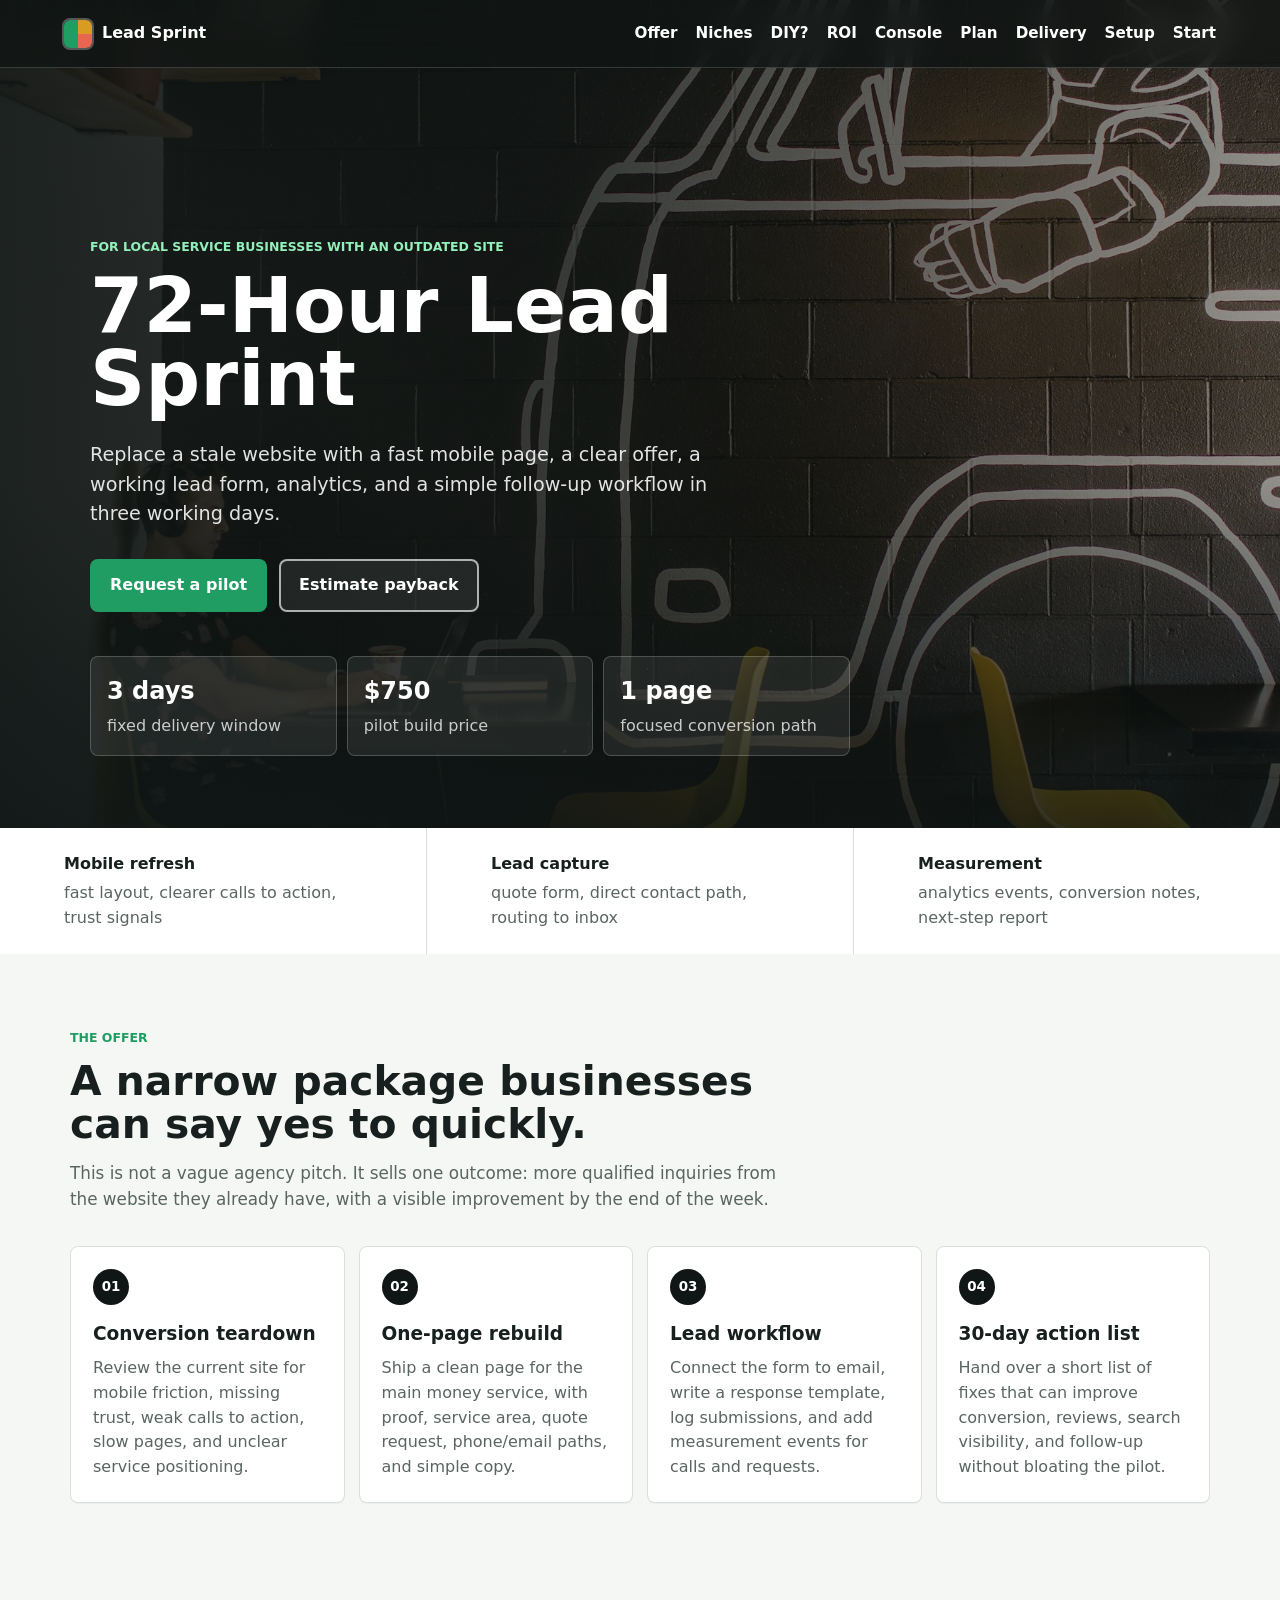
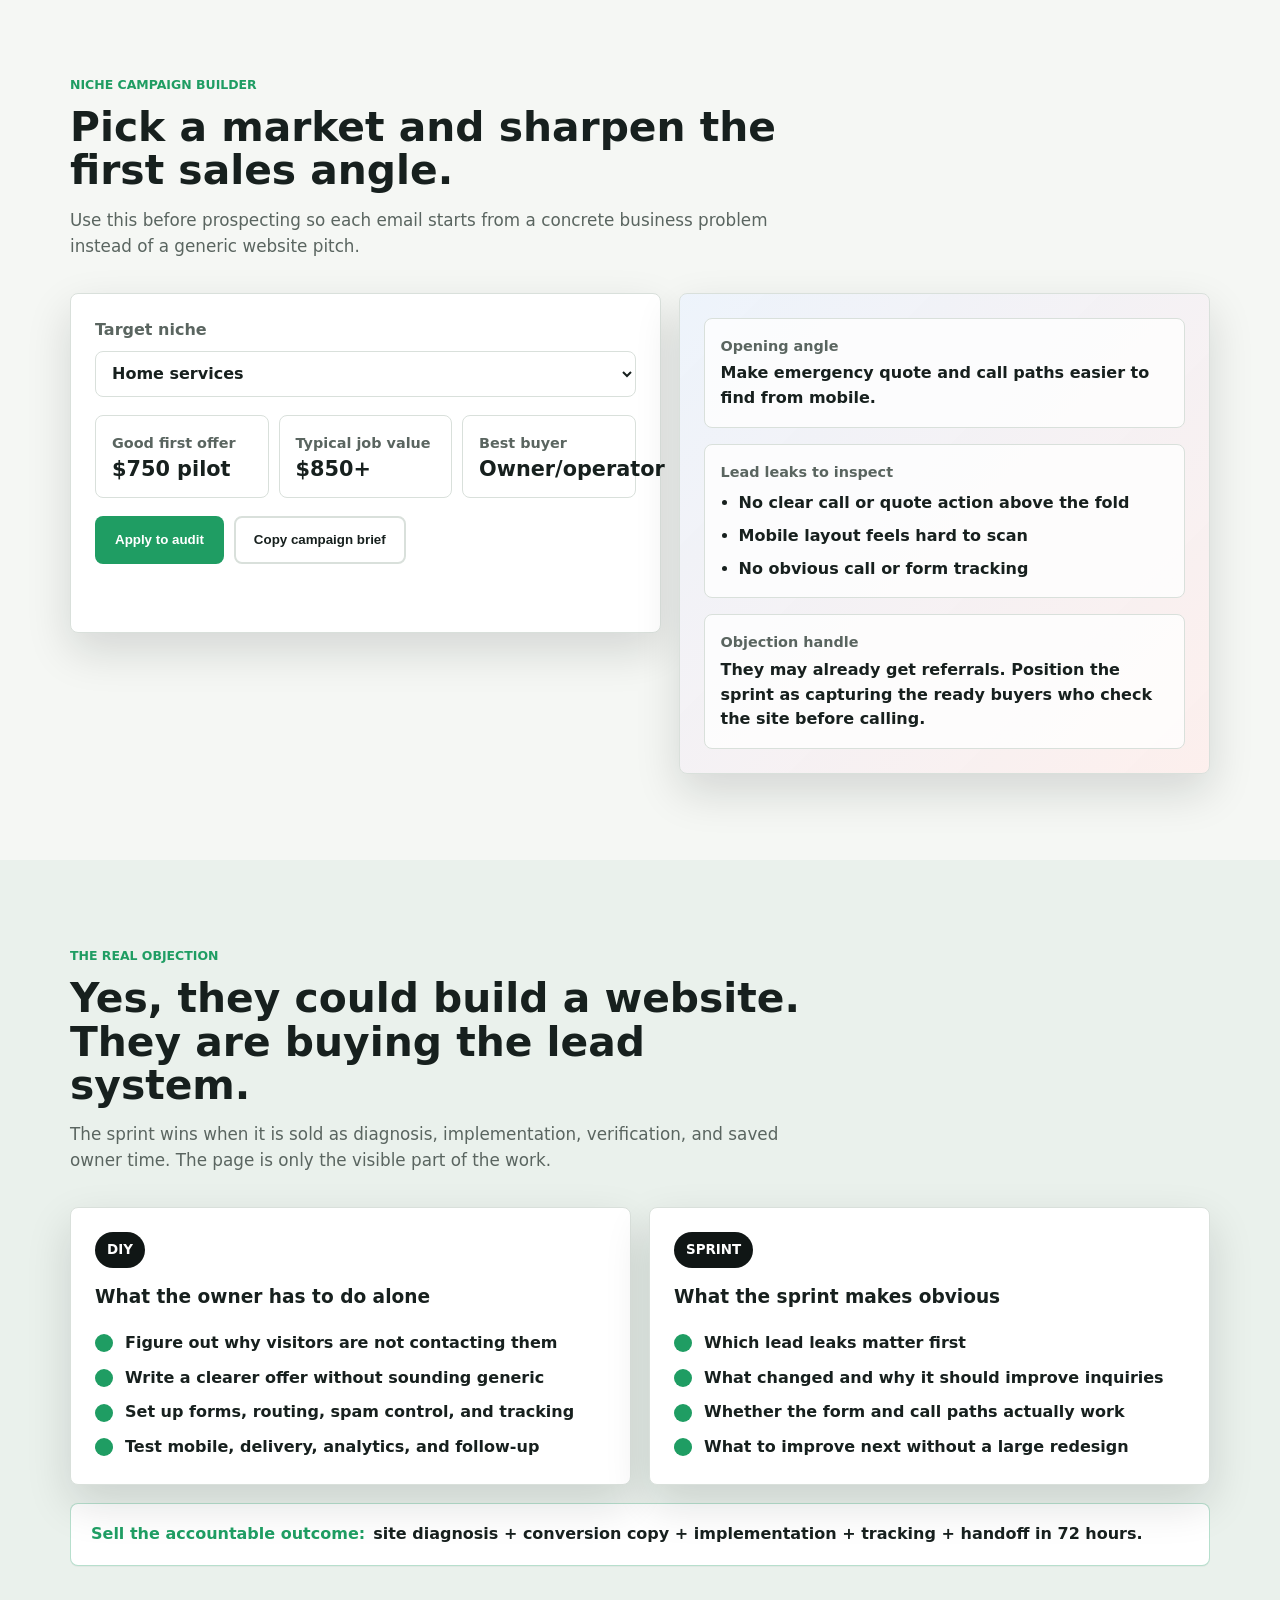
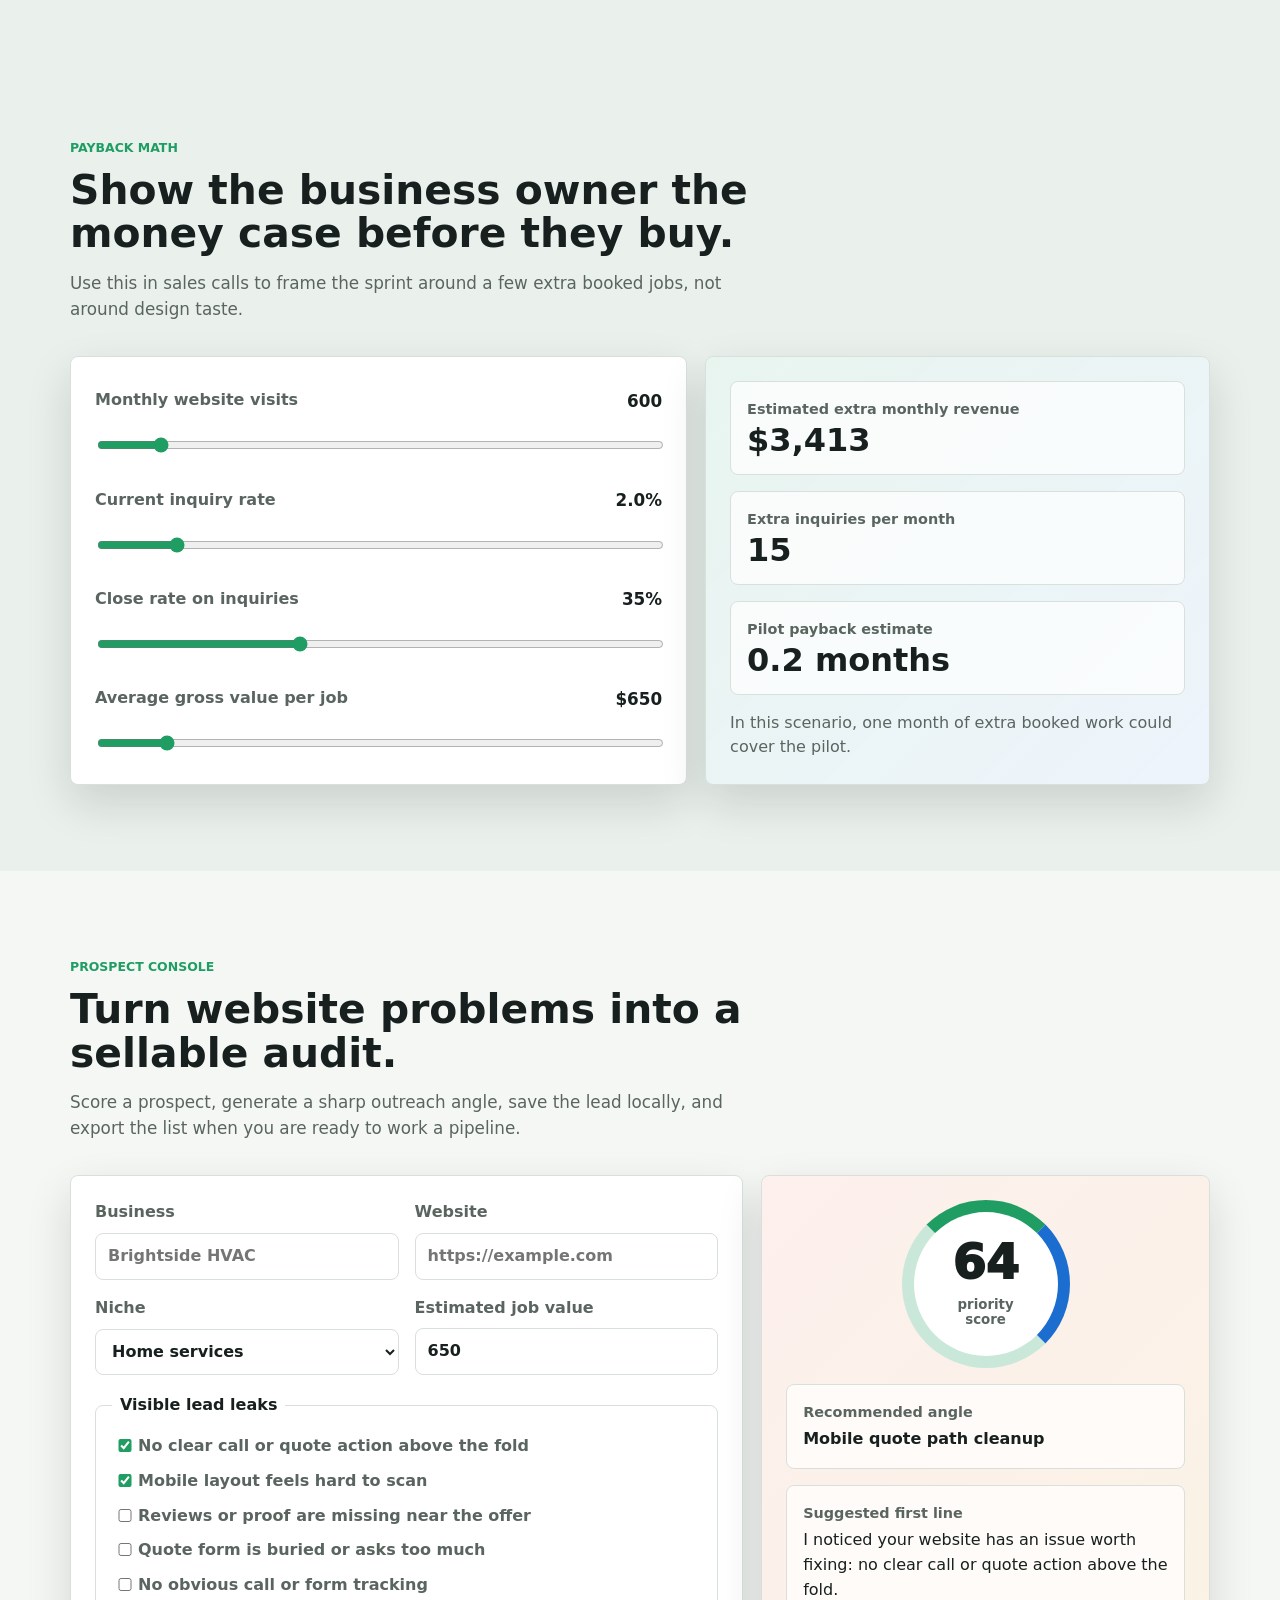
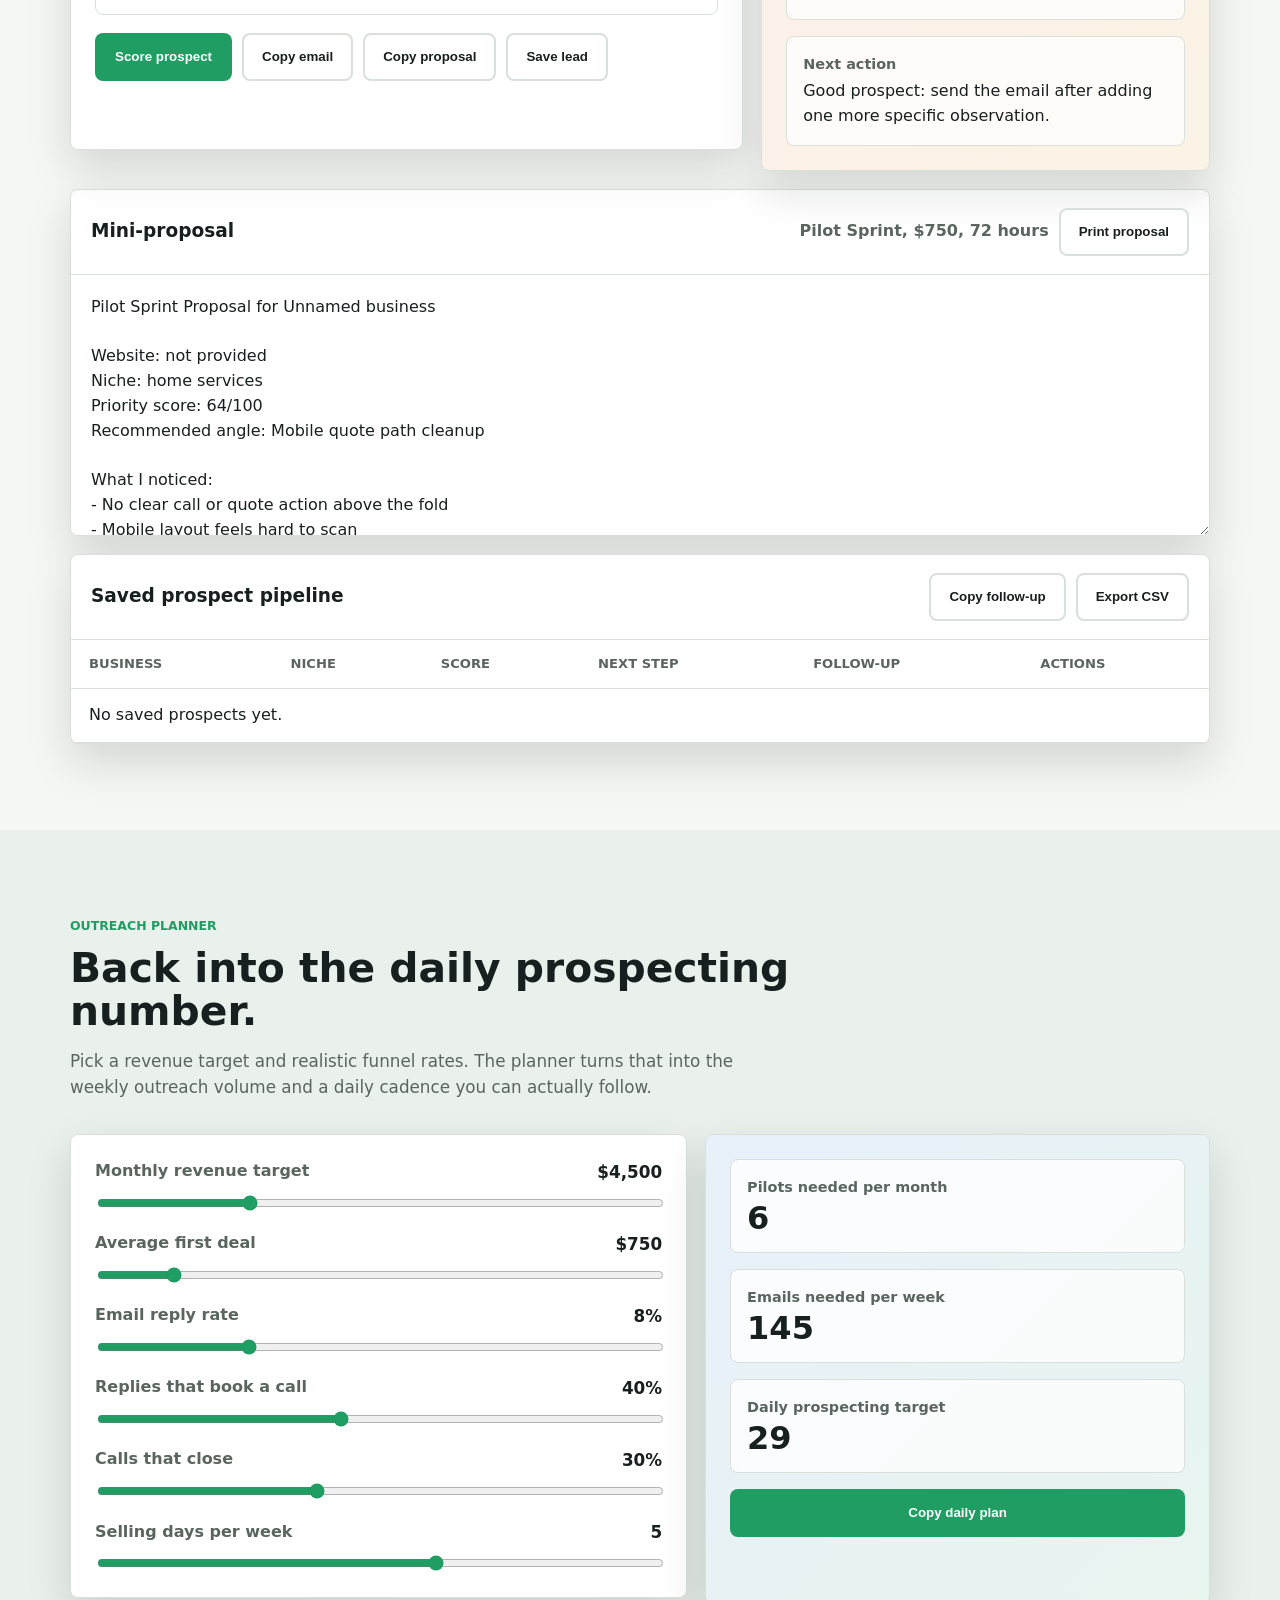
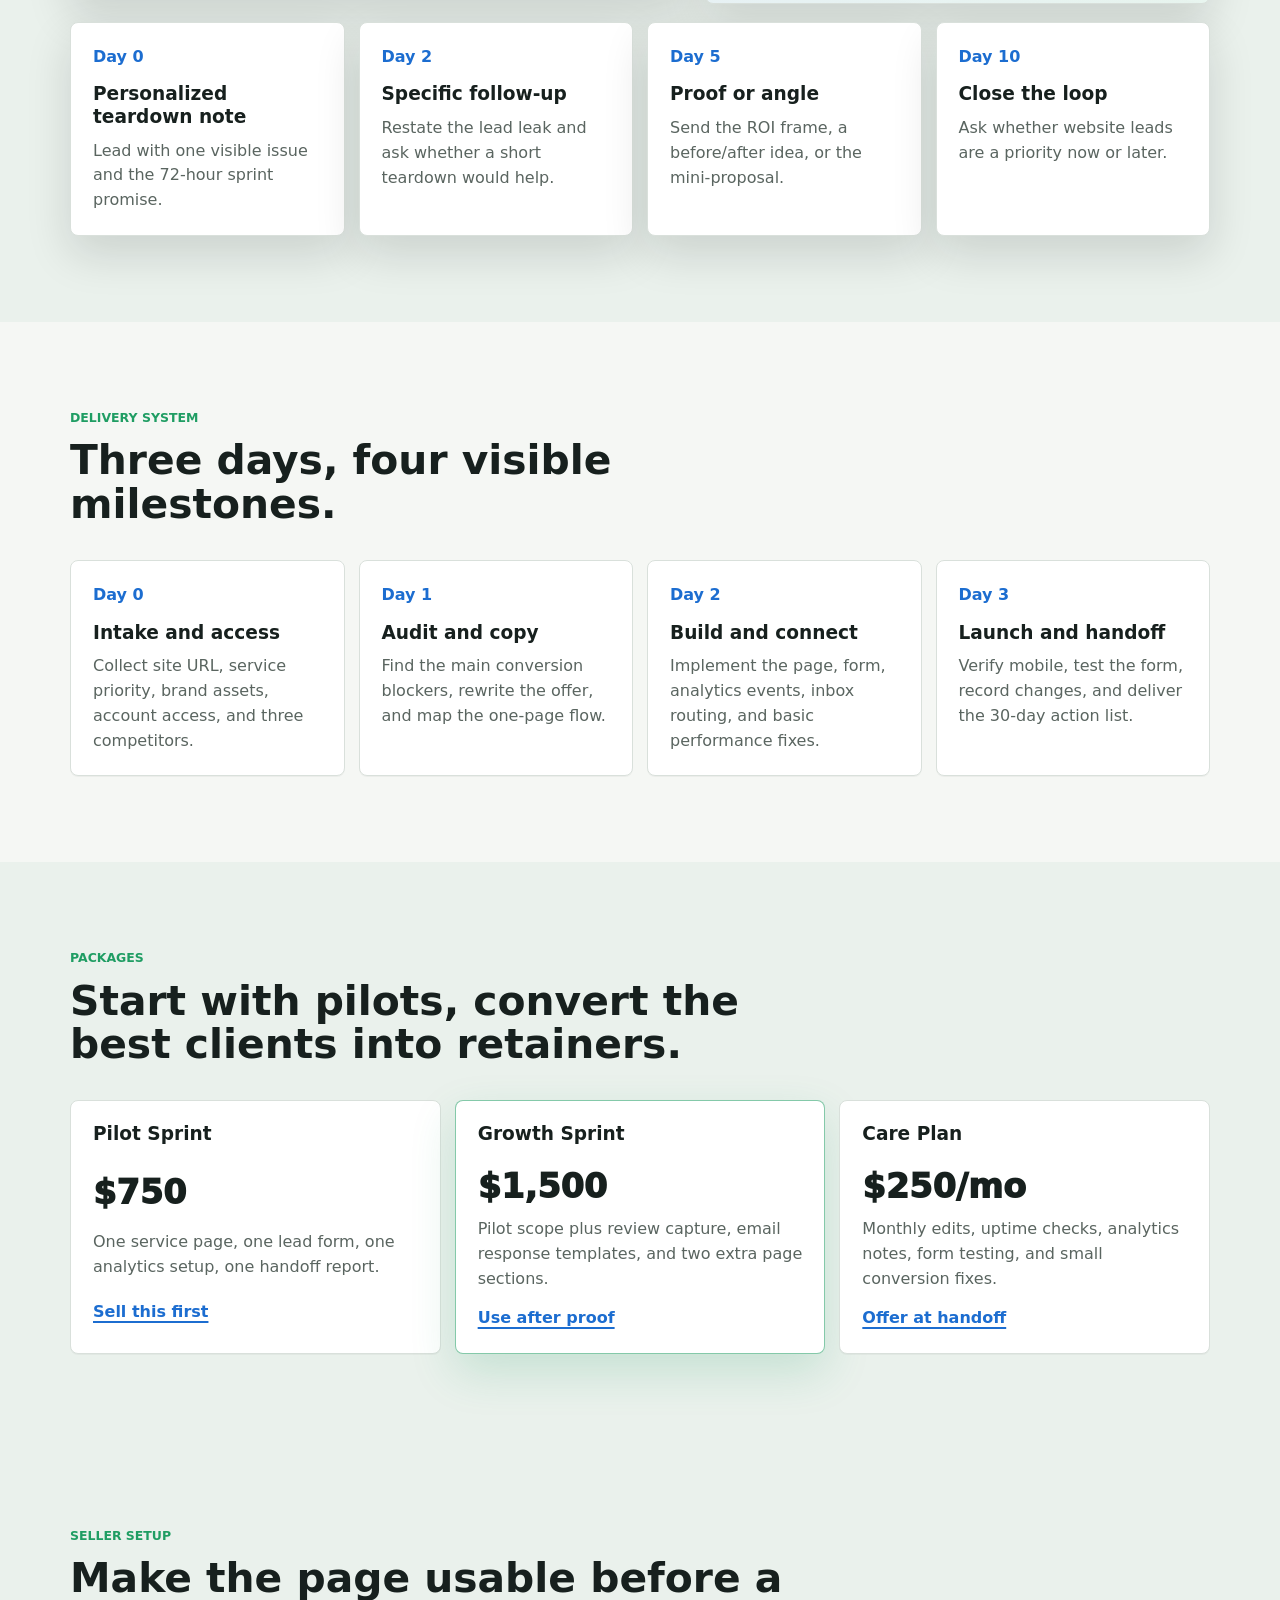
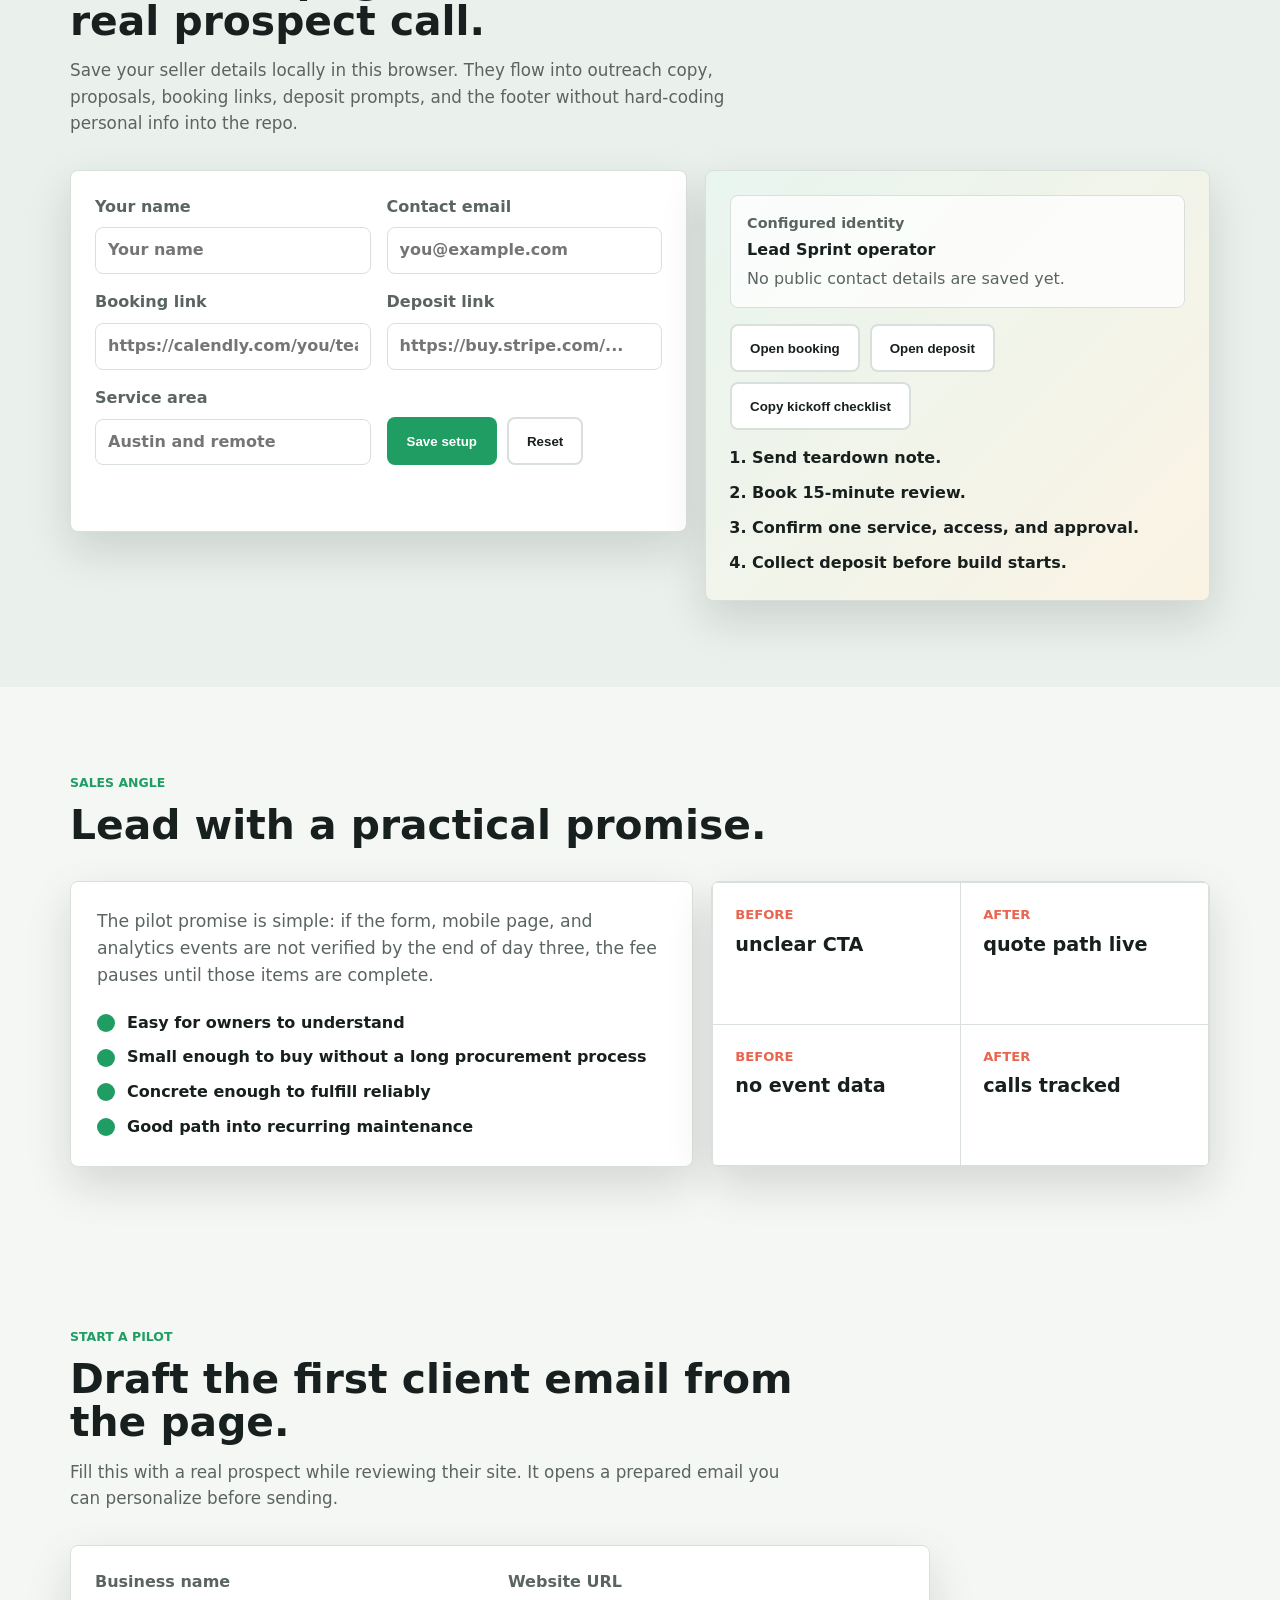
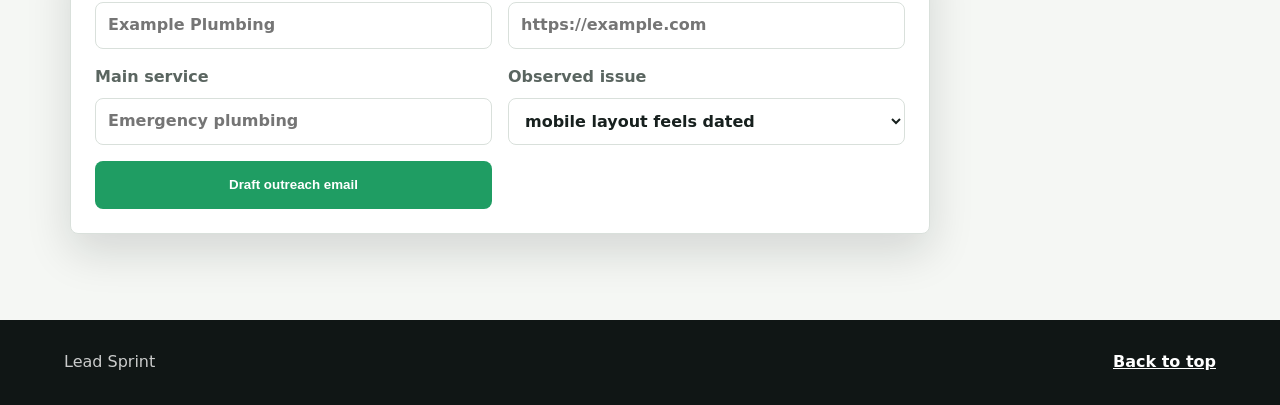
==== index.html @ d78bf19b "Add niche campaign builder" ====
<!doctype html>
<html lang="en">
  <head>
    <meta charset="utf-8">
    <meta name="viewport" content="width=device-width, initial-scale=1">
    <meta name="description" content="A focused 72-hour website refresh, lead capture, and analytics package for local service businesses.">
    <meta property="og:title" content="72-Hour Lead Sprint">
    <meta property="og:description" content="A practical website refresh, lead capture, and analytics sprint for local service businesses.">
    <meta property="og:type" content="website">
    <meta property="og:image" content="assets/hero-local-business.jpg">
    <title>72-Hour Lead Sprint</title>
    <link rel="stylesheet" href="styles.css">
  </head>
  <body>
    <header class="site-header">
      <a class="brand" href="#top" aria-label="72-Hour Lead Sprint home">
        <span class="brand-mark" aria-hidden="true"></span>
        <span>Lead Sprint</span>
      </a>
      <nav class="nav-links" aria-label="Primary navigation">
        <a href="#offer">Offer</a>
        <a href="#niches">Niches</a>
        <a href="#diy">DIY?</a>
        <a href="#calculator">ROI</a>
        <a href="#console">Console</a>
        <a href="#planner">Plan</a>
        <a href="#delivery">Delivery</a>
        <a href="#setup">Setup</a>
        <a href="#start">Start</a>
      </nav>
    </header>

    <main>
      <section class="hero" id="top">
        <div class="hero-shade" aria-hidden="true"></div>
        <div class="hero-inner">
          <p class="eyebrow">For local service businesses with an outdated site</p>
          <h1>72-Hour Lead Sprint</h1>
          <p class="hero-copy">
            Replace a stale website with a fast mobile page, a clear offer, a working lead form,
            analytics, and a simple follow-up workflow in three working days.
          </p>
          <div class="hero-actions">
            <a class="button button-primary" href="#start">Request a pilot</a>
            <a class="button button-secondary" href="#calculator">Estimate payback</a>
          </div>
          <dl class="hero-stats" aria-label="Sprint details">
            <div>
              <dt>3 days</dt>
              <dd>fixed delivery window</dd>
            </div>
            <div>
              <dt>$750</dt>
              <dd>pilot build price</dd>
            </div>
            <div>
              <dt>1 page</dt>
              <dd>focused conversion path</dd>
            </div>
          </dl>
        </div>
      </section>

      <section class="signal-strip" aria-label="Included in the sprint">
        <div class="signal-item">
          <strong>Mobile refresh</strong>
          <span>fast layout, clearer calls to action, trust signals</span>
        </div>
        <div class="signal-item">
          <strong>Lead capture</strong>
          <span>quote form, direct contact path, routing to inbox</span>
        </div>
        <div class="signal-item">
          <strong>Measurement</strong>
          <span>analytics events, conversion notes, next-step report</span>
        </div>
      </section>

      <section class="section section-tight" id="offer">
        <div class="section-heading">
          <p class="eyebrow">The offer</p>
          <h2>A narrow package businesses can say yes to quickly.</h2>
          <p>
            This is not a vague agency pitch. It sells one outcome: more qualified inquiries from the
            website they already have, with a visible improvement by the end of the week.
          </p>
        </div>

        <div class="offer-grid">
          <article class="offer-card">
            <span class="card-number">01</span>
            <h3>Conversion teardown</h3>
            <p>
              Review the current site for mobile friction, missing trust, weak calls to action,
              slow pages, and unclear service positioning.
            </p>
          </article>
          <article class="offer-card">
            <span class="card-number">02</span>
            <h3>One-page rebuild</h3>
            <p>
              Ship a clean page for the main money service, with proof, service area, quote request,
              phone/email paths, and simple copy.
            </p>
          </article>
          <article class="offer-card">
            <span class="card-number">03</span>
            <h3>Lead workflow</h3>
            <p>
              Connect the form to email, write a response template, log submissions, and add
              measurement events for calls and requests.
            </p>
          </article>
          <article class="offer-card">
            <span class="card-number">04</span>
            <h3>30-day action list</h3>
            <p>
              Hand over a short list of fixes that can improve conversion, reviews, search visibility,
              and follow-up without bloating the pilot.
            </p>
          </article>
        </div>
      </section>

      <section class="section" id="niches">
        <div class="section-heading">
          <p class="eyebrow">Niche campaign builder</p>
          <h2>Pick a market and sharpen the first sales angle.</h2>
          <p>
            Use this before prospecting so each email starts from a concrete business problem instead
            of a generic website pitch.
          </p>
        </div>

        <div class="campaign-layout">
          <form class="campaign-form" id="campaignForm">
            <label>
              <span>Target niche</span>
              <select id="campaignNiche" name="campaignNiche">
                <option value="homeServices">Home services</option>
                <option value="wellness">Health and wellness</option>
                <option value="legal">Legal practices</option>
                <option value="auto">Auto services</option>
                <option value="events">Wedding and events</option>
                <option value="professional">Professional services</option>
              </select>
            </label>

            <div class="campaign-metrics" aria-label="Niche campaign metrics">
              <div>
                <span class="result-label">Good first offer</span>
                <strong id="campaignOffer">$750 pilot</strong>
              </div>
              <div>
                <span class="result-label">Typical job value</span>
                <strong id="campaignValue">$850+</strong>
              </div>
              <div>
                <span class="result-label">Best buyer</span>
                <strong id="campaignBuyer">Owner/operator</strong>
              </div>
            </div>

            <div class="console-actions">
              <button class="button button-primary" id="applyCampaign" type="button">Apply to audit</button>
              <button class="button button-light" id="copyCampaign" type="button">Copy campaign brief</button>
            </div>
            <p class="form-note" id="campaignNote" role="status"></p>
          </form>

          <aside class="campaign-output" aria-live="polite">
            <div>
              <span class="result-label">Opening angle</span>
              <p id="campaignAngle">Make emergency quote paths easier to find from mobile.</p>
            </div>
            <div>
              <span class="result-label">Lead leaks to inspect</span>
              <ul id="campaignLeaks" class="compact-list"></ul>
            </div>
            <div>
              <span class="result-label">Objection handle</span>
              <p id="campaignObjection">The sprint focuses on the path from ready visitor to booked job, not a full redesign.</p>
            </div>
          </aside>
        </div>
      </section>

      <section class="section section-band" id="diy">
        <div class="section-heading">
          <p class="eyebrow">The real objection</p>
          <h2>Yes, they could build a website. They are buying the lead system.</h2>
          <p>
            The sprint wins when it is sold as diagnosis, implementation, verification, and saved
            owner time. The page is only the visible part of the work.
          </p>
        </div>

        <div class="diy-grid">
          <article class="diy-card">
            <span class="card-number">DIY</span>
            <h3>What the owner has to do alone</h3>
            <ul class="check-list muted-list">
              <li>Figure out why visitors are not contacting them</li>
              <li>Write a clearer offer without sounding generic</li>
              <li>Set up forms, routing, spam control, and tracking</li>
              <li>Test mobile, delivery, analytics, and follow-up</li>
            </ul>
          </article>
          <article class="diy-card">
            <span class="card-number">SPRINT</span>
            <h3>What the sprint makes obvious</h3>
            <ul class="check-list">
              <li>Which lead leaks matter first</li>
              <li>What changed and why it should improve inquiries</li>
              <li>Whether the form and call paths actually work</li>
              <li>What to improve next without a large redesign</li>
            </ul>
          </article>
        </div>

        <div class="value-equation">
          <strong>Sell the accountable outcome:</strong>
          <span>site diagnosis + conversion copy + implementation + tracking + handoff in 72 hours.</span>
        </div>
      </section>

      <section class="section section-band" id="calculator">
        <div class="section-heading">
          <p class="eyebrow">Payback math</p>
          <h2>Show the business owner the money case before they buy.</h2>
          <p>
            Use this in sales calls to frame the sprint around a few extra booked jobs, not around
            design taste.
          </p>
        </div>

        <div class="calculator-shell">
          <form class="calculator" aria-label="Lead sprint ROI calculator">
            <label class="range-row" for="visits">
              <span>Monthly website visits</span>
              <strong data-value-for="visits">600</strong>
              <input id="visits" name="visits" type="range" min="100" max="5000" step="100" value="600">
            </label>

            <label class="range-row" for="conversion">
              <span>Current inquiry rate</span>
              <strong data-value-for="conversion">2.0%</strong>
              <input id="conversion" name="conversion" type="range" min="0.5" max="12" step="0.5" value="2">
            </label>

            <label class="range-row" for="closeRate">
              <span>Close rate on inquiries</span>
              <strong data-value-for="closeRate">35%</strong>
              <input id="closeRate" name="closeRate" type="range" min="5" max="90" step="5" value="35">
            </label>

            <label class="range-row" for="jobValue">
              <span>Average gross value per job</span>
              <strong data-value-for="jobValue">$650</strong>
              <input id="jobValue" name="jobValue" type="range" min="100" max="5000" step="50" value="650">
            </label>
          </form>

          <aside class="roi-panel" aria-live="polite">
            <div>
              <span class="result-label">Estimated extra monthly revenue</span>
              <strong id="extraRevenue">$3,413</strong>
            </div>
            <div>
              <span class="result-label">Extra inquiries per month</span>
              <strong id="extraLeads">15</strong>
            </div>
            <div>
              <span class="result-label">Pilot payback estimate</span>
              <strong id="payback">0.2 months</strong>
            </div>
            <p id="roiNarrative">
              A small conversion lift can pay for the pilot quickly when one booked job is worth a few
              hundred dollars or more.
            </p>
          </aside>
        </div>
      </section>

      <section class="section" id="console">
        <div class="section-heading">
          <p class="eyebrow">Prospect console</p>
          <h2>Turn website problems into a sellable audit.</h2>
          <p>
            Score a prospect, generate a sharp outreach angle, save the lead locally, and export the
            list when you are ready to work a pipeline.
          </p>
        </div>

        <div class="console-layout">
          <form class="audit-form" id="auditForm">
            <div class="field-grid">
              <label>
                <span>Business</span>
                <input id="auditBusiness" name="auditBusiness" type="text" placeholder="Brightside HVAC" required>
              </label>
              <label>
                <span>Website</span>
                <input id="auditWebsite" name="auditWebsite" type="url" placeholder="https://example.com">
              </label>
              <label>
                <span>Niche</span>
                <select id="auditNiche" name="auditNiche">
                  <option value="home services">Home services</option>
                  <option value="health and wellness">Health and wellness</option>
                  <option value="legal">Legal</option>
                  <option value="auto services">Auto services</option>
                  <option value="events">Events</option>
                  <option value="professional services">Professional services</option>
                </select>
              </label>
              <label>
                <span>Estimated job value</span>
                <input id="auditValue" name="auditValue" type="number" min="100" step="50" value="650">
              </label>
            </div>

            <fieldset class="audit-checks">
              <legend>Visible lead leaks</legend>
              <label>
                <input type="checkbox" name="leadLeak" value="No clear call or quote action above the fold" data-weight="18" checked>
                <span>No clear call or quote action above the fold</span>
              </label>
              <label>
                <input type="checkbox" name="leadLeak" value="Mobile layout feels hard to scan" data-weight="16" checked>
                <span>Mobile layout feels hard to scan</span>
              </label>
              <label>
                <input type="checkbox" name="leadLeak" value="Reviews or proof are missing near the offer" data-weight="14">
                <span>Reviews or proof are missing near the offer</span>
              </label>
              <label>
                <input type="checkbox" name="leadLeak" value="Quote form is buried or asks too much" data-weight="18">
                <span>Quote form is buried or asks too much</span>
              </label>
              <label>
                <input type="checkbox" name="leadLeak" value="No obvious call or form tracking" data-weight="20">
                <span>No obvious call or form tracking</span>
              </label>
            </fieldset>

            <div class="console-actions">
              <button class="button button-primary" type="submit">Score prospect</button>
              <button class="button button-light" id="copyAuditEmail" type="button">Copy email</button>
              <button class="button button-light" id="copyProposal" type="button">Copy proposal</button>
              <button class="button button-light" id="saveProspect" type="button">Save lead</button>
            </div>
            <p class="form-note" id="auditNote" role="status"></p>
          </form>

          <aside class="audit-output" aria-live="polite">
            <div class="score-ring">
              <span id="auditScore">66</span>
              <small>priority score</small>
            </div>
            <div>
              <span class="result-label">Recommended angle</span>
              <strong id="auditAngle">Mobile quote path cleanup</strong>
            </div>
            <div>
              <span class="result-label">Suggested first line</span>
              <p id="auditLine">
                I noticed your mobile page makes visitors work harder than they should to request a quote.
              </p>
            </div>
            <div>
              <span class="result-label">Next action</span>
              <p id="auditNext">Send a short teardown email and offer a 15-minute review this week.</p>
            </div>
          </aside>
        </div>

        <div class="proposal-panel">
          <div class="pipeline-head">
            <h3>Mini-proposal</h3>
            <div class="proposal-toolbar">
              <span id="proposalMeta">Pilot Sprint, $750, 72 hours</span>
              <button class="button button-light" id="printProposal" type="button">Print proposal</button>
            </div>
          </div>
          <textarea id="proposalText" class="proposal-text" readonly></textarea>
        </div>

        <div class="pipeline-panel">
          <div class="pipeline-head">
            <h3>Saved prospect pipeline</h3>
            <div class="pipeline-actions">
              <button class="button button-light" id="copyFollowUp" type="button">Copy follow-up</button>
              <button class="button button-light" id="exportProspects" type="button">Export CSV</button>
            </div>
          </div>
          <div class="table-wrap">
            <table class="pipeline-table">
              <thead>
                <tr>
                  <th>Business</th>
                  <th>Niche</th>
                  <th>Score</th>
                  <th>Next step</th>
                  <th>Follow-up</th>
                  <th>Actions</th>
                </tr>
              </thead>
              <tbody id="prospectRows">
                <tr>
                  <td colspan="5">No saved prospects yet.</td>
                </tr>
              </tbody>
            </table>
          </div>
        </div>
      </section>

      <section class="section section-band" id="planner">
        <div class="section-heading">
          <p class="eyebrow">Outreach planner</p>
          <h2>Back into the daily prospecting number.</h2>
          <p>
            Pick a revenue target and realistic funnel rates. The planner turns that into the weekly
            outreach volume and a daily cadence you can actually follow.
          </p>
        </div>

        <div class="planner-layout">
          <form class="planner-form" id="plannerForm">
            <label class="range-row" for="revenueTarget">
              <span>Monthly revenue target</span>
              <strong data-planner-value-for="revenueTarget">$4,500</strong>
              <input id="revenueTarget" name="revenueTarget" type="range" min="750" max="15000" step="250" value="4500">
            </label>
            <label class="range-row" for="averageDeal">
              <span>Average first deal</span>
              <strong data-planner-value-for="averageDeal">$750</strong>
              <input id="averageDeal" name="averageDeal" type="range" min="500" max="2500" step="50" value="750">
            </label>
            <label class="range-row" for="replyRate">
              <span>Email reply rate</span>
              <strong data-planner-value-for="replyRate">8%</strong>
              <input id="replyRate" name="replyRate" type="range" min="2" max="25" step="1" value="8">
            </label>
            <label class="range-row" for="callRate">
              <span>Replies that book a call</span>
              <strong data-planner-value-for="callRate">40%</strong>
              <input id="callRate" name="callRate" type="range" min="10" max="80" step="5" value="40">
            </label>
            <label class="range-row" for="closeRatePlanner">
              <span>Calls that close</span>
              <strong data-planner-value-for="closeRatePlanner">30%</strong>
              <input id="closeRatePlanner" name="closeRatePlanner" type="range" min="5" max="70" step="5" value="30">
            </label>
            <label class="range-row" for="workdays">
              <span>Selling days per week</span>
              <strong data-planner-value-for="workdays">5</strong>
              <input id="workdays" name="workdays" type="range" min="2" max="7" step="1" value="5">
            </label>
          </form>

          <aside class="planner-output" aria-live="polite">
            <div>
              <span class="result-label">Pilots needed per month</span>
              <strong id="pilotsNeeded">6</strong>
            </div>
            <div>
              <span class="result-label">Emails needed per week</span>
              <strong id="weeklyEmails">145</strong>
            </div>
            <div>
              <span class="result-label">Daily prospecting target</span>
              <strong id="dailyProspects">29</strong>
            </div>
            <button class="button button-primary" id="copyDailyPlan" type="button">Copy daily plan</button>
            <p class="form-note" id="plannerNote" role="status"></p>
          </aside>
        </div>

        <div class="cadence-grid" aria-label="Outreach cadence">
          <article>
            <span>Day 0</span>
            <h3>Personalized teardown note</h3>
            <p>Lead with one visible issue and the 72-hour sprint promise.</p>
          </article>
          <article>
            <span>Day 2</span>
            <h3>Specific follow-up</h3>
            <p>Restate the lead leak and ask whether a short teardown would help.</p>
          </article>
          <article>
            <span>Day 5</span>
            <h3>Proof or angle</h3>
            <p>Send the ROI frame, a before/after idea, or the mini-proposal.</p>
          </article>
          <article>
            <span>Day 10</span>
            <h3>Close the loop</h3>
            <p>Ask whether website leads are a priority now or later.</p>
          </article>
        </div>
      </section>

      <section class="section" id="delivery">
        <div class="section-heading">
          <p class="eyebrow">Delivery system</p>
          <h2>Three days, four visible milestones.</h2>
        </div>

        <div class="timeline">
          <article>
            <span>Day 0</span>
            <h3>Intake and access</h3>
            <p>Collect site URL, service priority, brand assets, account access, and three competitors.</p>
          </article>
          <article>
            <span>Day 1</span>
            <h3>Audit and copy</h3>
            <p>Find the main conversion blockers, rewrite the offer, and map the one-page flow.</p>
          </article>
          <article>
            <span>Day 2</span>
            <h3>Build and connect</h3>
            <p>Implement the page, form, analytics events, inbox routing, and basic performance fixes.</p>
          </article>
          <article>
            <span>Day 3</span>
            <h3>Launch and handoff</h3>
            <p>Verify mobile, test the form, record changes, and deliver the 30-day action list.</p>
          </article>
        </div>
      </section>

      <section class="section section-band pricing-section">
        <div class="section-heading">
          <p class="eyebrow">Packages</p>
          <h2>Start with pilots, convert the best clients into retainers.</h2>
        </div>

        <div class="pricing-grid">
          <article class="price-card">
            <h3>Pilot Sprint</h3>
            <p class="price">$750</p>
            <p>One service page, one lead form, one analytics setup, one handoff report.</p>
            <a class="text-link" href="#start">Sell this first</a>
          </article>
          <article class="price-card featured">
            <h3>Growth Sprint</h3>
            <p class="price">$1,500</p>
            <p>Pilot scope plus review capture, email response templates, and two extra page sections.</p>
            <a class="text-link" href="#start">Use after proof</a>
          </article>
          <article class="price-card">
            <h3>Care Plan</h3>
            <p class="price">$250/mo</p>
            <p>Monthly edits, uptime checks, analytics notes, form testing, and small conversion fixes.</p>
            <a class="text-link" href="#start">Offer at handoff</a>
          </article>
        </div>
      </section>

      <section class="section section-band" id="setup">
        <div class="section-heading">
          <p class="eyebrow">Seller setup</p>
          <h2>Make the page usable before a real prospect call.</h2>
          <p>
            Save your seller details locally in this browser. They flow into outreach copy, proposals,
            booking links, deposit prompts, and the footer without hard-coding personal info into the repo.
          </p>
        </div>

        <div class="setup-layout">
          <form class="settings-form" id="sellerForm">
            <label>
              <span>Your name</span>
              <input id="sellerName" name="sellerName" type="text" placeholder="Your name">
            </label>
            <label>
              <span>Contact email</span>
              <input id="sellerEmail" name="sellerEmail" type="email" placeholder="you@example.com">
            </label>
            <label>
              <span>Booking link</span>
              <input id="bookingUrl" name="bookingUrl" type="url" placeholder="https://calendly.com/you/teardown">
            </label>
            <label>
              <span>Deposit link</span>
              <input id="depositUrl" name="depositUrl" type="url" placeholder="https://buy.stripe.com/...">
            </label>
            <label>
              <span>Service area</span>
              <input id="serviceArea" name="serviceArea" type="text" placeholder="Austin and remote">
            </label>
            <div class="settings-actions">
              <button class="button button-primary" type="submit">Save setup</button>
              <button class="button button-light" id="resetSeller" type="button">Reset</button>
            </div>
            <p class="form-note" id="sellerNote" role="status"></p>
          </form>

          <aside class="close-panel">
            <div>
              <span class="result-label">Configured identity</span>
              <strong id="sellerPreview">Lead Sprint operator</strong>
              <p id="sellerPreviewDetail">No public contact details are saved yet.</p>
            </div>
            <div class="close-actions">
              <button class="button button-light" id="openBooking" type="button">Open booking</button>
              <button class="button button-light" id="openDeposit" type="button">Open deposit</button>
              <button class="button button-light" id="copyKickoff" type="button">Copy kickoff checklist</button>
            </div>
            <ol class="close-steps">
              <li>Send teardown note.</li>
              <li>Book 15-minute review.</li>
              <li>Confirm one service, access, and approval.</li>
              <li>Collect deposit before build starts.</li>
            </ol>
          </aside>
        </div>
      </section>

      <section class="section proof-section">
        <div class="section-heading">
          <p class="eyebrow">Sales angle</p>
          <h2>Lead with a practical promise.</h2>
        </div>

        <div class="proof-layout">
          <div class="proof-copy">
            <p>
              The pilot promise is simple: if the form, mobile page, and analytics events are not
              verified by the end of day three, the fee pauses until those items are complete.
            </p>
            <ul class="check-list">
              <li>Easy for owners to understand</li>
              <li>Small enough to buy without a long procurement process</li>
              <li>Concrete enough to fulfill reliably</li>
              <li>Good path into recurring maintenance</li>
            </ul>
          </div>
          <div class="scoreboard" aria-label="Pilot scorecard example">
            <div>
              <span>Before</span>
              <strong>unclear CTA</strong>
            </div>
            <div>
              <span>After</span>
              <strong>quote path live</strong>
            </div>
            <div>
              <span>Before</span>
              <strong>no event data</strong>
            </div>
            <div>
              <span>After</span>
              <strong>calls tracked</strong>
            </div>
          </div>
        </div>
      </section>

      <section class="section section-tight" id="start">
        <div class="section-heading">
          <p class="eyebrow">Start a pilot</p>
          <h2>Draft the first client email from the page.</h2>
          <p>
            Fill this with a real prospect while reviewing their site. It opens a prepared email you
            can personalize before sending.
          </p>
        </div>

        <form class="intake-form" id="intakeForm">
          <label>
            <span>Business name</span>
            <input id="businessName" name="businessName" type="text" placeholder="Example Plumbing" required>
          </label>
          <label>
            <span>Website URL</span>
            <input id="websiteUrl" name="websiteUrl" type="url" placeholder="https://example.com">
          </label>
          <label>
            <span>Main service</span>
            <input id="mainService" name="mainService" type="text" placeholder="Emergency plumbing">
          </label>
          <label>
            <span>Observed issue</span>
            <select id="observedIssue" name="observedIssue">
              <option>mobile layout feels dated</option>
              <option>quote form is hard to find</option>
              <option>calls are not tracked</option>
              <option>service offer is unclear</option>
              <option>site is slow or visually stale</option>
            </select>
          </label>
          <button class="button button-primary" type="submit">Draft outreach email</button>
          <p class="form-note" id="formNote" role="status"></p>
        </form>
      </section>
    </main>

    <footer class="site-footer">
      <p id="footerIdentity">Lead Sprint is a productized service blueprint. Add your seller setup before selling.</p>
      <a href="#top">Back to top</a>
    </footer>

    <script src="script.js"></script>
  </body>
</html>
---- styles.css ----
:root {
  color-scheme: light;
  --ink: #17201e;
  --muted: #5a6560;
  --paper: #f5f7f4;
  --surface: #ffffff;
  --line: #d9e0db;
  --green: #1f9d63;
  --blue: #1c6dd0;
  --coral: #e8664f;
  --gold: #d99b22;
  --charcoal: #101615;
  --shadow: 0 18px 45px rgba(16, 22, 21, 0.14);
}

* {
  box-sizing: border-box;
}

html {
  scroll-behavior: smooth;
}

body {
  margin: 0;
  background: var(--paper);
  color: var(--ink);
  font-family: Inter, ui-sans-serif, system-ui, -apple-system, BlinkMacSystemFont, "Segoe UI", sans-serif;
  line-height: 1.55;
}

a {
  color: inherit;
}

img {
  max-width: 100%;
}

.site-header {
  position: fixed;
  top: 0;
  left: 0;
  z-index: 20;
  display: flex;
  width: 100%;
  min-height: 68px;
  align-items: center;
  justify-content: space-between;
  padding: 14px 5vw;
  color: #ffffff;
  background: rgba(16, 22, 21, 0.76);
  border-bottom: 1px solid rgba(255, 255, 255, 0.16);
  backdrop-filter: blur(14px);
}

.brand {
  display: inline-flex;
  align-items: center;
  gap: 10px;
  font-weight: 800;
  text-decoration: none;
}

.brand-mark {
  width: 28px;
  height: 28px;
  background:
    linear-gradient(90deg, var(--green) 0 50%, transparent 50%),
    linear-gradient(0deg, var(--coral) 0 50%, var(--gold) 50%);
  border-radius: 6px;
  box-shadow: 0 0 0 2px rgba(255, 255, 255, 0.28);
}

.nav-links {
  display: flex;
  flex-wrap: wrap;
  gap: 18px;
  font-size: 0.95rem;
  font-weight: 700;
}

.nav-links a {
  text-decoration: none;
}

.nav-links a:hover,
.nav-links a:focus-visible {
  color: #c9f6dd;
}

.hero {
  position: relative;
  min-height: 92vh;
  display: grid;
  align-items: end;
  overflow: hidden;
  background-image: url("assets/hero-local-business.jpg");
  background-size: cover;
  background-position: center;
}

.hero-shade {
  position: absolute;
  inset: 0;
  background:
    linear-gradient(90deg, rgba(16, 22, 21, 0.92) 0%, rgba(16, 22, 21, 0.74) 45%, rgba(16, 22, 21, 0.25) 100%),
    linear-gradient(0deg, rgba(16, 22, 21, 0.72) 0%, rgba(16, 22, 21, 0.02) 42%);
}

.hero-inner {
  position: relative;
  width: min(1100px, 90vw);
  padding: 130px 0 72px;
  margin: 0 auto;
  color: #ffffff;
}

.eyebrow {
  margin: 0 0 12px;
  color: var(--green);
  font-size: 0.78rem;
  font-weight: 900;
  letter-spacing: 0;
  text-transform: uppercase;
}

.hero .eyebrow {
  color: #94f0bb;
}

h1,
h2,
h3,
p {
  overflow-wrap: anywhere;
}

h1 {
  max-width: 780px;
  margin: 0;
  font-size: 4.8rem;
  line-height: 0.96;
  letter-spacing: 0;
}

h2 {
  max-width: 760px;
  margin: 0;
  font-size: 2.55rem;
  line-height: 1.06;
  letter-spacing: 0;
}

h3 {
  margin: 0 0 10px;
  font-size: 1.16rem;
  line-height: 1.22;
}

.hero-copy {
  max-width: 650px;
  margin: 24px 0 0;
  color: rgba(255, 255, 255, 0.88);
  font-size: 1.2rem;
}

.hero-actions {
  display: flex;
  flex-wrap: wrap;
  gap: 12px;
  margin-top: 30px;
}

.button {
  display: inline-flex;
  min-height: 48px;
  align-items: center;
  justify-content: center;
  padding: 12px 18px;
  border: 2px solid transparent;
  border-radius: 8px;
  font-weight: 900;
  text-decoration: none;
  cursor: pointer;
  transition: transform 140ms ease, background 140ms ease, border-color 140ms ease;
}

.button:hover,
.button:focus-visible {
  transform: translateY(-1px);
}

.button-primary {
  background: var(--green);
  color: #ffffff;
}

.button-primary:hover,
.button-primary:focus-visible {
  background: #187f51;
}

.button-secondary {
  border-color: rgba(255, 255, 255, 0.64);
  color: #ffffff;
  background: rgba(255, 255, 255, 0.08);
}

.button-light {
  border-color: var(--line);
  color: var(--ink);
  background: #ffffff;
}

.button-light:hover,
.button-light:focus-visible {
  border-color: rgba(31, 157, 99, 0.55);
}

.hero-stats {
  display: grid;
  grid-template-columns: repeat(3, minmax(0, 1fr));
  gap: 10px;
  max-width: 760px;
  margin: 44px 0 0;
}

.hero-stats div {
  padding: 16px;
  border: 1px solid rgba(255, 255, 255, 0.2);
  border-radius: 8px;
  background: rgba(255, 255, 255, 0.08);
}

.hero-stats dt {
  font-size: 1.5rem;
  font-weight: 900;
}

.hero-stats dd {
  margin: 4px 0 0;
  color: rgba(255, 255, 255, 0.76);
}

.signal-strip {
  display: grid;
  grid-template-columns: repeat(3, minmax(0, 1fr));
  gap: 1px;
  background: var(--line);
}

.signal-item {
  padding: 24px 5vw;
  background: var(--surface);
}

.signal-item strong,
.signal-item span {
  display: block;
}

.signal-item span {
  margin-top: 4px;
  color: var(--muted);
}

.section {
  width: min(1140px, 90vw);
  margin: 0 auto;
  padding: 86px 0;
}

.section-tight {
  padding-top: 74px;
}

.section-band {
  width: 100%;
  padding-right: 5vw;
  padding-left: 5vw;
  background: #eaf1ec;
}

.section-band > * {
  width: min(1140px, 100%);
  margin-right: auto;
  margin-left: auto;
}

.section-heading {
  margin-bottom: 34px;
}

.section-heading p:not(.eyebrow) {
  max-width: 710px;
  margin: 14px 0 0;
  color: var(--muted);
  font-size: 1.05rem;
}

.offer-grid,
.pricing-grid {
  display: grid;
  grid-template-columns: repeat(4, minmax(0, 1fr));
  gap: 14px;
}

.offer-card,
.price-card,
.timeline article {
  min-height: 100%;
  padding: 22px;
  border: 1px solid var(--line);
  border-radius: 8px;
  background: var(--surface);
  box-shadow: 0 1px 0 rgba(16, 22, 21, 0.04);
}

.offer-card p,
.price-card p,
.timeline p {
  margin: 0;
  color: var(--muted);
}

.card-number {
  display: inline-flex;
  width: 36px;
  height: 36px;
  align-items: center;
  justify-content: center;
  margin-bottom: 18px;
  border-radius: 50%;
  color: #ffffff;
  background: var(--charcoal);
  font-size: 0.84rem;
  font-weight: 900;
}

.calculator-shell {
  display: grid;
  grid-template-columns: minmax(0, 1.1fr) minmax(300px, 0.9fr);
  gap: 18px;
}

.calculator,
.roi-panel,
.intake-form,
.proof-copy,
.scoreboard,
.audit-form,
.audit-output,
.pipeline-panel,
.proposal-panel,
.diy-card,
.settings-form,
.close-panel,
.planner-form,
.planner-output,
.cadence-grid article,
.campaign-form,
.campaign-output {
  border: 1px solid var(--line);
  border-radius: 8px;
  background: var(--surface);
  box-shadow: var(--shadow);
}

.calculator {
  display: grid;
  gap: 18px;
  padding: 24px;
}

.range-row {
  display: grid;
  grid-template-columns: minmax(0, 1fr) auto;
  gap: 8px 16px;
  align-items: center;
  color: var(--muted);
  font-weight: 750;
}

.range-row strong {
  color: var(--ink);
  font-size: 1.05rem;
}

.range-row input {
  grid-column: 1 / -1;
  width: 100%;
  accent-color: var(--green);
}

.roi-panel {
  display: grid;
  gap: 16px;
  align-content: start;
  padding: 24px;
  background:
    linear-gradient(135deg, rgba(31, 157, 99, 0.1), rgba(28, 109, 208, 0.08)),
    var(--surface);
}

.roi-panel > div {
  padding: 16px;
  border: 1px solid var(--line);
  border-radius: 8px;
  background: rgba(255, 255, 255, 0.72);
}

.result-label {
  display: block;
  color: var(--muted);
  font-size: 0.9rem;
  font-weight: 800;
}

.roi-panel strong {
  display: block;
  margin-top: 4px;
  color: var(--ink);
  font-size: 2rem;
  line-height: 1.05;
}

.roi-panel p {
  margin: 0;
  color: var(--muted);
}

.diy-grid {
  display: grid;
  grid-template-columns: repeat(2, minmax(0, 1fr));
  gap: 18px;
}

.diy-card {
  padding: 24px;
}

.diy-card .card-number {
  width: auto;
  min-width: 48px;
  padding: 0 12px;
  border-radius: 999px;
}

.muted-list li::before {
  background: var(--coral);
}

.value-equation {
  display: flex;
  flex-wrap: wrap;
  gap: 8px;
  align-items: center;
  margin-top: 18px;
  padding: 18px 20px;
  border: 1px solid rgba(31, 157, 99, 0.32);
  border-radius: 8px;
  background: #ffffff;
  box-shadow: 0 1px 0 rgba(16, 22, 21, 0.04);
}

.value-equation strong {
  color: var(--green);
}

.value-equation span {
  color: var(--ink);
  font-weight: 750;
}

.campaign-layout {
  display: grid;
  grid-template-columns: minmax(0, 1fr) minmax(320px, 0.9fr);
  gap: 18px;
  align-items: start;
}

.campaign-form {
  display: grid;
  gap: 18px;
  padding: 24px;
}

.campaign-form label {
  display: grid;
  gap: 8px;
  color: var(--muted);
  font-weight: 800;
}

.campaign-form select {
  min-height: 46px;
  width: 100%;
  border: 1px solid var(--line);
  border-radius: 8px;
  padding: 10px 12px;
  color: var(--ink);
  background: #ffffff;
  font: inherit;
}

.campaign-metrics {
  display: grid;
  grid-template-columns: repeat(3, minmax(0, 1fr));
  gap: 10px;
}

.campaign-metrics > div,
.campaign-output > div {
  padding: 16px;
  border: 1px solid var(--line);
  border-radius: 8px;
  background: rgba(255, 255, 255, 0.78);
}

.campaign-metrics strong {
  display: block;
  margin-top: 4px;
  font-size: 1.3rem;
  line-height: 1.1;
}

.campaign-output {
  display: grid;
  gap: 16px;
  padding: 24px;
  background:
    linear-gradient(135deg, rgba(28, 109, 208, 0.08), rgba(232, 102, 79, 0.1)),
    var(--surface);
}

.campaign-output p {
  margin: 4px 0 0;
  color: var(--ink);
  font-weight: 750;
}

.compact-list {
  display: grid;
  gap: 8px;
  padding-left: 18px;
  margin: 8px 0 0;
  color: var(--ink);
  font-weight: 750;
}

.console-layout {
  display: grid;
  grid-template-columns: minmax(0, 1.2fr) minmax(320px, 0.8fr);
  gap: 18px;
  align-items: start;
}

.audit-form {
  display: grid;
  gap: 18px;
  padding: 24px;
}

.field-grid {
  display: grid;
  grid-template-columns: repeat(2, minmax(0, 1fr));
  gap: 16px;
}

.audit-form label,
.audit-checks label {
  display: grid;
  gap: 8px;
  color: var(--muted);
  font-weight: 800;
}

.audit-form input,
.audit-form select {
  min-height: 46px;
  width: 100%;
  border: 1px solid var(--line);
  border-radius: 8px;
  padding: 10px 12px;
  color: var(--ink);
  background: #ffffff;
  font: inherit;
}

.audit-checks {
  display: grid;
  gap: 10px;
  padding: 16px;
  margin: 0;
  border: 1px solid var(--line);
  border-radius: 8px;
}

.audit-checks legend {
  padding: 0 8px;
  color: var(--ink);
  font-weight: 900;
}

.audit-checks label {
  grid-template-columns: 18px minmax(0, 1fr);
  align-items: start;
}

.audit-checks input {
  min-height: auto;
  margin-top: 5px;
  accent-color: var(--green);
}

.console-actions {
  display: flex;
  flex-wrap: wrap;
  gap: 10px;
}

.audit-output {
  display: grid;
  gap: 16px;
  padding: 24px;
  background:
    linear-gradient(135deg, rgba(232, 102, 79, 0.1), rgba(217, 155, 34, 0.12)),
    var(--surface);
}

.audit-output > div:not(.score-ring) {
  padding: 16px;
  border: 1px solid var(--line);
  border-radius: 8px;
  background: rgba(255, 255, 255, 0.72);
}

.audit-output strong,
.audit-output p {
  display: block;
  margin: 4px 0 0;
  color: var(--ink);
}

.score-ring {
  display: grid;
  width: 168px;
  height: 168px;
  place-items: center;
  justify-self: center;
  padding: 22px;
  border: 12px solid rgba(31, 157, 99, 0.24);
  border-top-color: var(--green);
  border-right-color: var(--blue);
  border-radius: 50%;
  text-align: center;
  background: #ffffff;
}

.score-ring span {
  display: block;
  font-size: 3rem;
  font-weight: 950;
  line-height: 0.95;
}

.score-ring small {
  display: block;
  color: var(--muted);
  font-weight: 800;
  line-height: 1.1;
}

.pipeline-panel,
.proposal-panel {
  margin-top: 18px;
  overflow: hidden;
}

.pipeline-head {
  display: flex;
  flex-wrap: wrap;
  gap: 14px;
  align-items: center;
  justify-content: space-between;
  padding: 18px 20px;
  border-bottom: 1px solid var(--line);
}

.pipeline-head h3 {
  margin: 0;
}

.pipeline-head span {
  color: var(--muted);
  font-weight: 800;
}

.pipeline-actions,
.proposal-toolbar {
  display: flex;
  flex-wrap: wrap;
  gap: 10px;
  align-items: center;
  justify-content: flex-end;
}

.proposal-text {
  display: block;
  min-height: 260px;
  width: 100%;
  resize: vertical;
  border: 0;
  padding: 20px;
  color: var(--ink);
  background: #ffffff;
  font: inherit;
  line-height: 1.55;
}

.table-wrap {
  overflow-x: auto;
}

.pipeline-table {
  width: 100%;
  min-width: 880px;
  border-collapse: collapse;
}

.pipeline-table th,
.pipeline-table td {
  padding: 14px 18px;
  border-bottom: 1px solid var(--line);
  text-align: left;
  vertical-align: top;
}

.pipeline-table th {
  color: var(--muted);
  font-size: 0.82rem;
  text-transform: uppercase;
}

.pipeline-table td {
  color: var(--ink);
}

.table-action {
  min-height: 36px;
  padding: 7px 10px;
  border: 1px solid var(--line);
  border-radius: 8px;
  color: var(--ink);
  background: #ffffff;
  font: inherit;
  font-weight: 850;
  cursor: pointer;
}

.table-action + .table-action {
  margin-left: 6px;
}

.table-action:hover,
.table-action:focus-visible {
  border-color: rgba(31, 157, 99, 0.55);
}

.timeline {
  display: grid;
  grid-template-columns: repeat(4, minmax(0, 1fr));
  gap: 14px;
}

.timeline span {
  display: inline-block;
  margin-bottom: 14px;
  color: var(--blue);
  font-weight: 900;
}

.setup-layout {
  display: grid;
  grid-template-columns: minmax(0, 1.1fr) minmax(320px, 0.9fr);
  gap: 18px;
  align-items: start;
}

.settings-form {
  display: grid;
  grid-template-columns: repeat(2, minmax(0, 1fr));
  gap: 16px;
  padding: 24px;
}

.settings-form label {
  display: grid;
  gap: 8px;
  color: var(--muted);
  font-weight: 800;
}

.settings-form input {
  min-height: 46px;
  width: 100%;
  border: 1px solid var(--line);
  border-radius: 8px;
  padding: 10px 12px;
  color: var(--ink);
  background: #ffffff;
  font: inherit;
}

.settings-actions {
  display: flex;
  flex-wrap: wrap;
  gap: 10px;
  align-self: end;
}

.settings-form .form-note {
  align-self: center;
}

.close-panel {
  display: grid;
  gap: 16px;
  padding: 24px;
  background:
    linear-gradient(135deg, rgba(31, 157, 99, 0.1), rgba(217, 155, 34, 0.12)),
    var(--surface);
}

.close-panel > div:first-child {
  padding: 16px;
  border: 1px solid var(--line);
  border-radius: 8px;
  background: rgba(255, 255, 255, 0.78);
}

.close-panel strong,
.close-panel p {
  display: block;
  margin: 4px 0 0;
}

.close-panel p {
  color: var(--muted);
}

.close-actions {
  display: flex;
  flex-wrap: wrap;
  gap: 10px;
}

.close-steps {
  display: grid;
  gap: 10px;
  padding-left: 22px;
  margin: 0;
  color: var(--ink);
  font-weight: 750;
}

.planner-layout {
  display: grid;
  grid-template-columns: minmax(0, 1.1fr) minmax(320px, 0.9fr);
  gap: 18px;
  align-items: start;
}

.planner-form {
  display: grid;
  gap: 18px;
  padding: 24px;
}

.planner-output {
  display: grid;
  gap: 16px;
  padding: 24px;
  background:
    linear-gradient(135deg, rgba(28, 109, 208, 0.1), rgba(31, 157, 99, 0.1)),
    var(--surface);
}

.planner-output > div {
  padding: 16px;
  border: 1px solid var(--line);
  border-radius: 8px;
  background: rgba(255, 255, 255, 0.78);
}

.planner-output strong {
  display: block;
  margin-top: 4px;
  font-size: 2rem;
  line-height: 1.05;
}

.cadence-grid {
  display: grid;
  grid-template-columns: repeat(4, minmax(0, 1fr));
  gap: 14px;
  margin-top: 18px;
}

.cadence-grid article {
  padding: 22px;
}

.cadence-grid span {
  display: inline-block;
  margin-bottom: 14px;
  color: var(--blue);
  font-weight: 900;
}

.cadence-grid p {
  margin: 0;
  color: var(--muted);
}

.pricing-grid {
  grid-template-columns: repeat(3, minmax(0, 1fr));
}

.price-card {
  display: grid;
  gap: 14px;
}

.price-card.featured {
  border-color: rgba(31, 157, 99, 0.55);
  box-shadow: 0 18px 45px rgba(31, 157, 99, 0.18);
}

.price {
  color: var(--ink) !important;
  font-size: 2.1rem;
  font-weight: 950;
  line-height: 1;
}

.text-link {
  color: var(--blue);
  font-weight: 900;
  text-decoration-thickness: 2px;
  text-underline-offset: 4px;
}

.proof-layout {
  display: grid;
  grid-template-columns: minmax(0, 1fr) minmax(320px, 0.8fr);
  gap: 18px;
}

.proof-copy {
  padding: 26px;
}

.proof-copy p {
  margin-top: 0;
  color: var(--muted);
  font-size: 1.08rem;
}

.check-list {
  display: grid;
  gap: 10px;
  padding: 0;
  margin: 22px 0 0;
  list-style: none;
}

.check-list li {
  position: relative;
  padding-left: 30px;
  font-weight: 750;
}

.check-list li::before {
  position: absolute;
  top: 0.2em;
  left: 0;
  width: 18px;
  height: 18px;
  border-radius: 50%;
  background: var(--green);
  color: #ffffff;
  content: "";
}

.scoreboard {
  display: grid;
  grid-template-columns: repeat(2, minmax(0, 1fr));
  gap: 1px;
  padding: 1px;
  overflow: hidden;
  background: var(--line);
}

.scoreboard div {
  padding: 22px;
  background: var(--surface);
}

.scoreboard span {
  display: block;
  color: var(--coral);
  font-size: 0.82rem;
  font-weight: 900;
  text-transform: uppercase;
}

.scoreboard strong {
  display: block;
  margin-top: 8px;
  font-size: 1.2rem;
  line-height: 1.12;
}

.intake-form {
  display: grid;
  grid-template-columns: repeat(2, minmax(0, 1fr));
  gap: 16px;
  max-width: 860px;
  padding: 24px;
}

.intake-form label {
  display: grid;
  gap: 8px;
  color: var(--muted);
  font-weight: 800;
}

.intake-form input,
.intake-form select {
  min-height: 46px;
  width: 100%;
  border: 1px solid var(--line);
  border-radius: 8px;
  padding: 10px 12px;
  color: var(--ink);
  background: #ffffff;
  font: inherit;
}

.intake-form button {
  align-self: end;
}

.form-note {
  align-self: center;
  min-height: 26px;
  margin: 0;
  color: var(--muted);
}

.site-footer {
  display: flex;
  flex-wrap: wrap;
  gap: 18px;
  align-items: center;
  justify-content: space-between;
  padding: 30px 5vw;
  color: rgba(255, 255, 255, 0.78);
  background: var(--charcoal);
}

.site-footer p {
  max-width: 680px;
  margin: 0;
}

.site-footer a {
  color: #ffffff;
  font-weight: 900;
}

@media (max-width: 980px) {
  h1 {
    font-size: 3.5rem;
  }

  h2 {
    font-size: 2.05rem;
  }

  .offer-grid,
  .timeline {
    grid-template-columns: repeat(2, minmax(0, 1fr));
  }

  .calculator-shell,
  .proof-layout,
  .console-layout,
  .diy-grid,
  .setup-layout,
  .planner-layout,
  .campaign-layout {
    grid-template-columns: 1fr;
  }

  .cadence-grid {
    grid-template-columns: repeat(2, minmax(0, 1fr));
  }
}

@media (max-width: 760px) {
  .site-header {
    position: absolute;
    align-items: flex-start;
  }

  .nav-links {
    justify-content: flex-end;
    max-width: 260px;
    gap: 8px 14px;
  }

  .hero {
    min-height: 860px;
    background-position: 58% center;
  }

  .hero-inner {
    padding-top: 150px;
  }

  h1 {
    font-size: 2.65rem;
  }

  .hero-copy {
    font-size: 1.04rem;
  }

  .hero-stats,
  .signal-strip,
  .pricing-grid,
  .intake-form,
  .field-grid,
  .settings-form,
  .cadence-grid,
  .campaign-metrics {
    grid-template-columns: 1fr;
  }

  .signal-item {
    padding: 20px 5vw;
  }

  .section {
    padding-top: 64px;
    padding-bottom: 64px;
  }
}

@media (max-width: 560px) {
  .site-header {
    gap: 16px;
  }

  .brand span:last-child {
    max-width: 88px;
  }

  .nav-links {
    font-size: 0.86rem;
  }

  h1 {
    font-size: 2.28rem;
  }

  h2 {
    font-size: 1.7rem;
  }

  .hero-actions,
  .hero-actions .button {
    width: 100%;
  }

  .hero-stats,
  .offer-grid,
  .timeline,
  .scoreboard {
    grid-template-columns: 1fr;
  }

  .calculator,
  .roi-panel,
  .intake-form,
  .proof-copy,
  .audit-form,
  .audit-output,
  .settings-form,
  .close-panel,
  .planner-form,
  .planner-output,
  .campaign-form,
  .campaign-output {
    padding: 18px;
  }

  .console-actions,
  .console-actions .button,
  .pipeline-head .button,
  .settings-actions,
  .settings-actions .button,
  .close-actions .button,
  .planner-output .button {
    width: 100%;
  }

  .pipeline-head {
    align-items: stretch;
  }
}

@media print {
  body.print-proposal > * {
    visibility: hidden;
  }

  body.print-proposal .proposal-panel,
  body.print-proposal .proposal-panel * {
    visibility: visible;
  }

  body.print-proposal .proposal-panel {
    position: absolute;
    top: 0;
    left: 0;
    width: 100%;
    margin: 0;
    border: 0;
    box-shadow: none;
  }

  body.print-proposal .proposal-toolbar .button {
    display: none;
  }

  body.print-proposal .proposal-text {
    min-height: auto;
    border: 0;
    white-space: pre-wrap;
  }
}
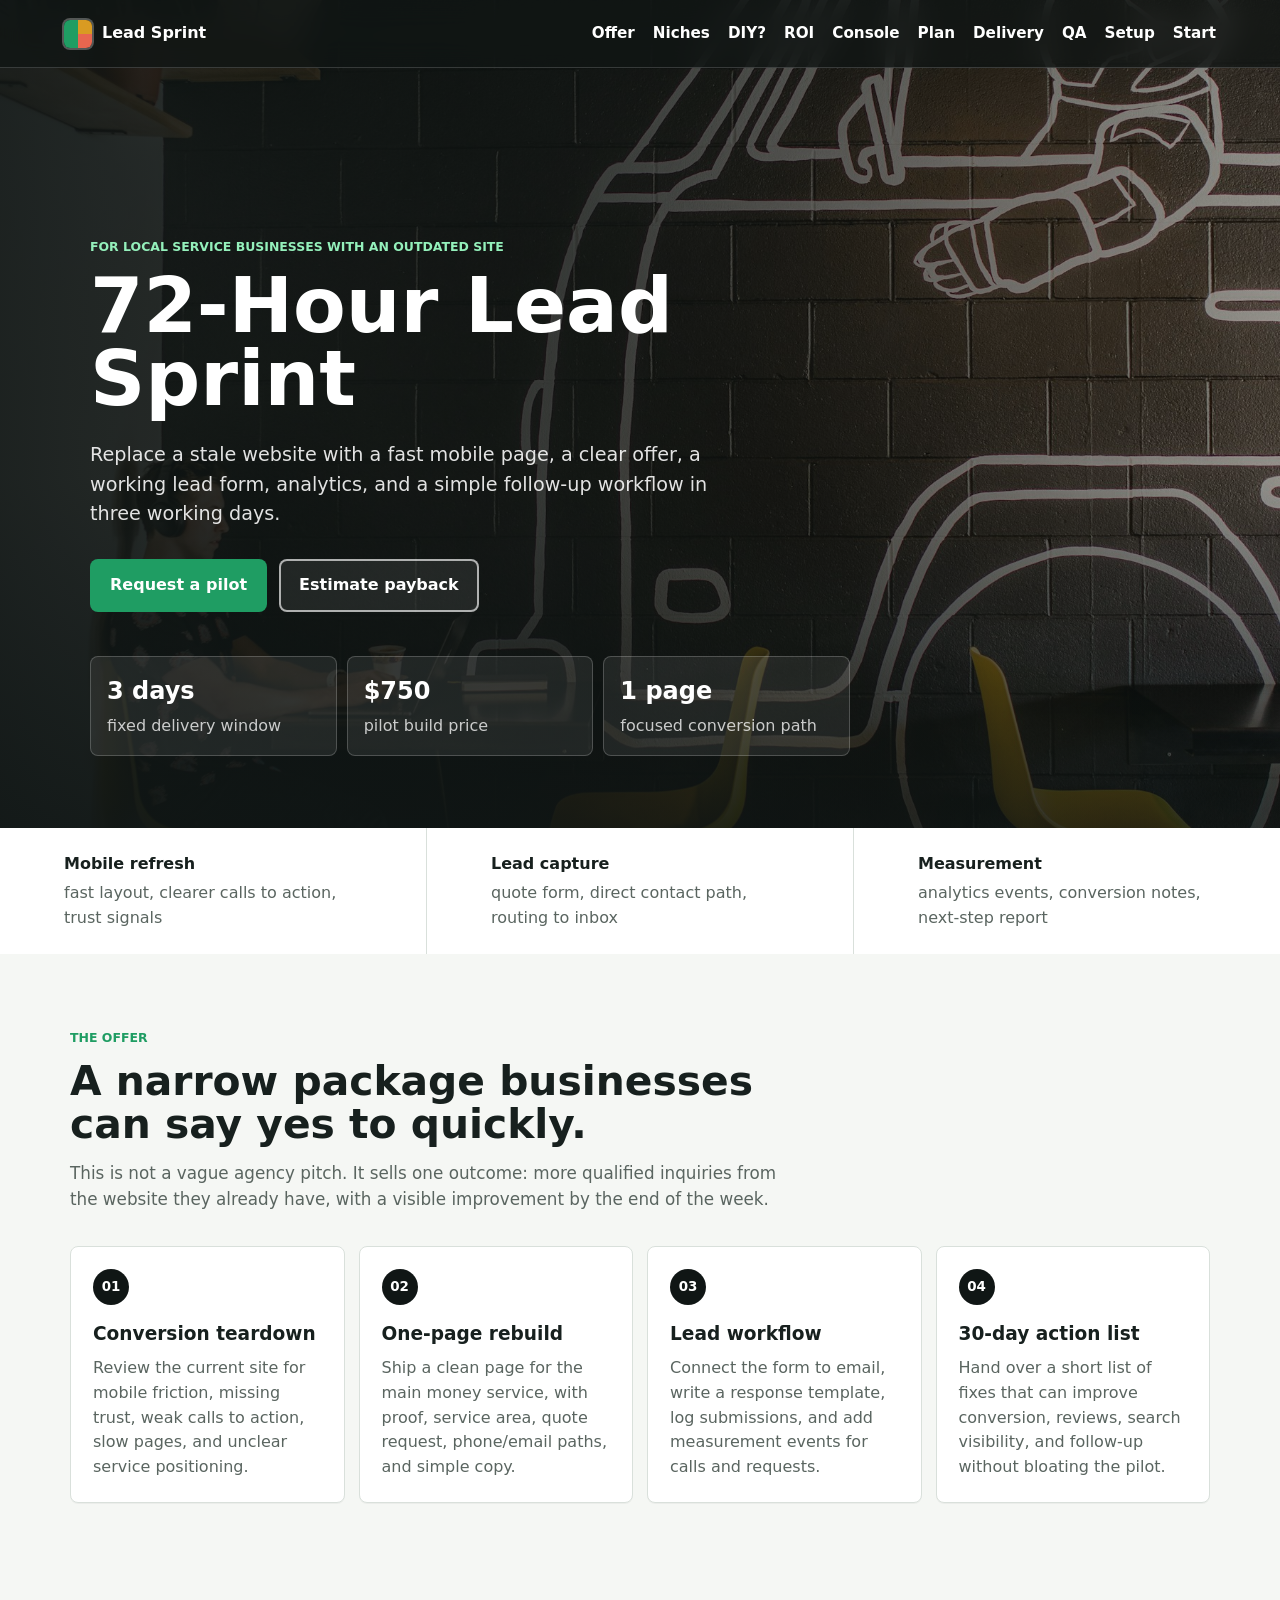
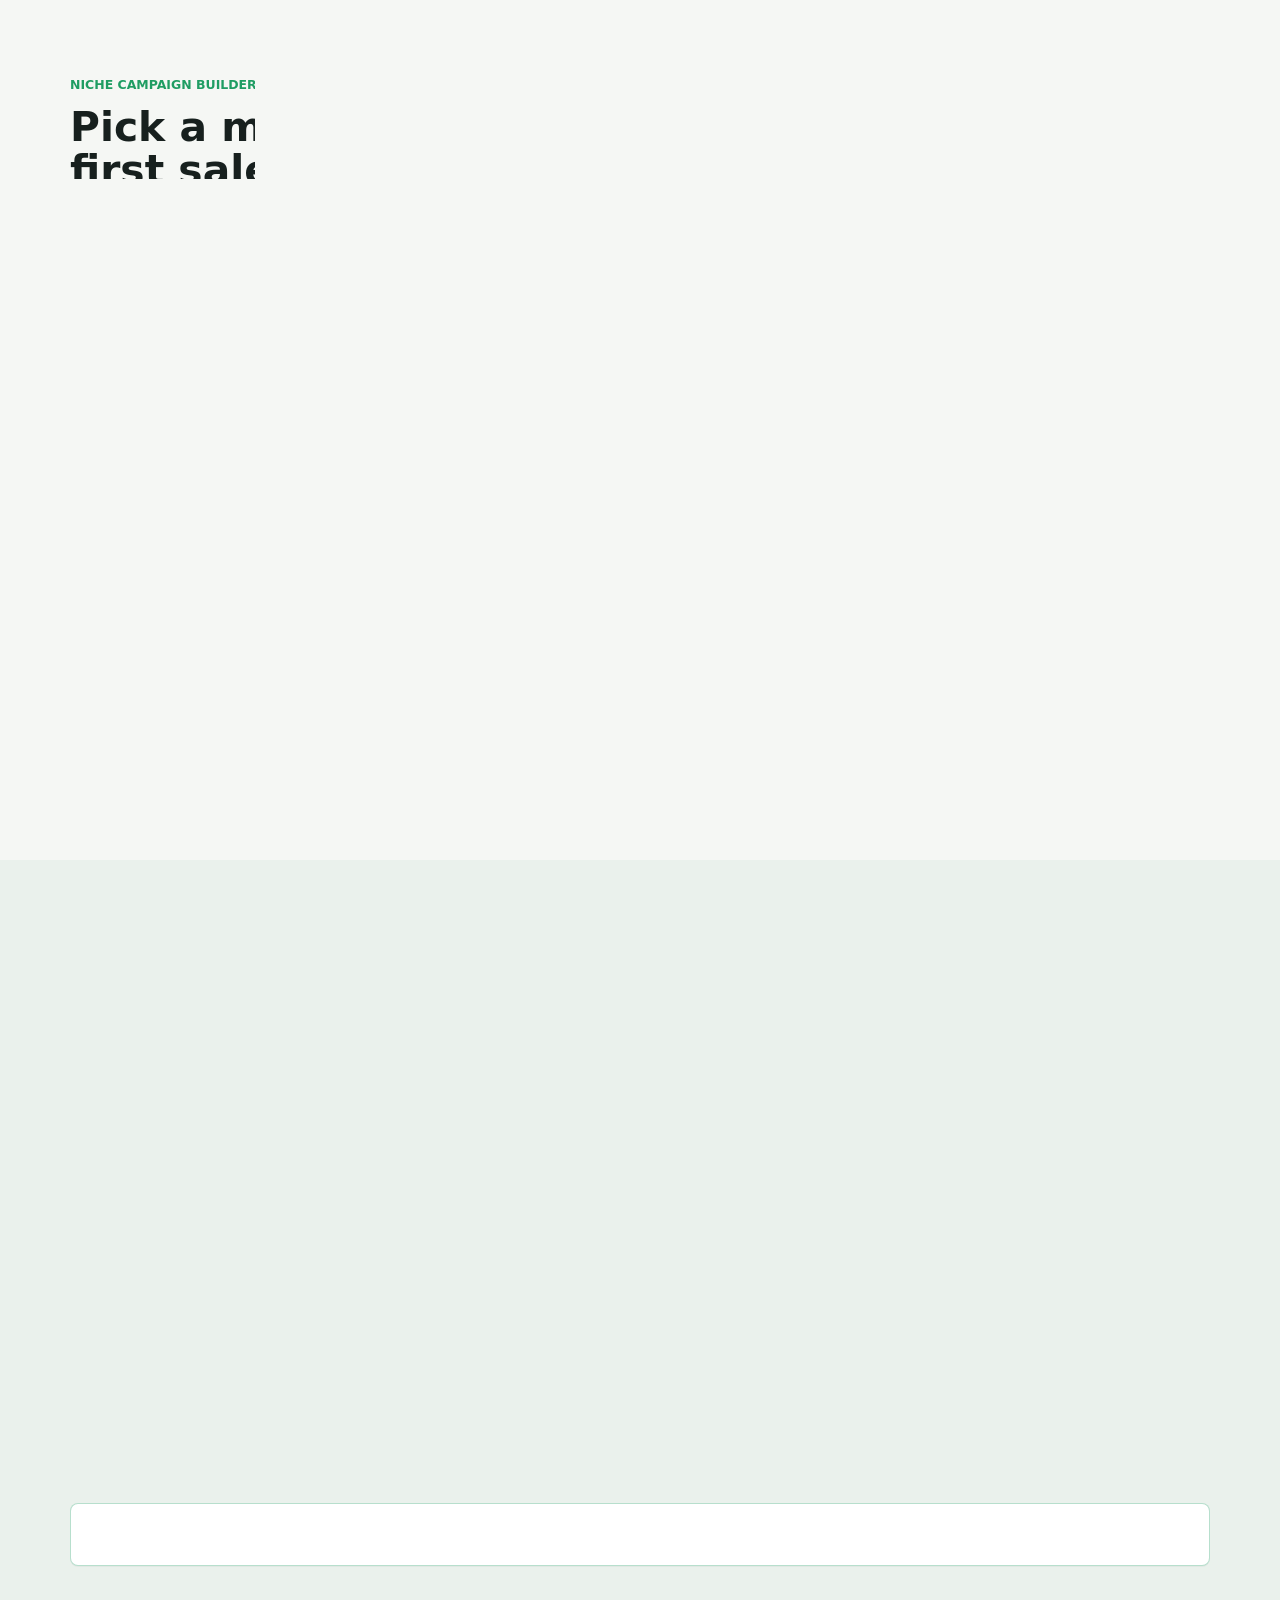
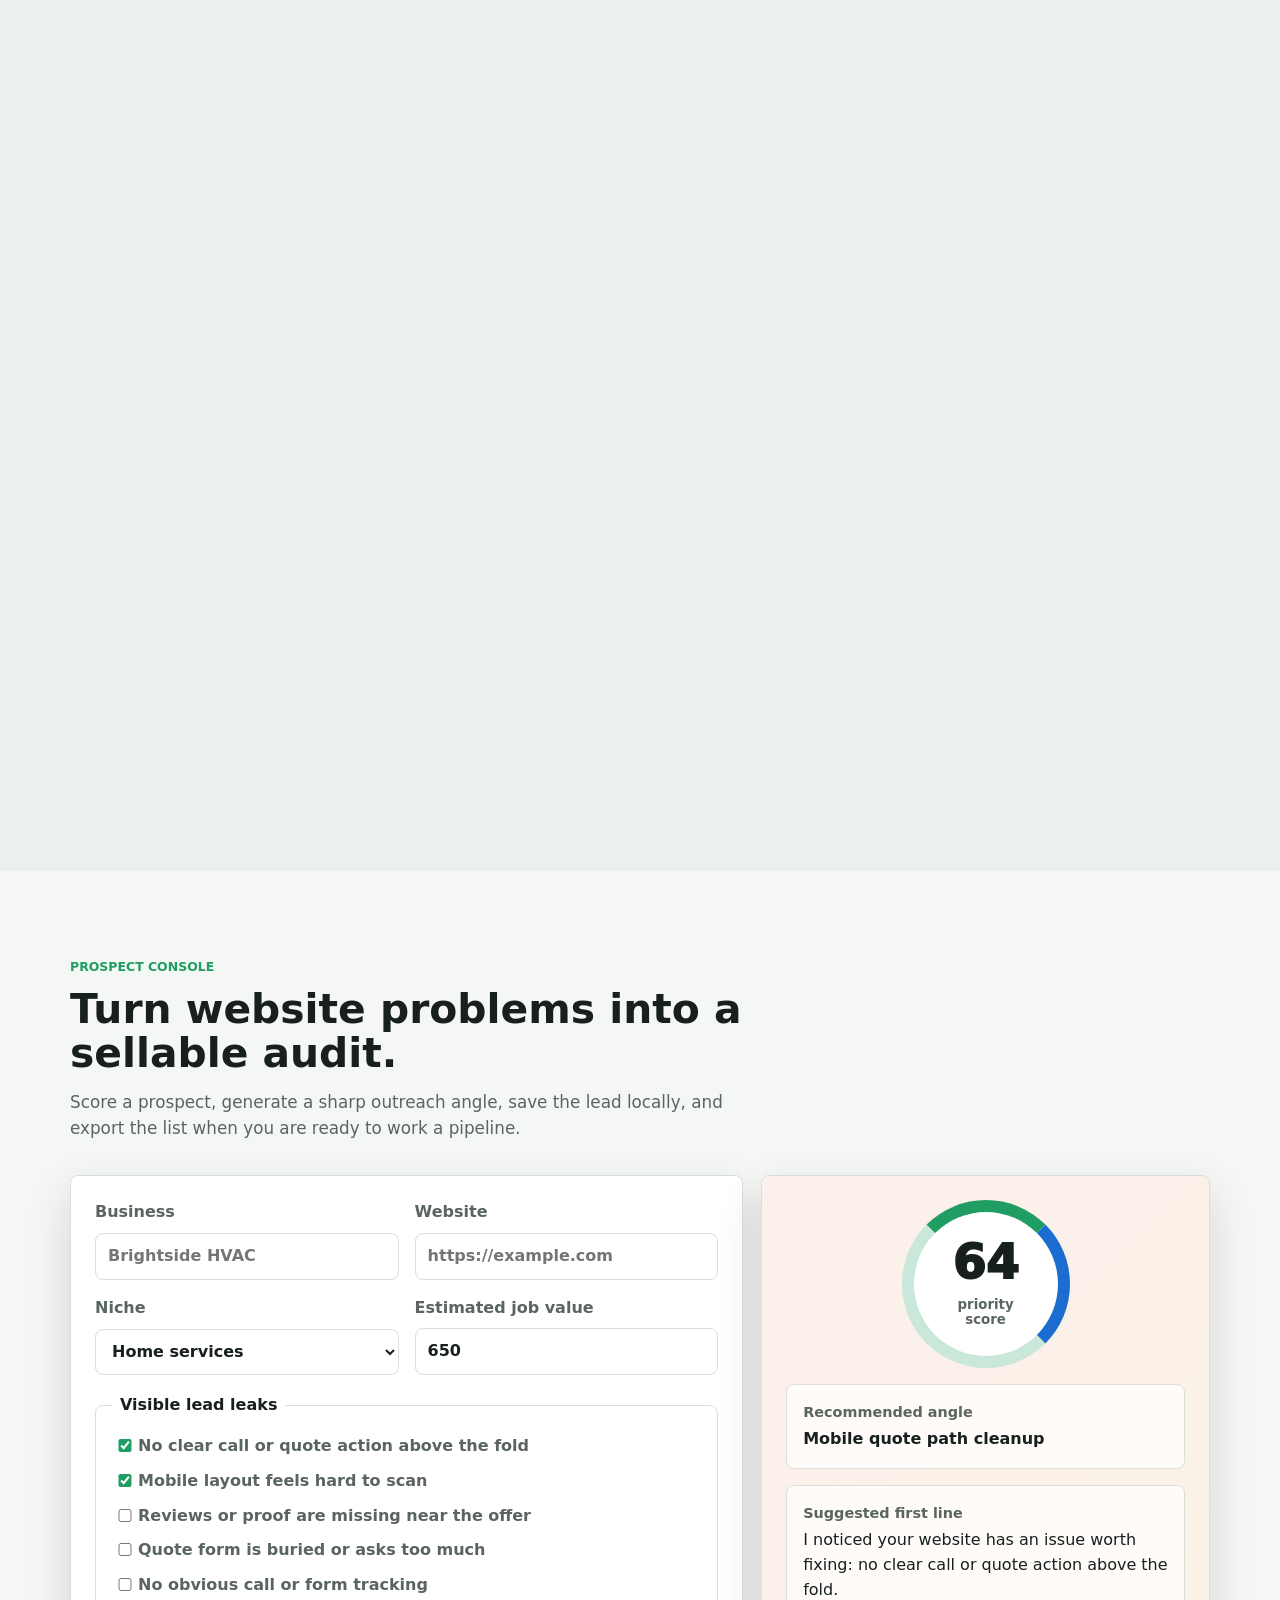
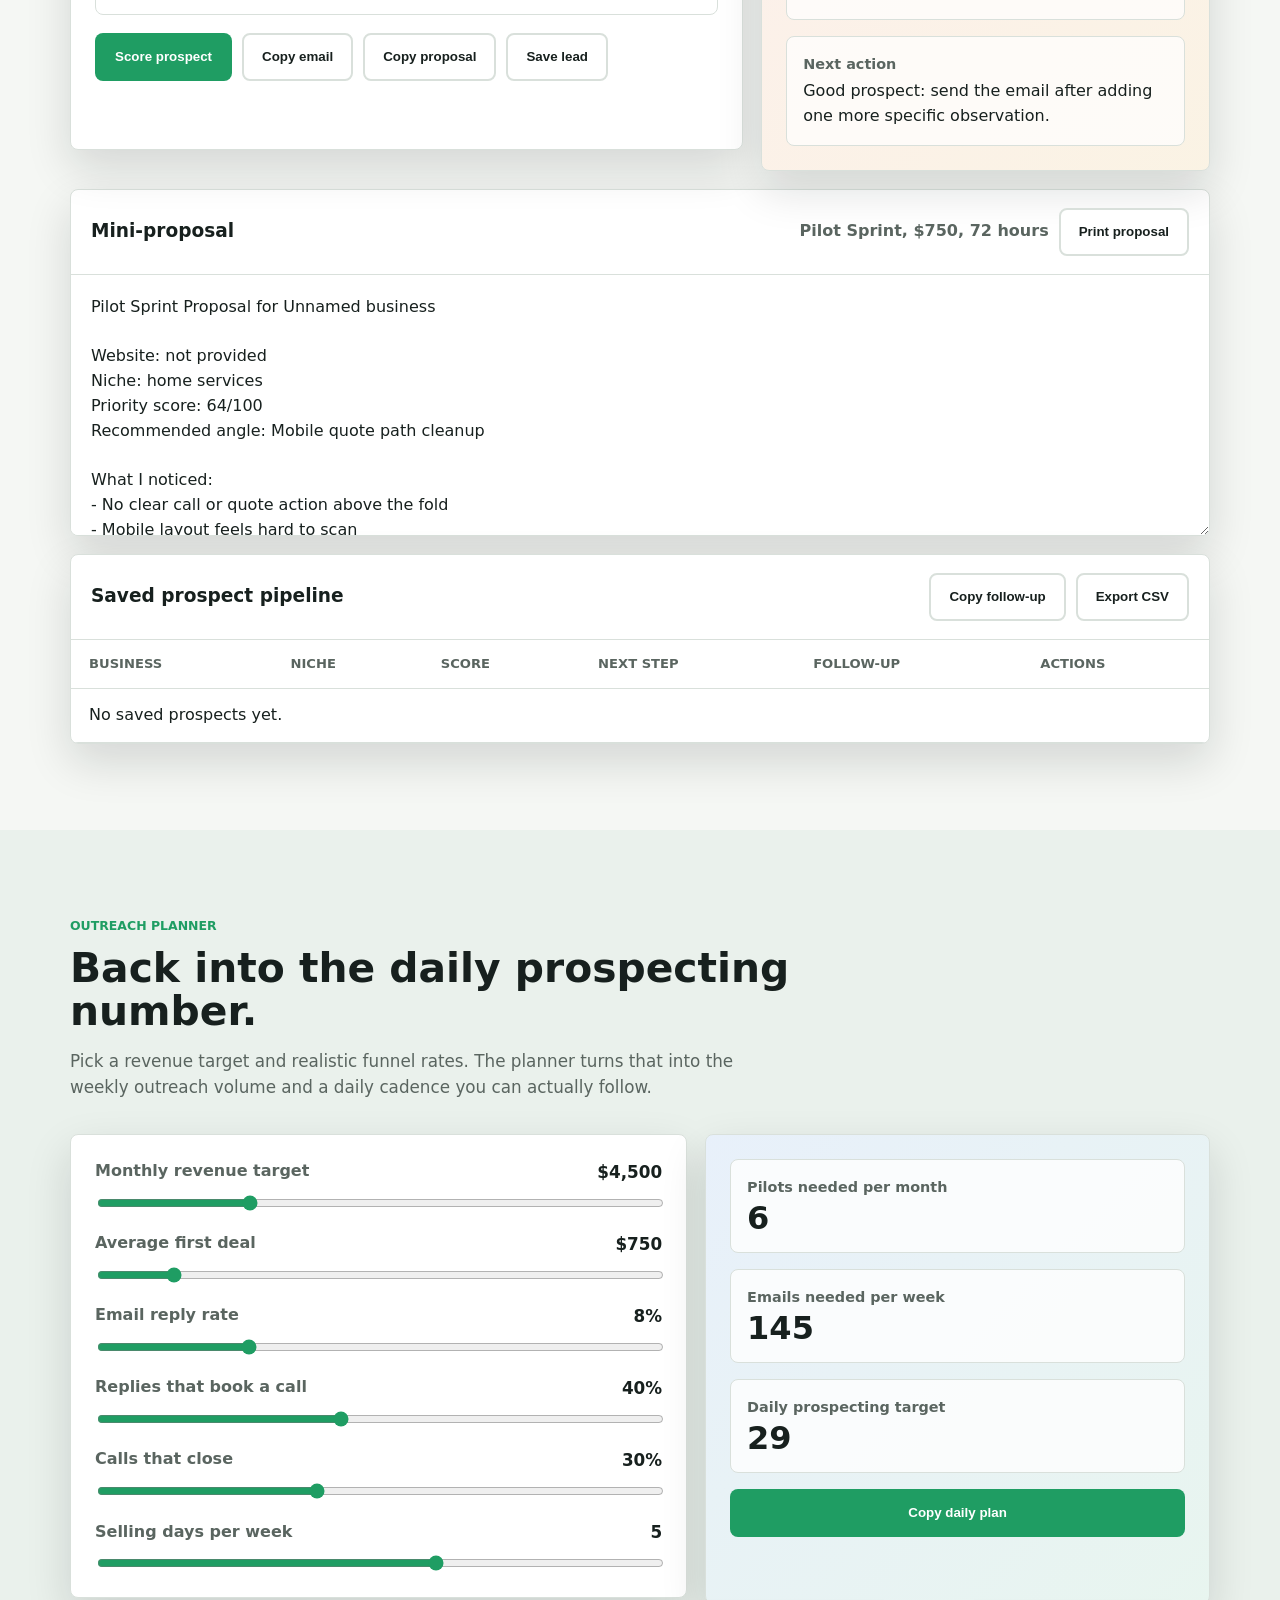
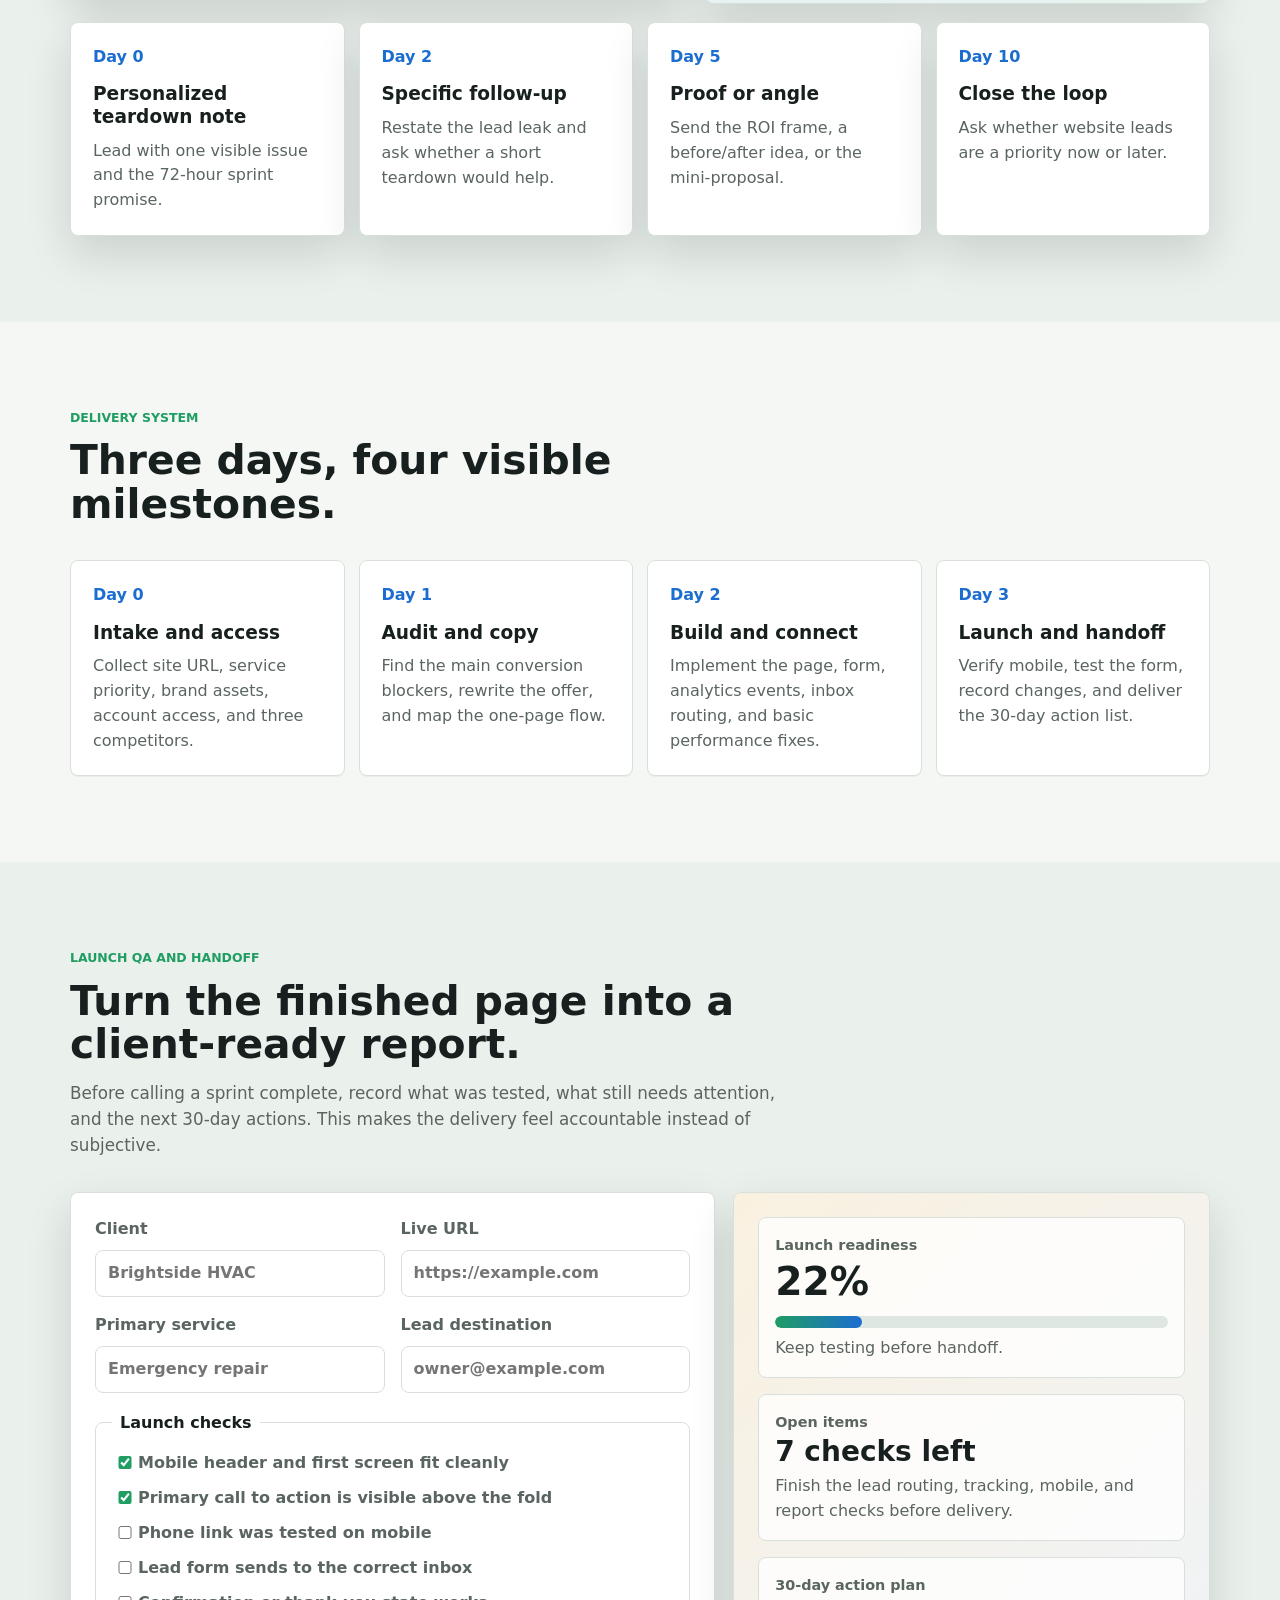
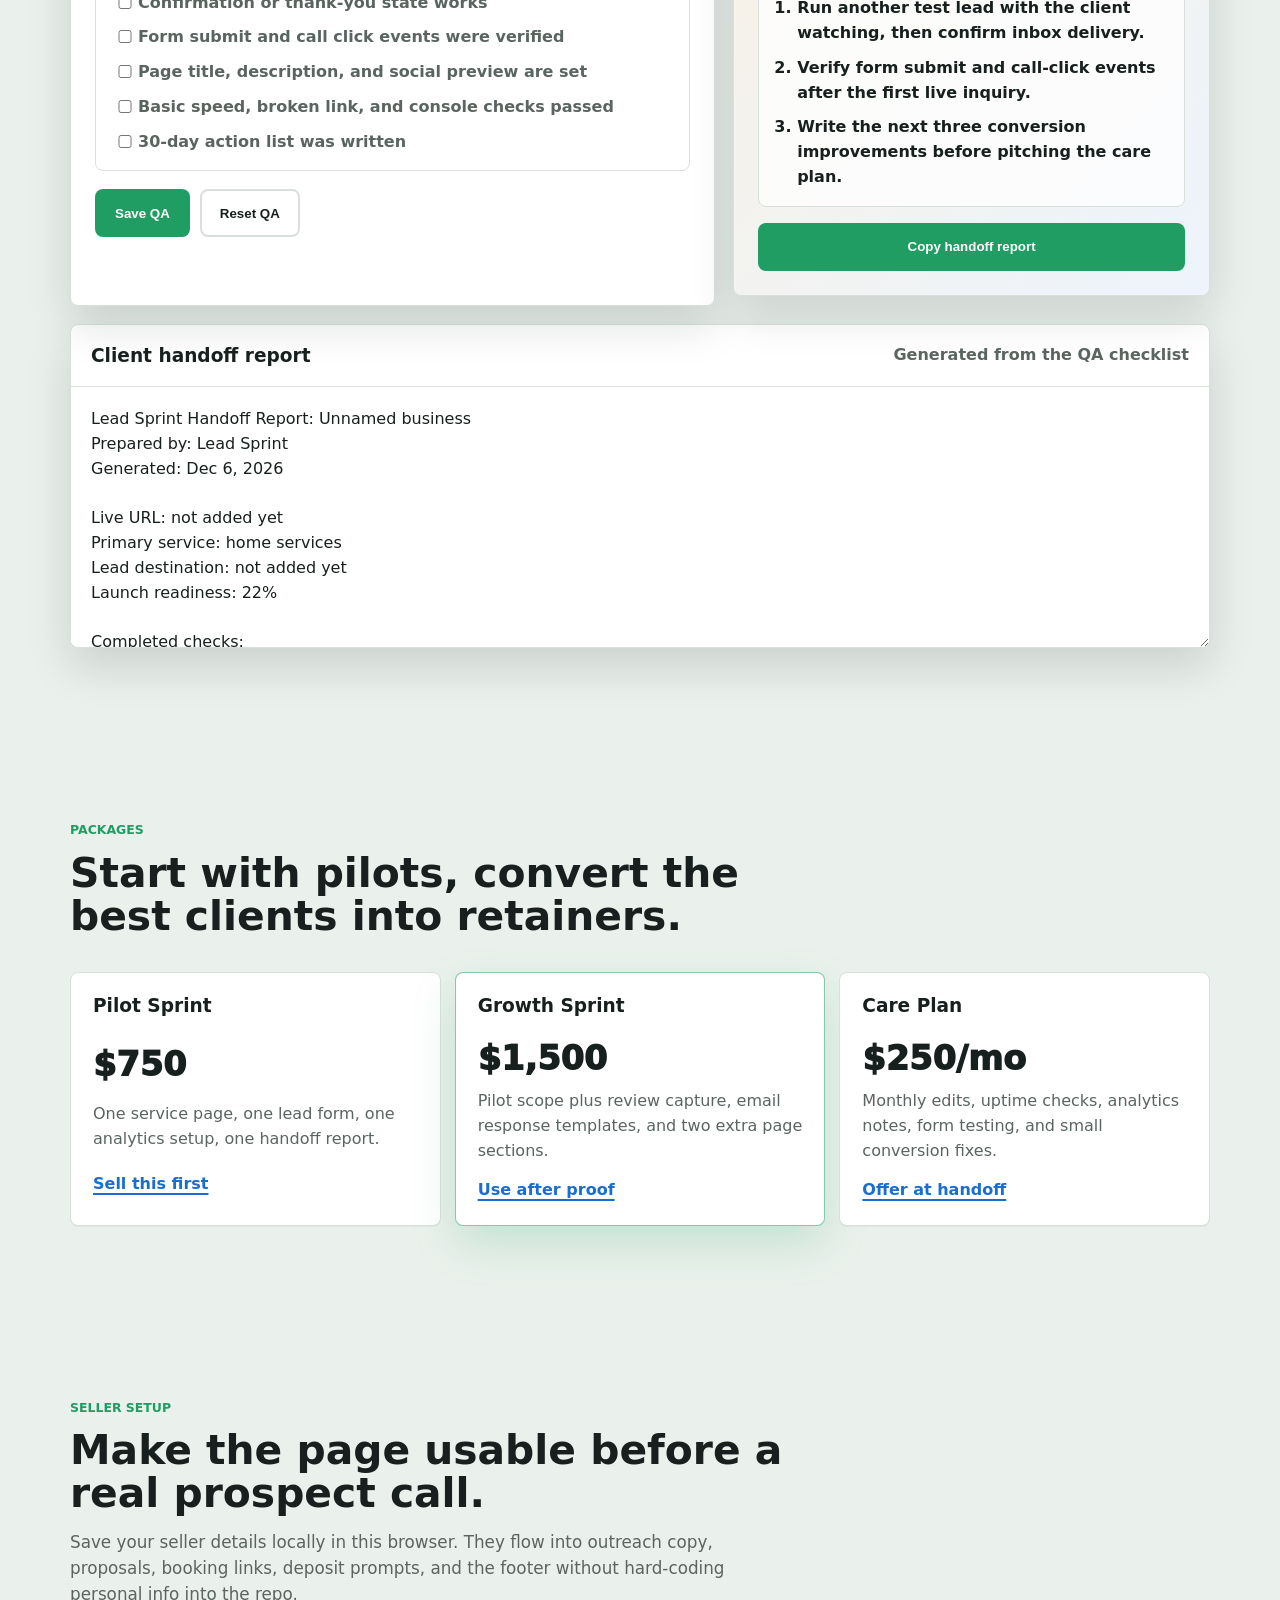
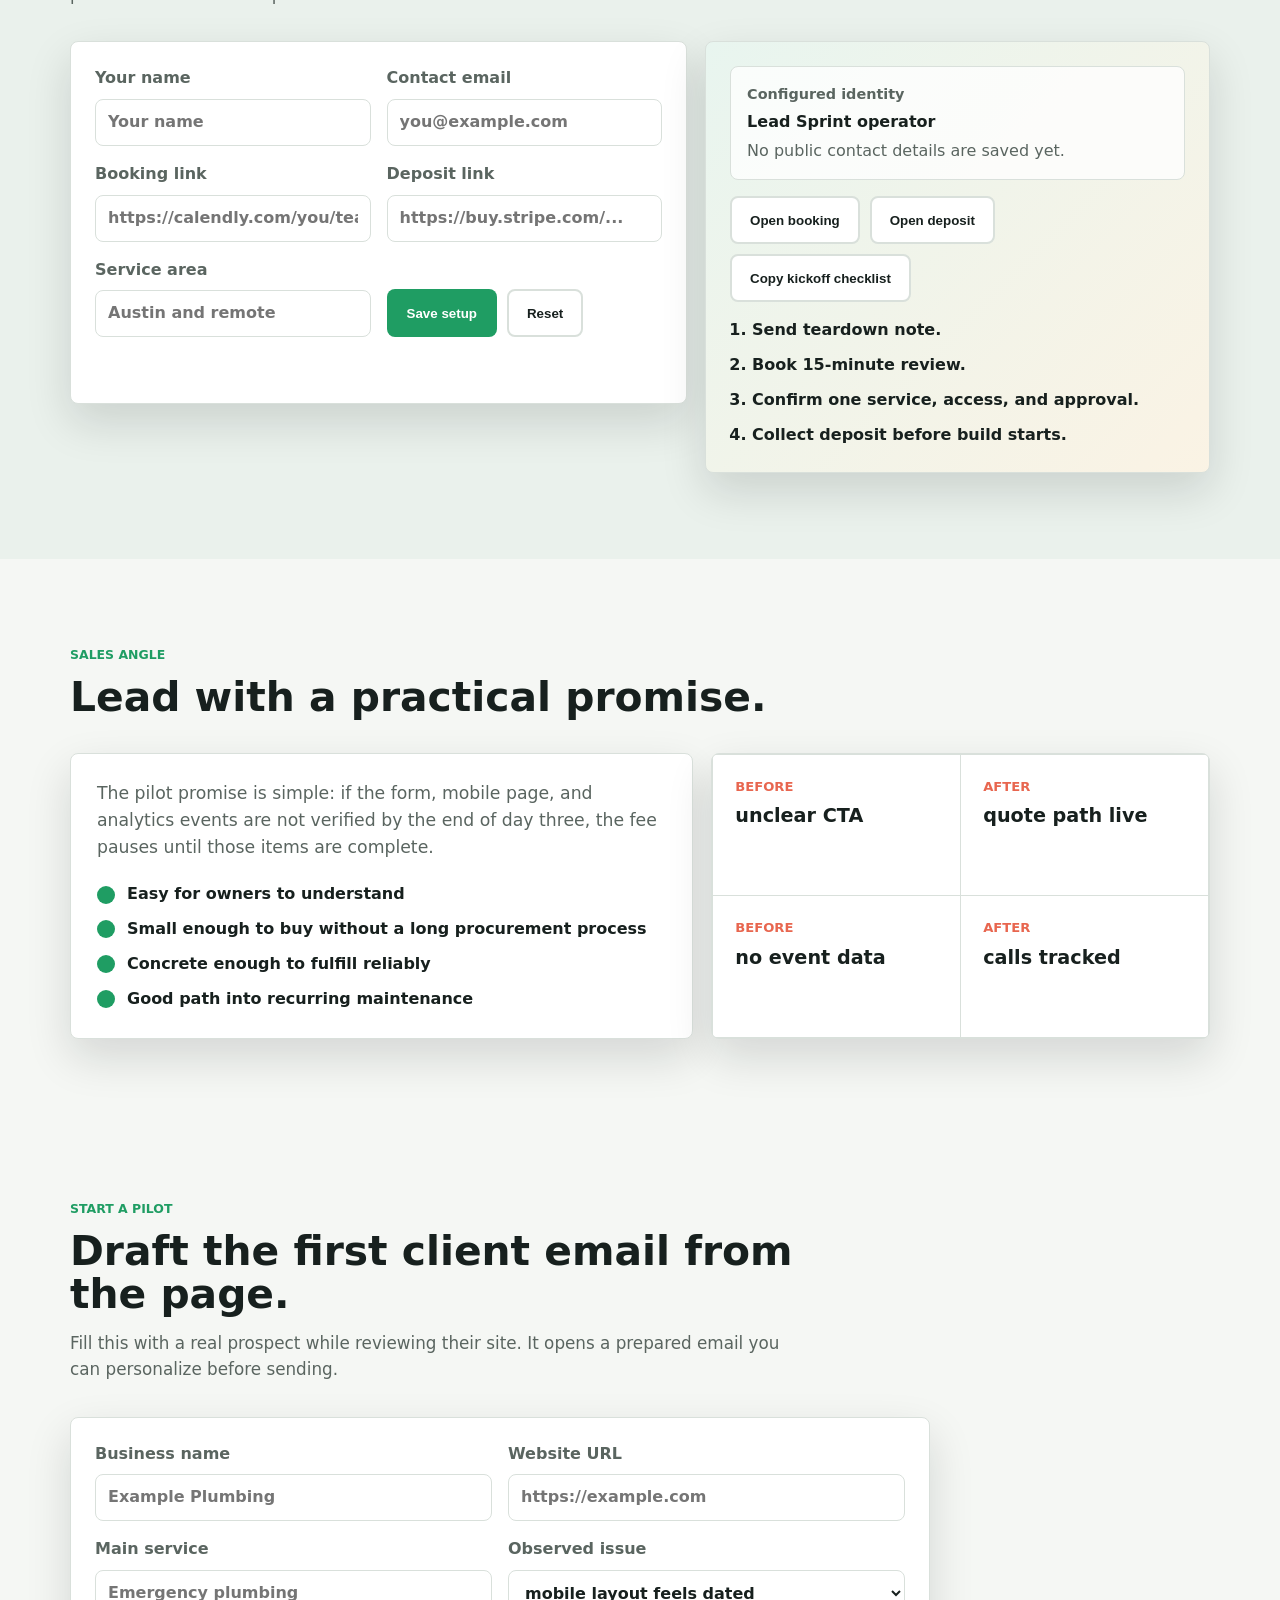
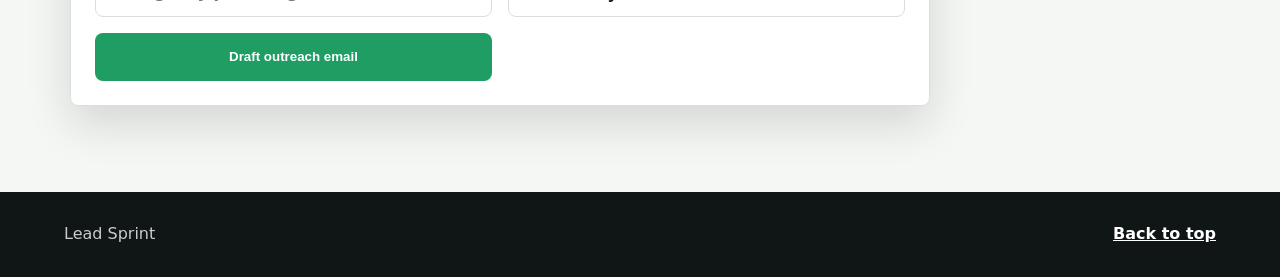
==== commit 2e579f83: "Add launch QA handoff builder" ====
--- a/index.html
+++ b/index.html
@@ -25,6 +25,7 @@
         <a href="#console">Console</a>
         <a href="#planner">Plan</a>
         <a href="#delivery">Delivery</a>
+        <a href="#handoff">QA</a>
         <a href="#setup">Setup</a>
         <a href="#start">Start</a>
       </nav>
@@ -408,7 +409,7 @@
               </thead>
               <tbody id="prospectRows">
                 <tr>
-                  <td colspan="5">No saved prospects yet.</td>
+                  <td colspan="6">No saved prospects yet.</td>
                 </tr>
               </tbody>
             </table>
@@ -529,6 +530,115 @@
             <h3>Launch and handoff</h3>
             <p>Verify mobile, test the form, record changes, and deliver the 30-day action list.</p>
           </article>
+        </div>
+      </section>
+
+      <section class="section section-band" id="handoff">
+        <div class="section-heading">
+          <p class="eyebrow">Launch QA and handoff</p>
+          <h2>Turn the finished page into a client-ready report.</h2>
+          <p>
+            Before calling a sprint complete, record what was tested, what still needs attention, and
+            the next 30-day actions. This makes the delivery feel accountable instead of subjective.
+          </p>
+        </div>
+
+        <div class="handoff-layout">
+          <form class="handoff-form" id="handoffForm">
+            <div class="field-grid">
+              <label>
+                <span>Client</span>
+                <input id="handoffClient" name="handoffClient" type="text" placeholder="Brightside HVAC">
+              </label>
+              <label>
+                <span>Live URL</span>
+                <input id="handoffUrl" name="handoffUrl" type="url" placeholder="https://example.com">
+              </label>
+              <label>
+                <span>Primary service</span>
+                <input id="handoffService" name="handoffService" type="text" placeholder="Emergency repair">
+              </label>
+              <label>
+                <span>Lead destination</span>
+                <input id="leadDestination" name="leadDestination" type="text" placeholder="owner@example.com">
+              </label>
+            </div>
+
+            <fieldset class="handoff-checks">
+              <legend>Launch checks</legend>
+              <label>
+                <input type="checkbox" name="handoffCheck" value="Mobile header and first screen fit without awkward overlap" checked>
+                <span>Mobile header and first screen fit cleanly</span>
+              </label>
+              <label>
+                <input type="checkbox" name="handoffCheck" value="Primary call to action is visible above the fold" checked>
+                <span>Primary call to action is visible above the fold</span>
+              </label>
+              <label>
+                <input type="checkbox" name="handoffCheck" value="Phone link was tested on mobile">
+                <span>Phone link was tested on mobile</span>
+              </label>
+              <label>
+                <input type="checkbox" name="handoffCheck" value="Lead form sends to the correct inbox">
+                <span>Lead form sends to the correct inbox</span>
+              </label>
+              <label>
+                <input type="checkbox" name="handoffCheck" value="Confirmation or thank-you state works">
+                <span>Confirmation or thank-you state works</span>
+              </label>
+              <label>
+                <input type="checkbox" name="handoffCheck" value="Form submit and call click events were verified">
+                <span>Form submit and call click events were verified</span>
+              </label>
+              <label>
+                <input type="checkbox" name="handoffCheck" value="Page title, description, and social preview are set">
+                <span>Page title, description, and social preview are set</span>
+              </label>
+              <label>
+                <input type="checkbox" name="handoffCheck" value="Basic speed, broken link, and console checks passed">
+                <span>Basic speed, broken link, and console checks passed</span>
+              </label>
+              <label>
+                <input type="checkbox" name="handoffCheck" value="30-day action list was written">
+                <span>30-day action list was written</span>
+              </label>
+            </fieldset>
+
+            <div class="console-actions">
+              <button class="button button-primary" id="saveHandoff" type="button">Save QA</button>
+              <button class="button button-light" id="resetHandoff" type="button">Reset QA</button>
+            </div>
+            <p class="form-note" id="handoffNote" role="status"></p>
+          </form>
+
+          <aside class="handoff-output" aria-live="polite">
+            <div class="handoff-score">
+              <span class="result-label">Launch readiness</span>
+              <strong id="handoffProgress">22%</strong>
+              <div class="progress-track" aria-hidden="true">
+                <span id="handoffProgressBar"></span>
+              </div>
+              <p id="handoffStatus">Keep testing before handoff.</p>
+            </div>
+            <div>
+              <span class="result-label">Open items</span>
+              <strong id="handoffMissing">7 checks left</strong>
+              <p id="handoffSummary">Finish the lead routing, tracking, and handoff notes before delivery.</p>
+            </div>
+            <div>
+              <span class="result-label">30-day action plan</span>
+              <ol class="close-steps" id="handoffActions"></ol>
+            </div>
+            <button class="button button-primary" id="copyHandoff" type="button">Copy handoff report</button>
+          </aside>
+        </div>
+
+        <div class="handoff-report-panel">
+          <div class="pipeline-head">
+            <h3>Client handoff report</h3>
+            <span>Generated from the QA checklist</span>
+          </div>
+          <textarea id="handoffReport" class="proposal-text" readonly></textarea>
         </div>
       </section>
 
--- a/styles.css
+++ b/styles.css
@@ -360,7 +360,10 @@
 .planner-output,
 .cadence-grid article,
 .campaign-form,
-.campaign-output {
+.campaign-output,
+.handoff-form,
+.handoff-output,
+.handoff-report-panel {
   border: 1px solid var(--line);
   border-radius: 8px;
   background: var(--surface);
@@ -781,6 +784,118 @@
   font-weight: 900;
 }
 
+.handoff-layout {
+  display: grid;
+  grid-template-columns: minmax(0, 1.15fr) minmax(320px, 0.85fr);
+  gap: 18px;
+  align-items: start;
+}
+
+.handoff-form {
+  display: grid;
+  gap: 18px;
+  padding: 24px;
+}
+
+.handoff-form label,
+.handoff-checks label {
+  display: grid;
+  gap: 8px;
+  color: var(--muted);
+  font-weight: 800;
+}
+
+.handoff-form input {
+  min-height: 46px;
+  width: 100%;
+  border: 1px solid var(--line);
+  border-radius: 8px;
+  padding: 10px 12px;
+  color: var(--ink);
+  background: #ffffff;
+  font: inherit;
+}
+
+.handoff-checks {
+  display: grid;
+  gap: 10px;
+  padding: 16px;
+  margin: 0;
+  border: 1px solid var(--line);
+  border-radius: 8px;
+}
+
+.handoff-checks legend {
+  padding: 0 8px;
+  color: var(--ink);
+  font-weight: 900;
+}
+
+.handoff-checks label {
+  grid-template-columns: 18px minmax(0, 1fr);
+  align-items: start;
+}
+
+.handoff-checks input {
+  min-height: auto;
+  margin-top: 5px;
+  accent-color: var(--green);
+}
+
+.handoff-output {
+  display: grid;
+  gap: 16px;
+  padding: 24px;
+  background:
+    linear-gradient(135deg, rgba(217, 155, 34, 0.14), rgba(28, 109, 208, 0.08)),
+    var(--surface);
+}
+
+.handoff-output > div {
+  padding: 16px;
+  border: 1px solid var(--line);
+  border-radius: 8px;
+  background: rgba(255, 255, 255, 0.78);
+}
+
+.handoff-output strong {
+  display: block;
+  margin-top: 4px;
+  font-size: 1.75rem;
+  line-height: 1.05;
+}
+
+.handoff-output p {
+  margin: 8px 0 0;
+  color: var(--muted);
+}
+
+.handoff-score strong {
+  font-size: 2.45rem;
+}
+
+.progress-track {
+  height: 12px;
+  margin-top: 14px;
+  overflow: hidden;
+  border-radius: 999px;
+  background: #dfe7e2;
+}
+
+.progress-track span {
+  display: block;
+  width: 0%;
+  height: 100%;
+  border-radius: inherit;
+  background: linear-gradient(90deg, var(--green), var(--blue));
+  transition: width 180ms ease;
+}
+
+.handoff-report-panel {
+  margin-top: 18px;
+  overflow: hidden;
+}
+
 .setup-layout {
   display: grid;
   grid-template-columns: minmax(0, 1.1fr) minmax(320px, 0.9fr);
@@ -1102,7 +1217,8 @@
   .diy-grid,
   .setup-layout,
   .planner-layout,
-  .campaign-layout {
+  .campaign-layout,
+  .handoff-layout {
     grid-template-columns: 1fr;
   }
 
@@ -1205,7 +1321,9 @@
   .planner-form,
   .planner-output,
   .campaign-form,
-  .campaign-output {
+  .campaign-output,
+  .handoff-form,
+  .handoff-output {
     padding: 18px;
   }
 
@@ -1215,7 +1333,8 @@
   .settings-actions,
   .settings-actions .button,
   .close-actions .button,
-  .planner-output .button {
+  .planner-output .button,
+  .handoff-output .button {
     width: 100%;
   }
 
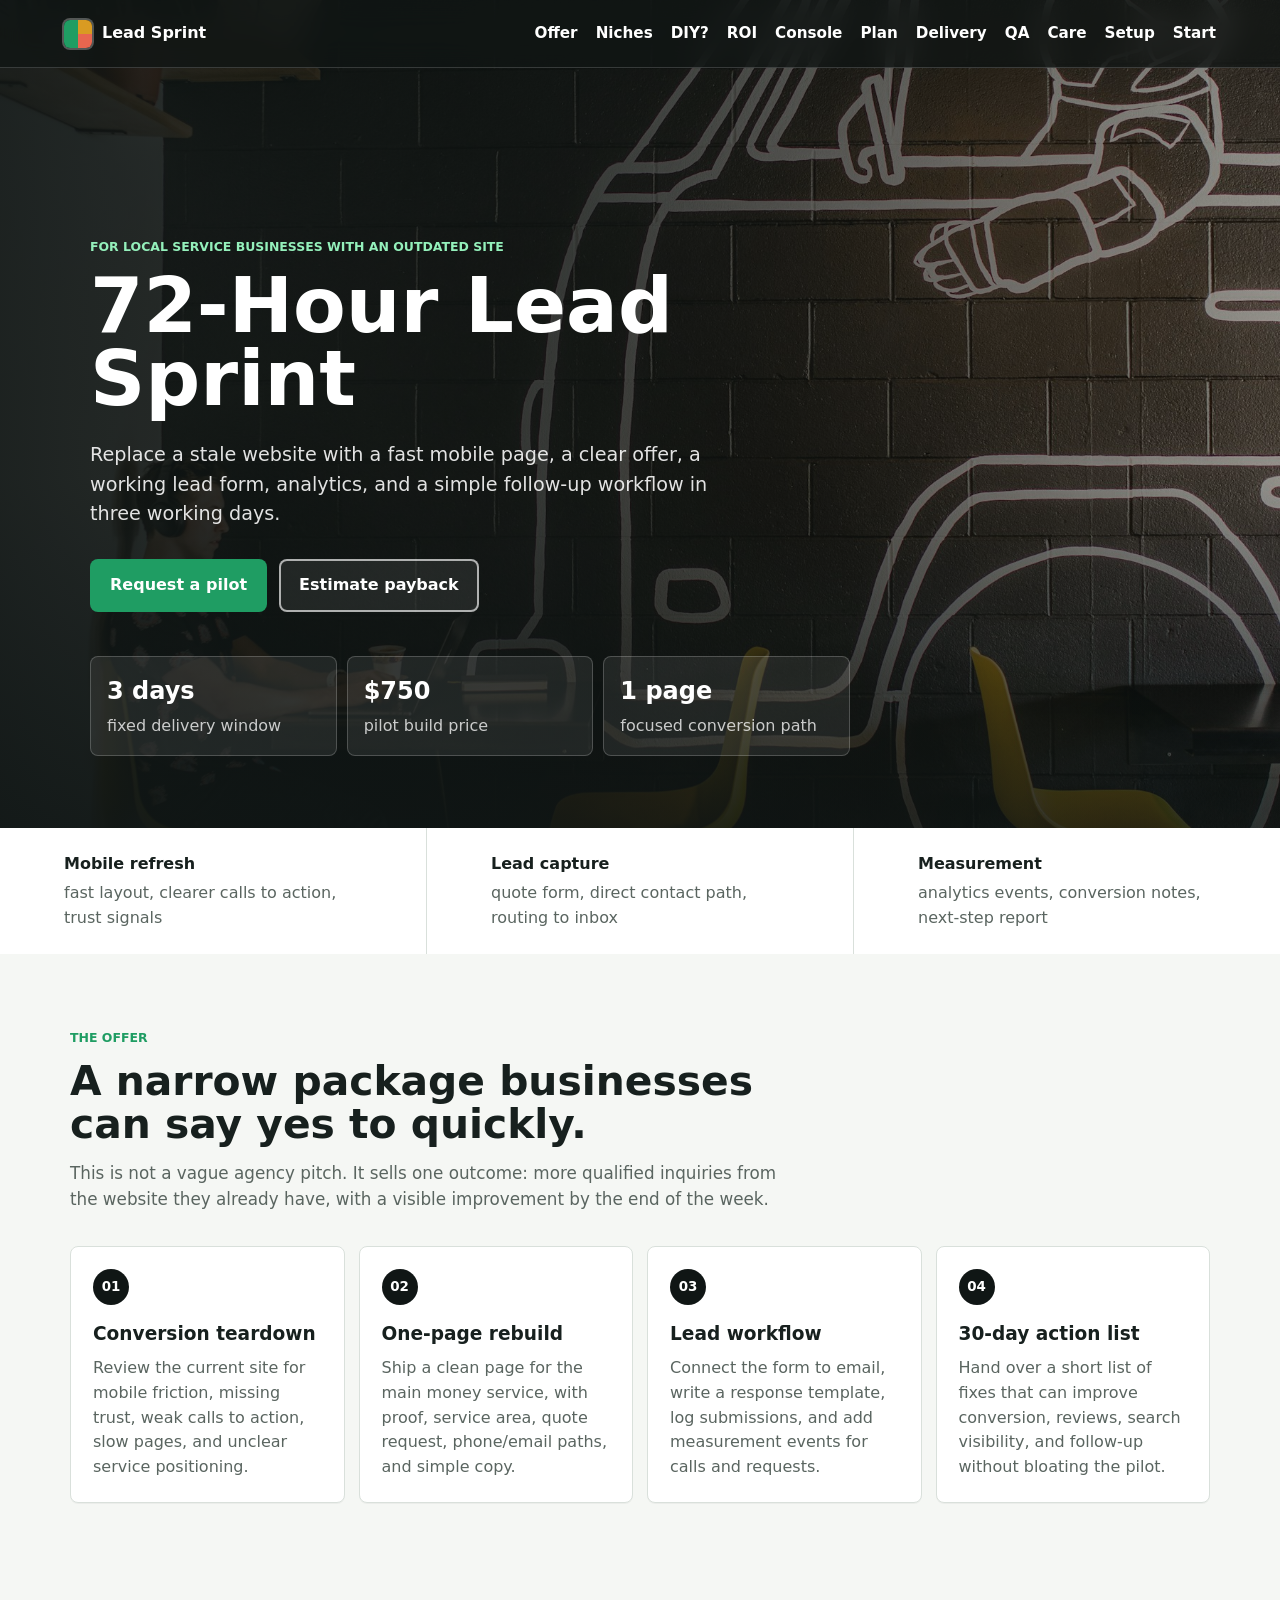
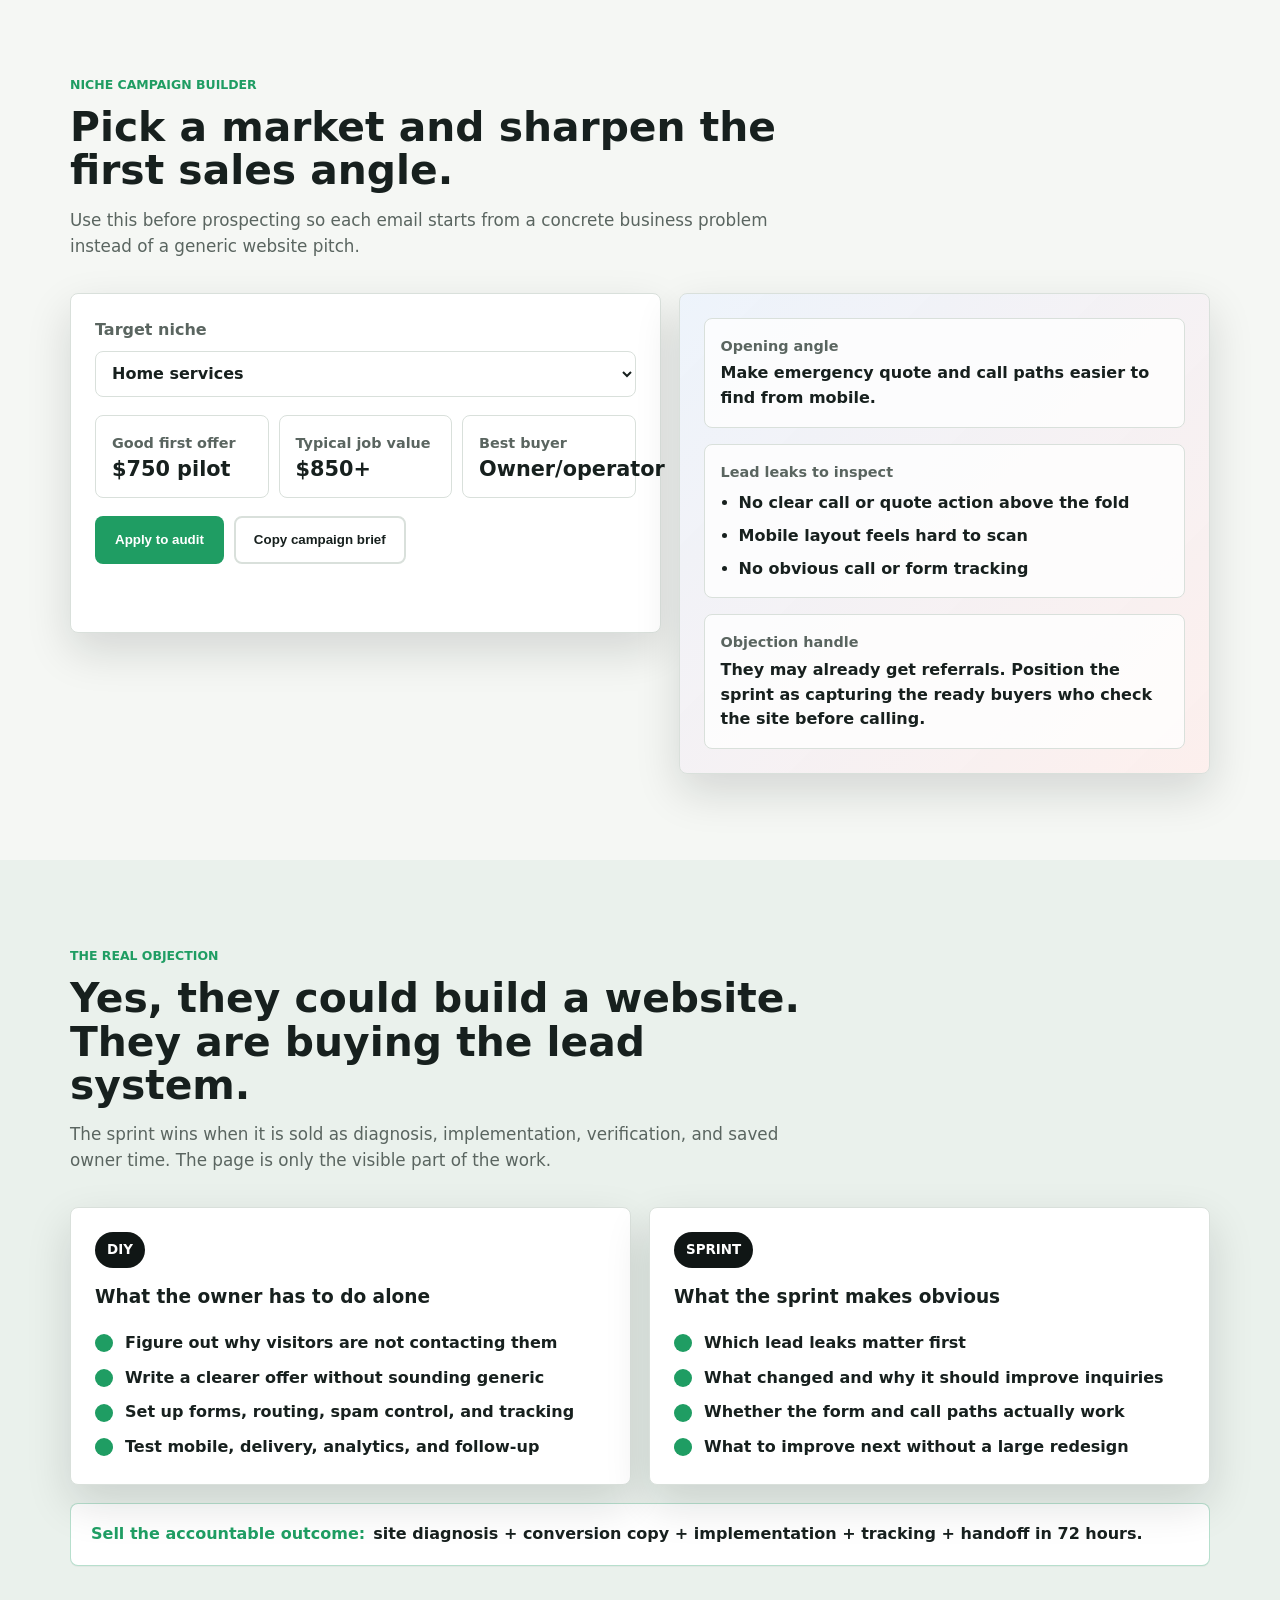
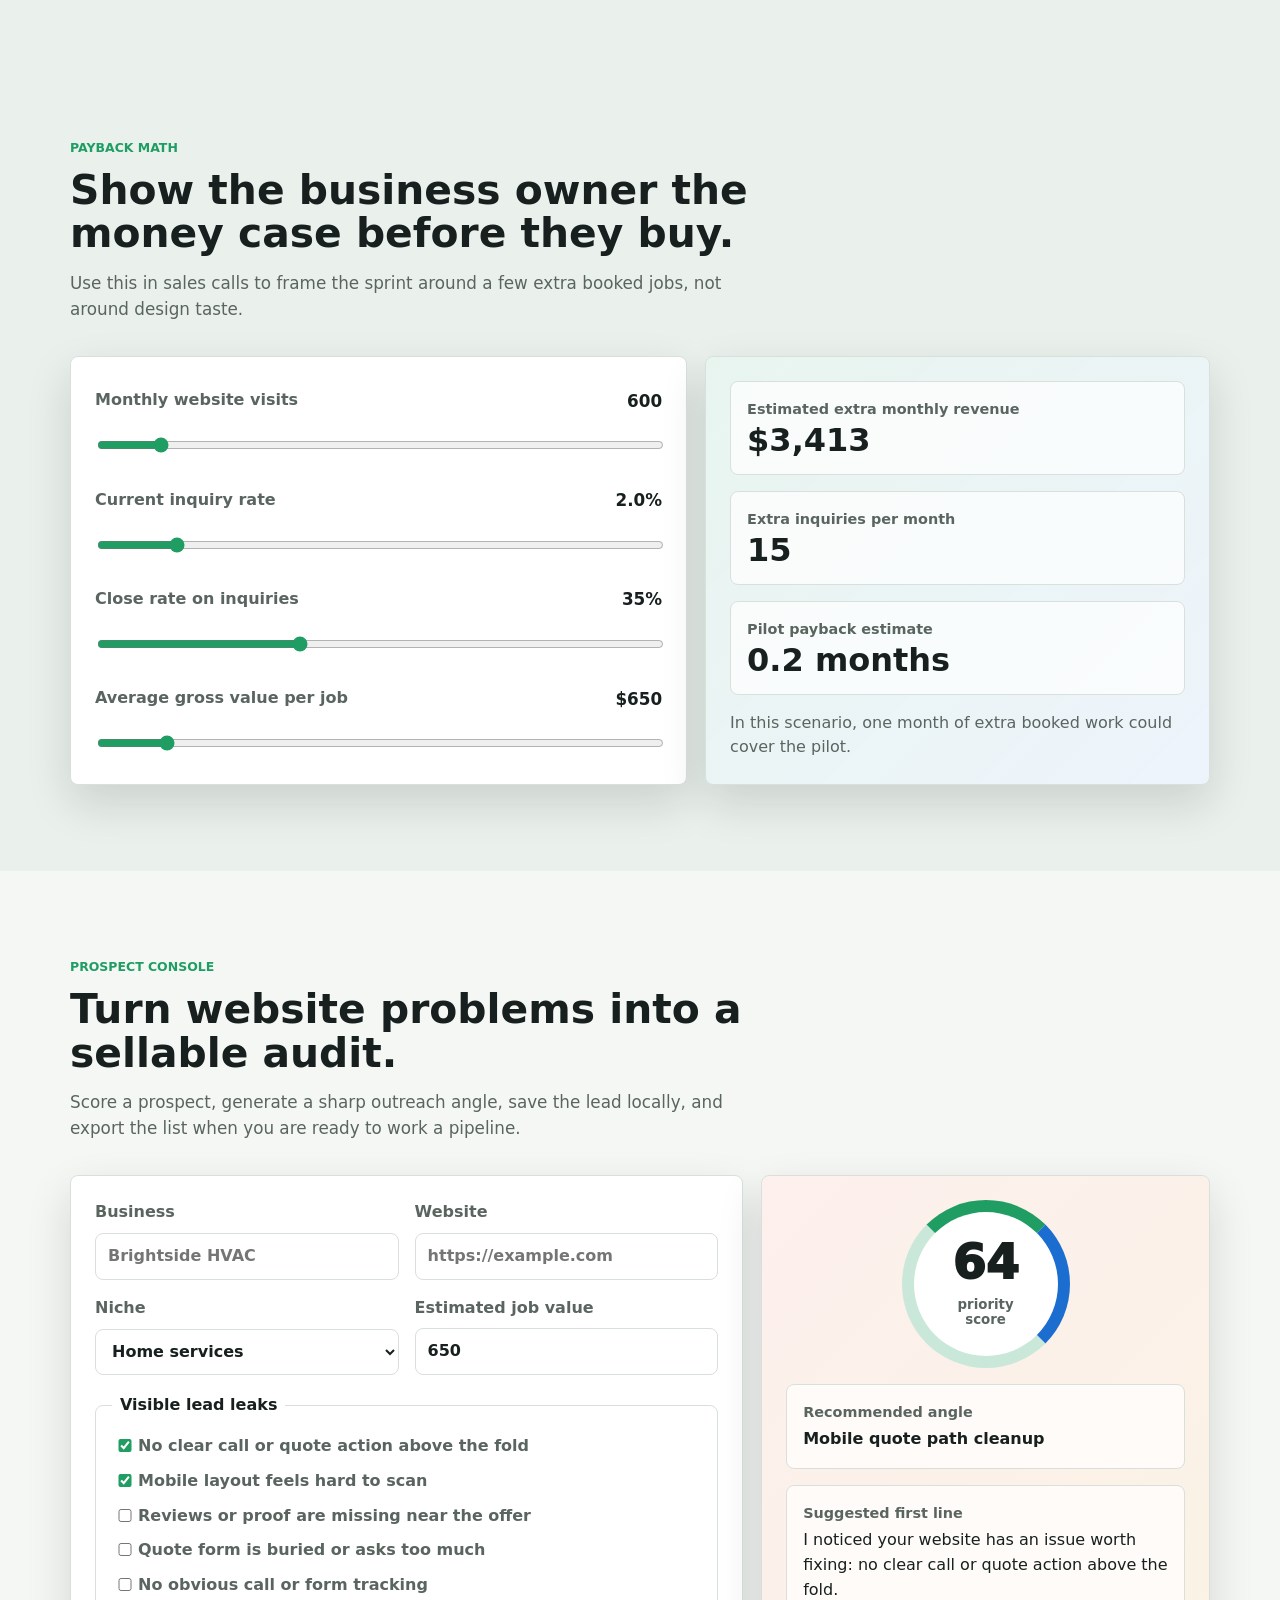
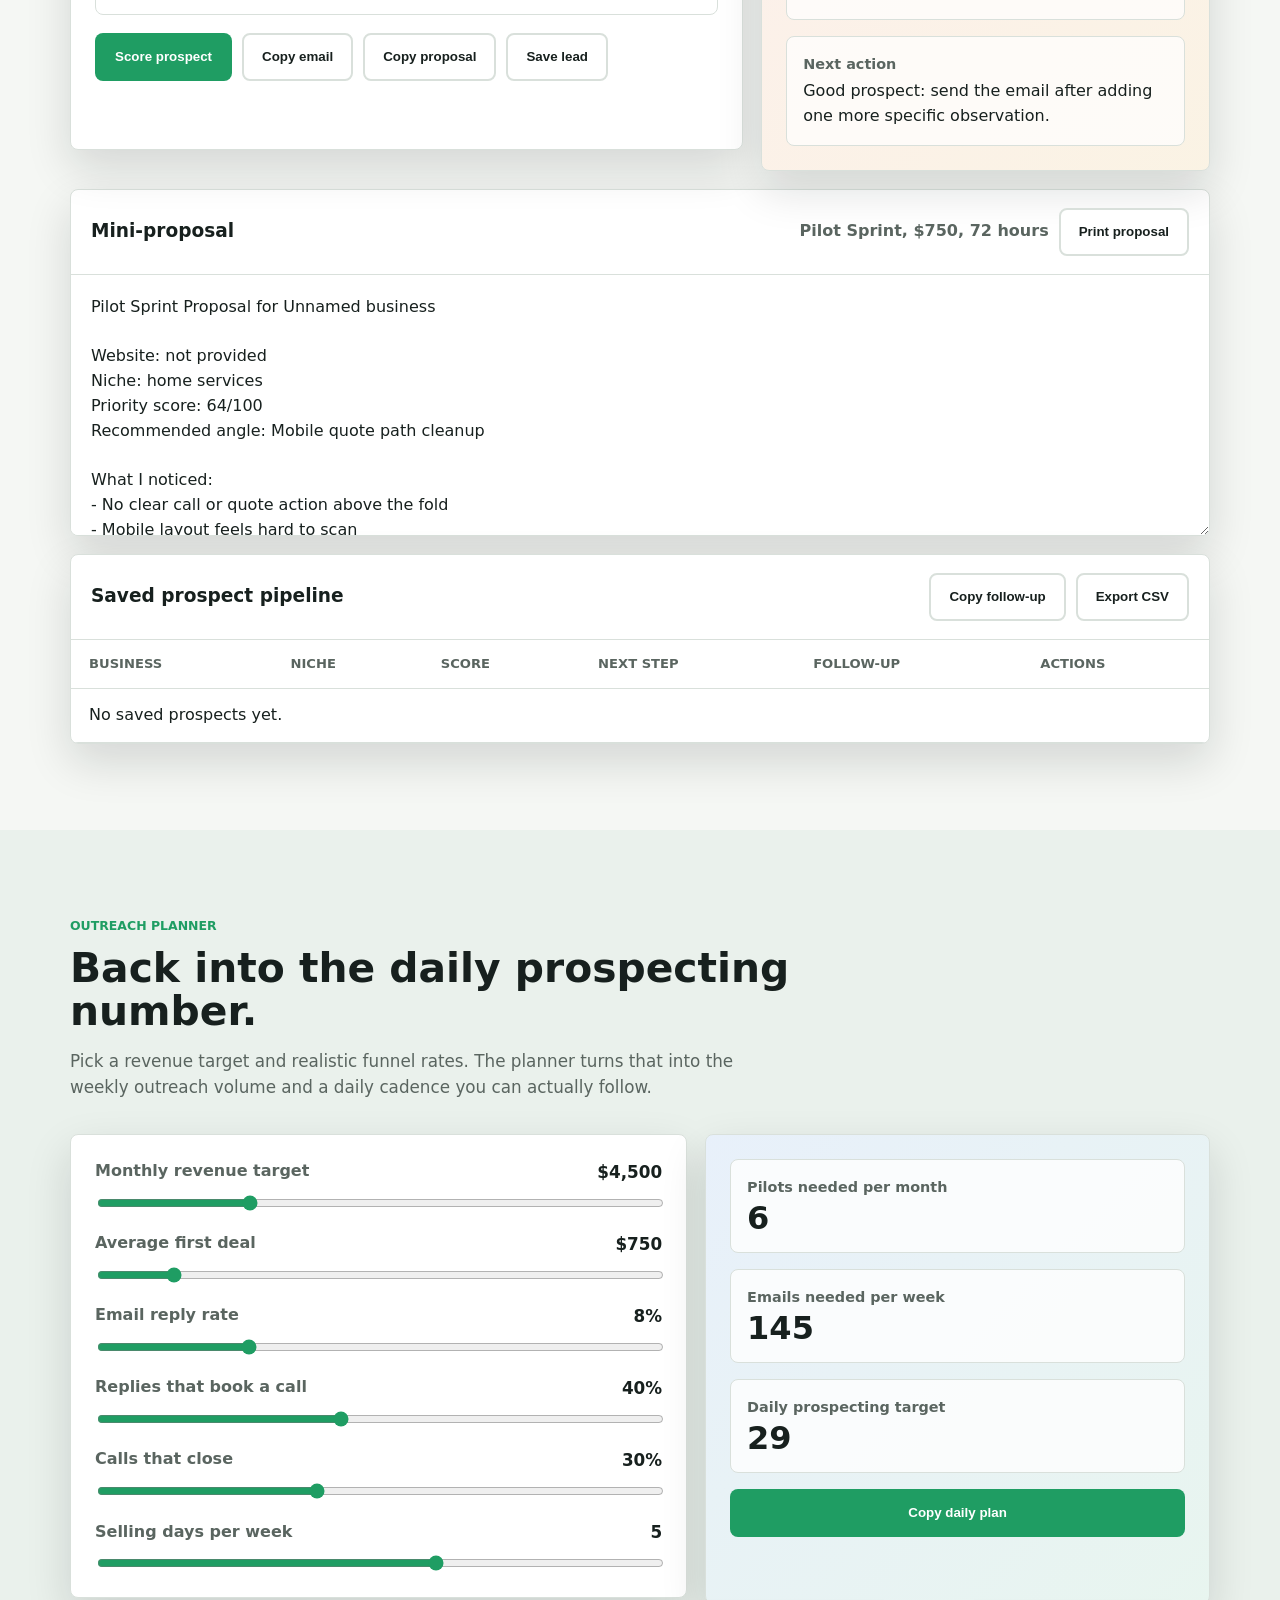
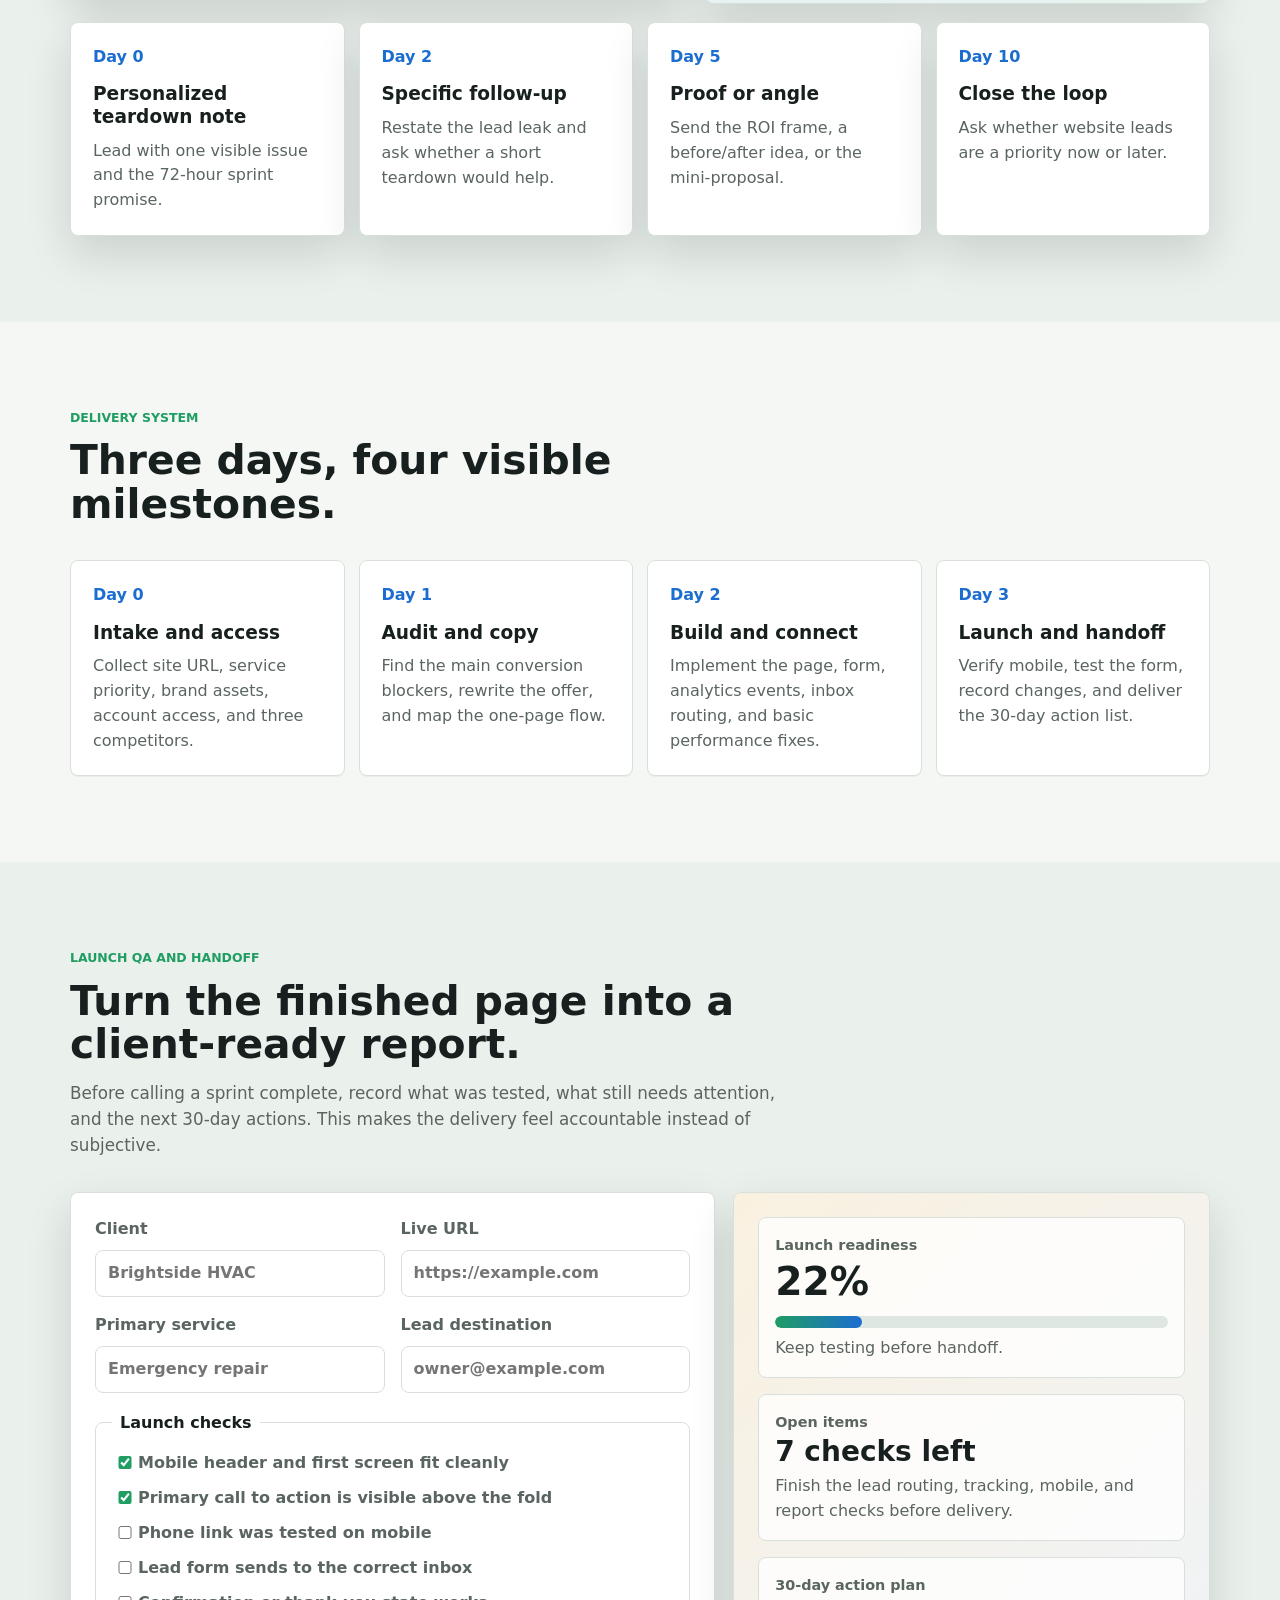
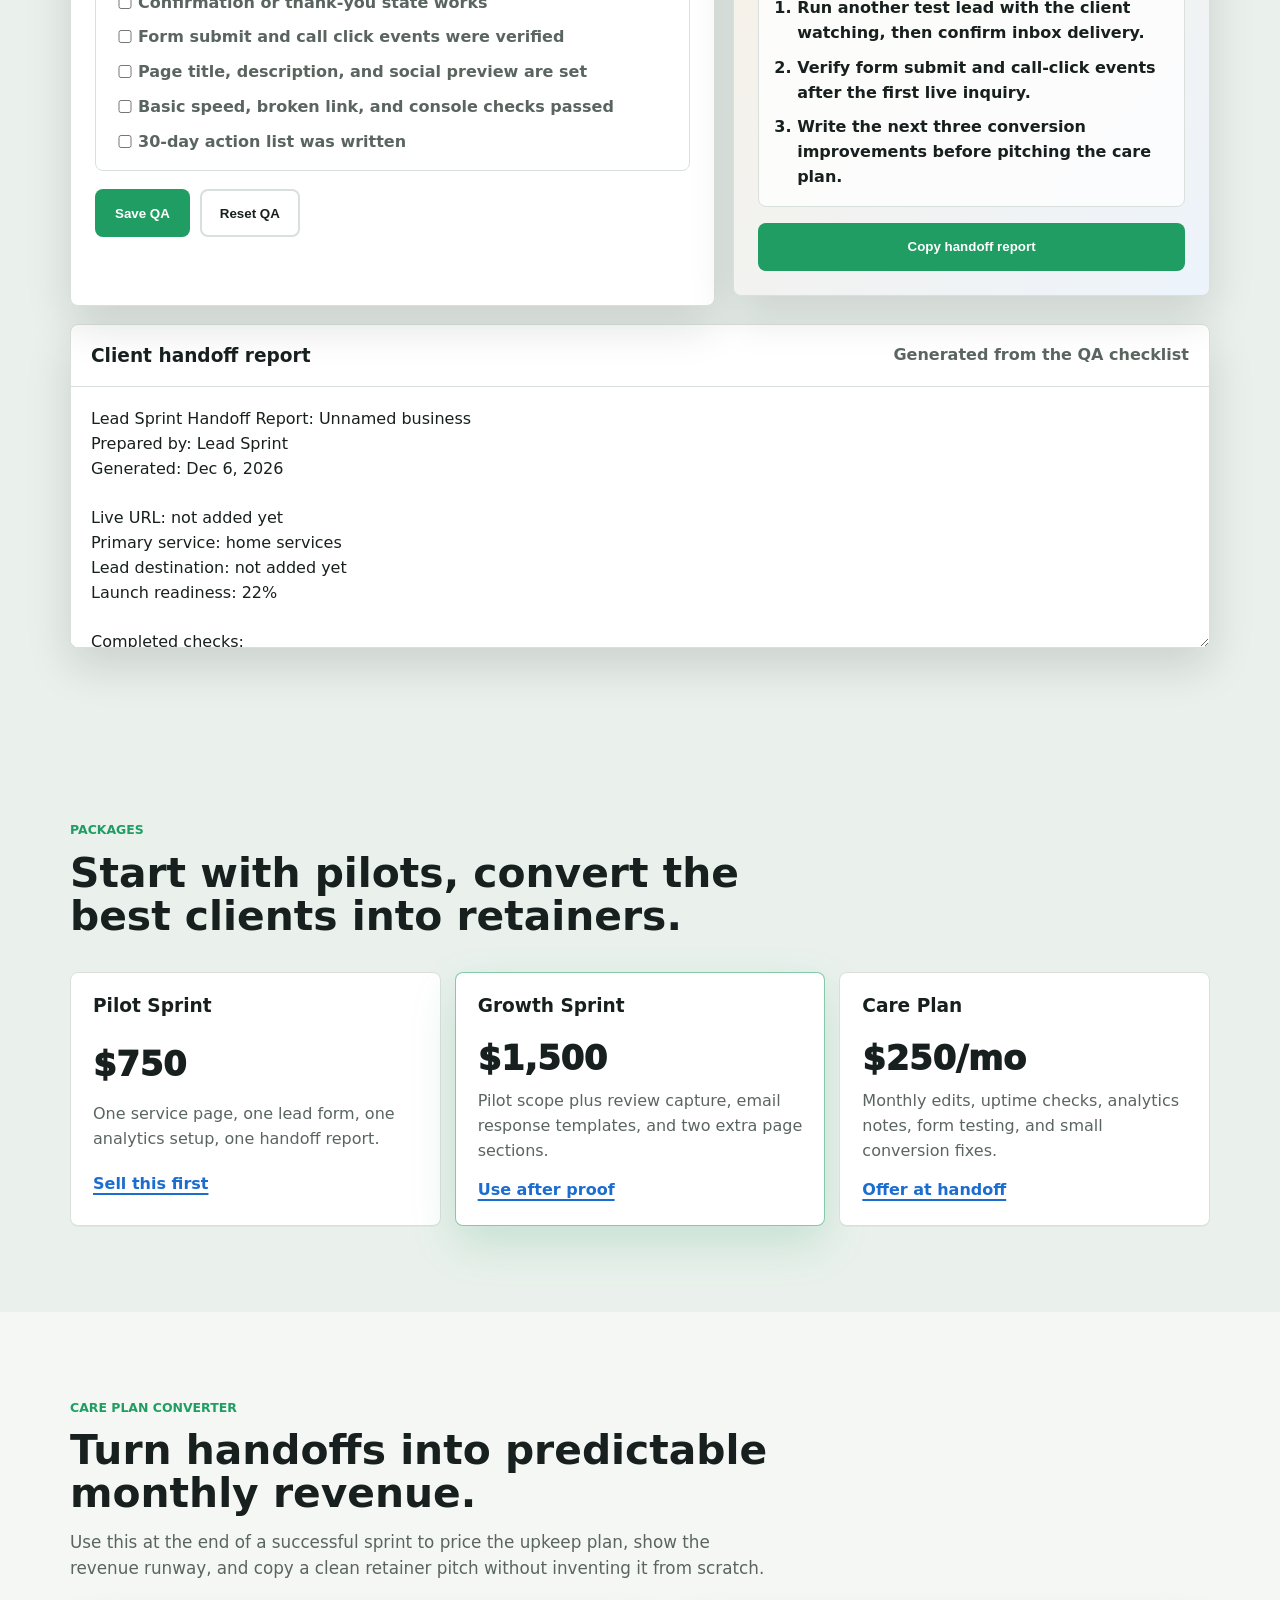
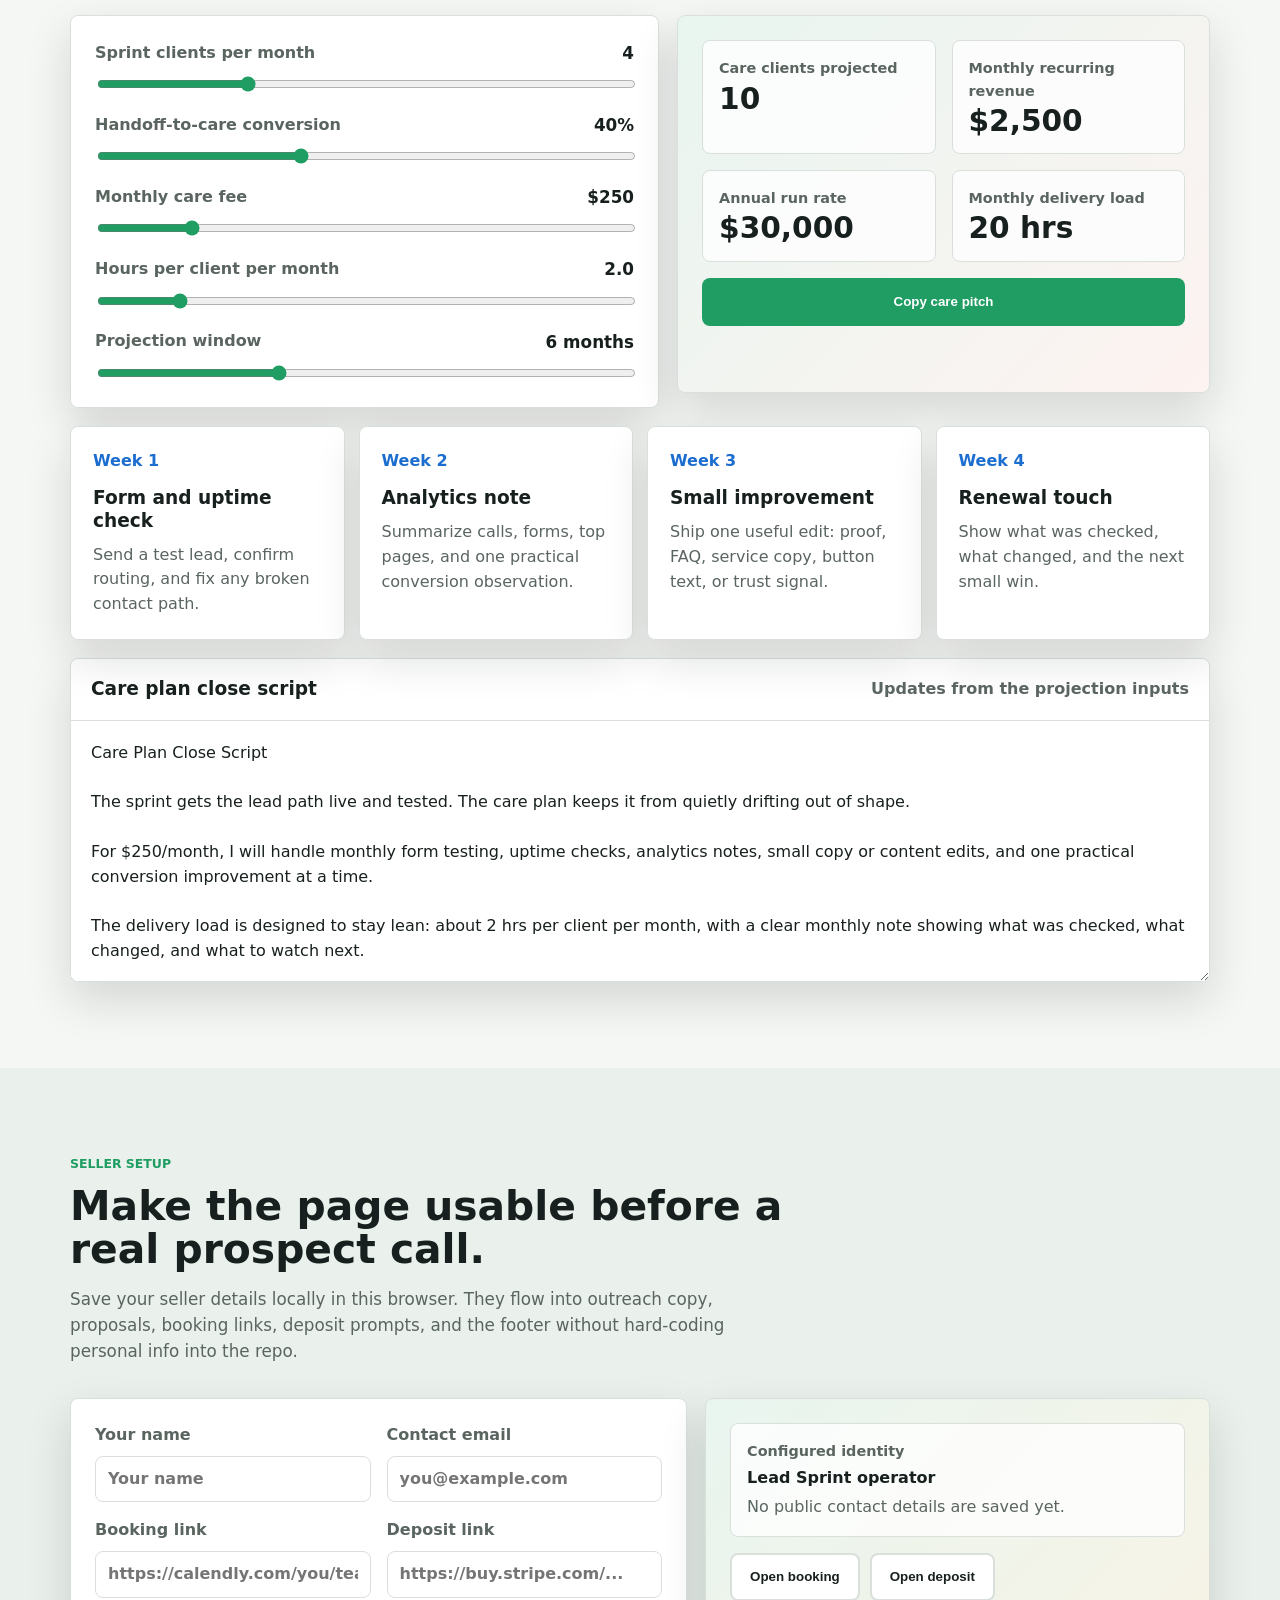
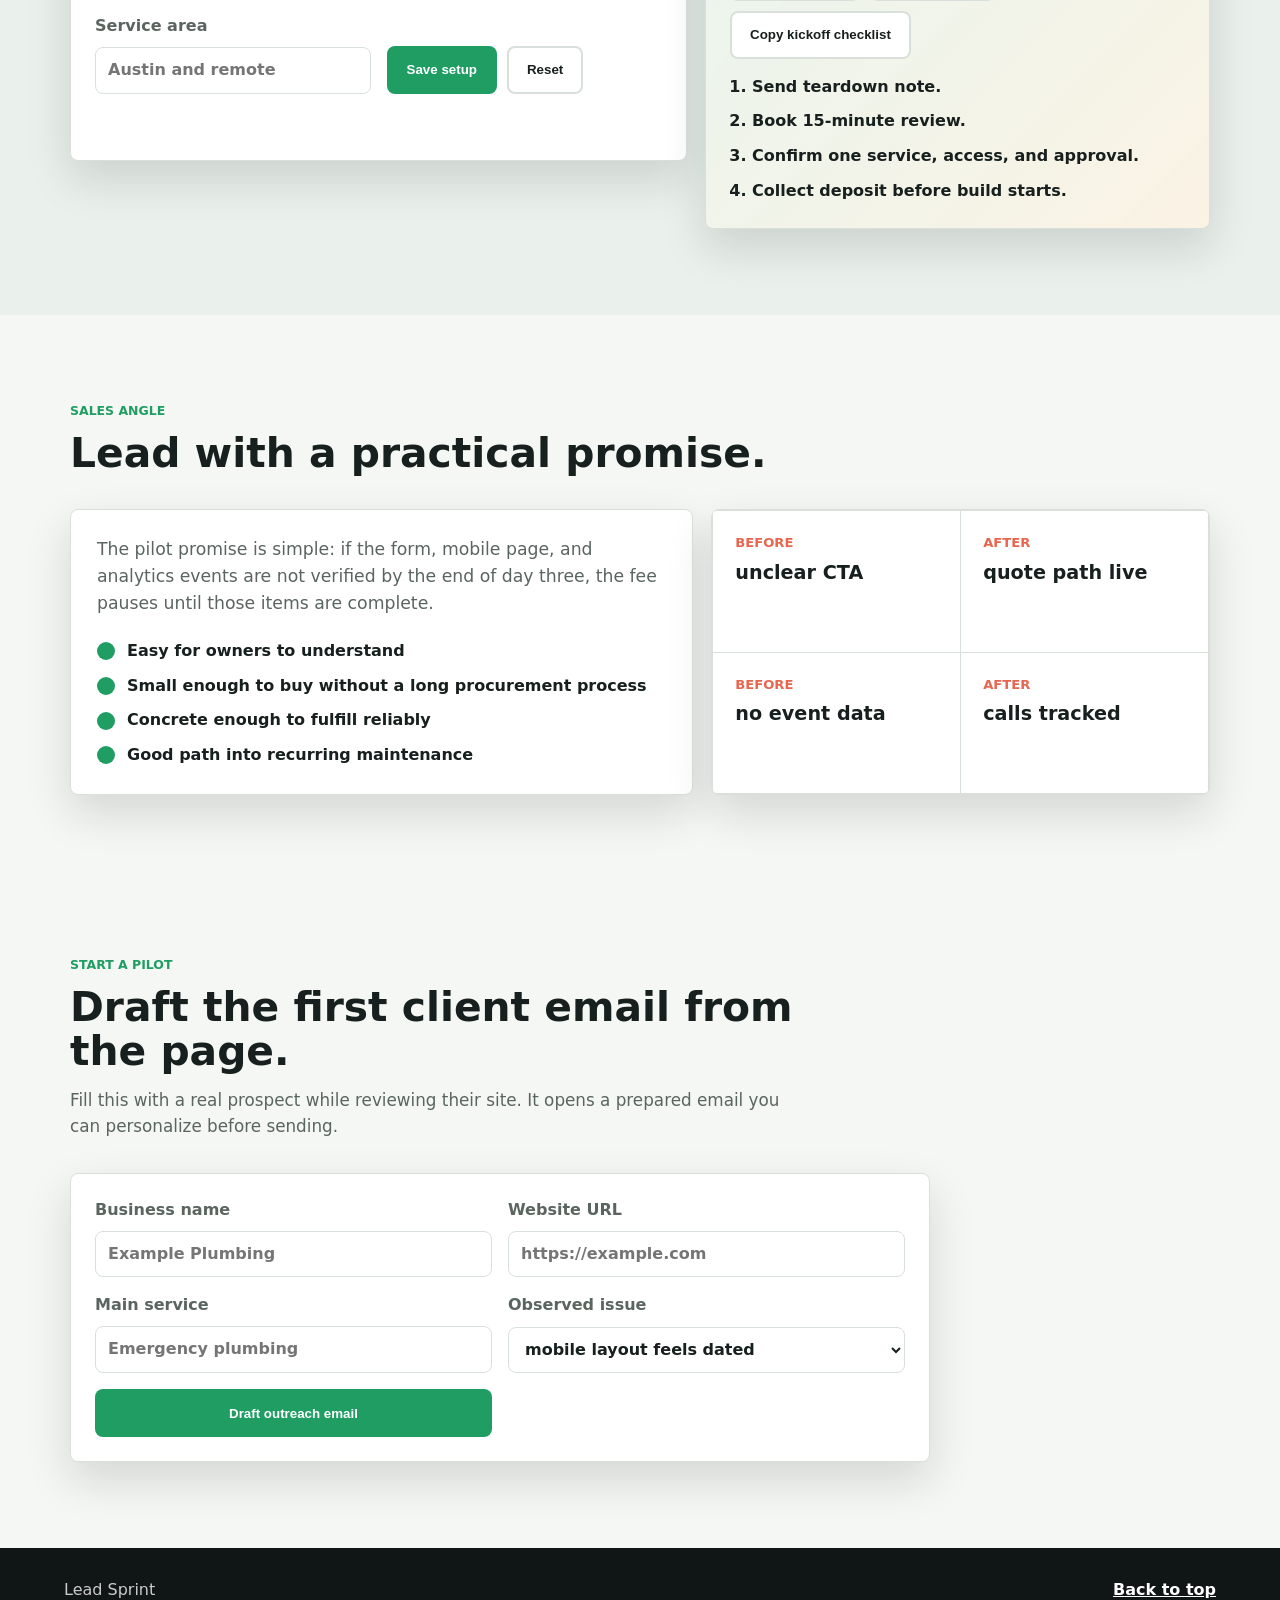
==== commit ef632462: "Add care plan revenue converter" ====
--- a/index.html
+++ b/index.html
@@ -26,6 +26,7 @@
         <a href="#planner">Plan</a>
         <a href="#delivery">Delivery</a>
         <a href="#handoff">QA</a>
+        <a href="#care">Care</a>
         <a href="#setup">Setup</a>
         <a href="#start">Start</a>
       </nav>
@@ -667,6 +668,99 @@
             <p>Monthly edits, uptime checks, analytics notes, form testing, and small conversion fixes.</p>
             <a class="text-link" href="#start">Offer at handoff</a>
           </article>
+        </div>
+      </section>
+
+      <section class="section" id="care">
+        <div class="section-heading">
+          <p class="eyebrow">Care plan converter</p>
+          <h2>Turn handoffs into predictable monthly revenue.</h2>
+          <p>
+            Use this at the end of a successful sprint to price the upkeep plan, show the revenue
+            runway, and copy a clean retainer pitch without inventing it from scratch.
+          </p>
+        </div>
+
+        <div class="care-layout">
+          <form class="care-form" id="careForm">
+            <label class="range-row" for="careSprintClients">
+              <span>Sprint clients per month</span>
+              <strong data-care-value-for="careSprintClients">4</strong>
+              <input id="careSprintClients" name="careSprintClients" type="range" min="1" max="12" step="1" value="4">
+            </label>
+            <label class="range-row" for="careConversionRate">
+              <span>Handoff-to-care conversion</span>
+              <strong data-care-value-for="careConversionRate">40%</strong>
+              <input id="careConversionRate" name="careConversionRate" type="range" min="10" max="90" step="5" value="40">
+            </label>
+            <label class="range-row" for="careFee">
+              <span>Monthly care fee</span>
+              <strong data-care-value-for="careFee">$250</strong>
+              <input id="careFee" name="careFee" type="range" min="150" max="750" step="25" value="250">
+            </label>
+            <label class="range-row" for="careHours">
+              <span>Hours per client per month</span>
+              <strong data-care-value-for="careHours">2.0</strong>
+              <input id="careHours" name="careHours" type="range" min="1" max="8" step="0.5" value="2">
+            </label>
+            <label class="range-row" for="careMonths">
+              <span>Projection window</span>
+              <strong data-care-value-for="careMonths">6 months</strong>
+              <input id="careMonths" name="careMonths" type="range" min="3" max="12" step="1" value="6">
+            </label>
+          </form>
+
+          <aside class="care-output" aria-live="polite">
+            <div>
+              <span class="result-label">Care clients projected</span>
+              <strong id="careClients">10</strong>
+            </div>
+            <div>
+              <span class="result-label">Monthly recurring revenue</span>
+              <strong id="careMrr">$2,500</strong>
+            </div>
+            <div>
+              <span class="result-label">Annual run rate</span>
+              <strong id="careArr">$30,000</strong>
+            </div>
+            <div>
+              <span class="result-label">Monthly delivery load</span>
+              <strong id="careLoad">20 hrs</strong>
+            </div>
+            <button class="button button-primary" id="copyCarePitch" type="button">Copy care pitch</button>
+            <p class="form-note" id="careNote" role="status"></p>
+          </aside>
+        </div>
+
+        <div class="care-rhythm" aria-label="Care plan delivery rhythm">
+          <article>
+            <span>Week 1</span>
+            <h3>Form and uptime check</h3>
+            <p>Send a test lead, confirm routing, and fix any broken contact path.</p>
+          </article>
+          <article>
+            <span>Week 2</span>
+            <h3>Analytics note</h3>
+            <p>Summarize calls, forms, top pages, and one practical conversion observation.</p>
+          </article>
+          <article>
+            <span>Week 3</span>
+            <h3>Small improvement</h3>
+            <p>Ship one useful edit: proof, FAQ, service copy, button text, or trust signal.</p>
+          </article>
+          <article>
+            <span>Week 4</span>
+            <h3>Renewal touch</h3>
+            <p>Show what was checked, what changed, and the next small win.</p>
+          </article>
+        </div>
+
+        <div class="care-script-panel">
+          <div class="pipeline-head">
+            <h3>Care plan close script</h3>
+            <span>Updates from the projection inputs</span>
+          </div>
+          <textarea id="carePitch" class="proposal-text" readonly></textarea>
         </div>
       </section>
 
--- a/styles.css
+++ b/styles.css
@@ -363,7 +363,11 @@
 .campaign-output,
 .handoff-form,
 .handoff-output,
-.handoff-report-panel {
+.handoff-report-panel,
+.care-form,
+.care-output,
+.care-rhythm article,
+.care-script-panel {
   border: 1px solid var(--line);
   border-radius: 8px;
   background: var(--surface);
@@ -1016,6 +1020,76 @@
   line-height: 1.05;
 }
 
+.care-layout {
+  display: grid;
+  grid-template-columns: minmax(0, 1.05fr) minmax(320px, 0.95fr);
+  gap: 18px;
+  align-items: start;
+}
+
+.care-form {
+  display: grid;
+  gap: 18px;
+  padding: 24px;
+}
+
+.care-output {
+  display: grid;
+  grid-template-columns: repeat(2, minmax(0, 1fr));
+  gap: 16px;
+  padding: 24px;
+  background:
+    linear-gradient(135deg, rgba(31, 157, 99, 0.1), rgba(232, 102, 79, 0.08)),
+    var(--surface);
+}
+
+.care-output > div {
+  padding: 16px;
+  border: 1px solid var(--line);
+  border-radius: 8px;
+  background: rgba(255, 255, 255, 0.78);
+}
+
+.care-output strong {
+  display: block;
+  margin-top: 4px;
+  font-size: 1.85rem;
+  line-height: 1.05;
+}
+
+.care-output .button,
+.care-output .form-note {
+  grid-column: 1 / -1;
+}
+
+.care-rhythm {
+  display: grid;
+  grid-template-columns: repeat(4, minmax(0, 1fr));
+  gap: 14px;
+  margin-top: 18px;
+}
+
+.care-rhythm article {
+  padding: 22px;
+}
+
+.care-rhythm span {
+  display: inline-block;
+  margin-bottom: 14px;
+  color: var(--blue);
+  font-weight: 900;
+}
+
+.care-rhythm p {
+  margin: 0;
+  color: var(--muted);
+}
+
+.care-script-panel {
+  margin-top: 18px;
+  overflow: hidden;
+}
+
 .cadence-grid {
   display: grid;
   grid-template-columns: repeat(4, minmax(0, 1fr));
@@ -1218,11 +1292,13 @@
   .setup-layout,
   .planner-layout,
   .campaign-layout,
-  .handoff-layout {
+  .handoff-layout,
+  .care-layout {
     grid-template-columns: 1fr;
   }
 
-  .cadence-grid {
+  .cadence-grid,
+  .care-rhythm {
     grid-template-columns: repeat(2, minmax(0, 1fr));
   }
 }
@@ -1263,7 +1339,9 @@
   .field-grid,
   .settings-form,
   .cadence-grid,
-  .campaign-metrics {
+  .campaign-metrics,
+  .care-output,
+  .care-rhythm {
     grid-template-columns: 1fr;
   }
 
@@ -1323,7 +1401,9 @@
   .campaign-form,
   .campaign-output,
   .handoff-form,
-  .handoff-output {
+  .handoff-output,
+  .care-form,
+  .care-output {
     padding: 18px;
   }
 
@@ -1334,7 +1414,8 @@
   .settings-actions .button,
   .close-actions .button,
   .planner-output .button,
-  .handoff-output .button {
+  .handoff-output .button,
+  .care-output .button {
     width: 100%;
   }
 
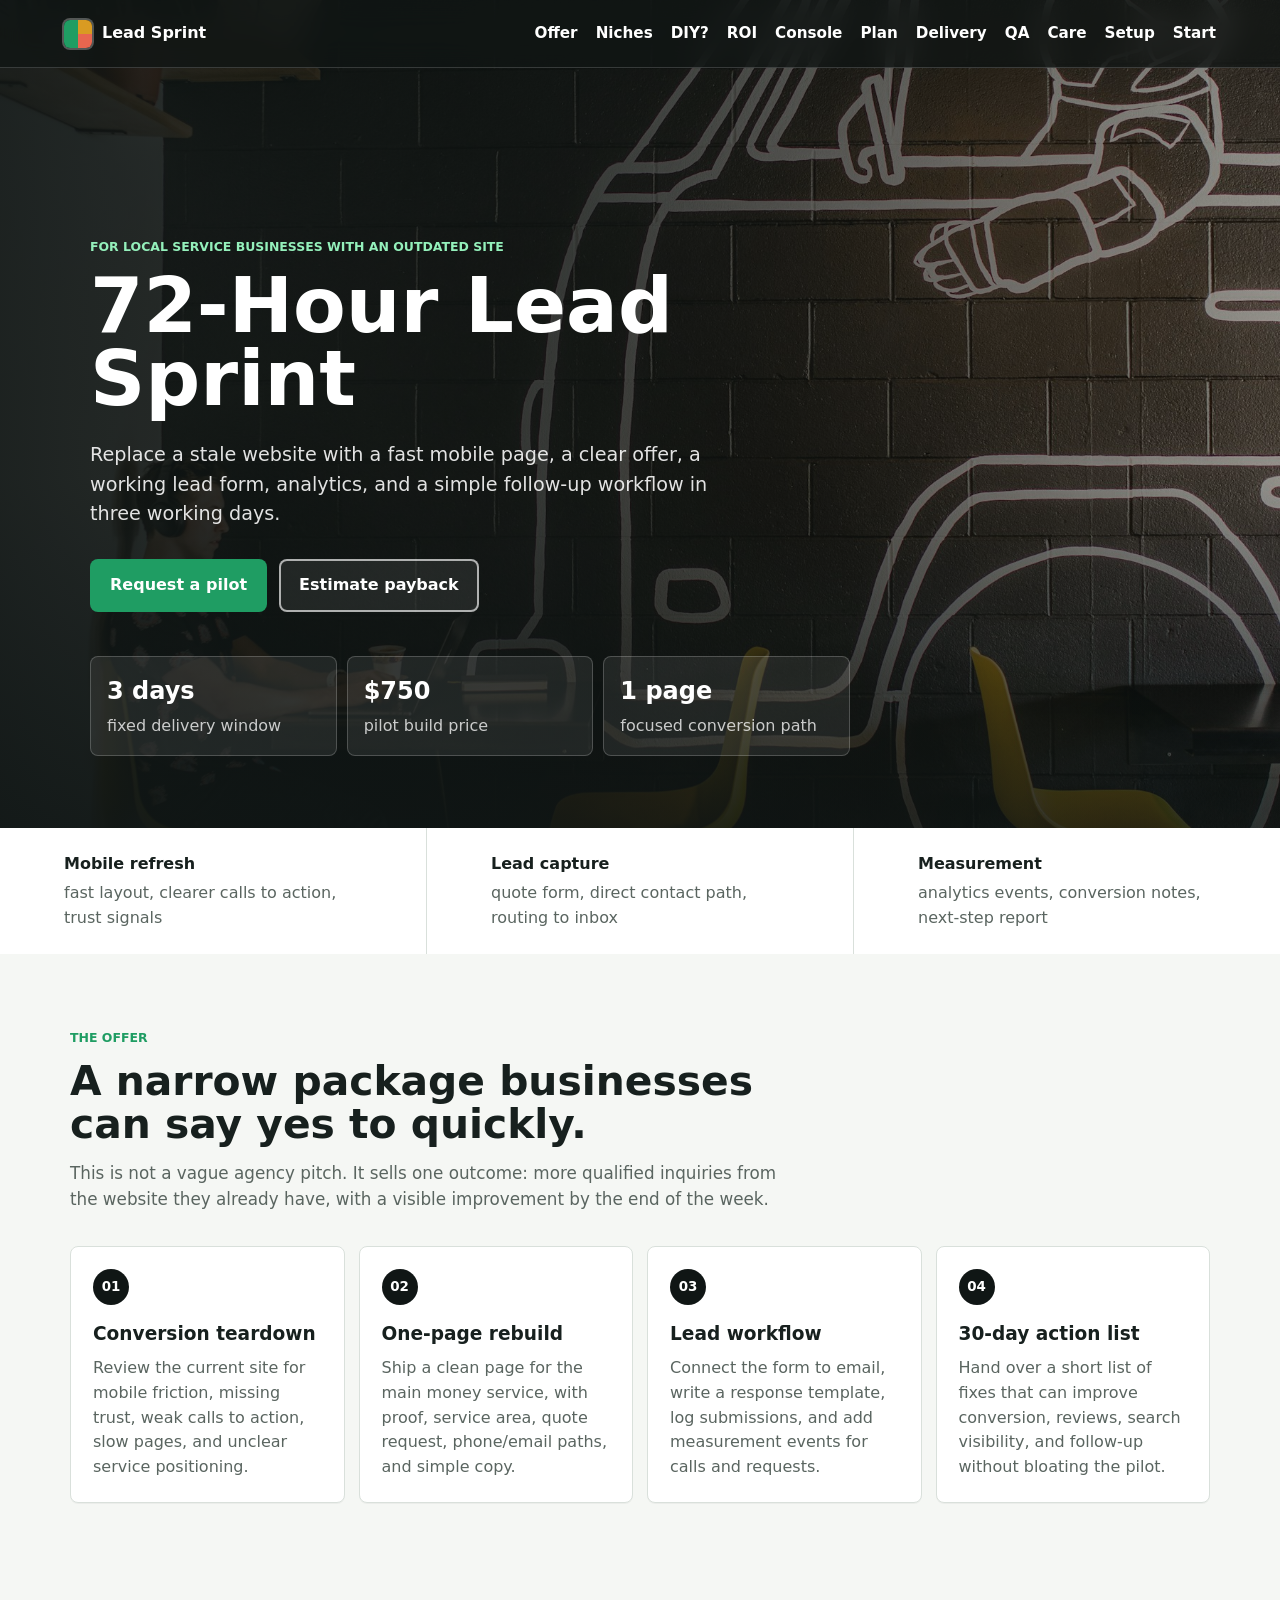
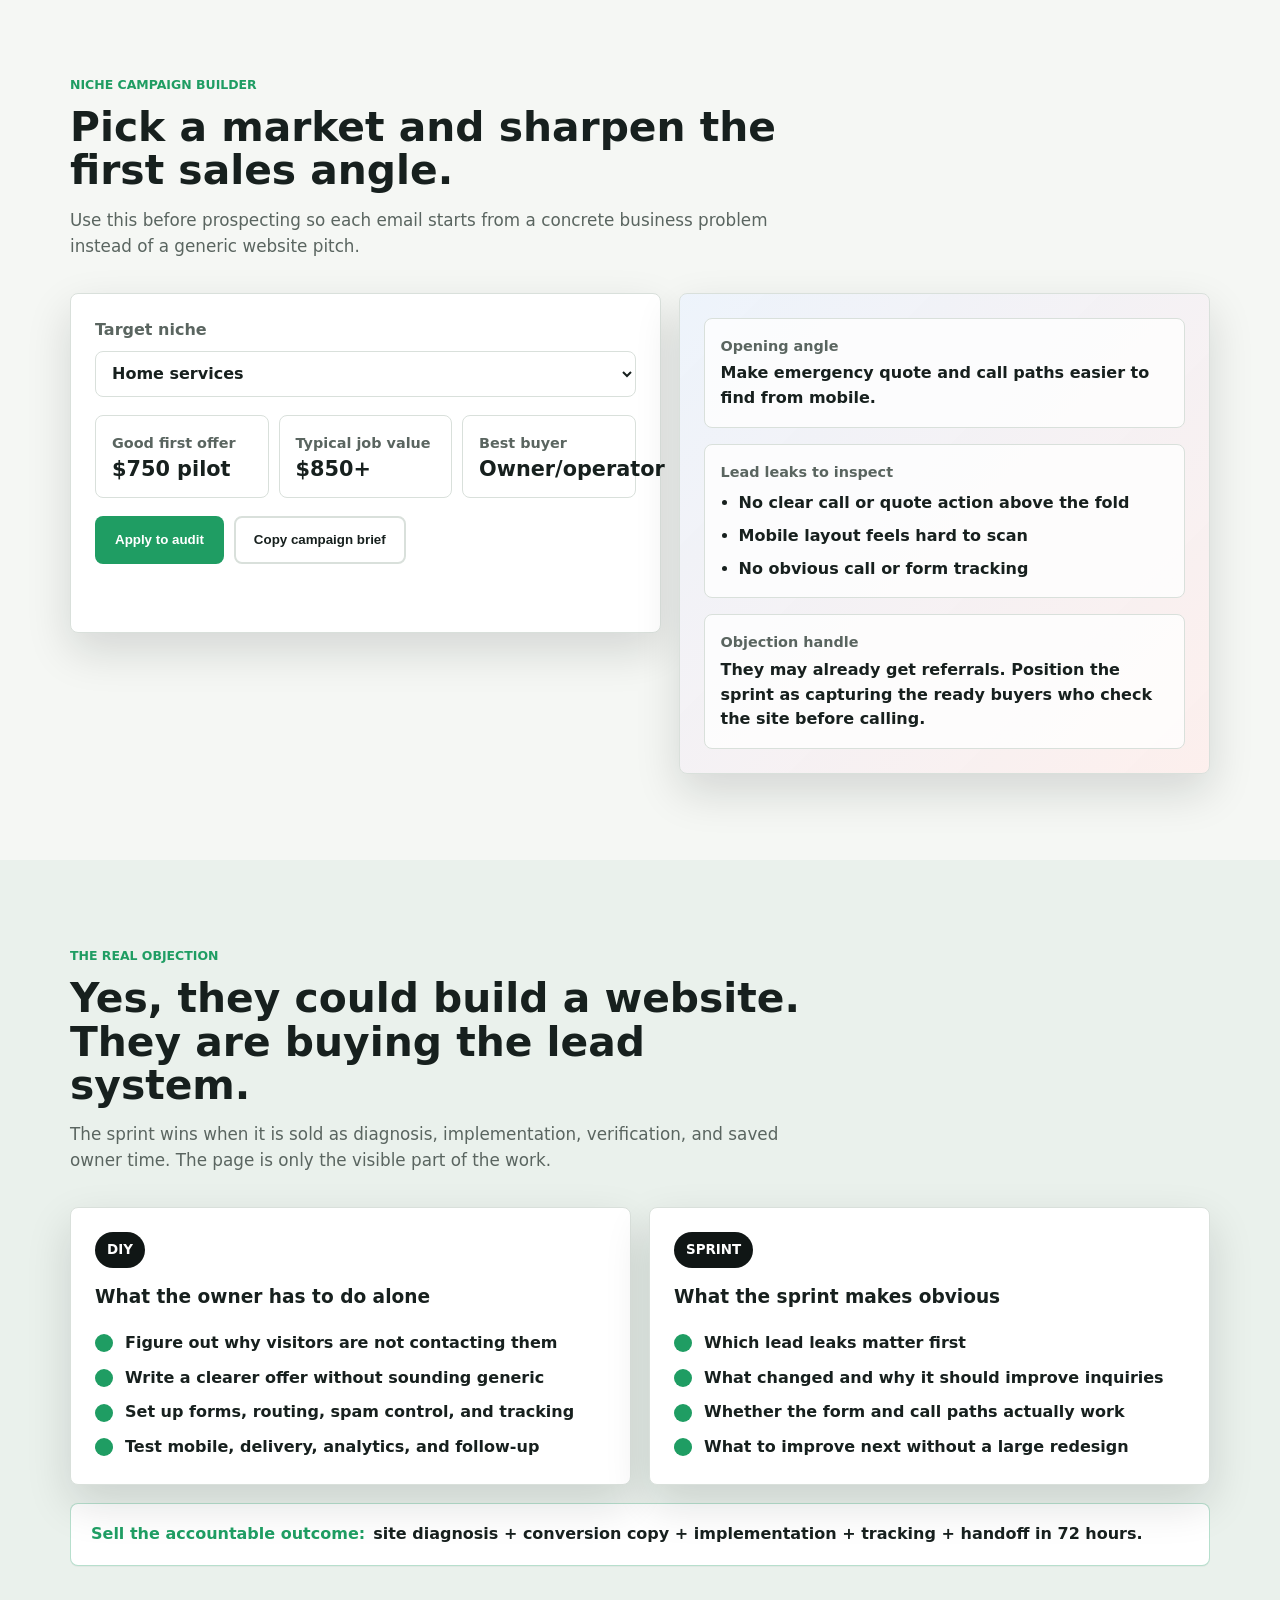
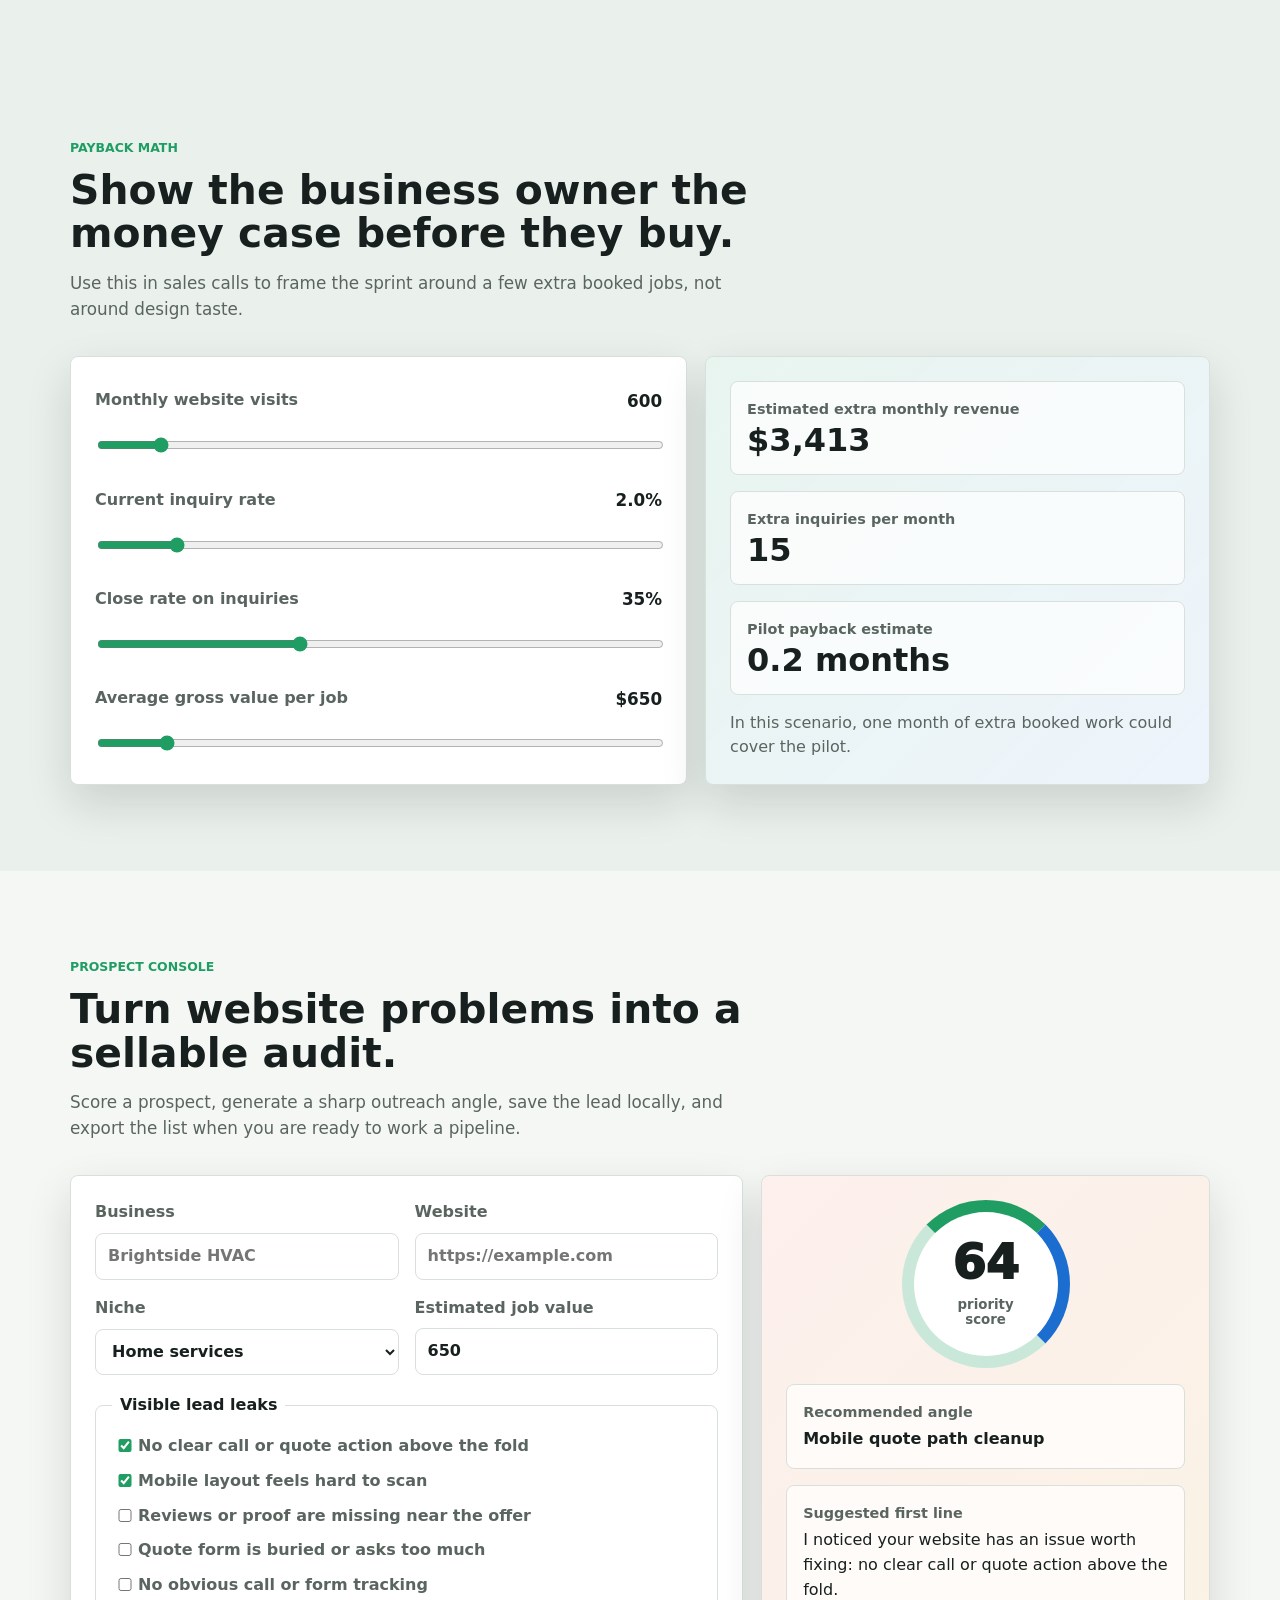
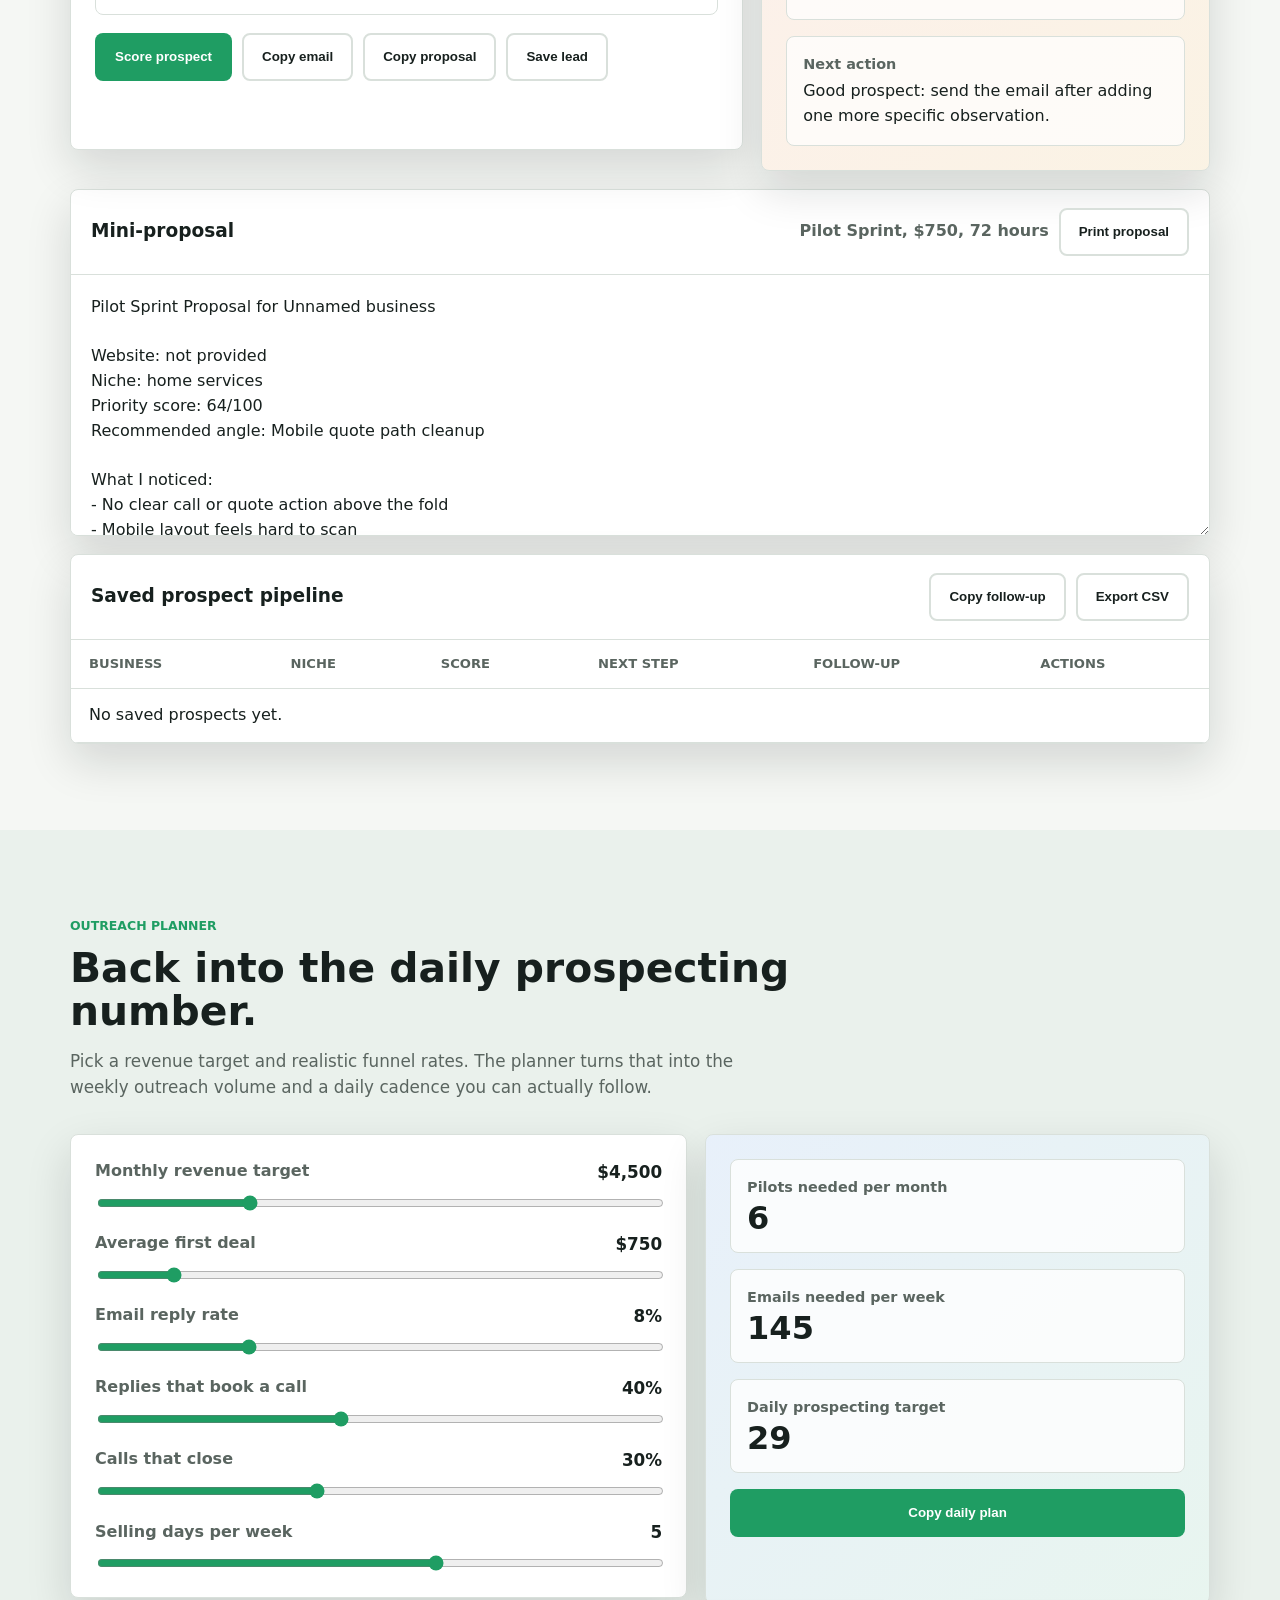
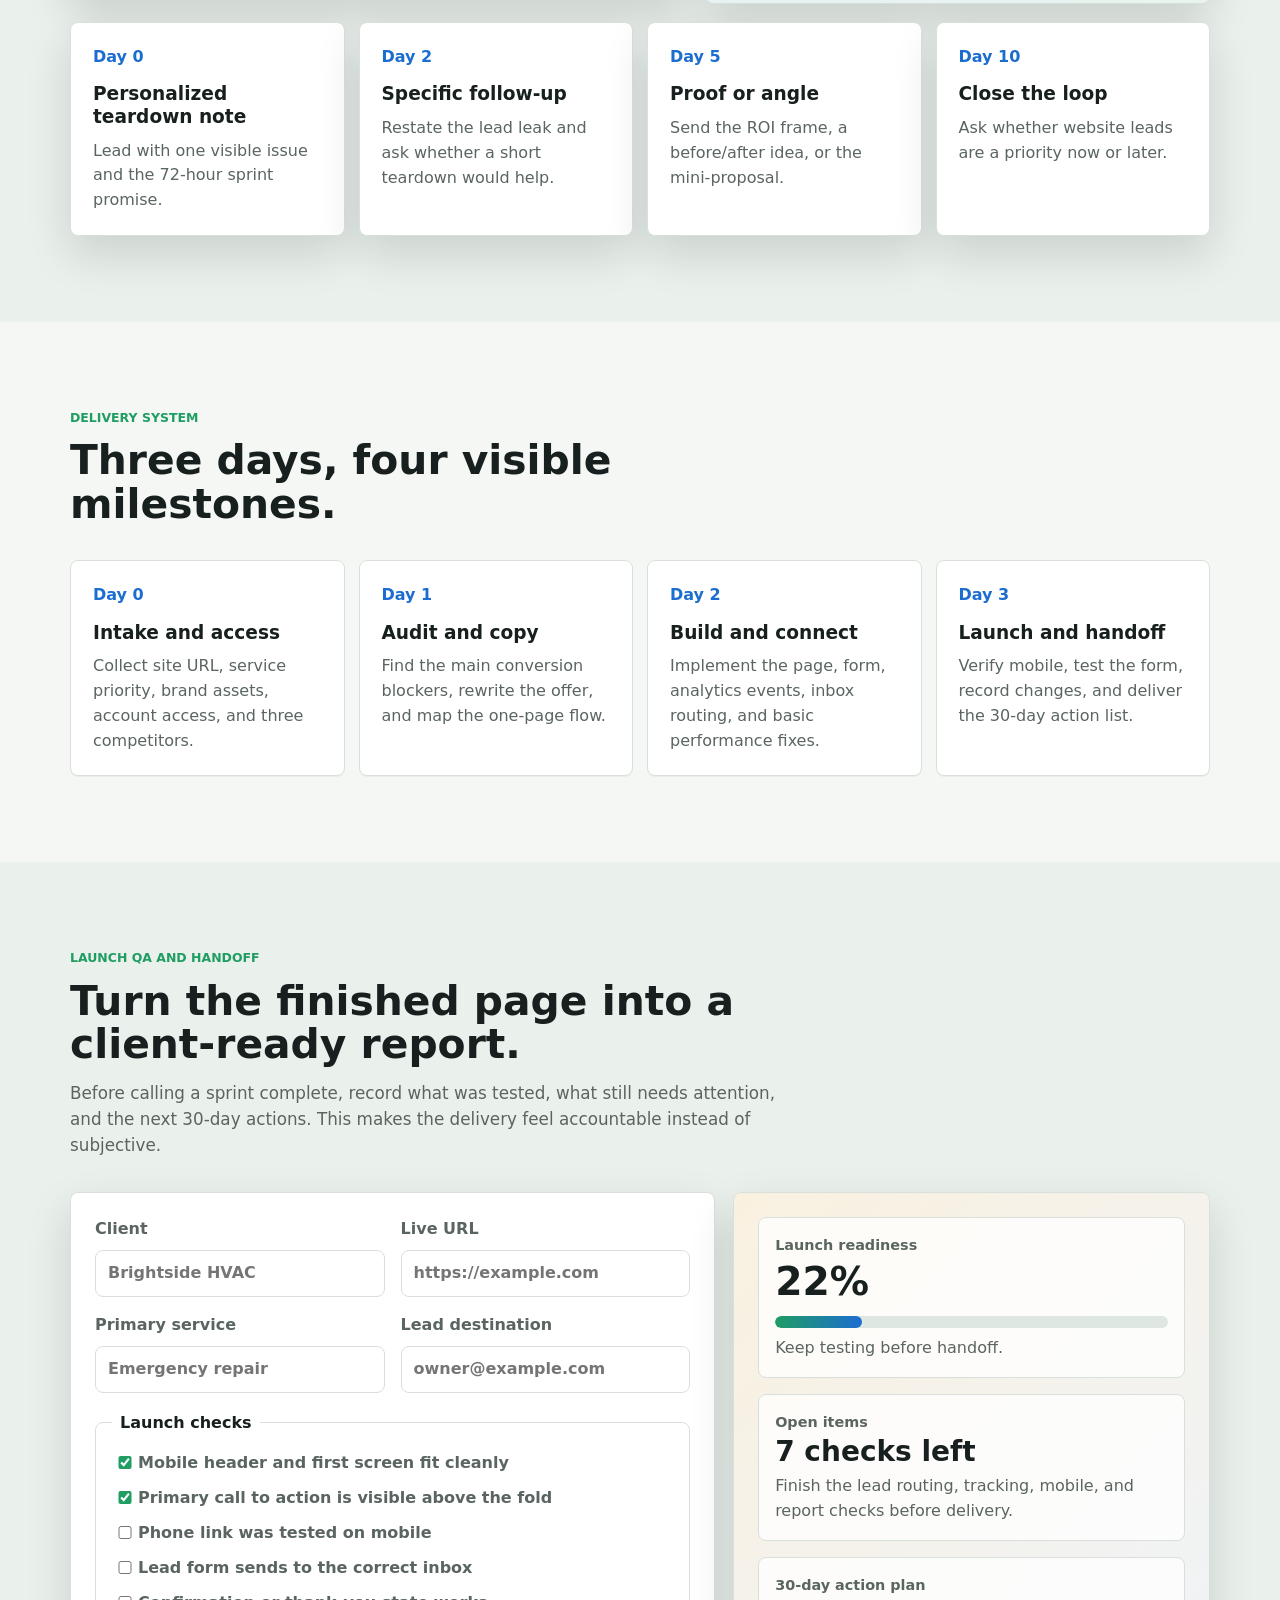
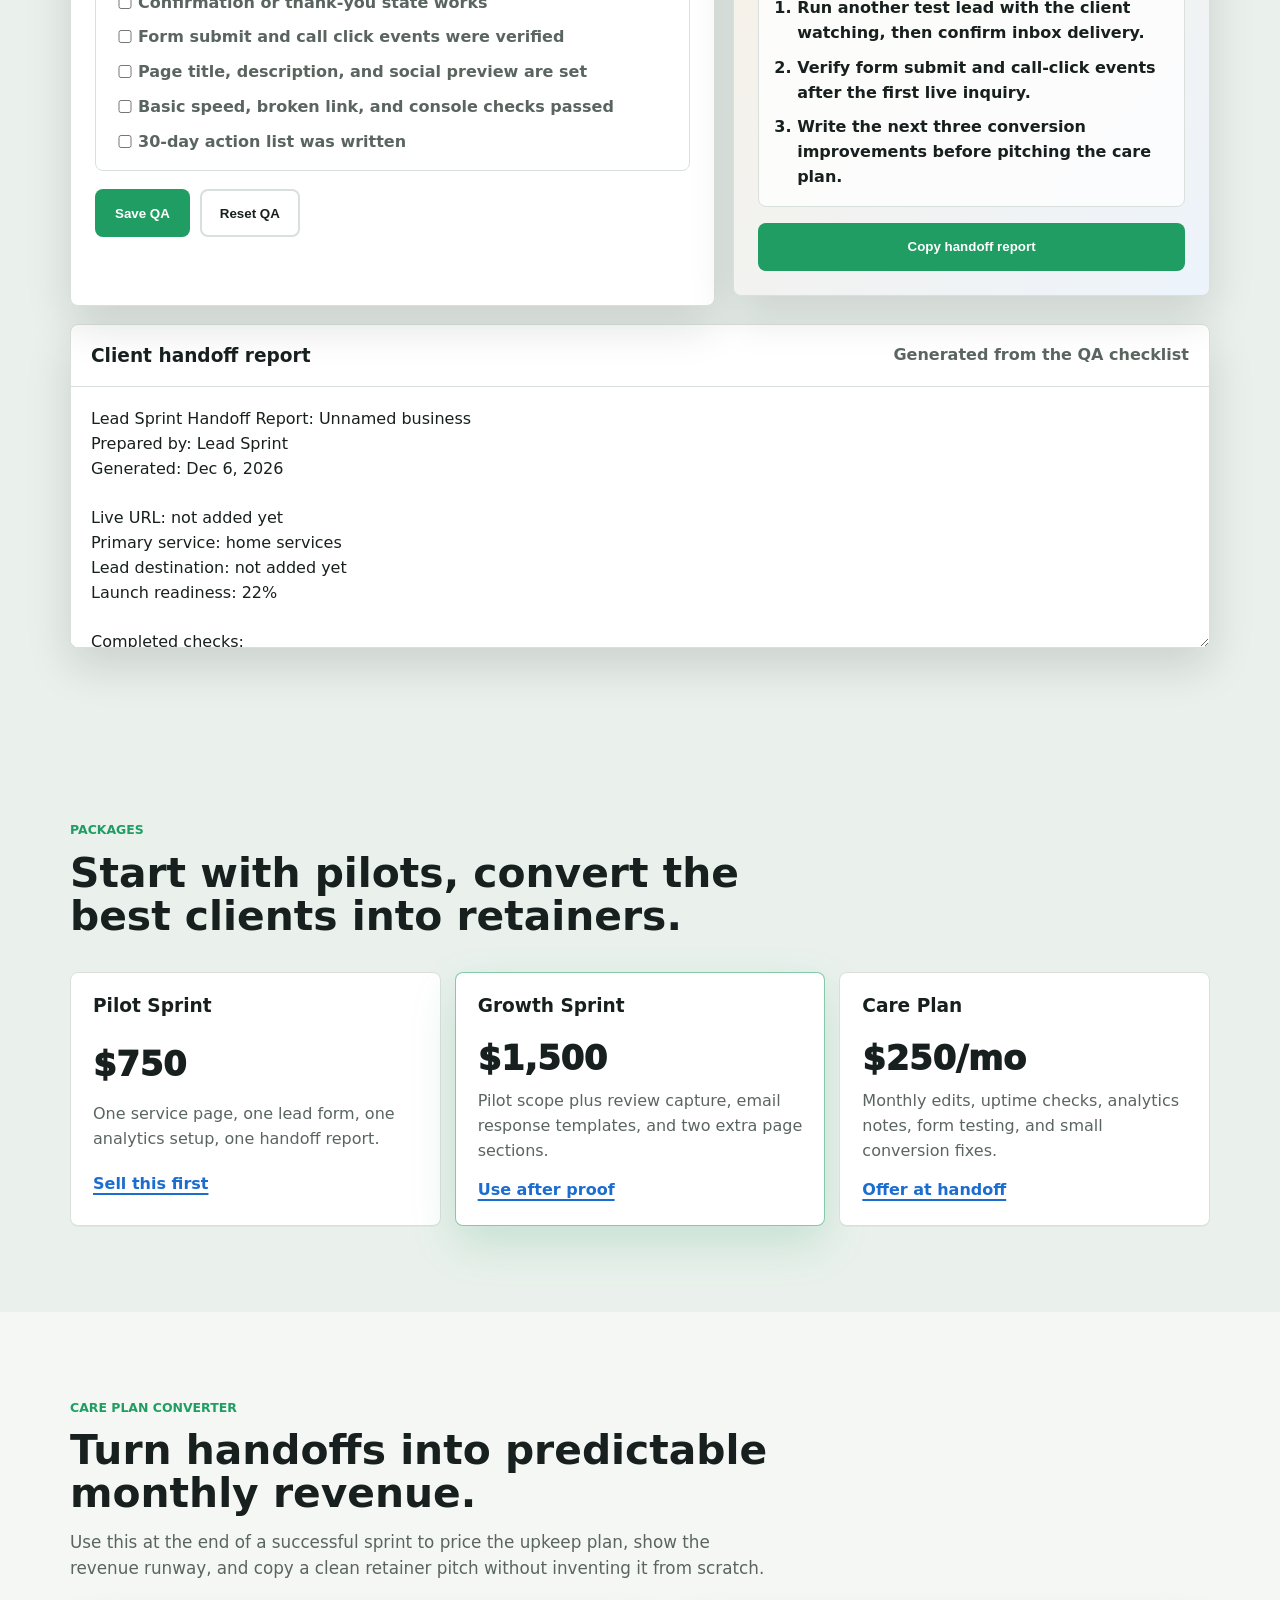
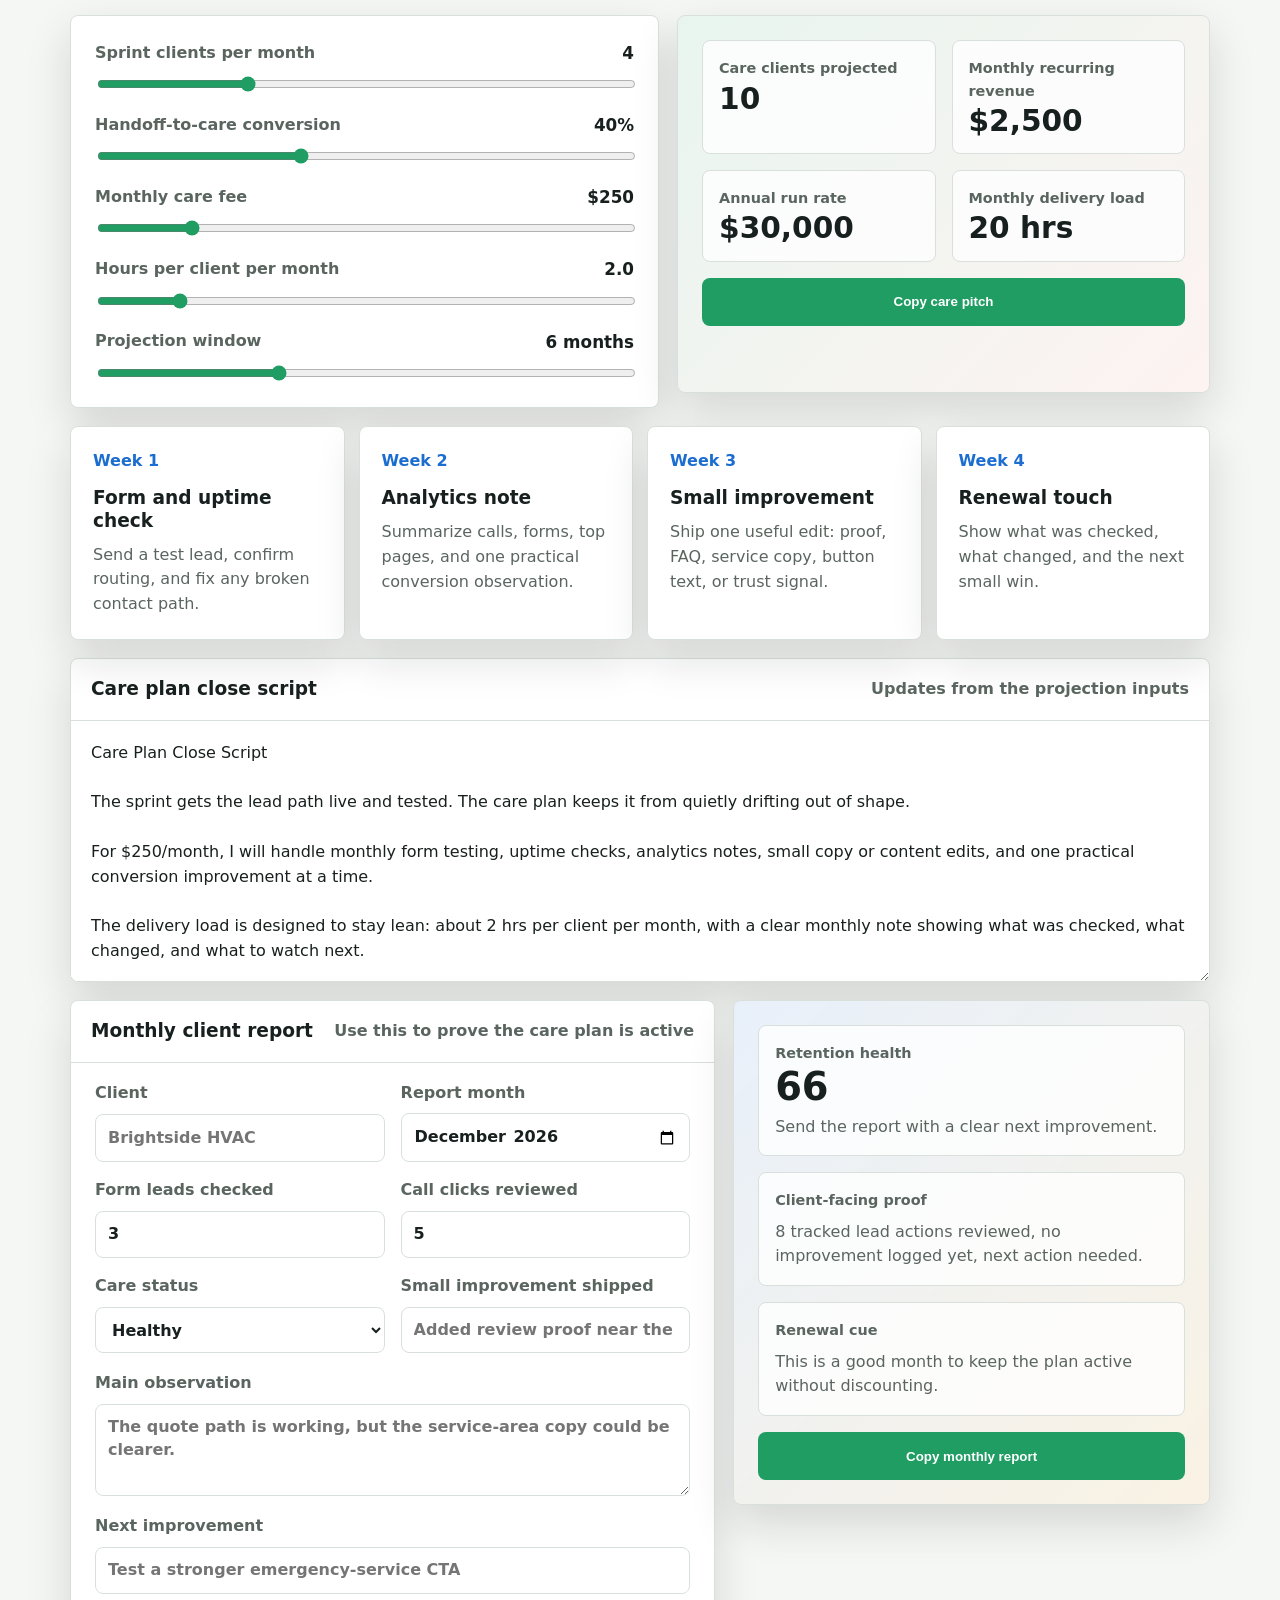
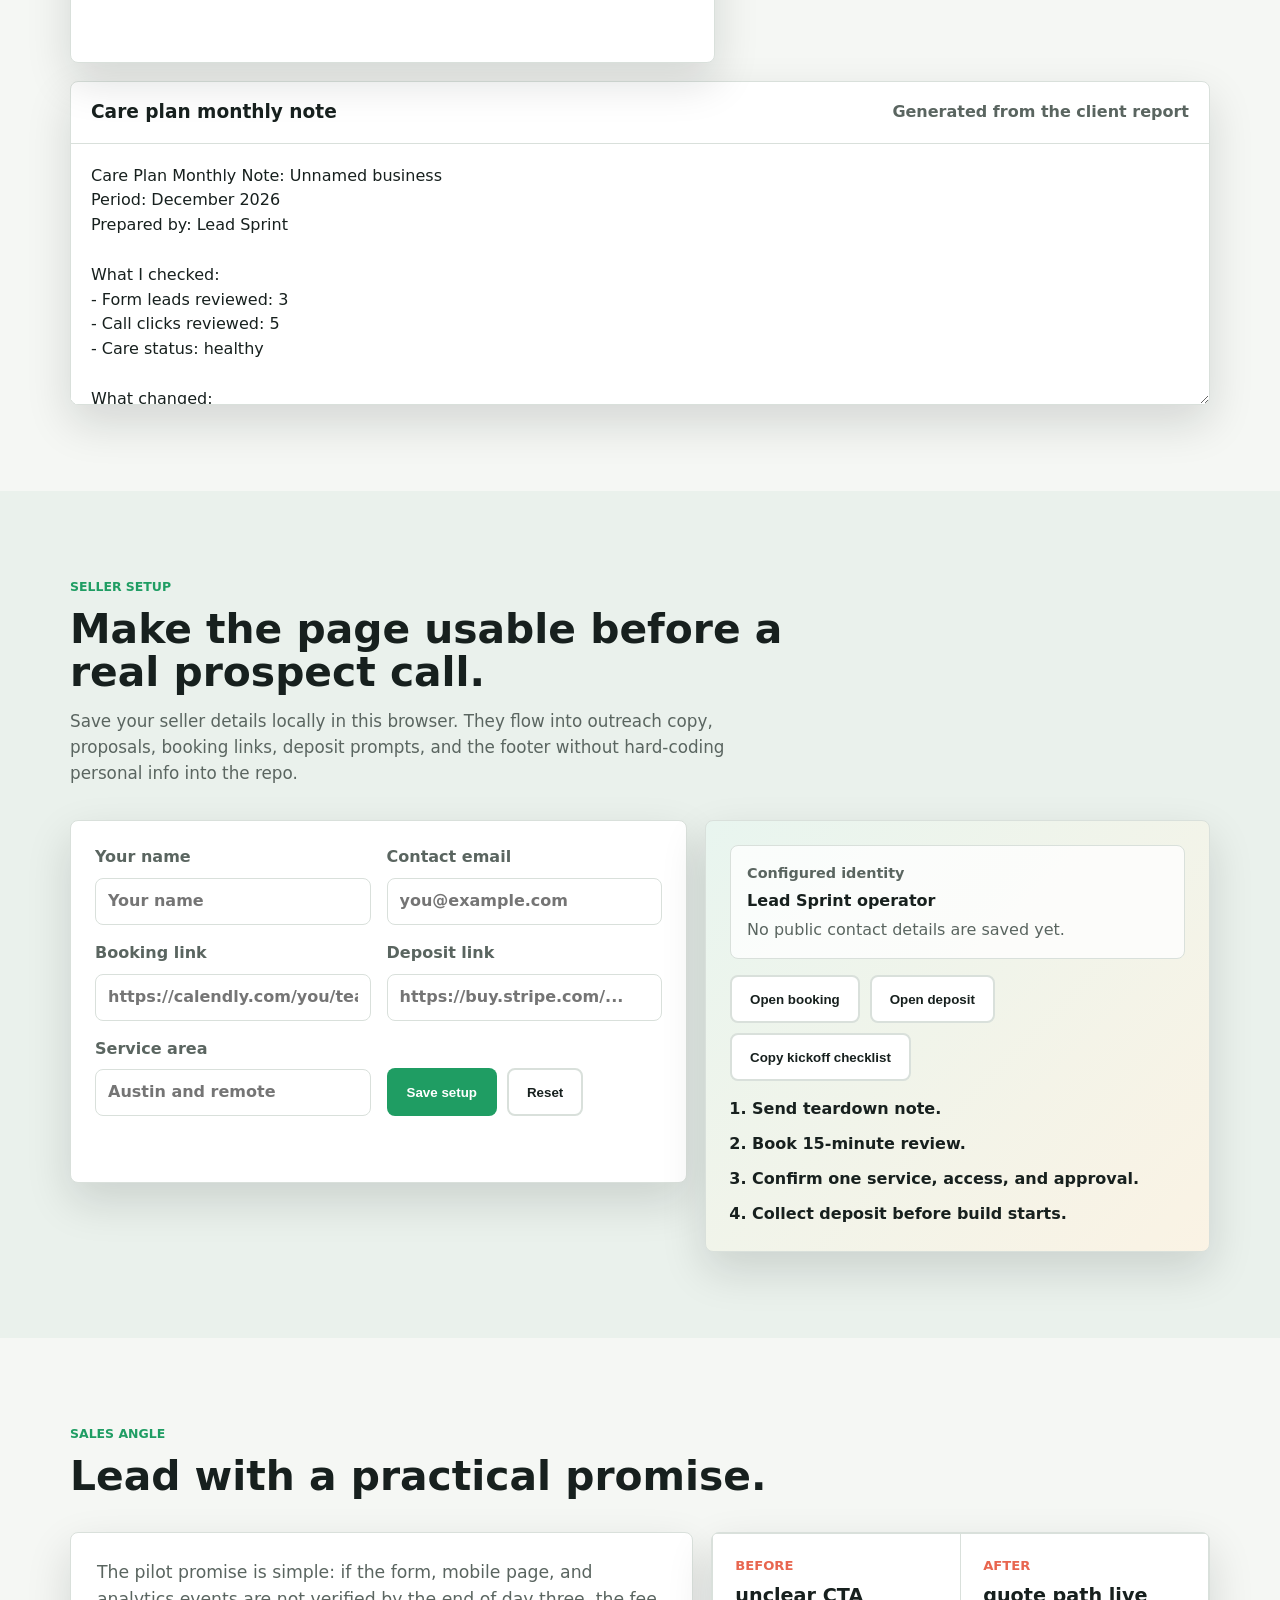
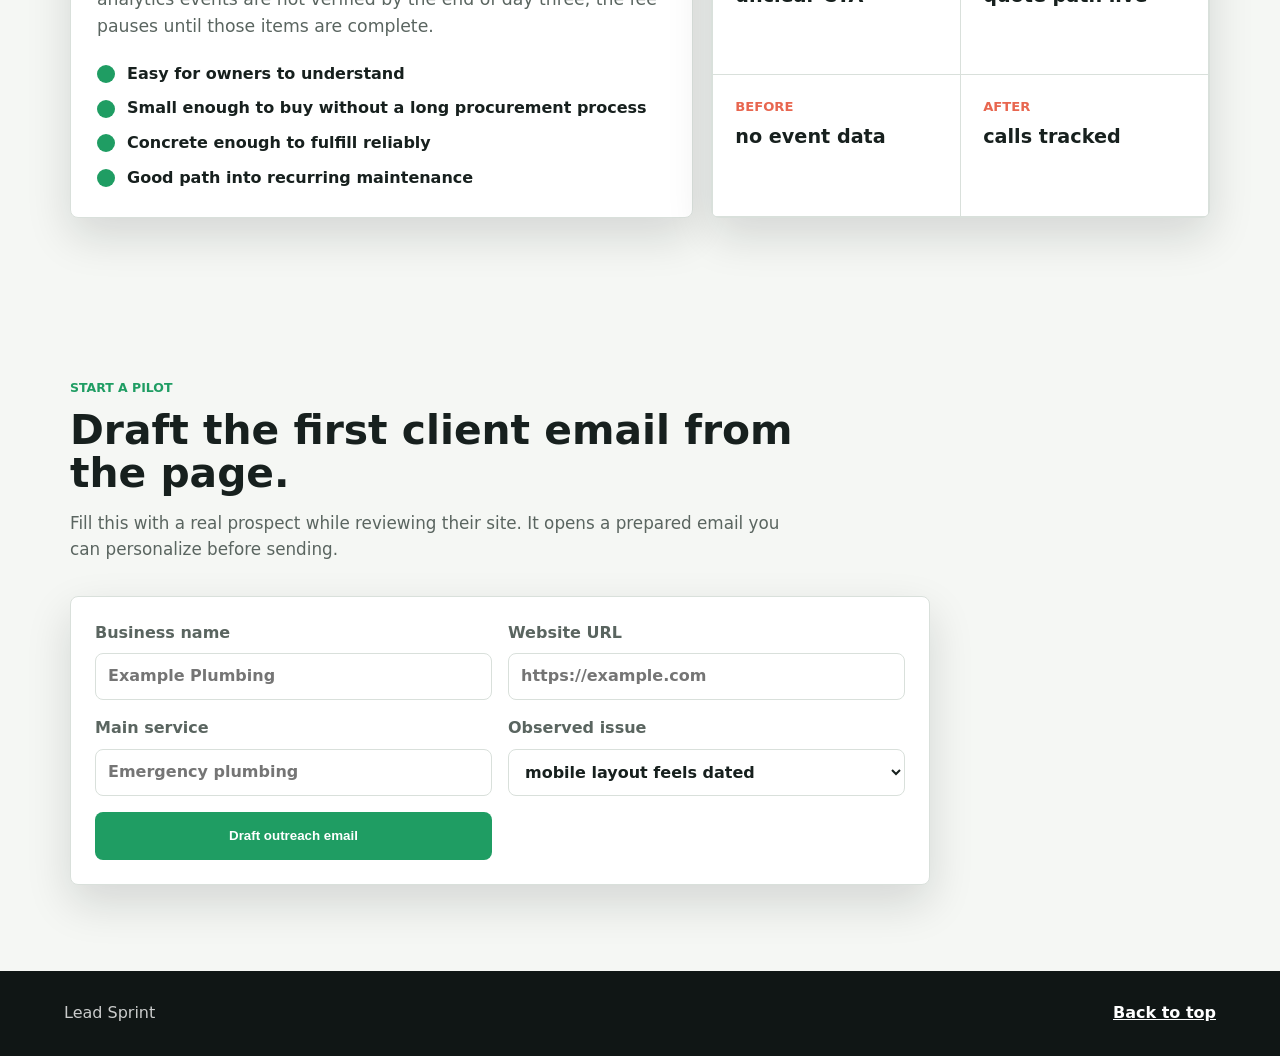
==== commit 1991f3ab: "Add monthly care report builder" ====
--- a/index.html
+++ b/index.html
@@ -762,6 +762,79 @@
           </div>
           <textarea id="carePitch" class="proposal-text" readonly></textarea>
         </div>
+
+        <div class="monthly-layout">
+          <form class="monthly-form" id="monthlyReportForm">
+            <div class="pipeline-head compact-head">
+              <h3>Monthly client report</h3>
+              <span>Use this to prove the care plan is active</span>
+            </div>
+            <div class="field-grid">
+              <label>
+                <span>Client</span>
+                <input id="monthlyClient" name="monthlyClient" type="text" placeholder="Brightside HVAC">
+              </label>
+              <label>
+                <span>Report month</span>
+                <input id="monthlyPeriod" name="monthlyPeriod" type="month">
+              </label>
+              <label>
+                <span>Form leads checked</span>
+                <input id="monthlyForms" name="monthlyForms" type="number" min="0" step="1" value="3">
+              </label>
+              <label>
+                <span>Call clicks reviewed</span>
+                <input id="monthlyCalls" name="monthlyCalls" type="number" min="0" step="1" value="5">
+              </label>
+              <label>
+                <span>Care status</span>
+                <select id="monthlyStatus" name="monthlyStatus">
+                  <option value="healthy">Healthy</option>
+                  <option value="watch">Watch closely</option>
+                  <option value="fix">Needs a fix</option>
+                </select>
+              </label>
+              <label>
+                <span>Small improvement shipped</span>
+                <input id="monthlyUpdate" name="monthlyUpdate" type="text" placeholder="Added review proof near the quote button">
+              </label>
+            </div>
+            <label>
+              <span>Main observation</span>
+              <textarea id="monthlyObservation" name="monthlyObservation" rows="3" placeholder="The quote path is working, but the service-area copy could be clearer."></textarea>
+            </label>
+            <label>
+              <span>Next improvement</span>
+              <input id="monthlyNext" name="monthlyNext" type="text" placeholder="Test a stronger emergency-service CTA">
+            </label>
+            <p class="form-note" id="monthlyNote" role="status"></p>
+          </form>
+
+          <aside class="monthly-output" aria-live="polite">
+            <div>
+              <span class="result-label">Retention health</span>
+              <strong id="monthlyScore">82</strong>
+              <p id="monthlyStatusLine">Send the report and ask to continue care.</p>
+            </div>
+            <div>
+              <span class="result-label">Client-facing proof</span>
+              <p id="monthlyProof">8 tracked lead actions reviewed, one improvement shipped, next action ready.</p>
+            </div>
+            <div>
+              <span class="result-label">Renewal cue</span>
+              <p id="monthlyRenewalCue">This is a good month to keep the plan active without discounting.</p>
+            </div>
+            <button class="button button-primary" id="copyMonthlyReport" type="button">Copy monthly report</button>
+          </aside>
+        </div>
+
+        <div class="monthly-report-panel">
+          <div class="pipeline-head">
+            <h3>Care plan monthly note</h3>
+            <span>Generated from the client report</span>
+          </div>
+          <textarea id="monthlyReport" class="proposal-text" readonly></textarea>
+        </div>
       </section>
 
       <section class="section section-band" id="setup">
--- a/styles.css
+++ b/styles.css
@@ -367,7 +367,10 @@
 .care-form,
 .care-output,
 .care-rhythm article,
-.care-script-panel {
+.care-script-panel,
+.monthly-form,
+.monthly-output,
+.monthly-report-panel {
   border: 1px solid var(--line);
   border-radius: 8px;
   background: var(--surface);
@@ -1090,6 +1093,84 @@
   overflow: hidden;
 }
 
+.monthly-layout {
+  display: grid;
+  grid-template-columns: minmax(0, 1.15fr) minmax(320px, 0.85fr);
+  gap: 18px;
+  align-items: start;
+  margin-top: 18px;
+}
+
+.monthly-form {
+  display: grid;
+  gap: 18px;
+  padding: 0 24px 24px;
+  overflow: hidden;
+}
+
+.monthly-form .compact-head {
+  margin: 0 -24px;
+}
+
+.monthly-form label {
+  display: grid;
+  gap: 8px;
+  color: var(--muted);
+  font-weight: 800;
+}
+
+.monthly-form input,
+.monthly-form select,
+.monthly-form textarea {
+  min-height: 46px;
+  width: 100%;
+  border: 1px solid var(--line);
+  border-radius: 8px;
+  padding: 10px 12px;
+  color: var(--ink);
+  background: #ffffff;
+  font: inherit;
+}
+
+.monthly-form textarea {
+  min-height: 92px;
+  resize: vertical;
+  line-height: 1.45;
+}
+
+.monthly-output {
+  display: grid;
+  gap: 16px;
+  padding: 24px;
+  background:
+    linear-gradient(135deg, rgba(28, 109, 208, 0.1), rgba(217, 155, 34, 0.12)),
+    var(--surface);
+}
+
+.monthly-output > div {
+  padding: 16px;
+  border: 1px solid var(--line);
+  border-radius: 8px;
+  background: rgba(255, 255, 255, 0.78);
+}
+
+.monthly-output strong {
+  display: block;
+  margin-top: 4px;
+  font-size: 2.4rem;
+  line-height: 1;
+}
+
+.monthly-output p {
+  margin: 8px 0 0;
+  color: var(--muted);
+}
+
+.monthly-report-panel {
+  margin-top: 18px;
+  overflow: hidden;
+}
+
 .cadence-grid {
   display: grid;
   grid-template-columns: repeat(4, minmax(0, 1fr));
@@ -1293,7 +1374,8 @@
   .planner-layout,
   .campaign-layout,
   .handoff-layout,
-  .care-layout {
+  .care-layout,
+  .monthly-layout {
     grid-template-columns: 1fr;
   }
 
@@ -1403,8 +1485,17 @@
   .handoff-form,
   .handoff-output,
   .care-form,
-  .care-output {
+  .care-output,
+  .monthly-output {
     padding: 18px;
+  }
+
+  .monthly-form {
+    padding: 0 18px 18px;
+  }
+
+  .monthly-form .compact-head {
+    margin: 0 -18px;
   }
 
   .console-actions,
@@ -1415,7 +1506,8 @@
   .close-actions .button,
   .planner-output .button,
   .handoff-output .button,
-  .care-output .button {
+  .care-output .button,
+  .monthly-output .button {
     width: 100%;
   }
 
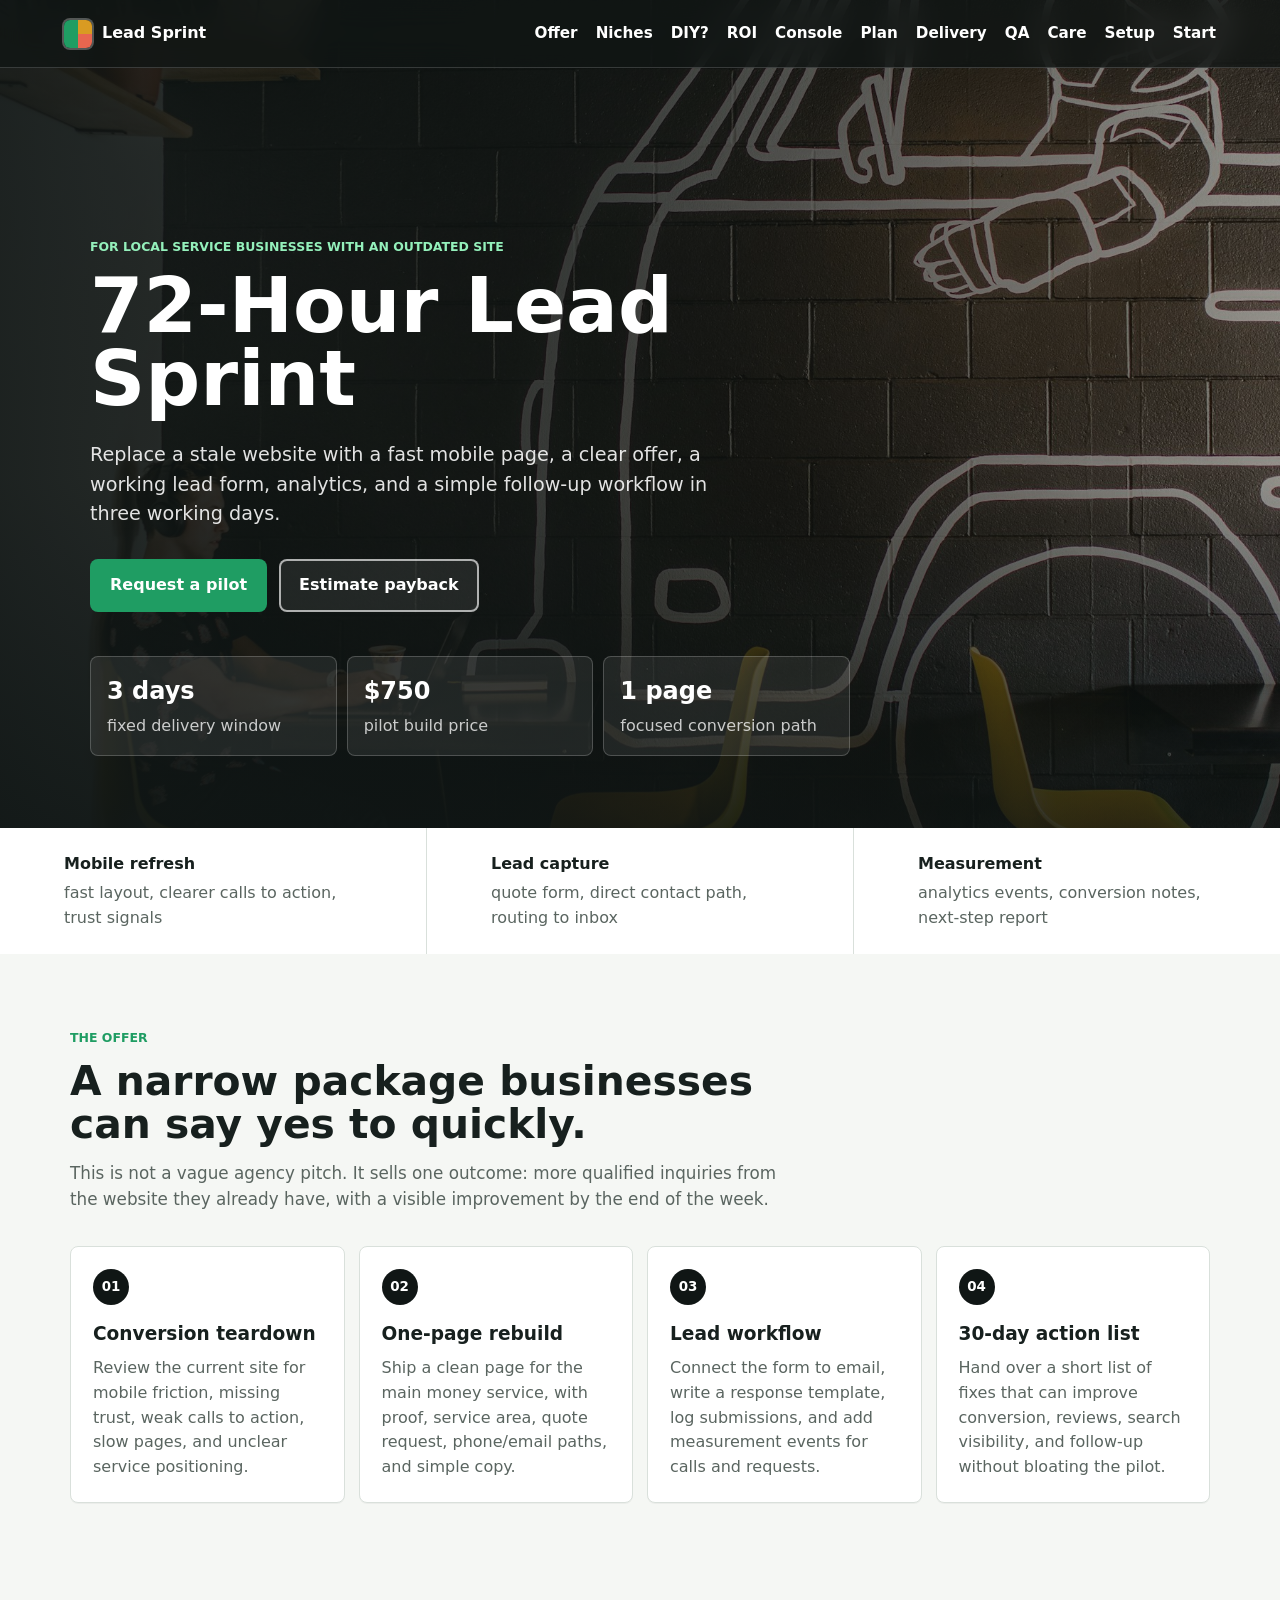
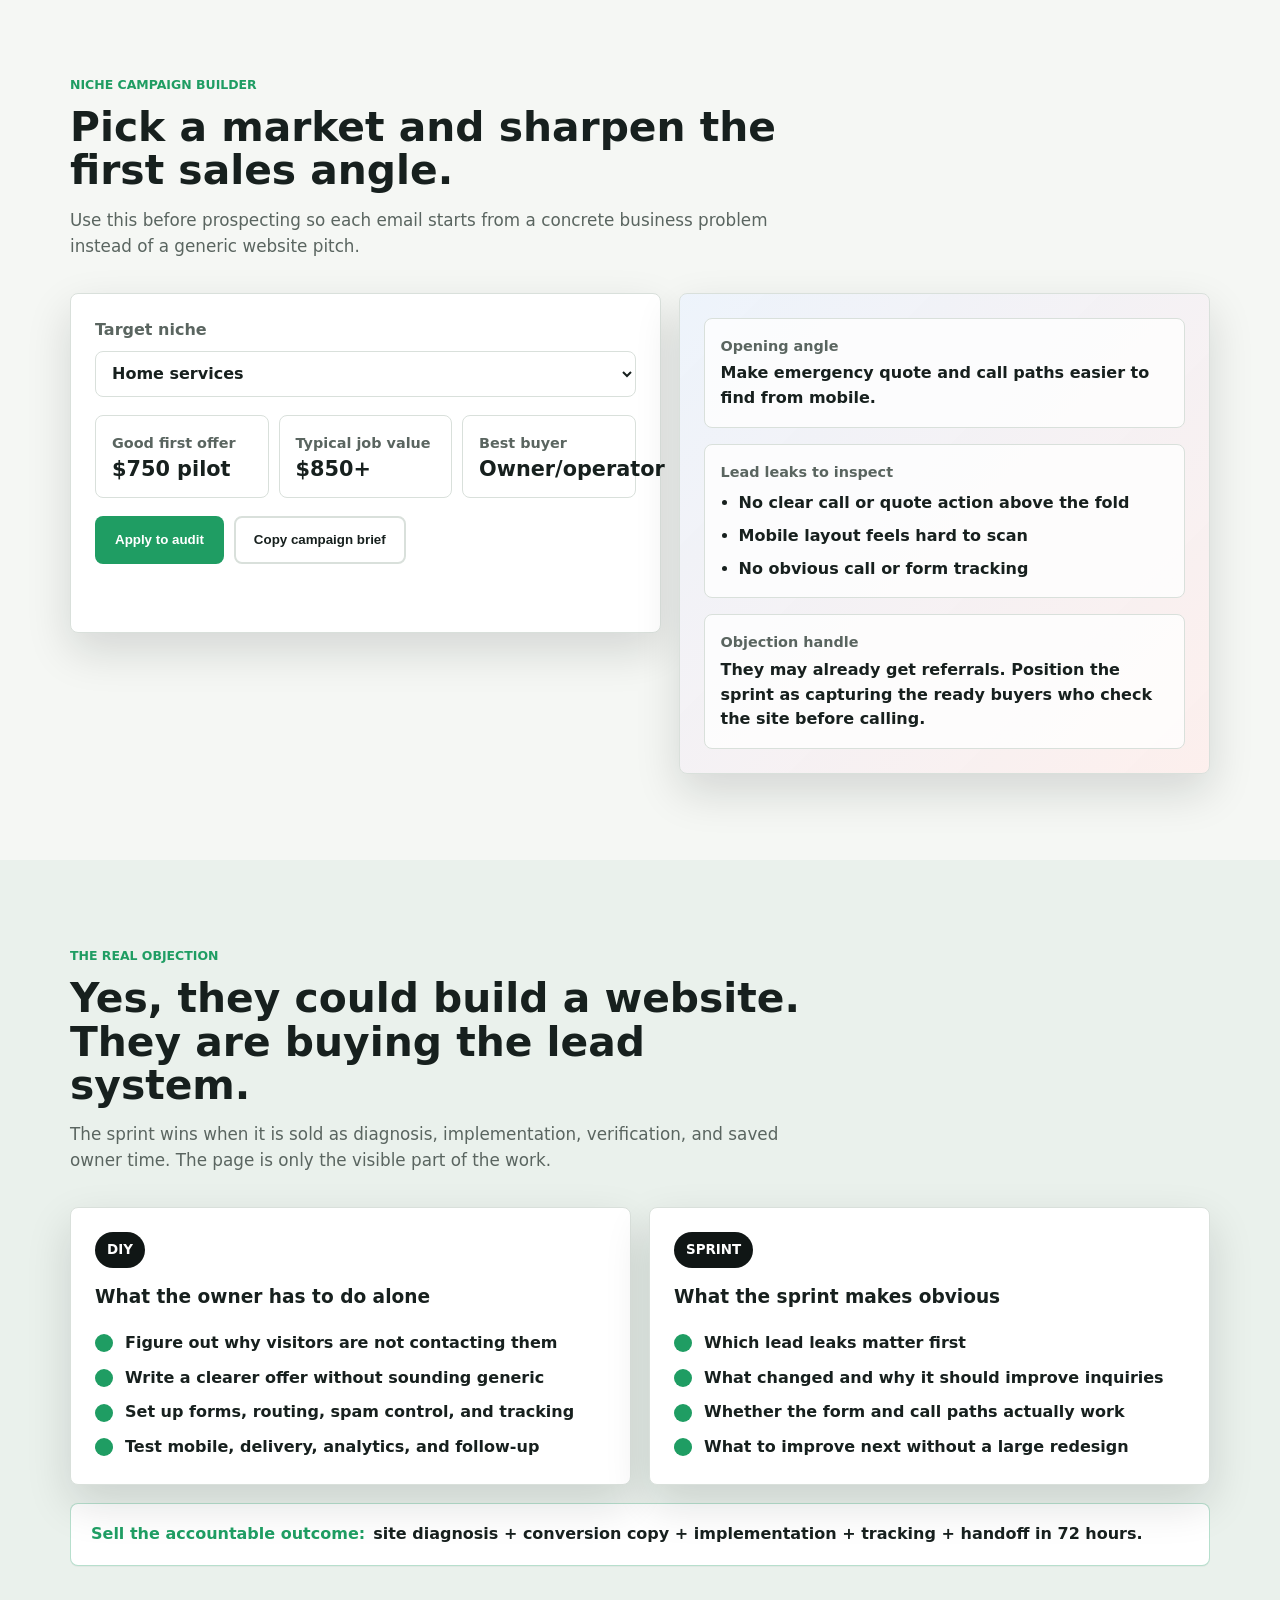
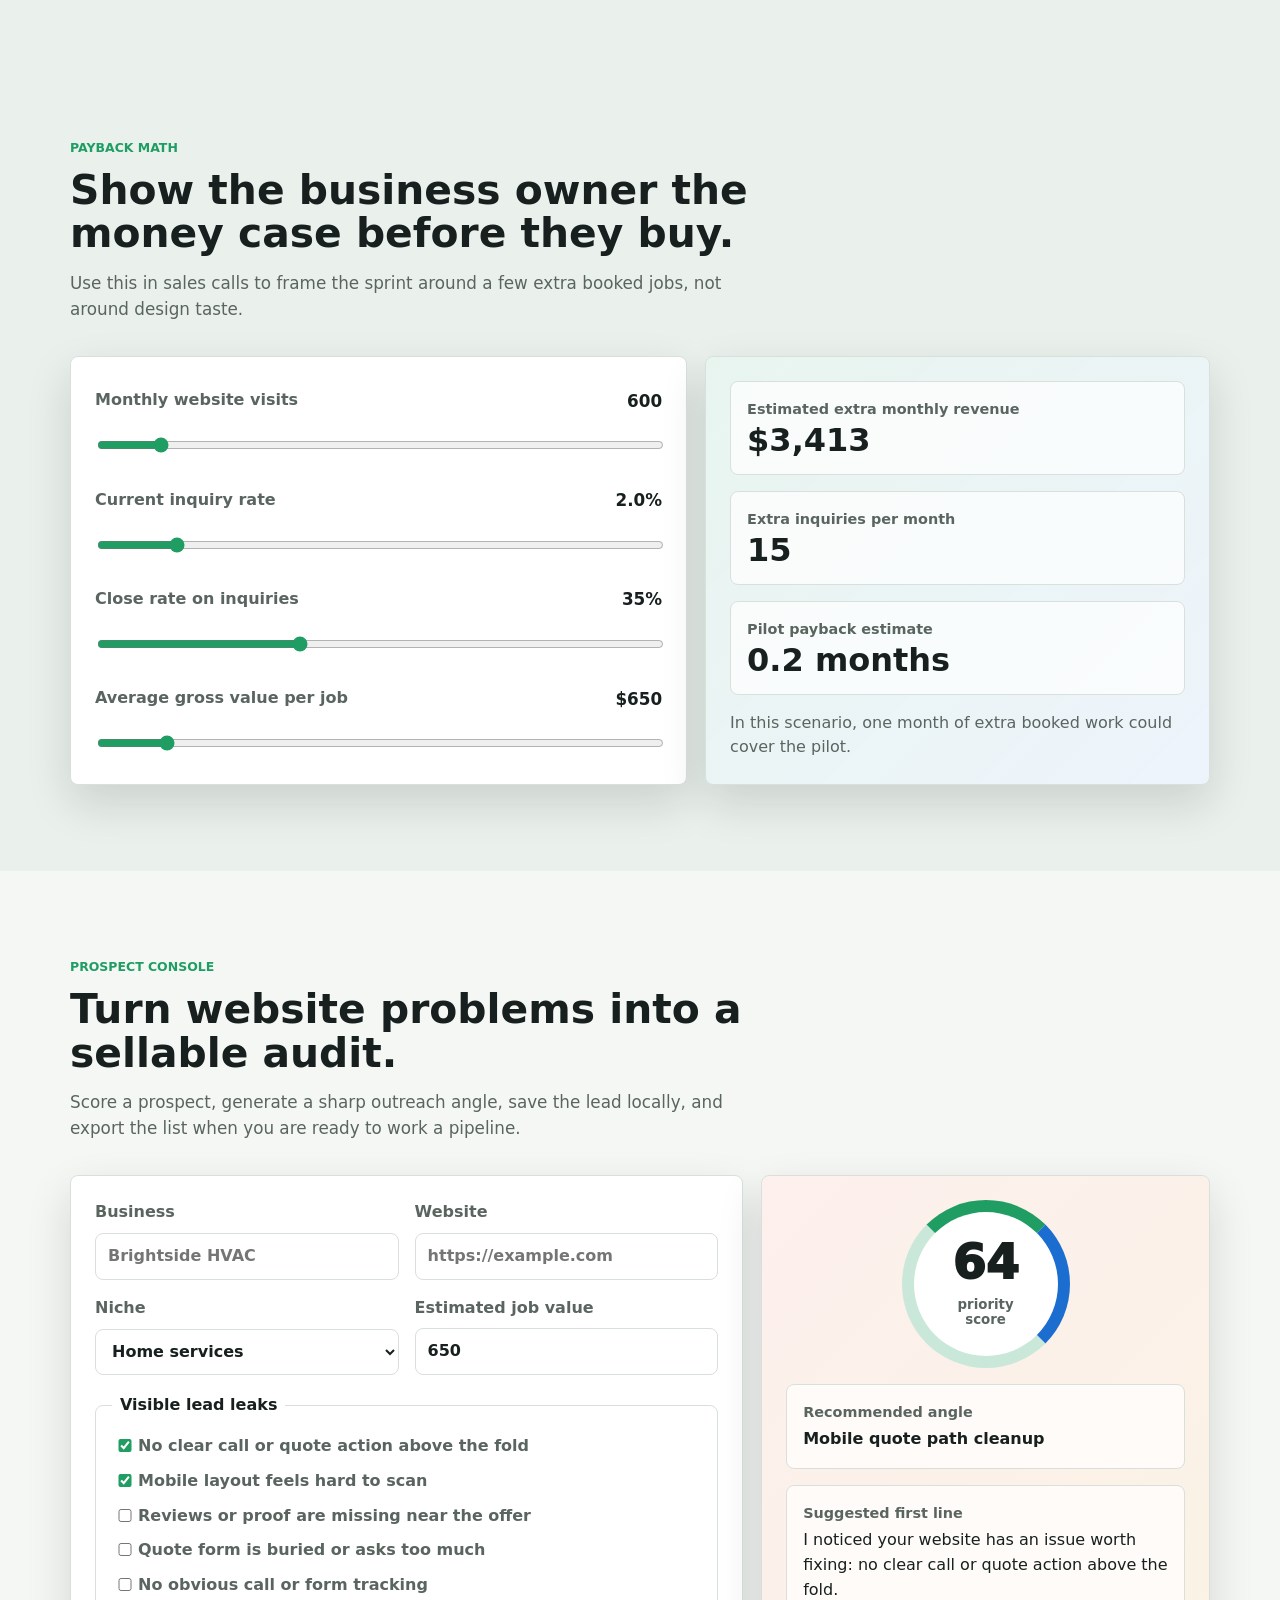
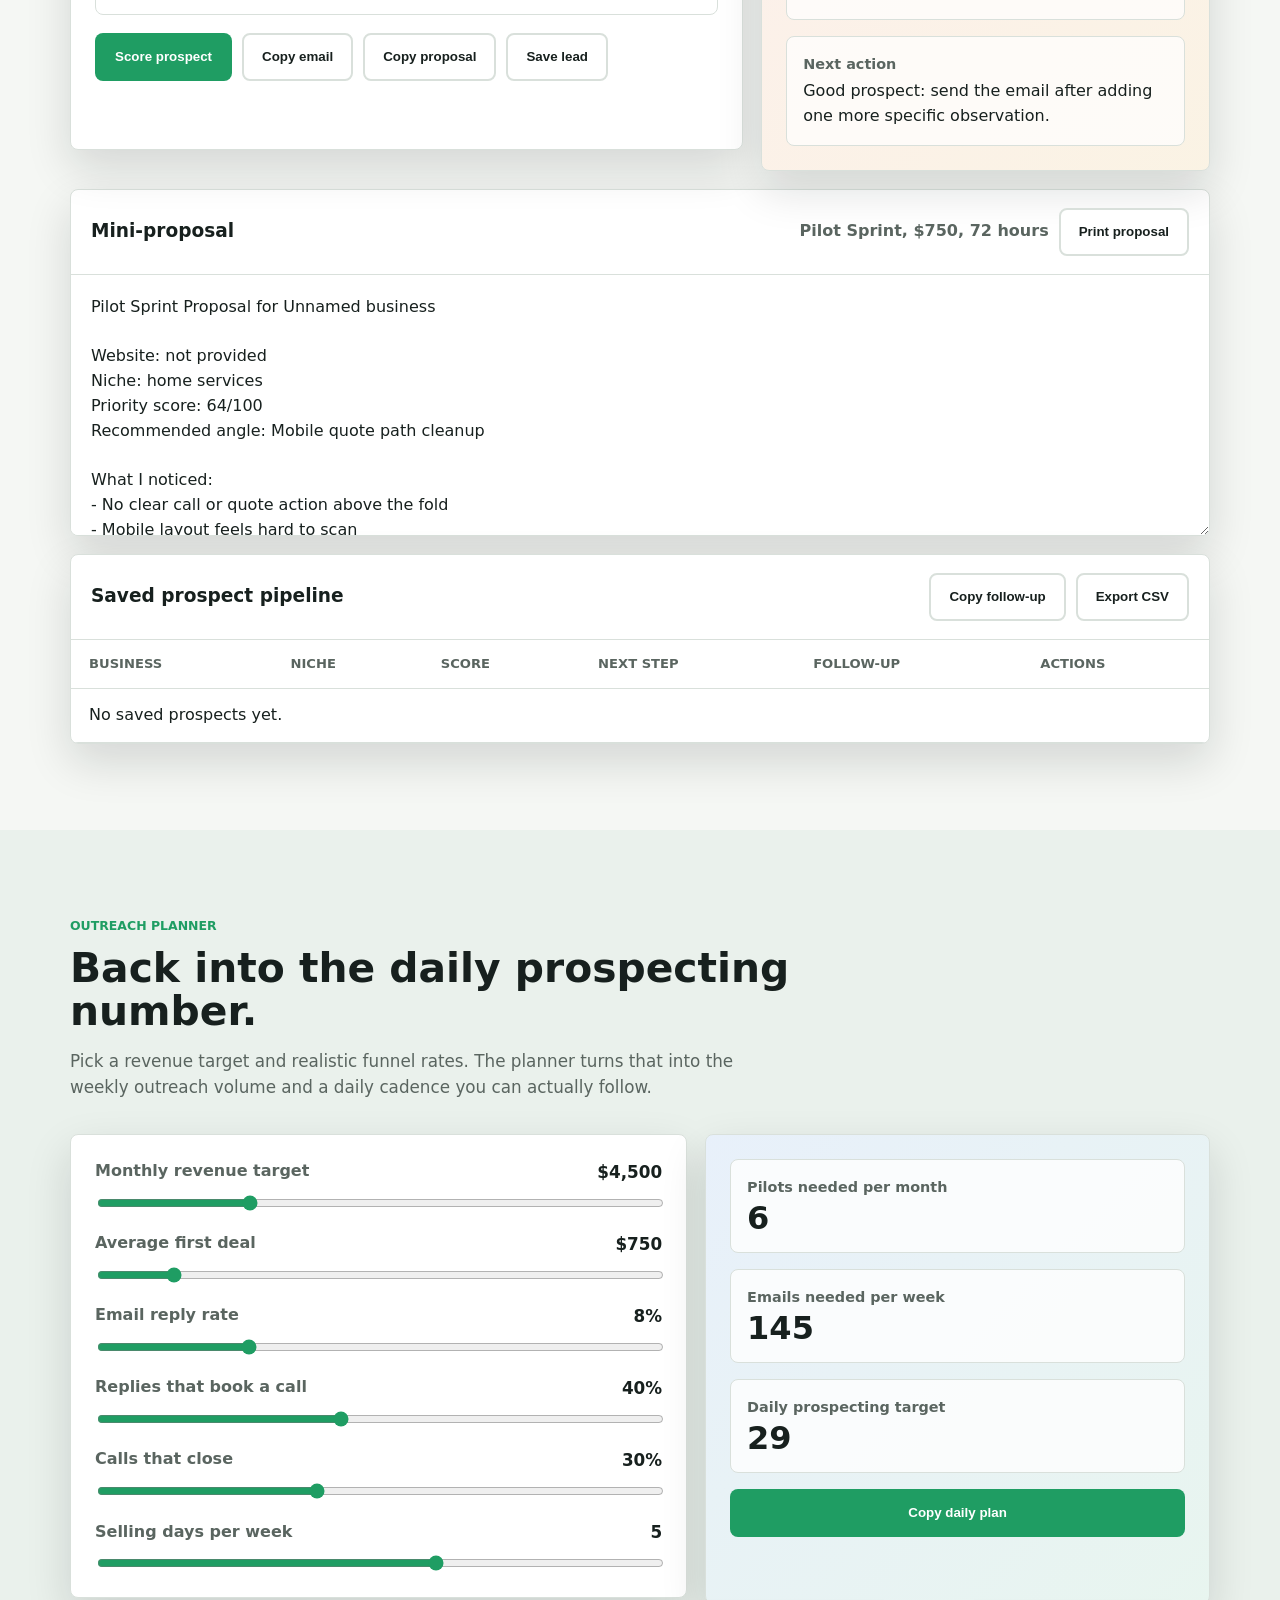
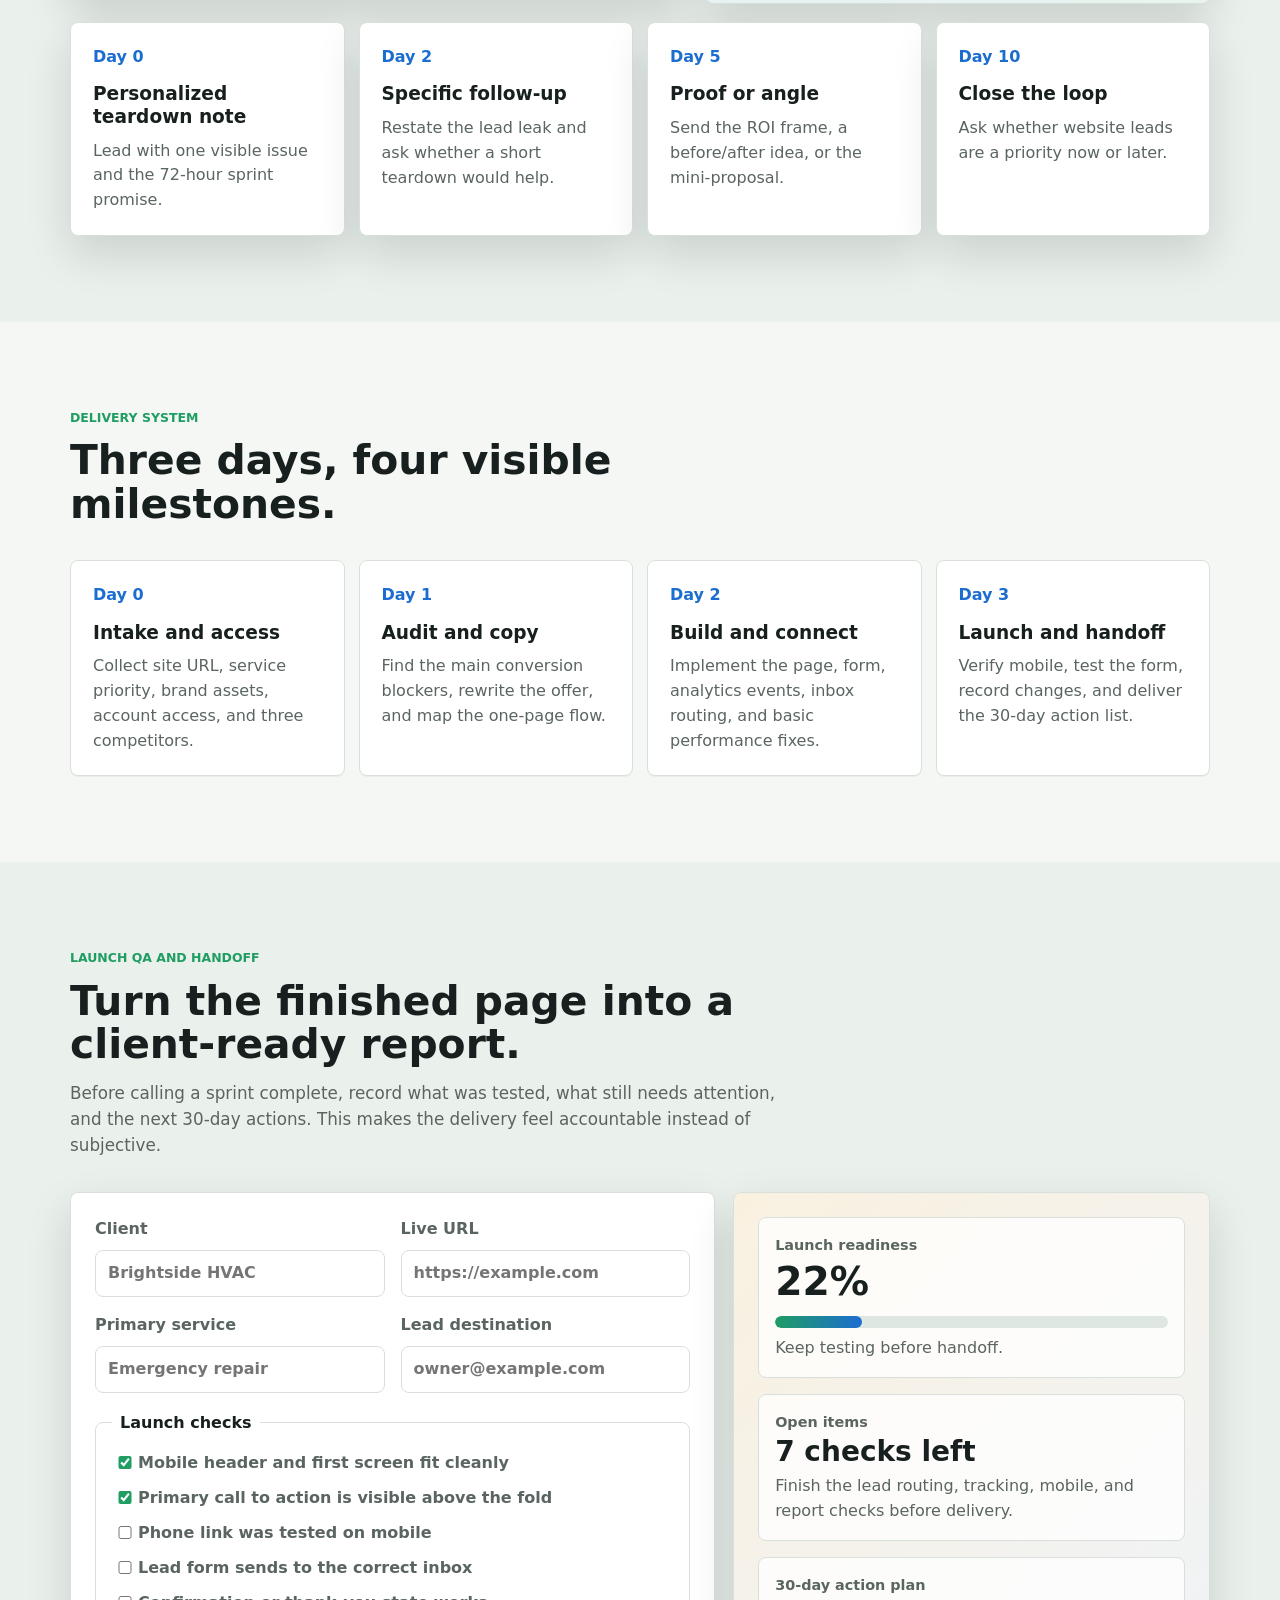
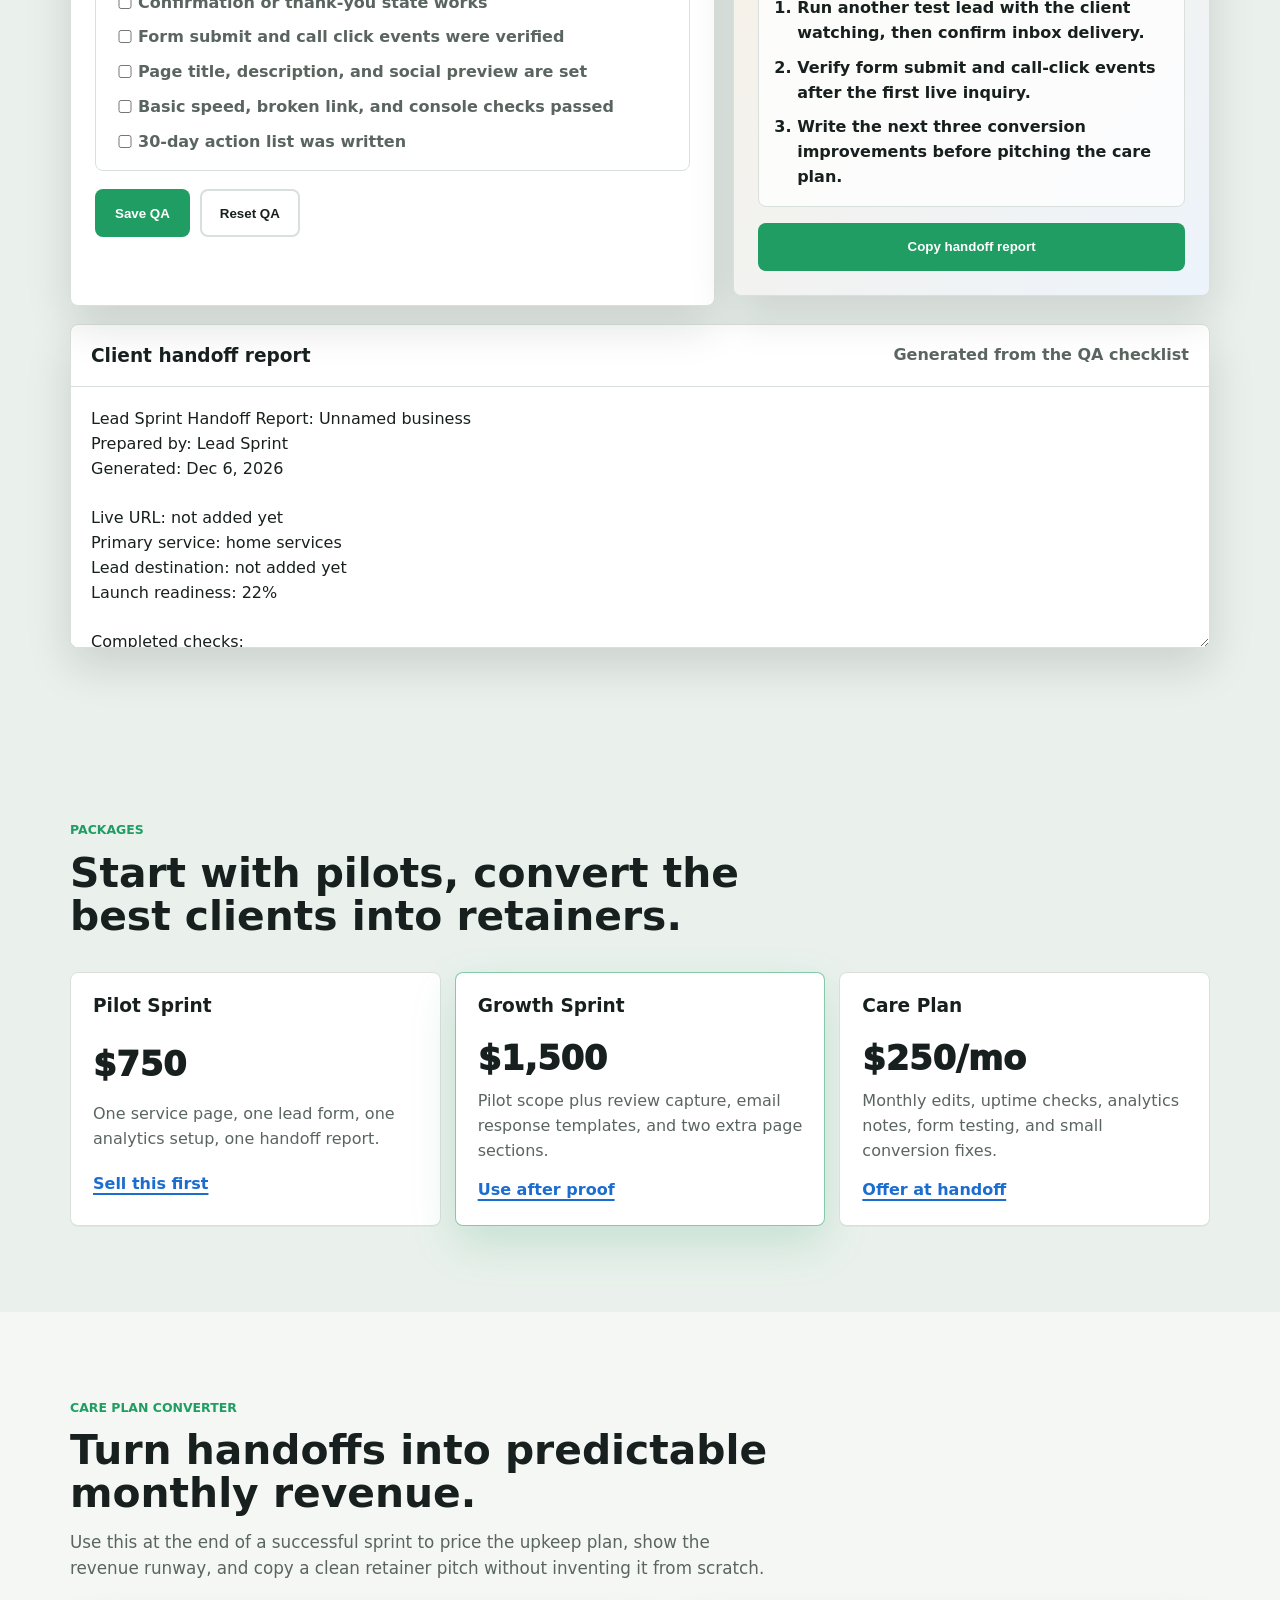
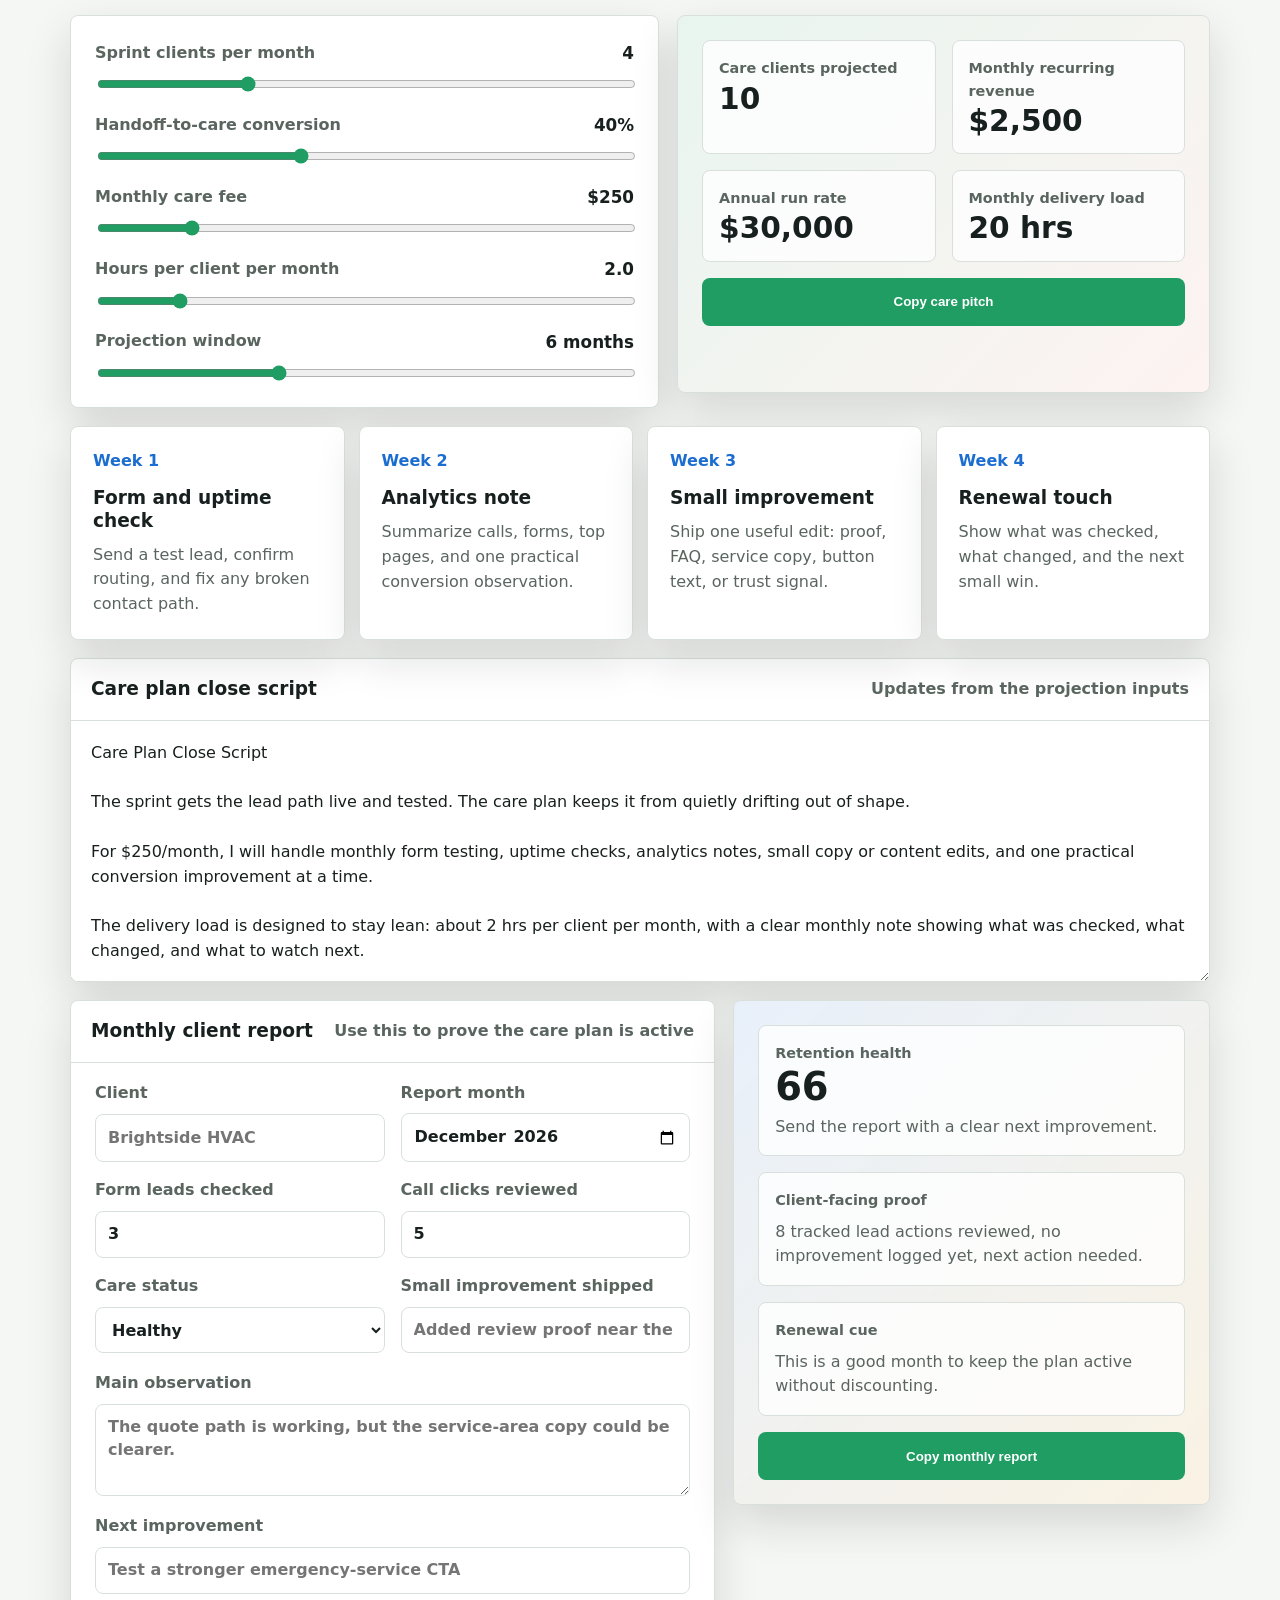
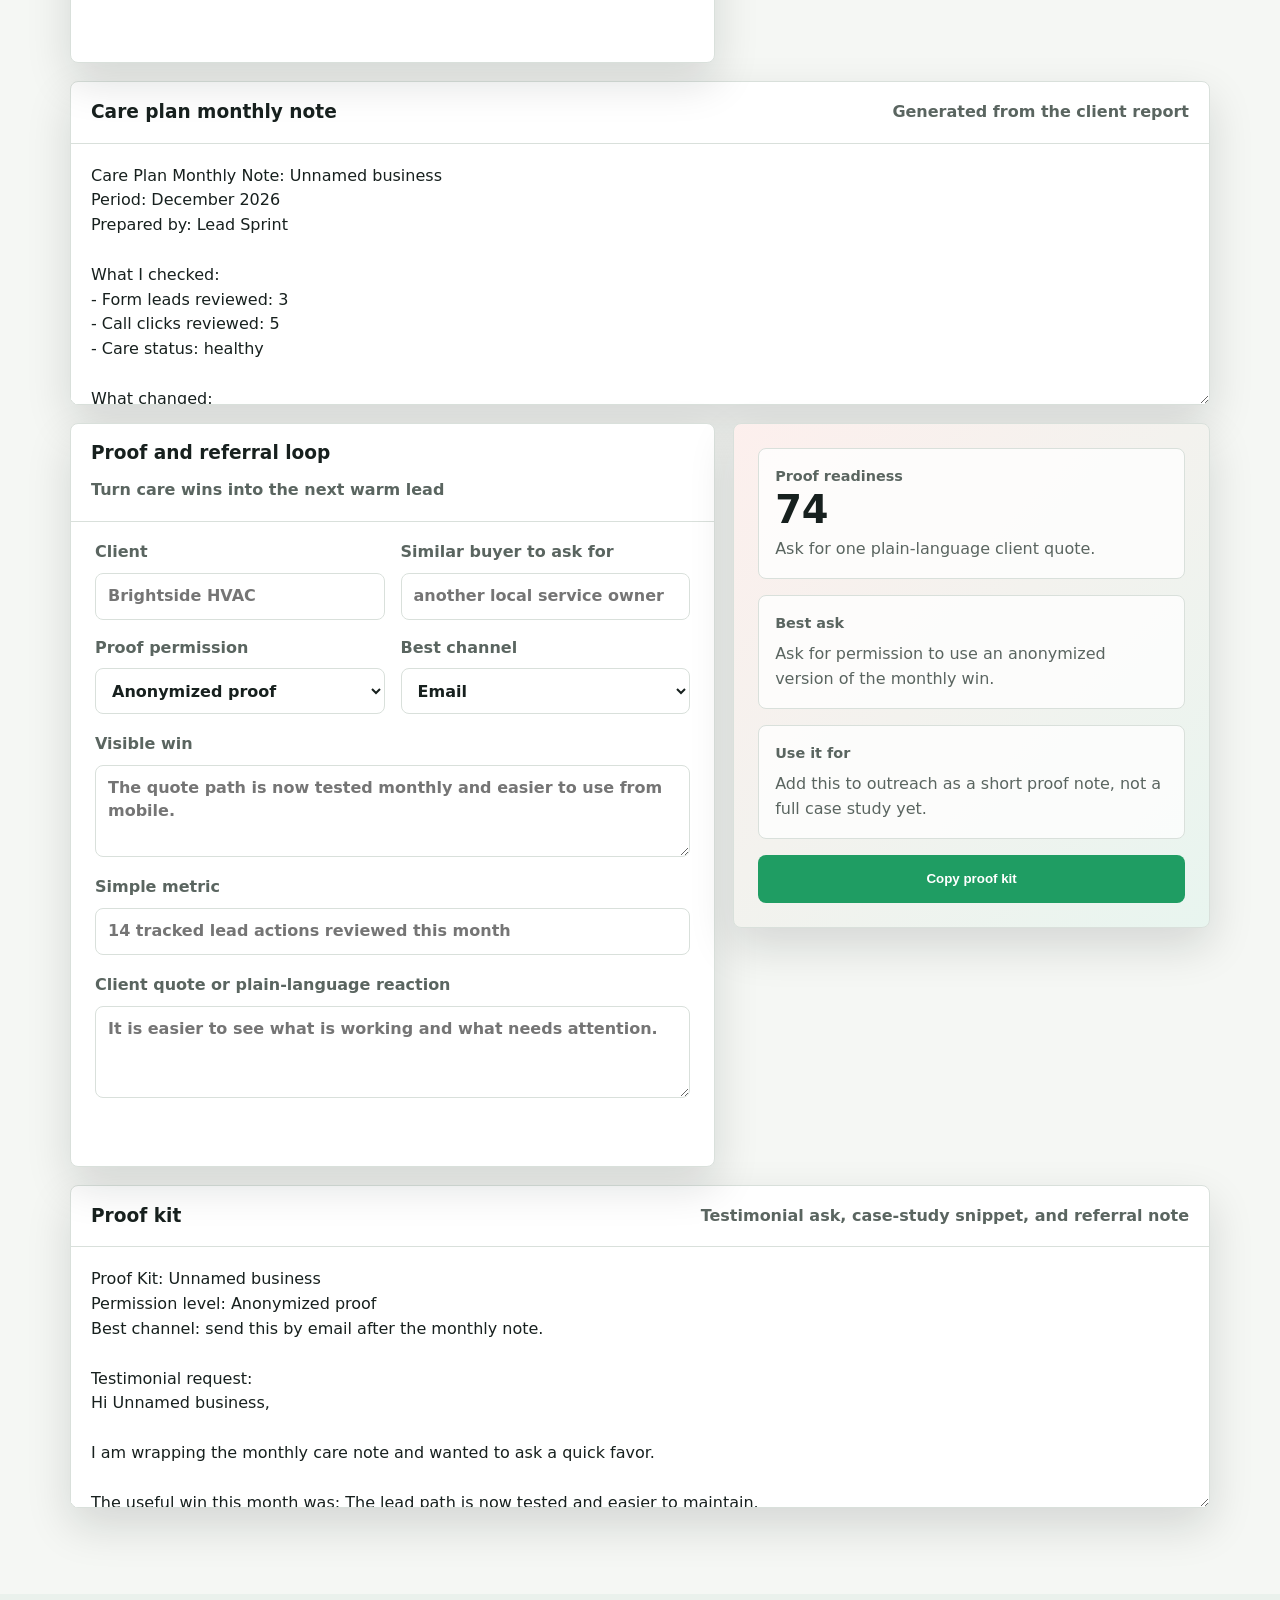
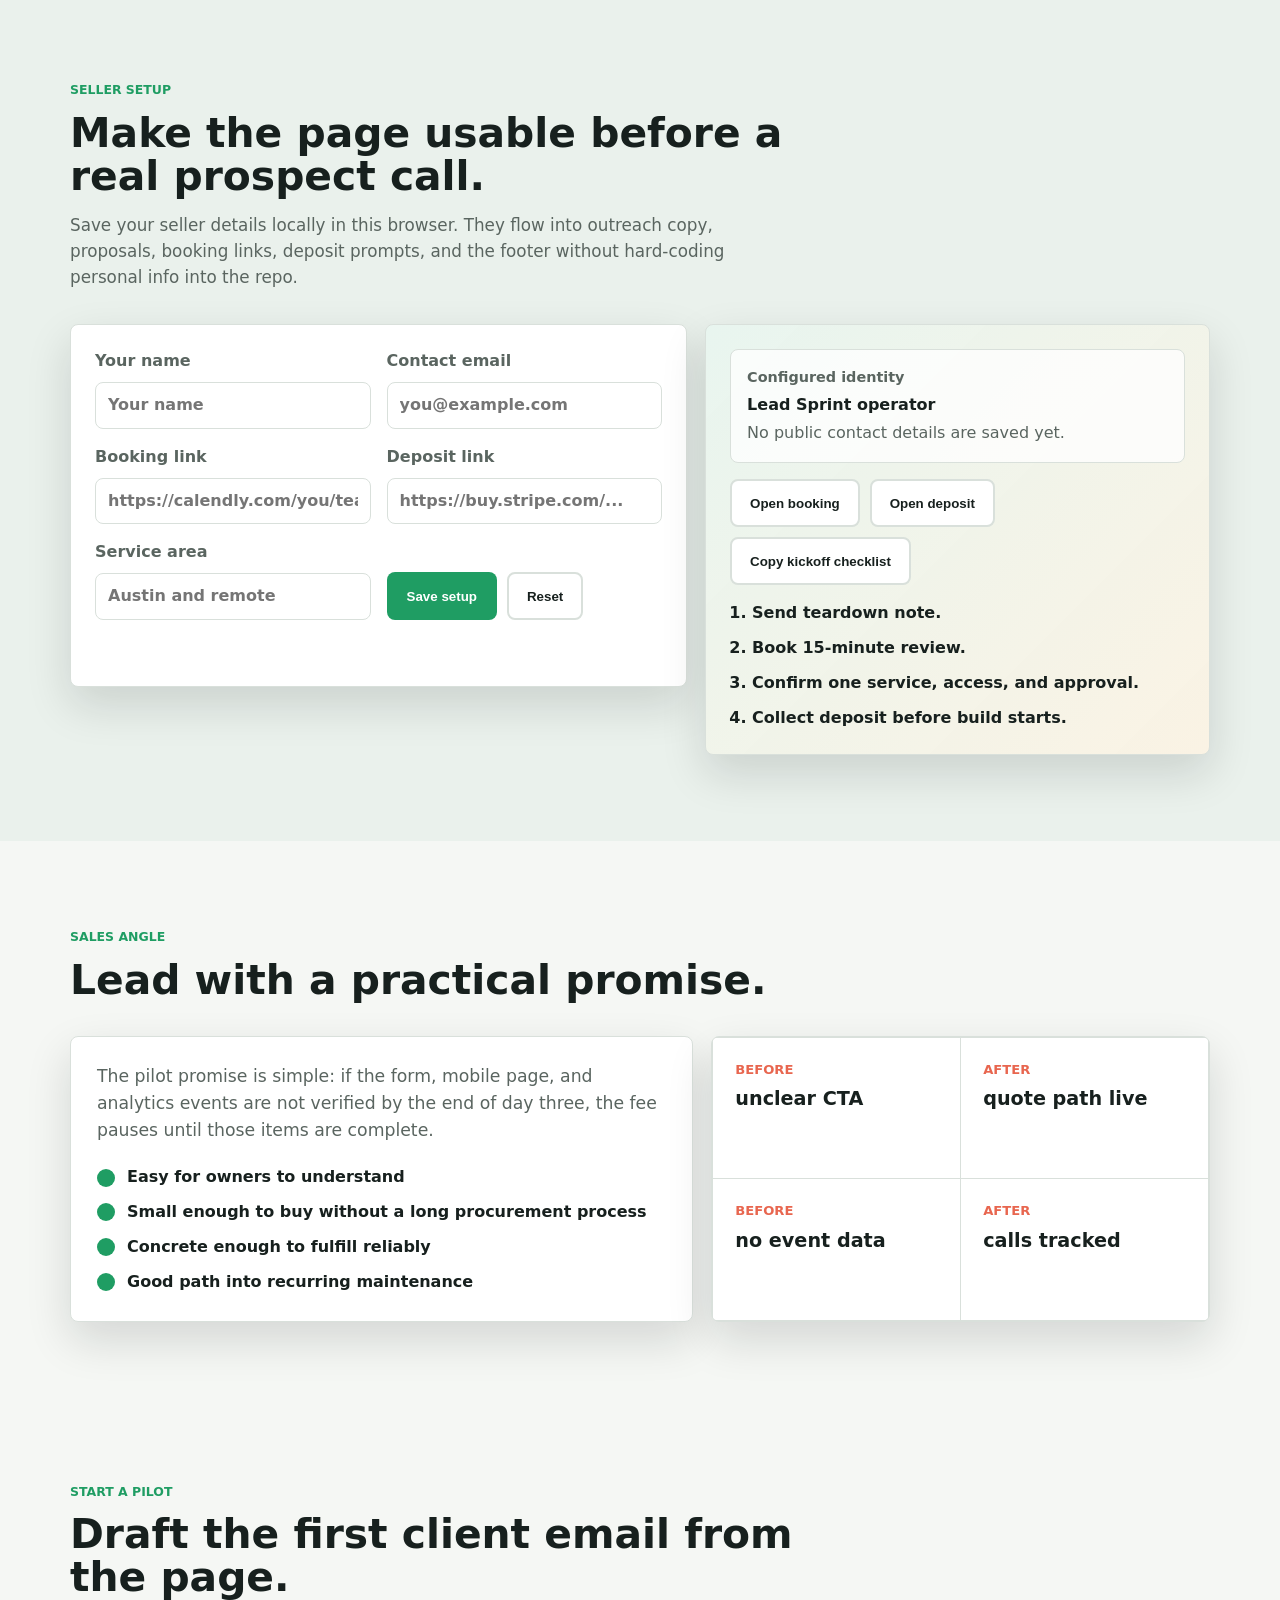
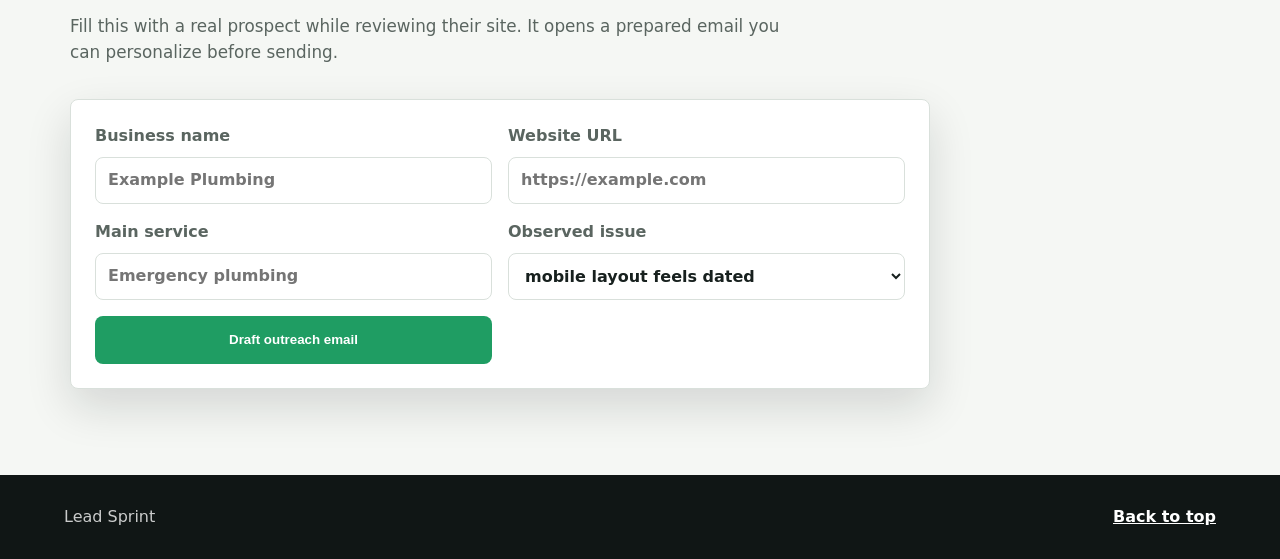
==== commit cf6a0325: "Add proof and referral kit generator" ====
--- a/index.html
+++ b/index.html
@@ -835,6 +835,79 @@
           </div>
           <textarea id="monthlyReport" class="proposal-text" readonly></textarea>
         </div>
+
+        <div class="proof-loop-layout">
+          <form class="proof-loop-form" id="proofLoopForm">
+            <div class="pipeline-head compact-head">
+              <h3>Proof and referral loop</h3>
+              <span>Turn care wins into the next warm lead</span>
+            </div>
+            <div class="field-grid">
+              <label>
+                <span>Client</span>
+                <input id="proofClient" name="proofClient" type="text" placeholder="Brightside HVAC">
+              </label>
+              <label>
+                <span>Similar buyer to ask for</span>
+                <input id="proofReferralTarget" name="proofReferralTarget" type="text" placeholder="another local service owner">
+              </label>
+              <label>
+                <span>Proof permission</span>
+                <select id="proofPermission" name="proofPermission">
+                  <option value="anonymized">Anonymized proof</option>
+                  <option value="public">Public case study</option>
+                  <option value="private">Private sales note only</option>
+                </select>
+              </label>
+              <label>
+                <span>Best channel</span>
+                <select id="proofChannel" name="proofChannel">
+                  <option value="email">Email</option>
+                  <option value="phone">Phone follow-up</option>
+                  <option value="linkedin">LinkedIn</option>
+                </select>
+              </label>
+            </div>
+            <label>
+              <span>Visible win</span>
+              <textarea id="proofWin" name="proofWin" rows="3" placeholder="The quote path is now tested monthly and easier to use from mobile."></textarea>
+            </label>
+            <label>
+              <span>Simple metric</span>
+              <input id="proofMetric" name="proofMetric" type="text" placeholder="14 tracked lead actions reviewed this month">
+            </label>
+            <label>
+              <span>Client quote or plain-language reaction</span>
+              <textarea id="proofQuote" name="proofQuote" rows="3" placeholder="It is easier to see what is working and what needs attention."></textarea>
+            </label>
+            <p class="form-note" id="proofNote" role="status"></p>
+          </form>
+
+          <aside class="proof-loop-output" aria-live="polite">
+            <div>
+              <span class="result-label">Proof readiness</span>
+              <strong id="proofScore">68</strong>
+              <p id="proofStatus">Ask for a short quote and one referral.</p>
+            </div>
+            <div>
+              <span class="result-label">Best ask</span>
+              <p id="proofAsk">Ask for permission to use an anonymized version of the monthly win.</p>
+            </div>
+            <div>
+              <span class="result-label">Use it for</span>
+              <p id="proofUse">Add this to outreach as a short proof note, not a full case study yet.</p>
+            </div>
+            <button class="button button-primary" id="copyProofKit" type="button">Copy proof kit</button>
+          </aside>
+        </div>
+
+        <div class="proof-kit-panel">
+          <div class="pipeline-head">
+            <h3>Proof kit</h3>
+            <span>Testimonial ask, case-study snippet, and referral note</span>
+          </div>
+          <textarea id="proofKit" class="proposal-text" readonly></textarea>
+        </div>
       </section>
 
       <section class="section section-band" id="setup">
--- a/styles.css
+++ b/styles.css
@@ -370,7 +370,10 @@
 .care-script-panel,
 .monthly-form,
 .monthly-output,
-.monthly-report-panel {
+.monthly-report-panel,
+.proof-loop-form,
+.proof-loop-output,
+.proof-kit-panel {
   border: 1px solid var(--line);
   border-radius: 8px;
   background: var(--surface);
@@ -1171,6 +1174,84 @@
   overflow: hidden;
 }
 
+.proof-loop-layout {
+  display: grid;
+  grid-template-columns: minmax(0, 1.15fr) minmax(320px, 0.85fr);
+  gap: 18px;
+  align-items: start;
+  margin-top: 18px;
+}
+
+.proof-loop-form {
+  display: grid;
+  gap: 18px;
+  padding: 0 24px 24px;
+  overflow: hidden;
+}
+
+.proof-loop-form .compact-head {
+  margin: 0 -24px;
+}
+
+.proof-loop-form label {
+  display: grid;
+  gap: 8px;
+  color: var(--muted);
+  font-weight: 800;
+}
+
+.proof-loop-form input,
+.proof-loop-form select,
+.proof-loop-form textarea {
+  min-height: 46px;
+  width: 100%;
+  border: 1px solid var(--line);
+  border-radius: 8px;
+  padding: 10px 12px;
+  color: var(--ink);
+  background: #ffffff;
+  font: inherit;
+}
+
+.proof-loop-form textarea {
+  min-height: 92px;
+  resize: vertical;
+  line-height: 1.45;
+}
+
+.proof-loop-output {
+  display: grid;
+  gap: 16px;
+  padding: 24px;
+  background:
+    linear-gradient(135deg, rgba(232, 102, 79, 0.1), rgba(31, 157, 99, 0.1)),
+    var(--surface);
+}
+
+.proof-loop-output > div {
+  padding: 16px;
+  border: 1px solid var(--line);
+  border-radius: 8px;
+  background: rgba(255, 255, 255, 0.78);
+}
+
+.proof-loop-output strong {
+  display: block;
+  margin-top: 4px;
+  font-size: 2.4rem;
+  line-height: 1;
+}
+
+.proof-loop-output p {
+  margin: 8px 0 0;
+  color: var(--muted);
+}
+
+.proof-kit-panel {
+  margin-top: 18px;
+  overflow: hidden;
+}
+
 .cadence-grid {
   display: grid;
   grid-template-columns: repeat(4, minmax(0, 1fr));
@@ -1375,7 +1456,8 @@
   .campaign-layout,
   .handoff-layout,
   .care-layout,
-  .monthly-layout {
+  .monthly-layout,
+  .proof-loop-layout {
     grid-template-columns: 1fr;
   }
 
@@ -1486,15 +1568,18 @@
   .handoff-output,
   .care-form,
   .care-output,
-  .monthly-output {
+  .monthly-output,
+  .proof-loop-output {
     padding: 18px;
   }
 
-  .monthly-form {
+  .monthly-form,
+  .proof-loop-form {
     padding: 0 18px 18px;
   }
 
-  .monthly-form .compact-head {
+  .monthly-form .compact-head,
+  .proof-loop-form .compact-head {
     margin: 0 -18px;
   }
 
@@ -1507,7 +1592,8 @@
   .planner-output .button,
   .handoff-output .button,
   .care-output .button,
-  .monthly-output .button {
+  .monthly-output .button,
+  .proof-loop-output .button {
     width: 100%;
   }
 
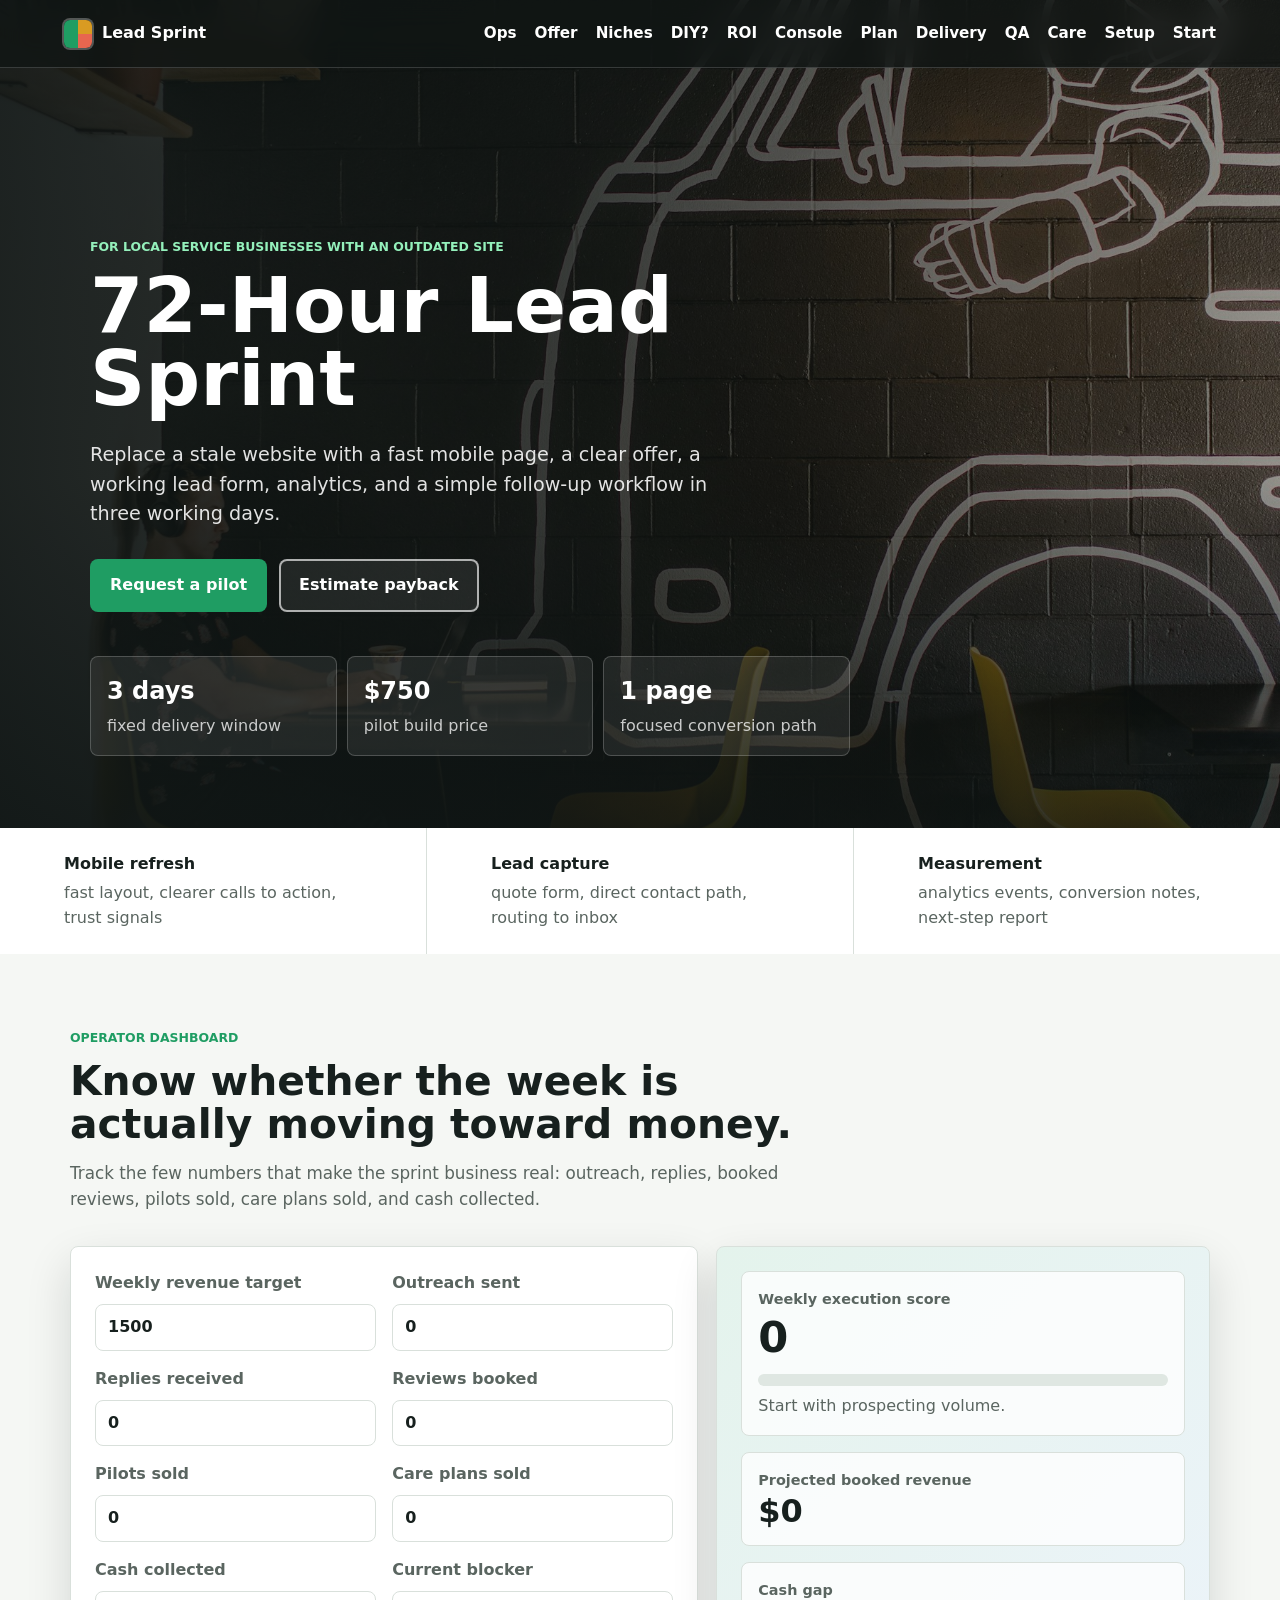
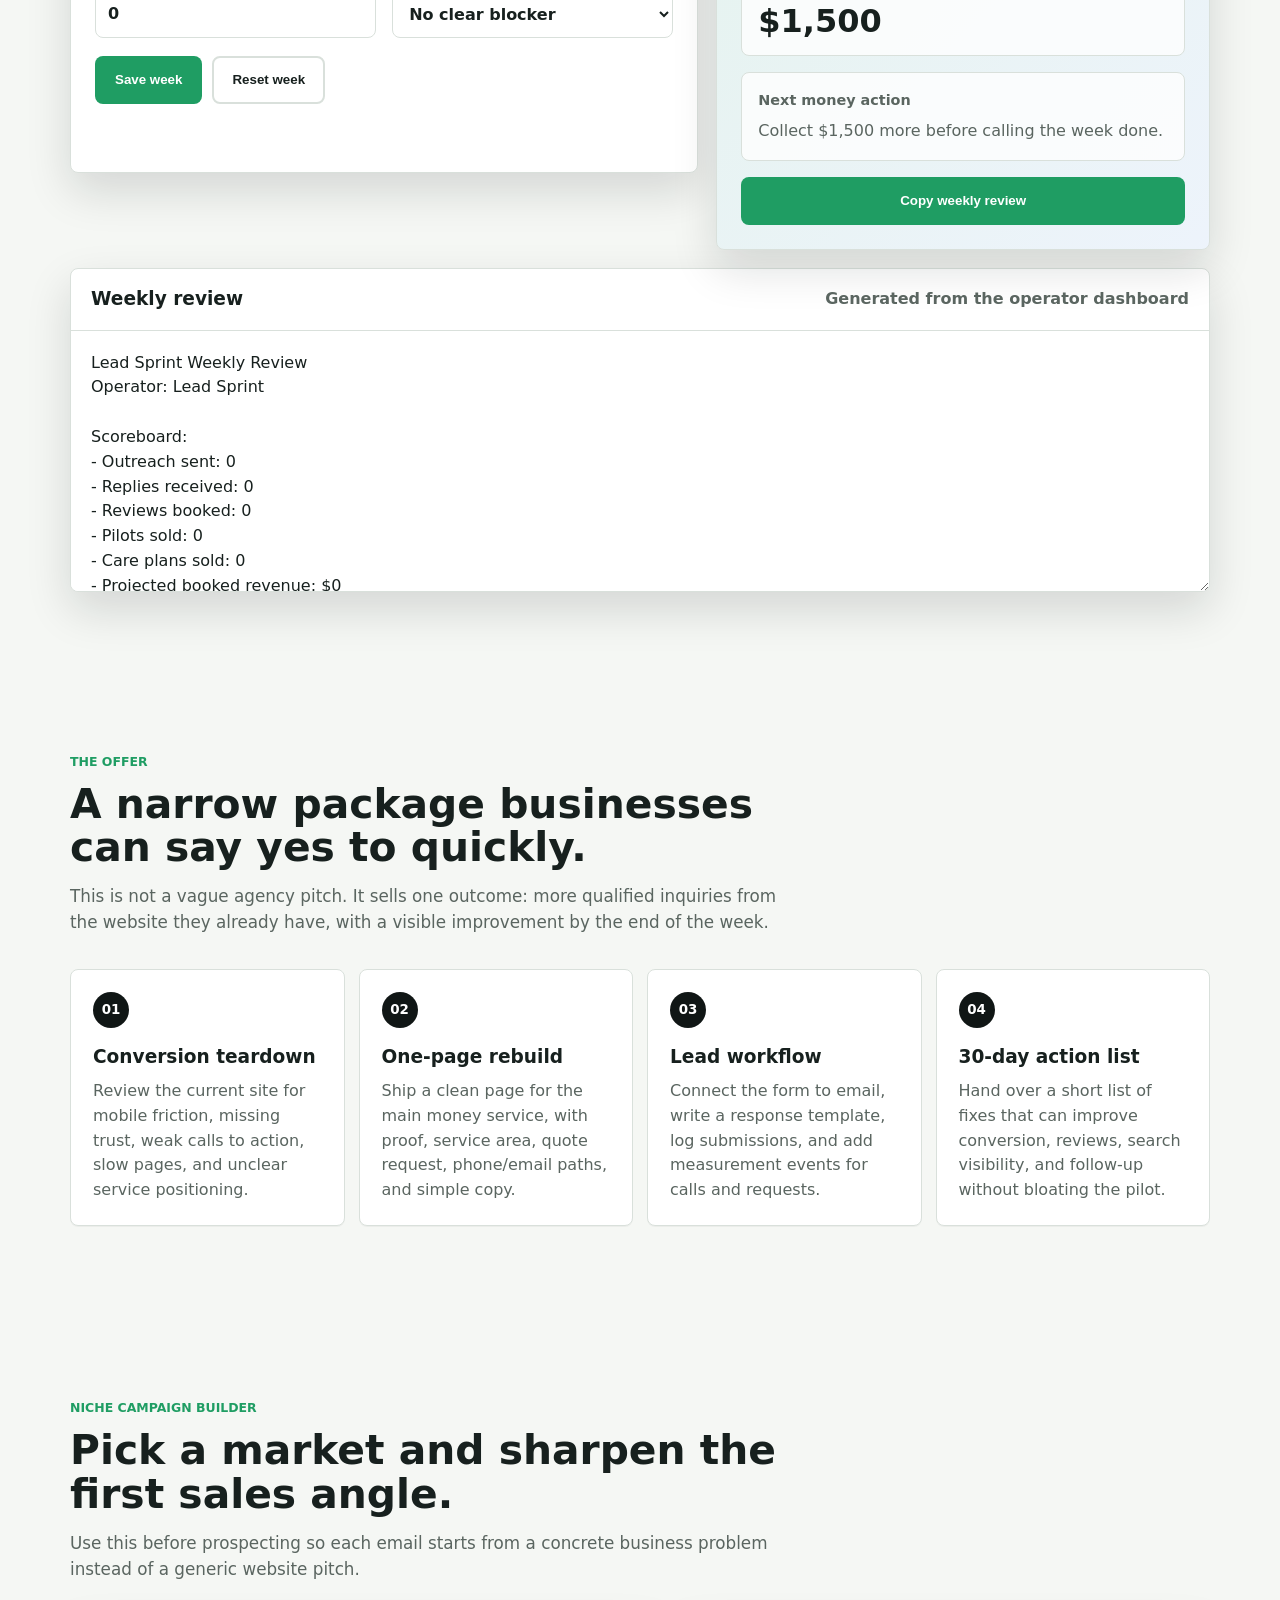
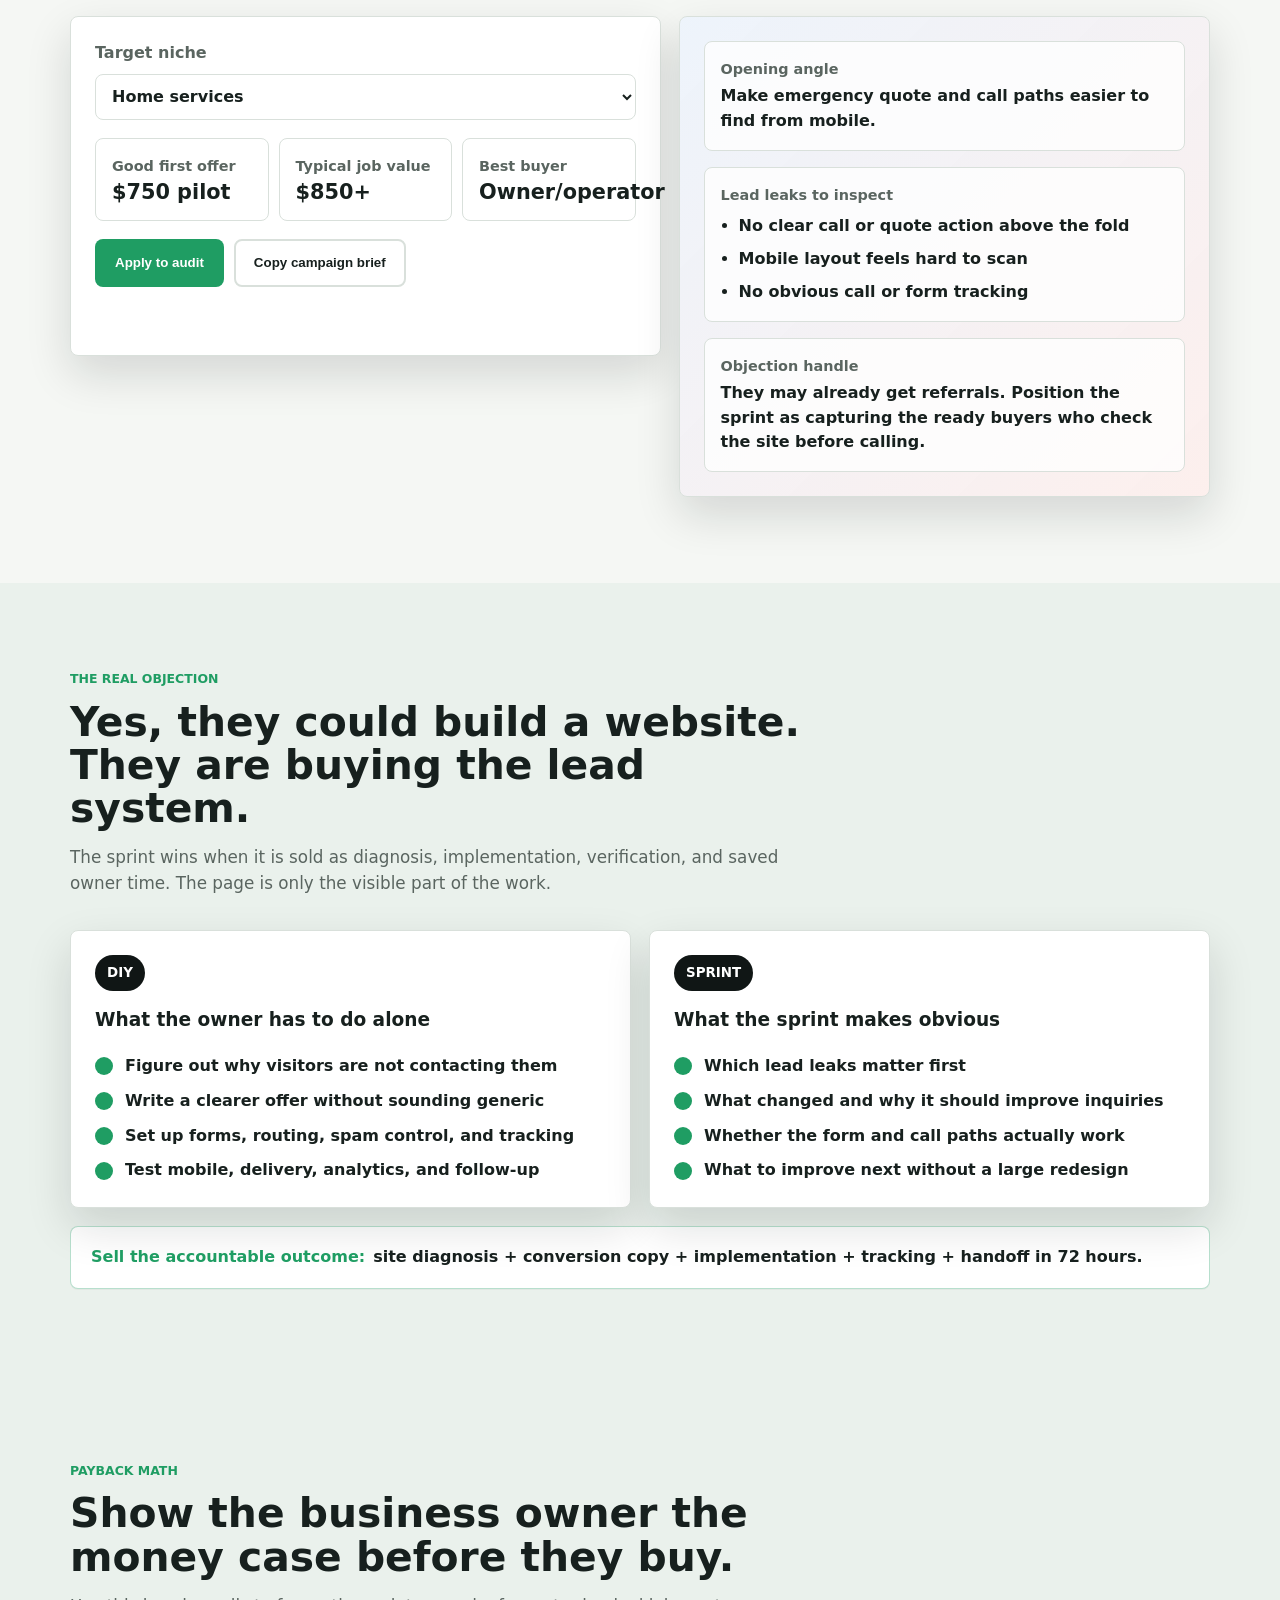
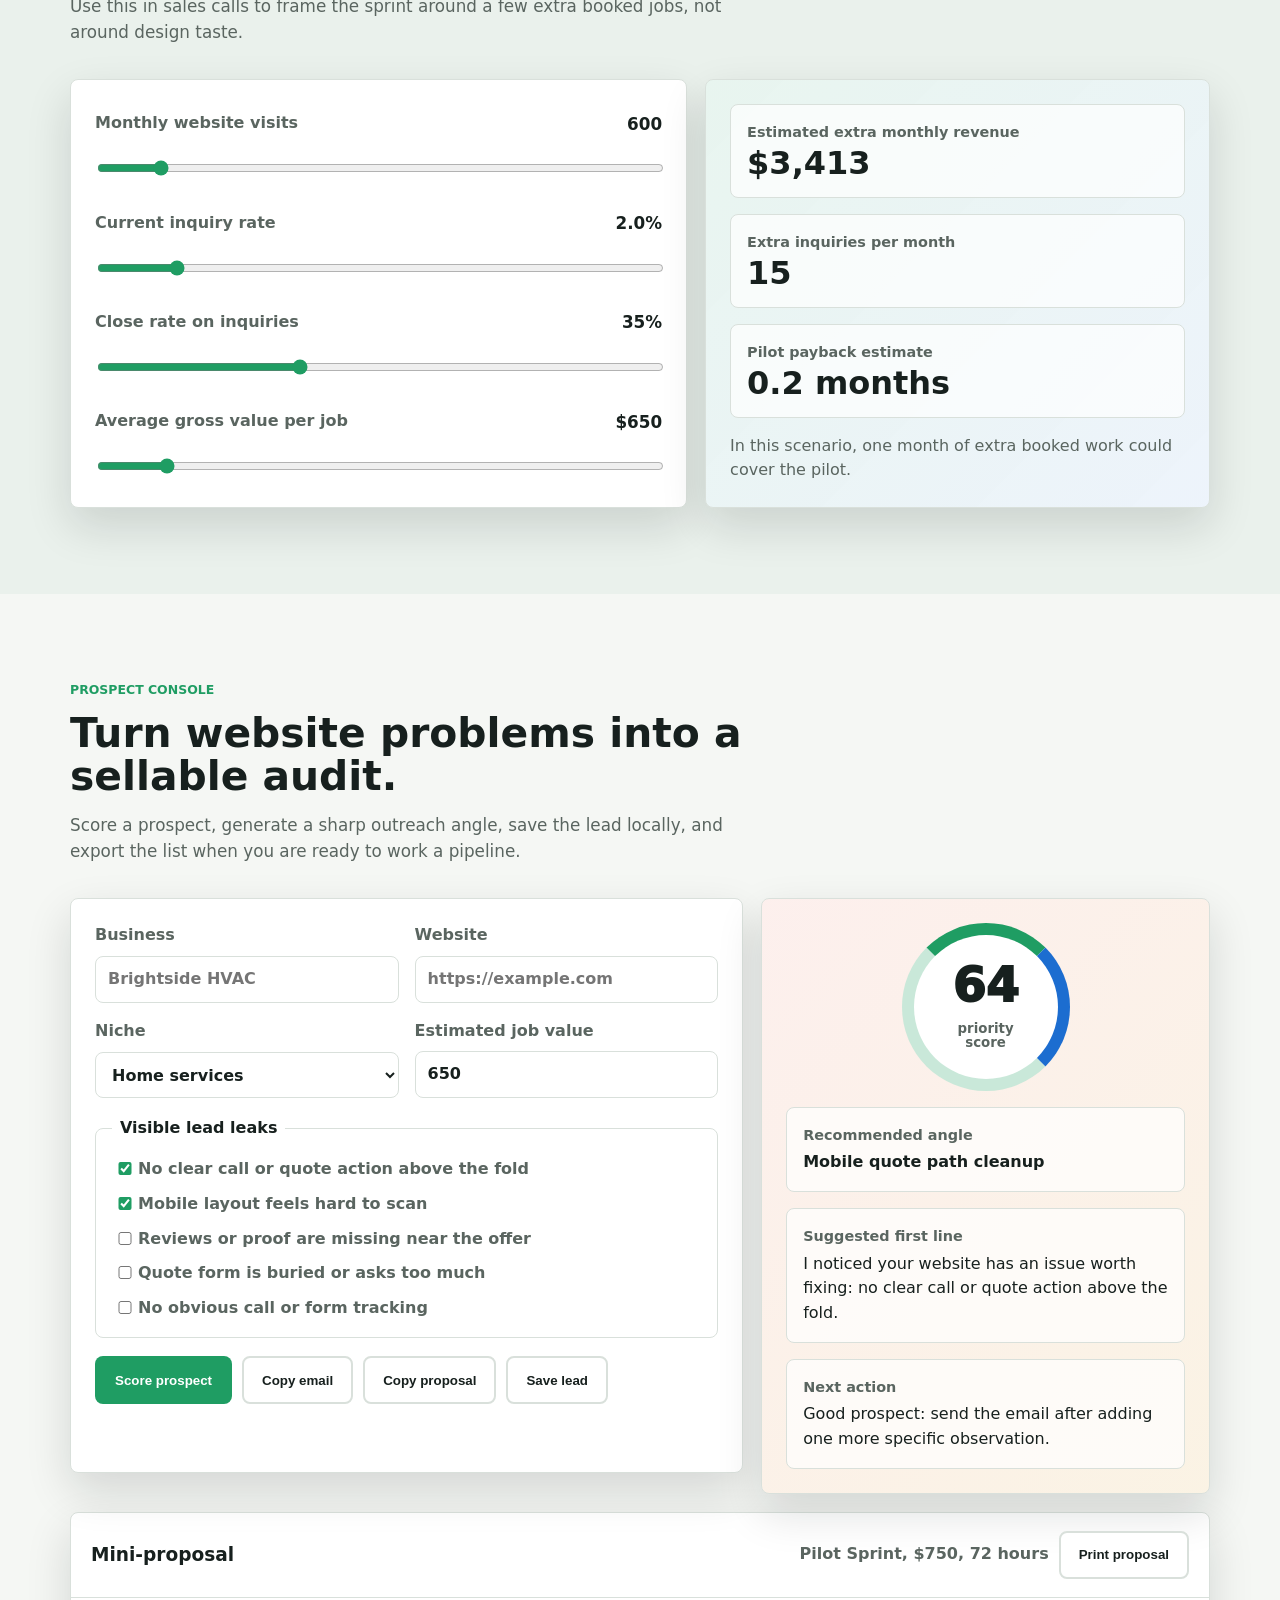
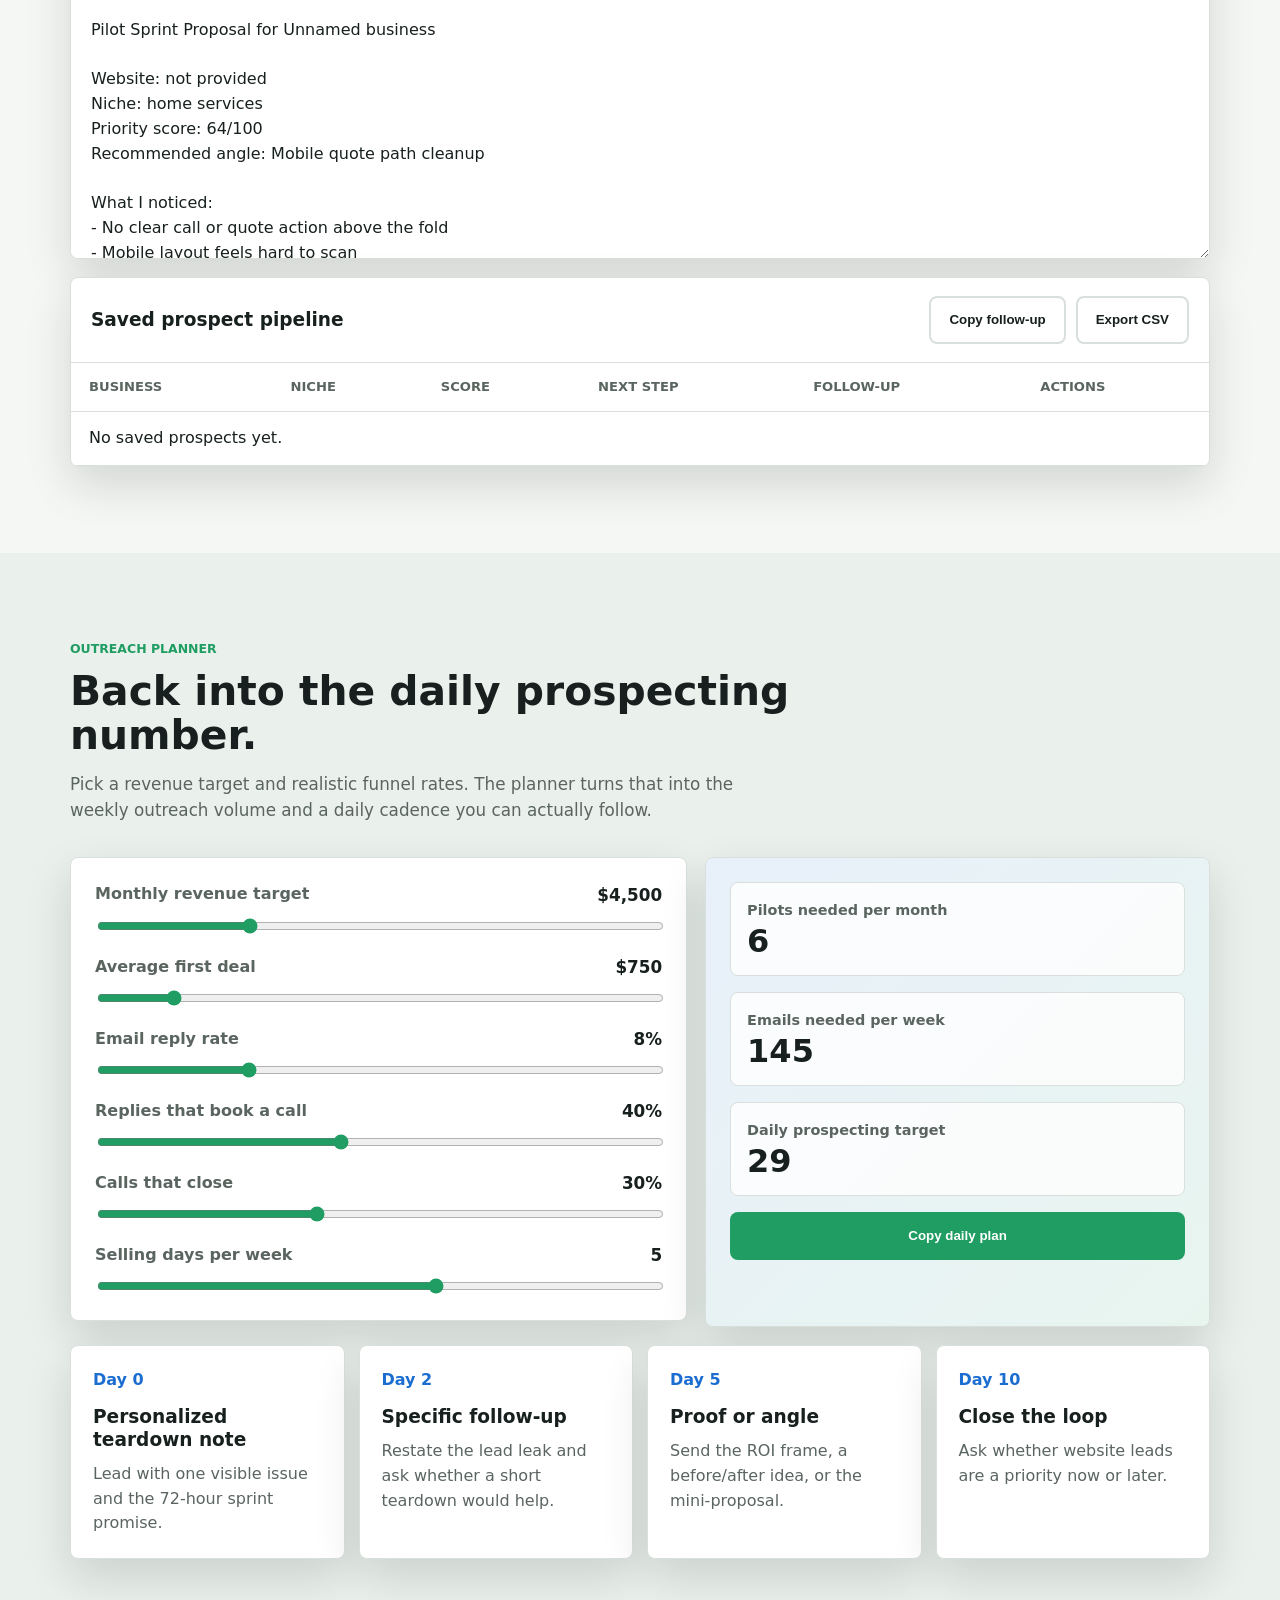
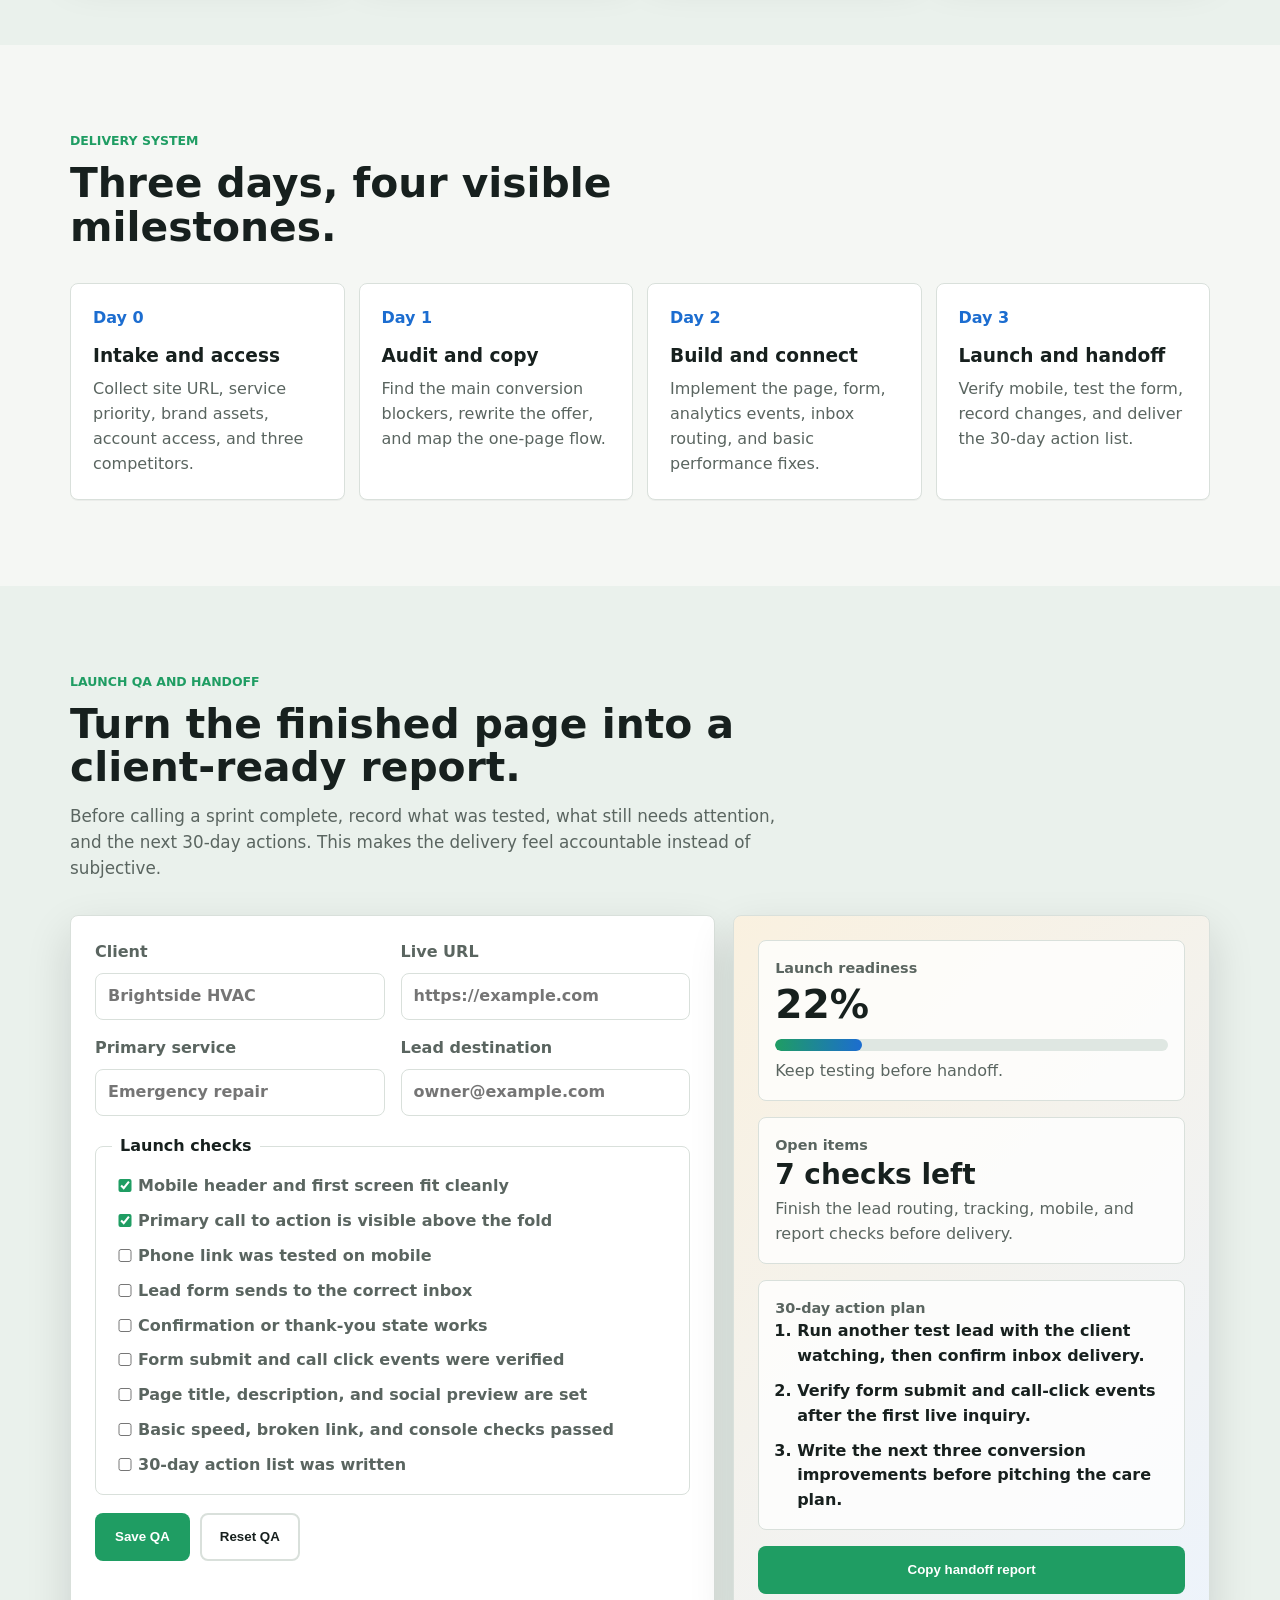
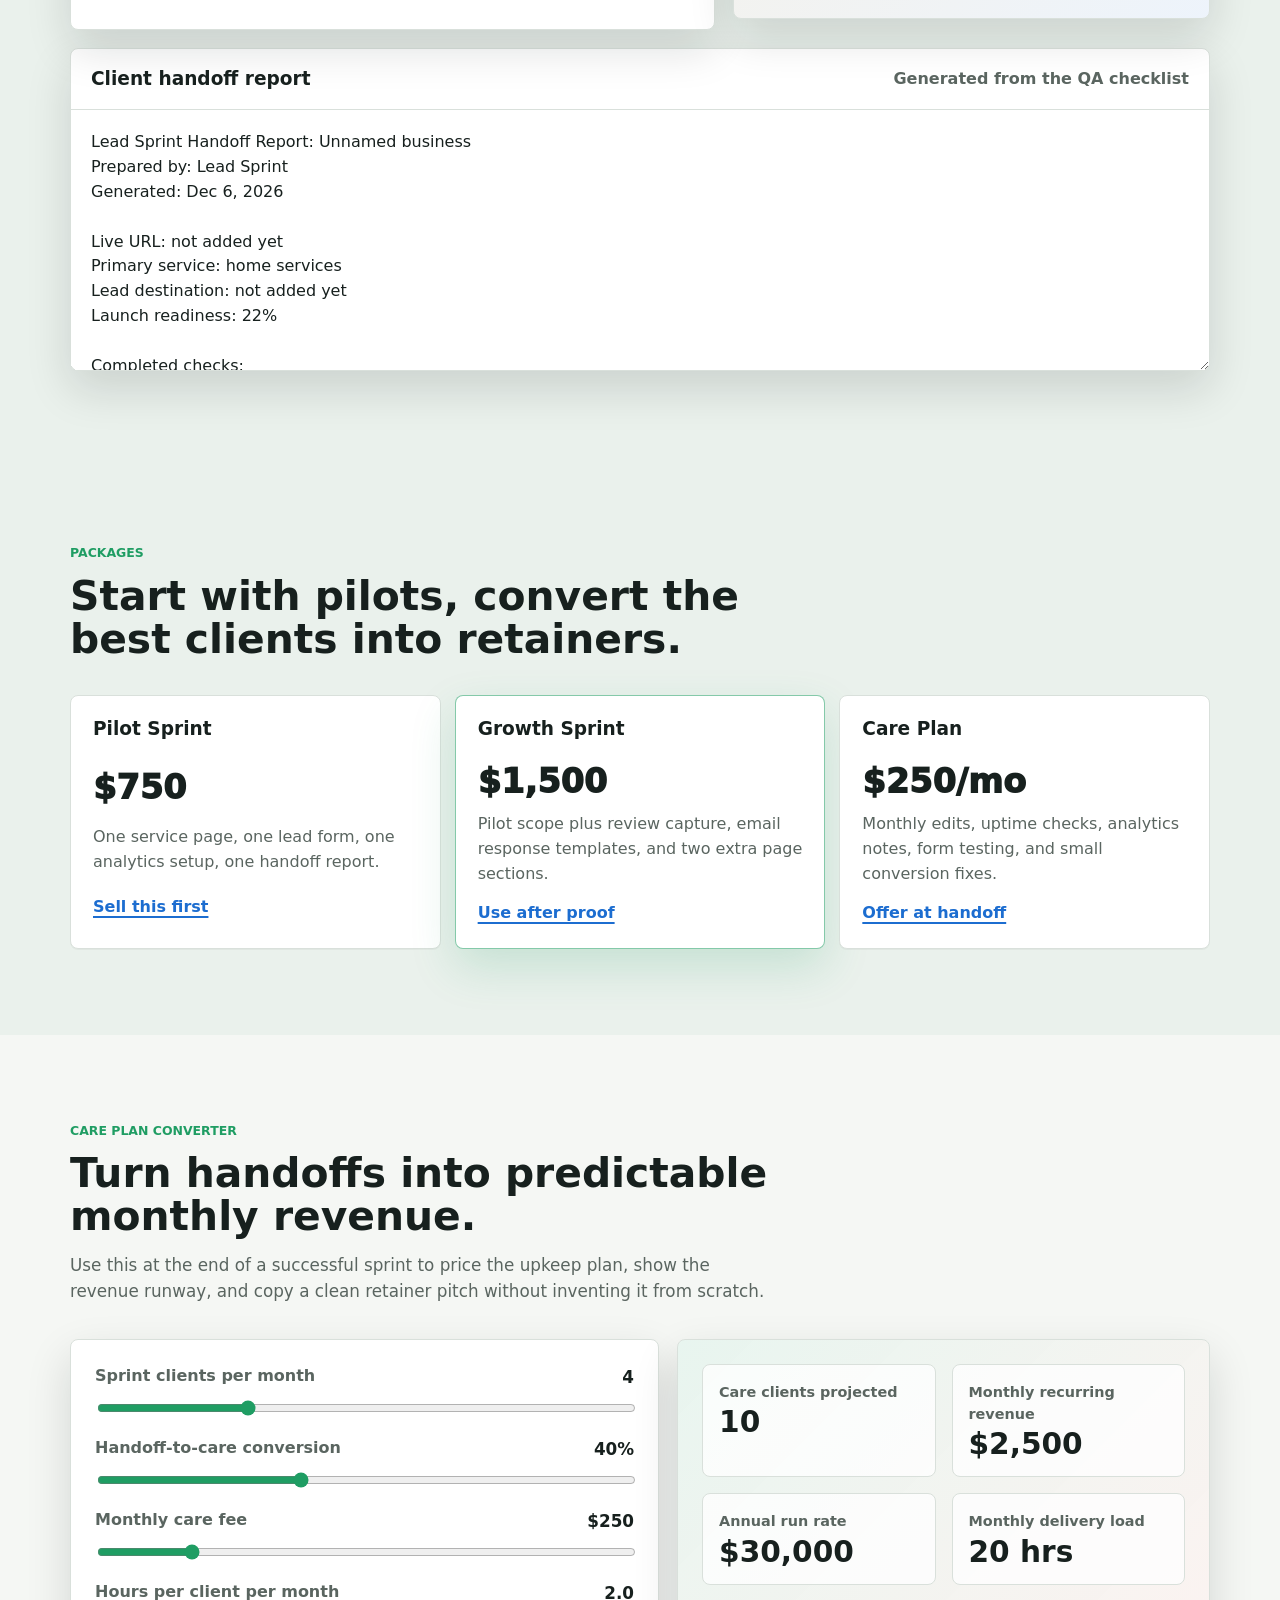
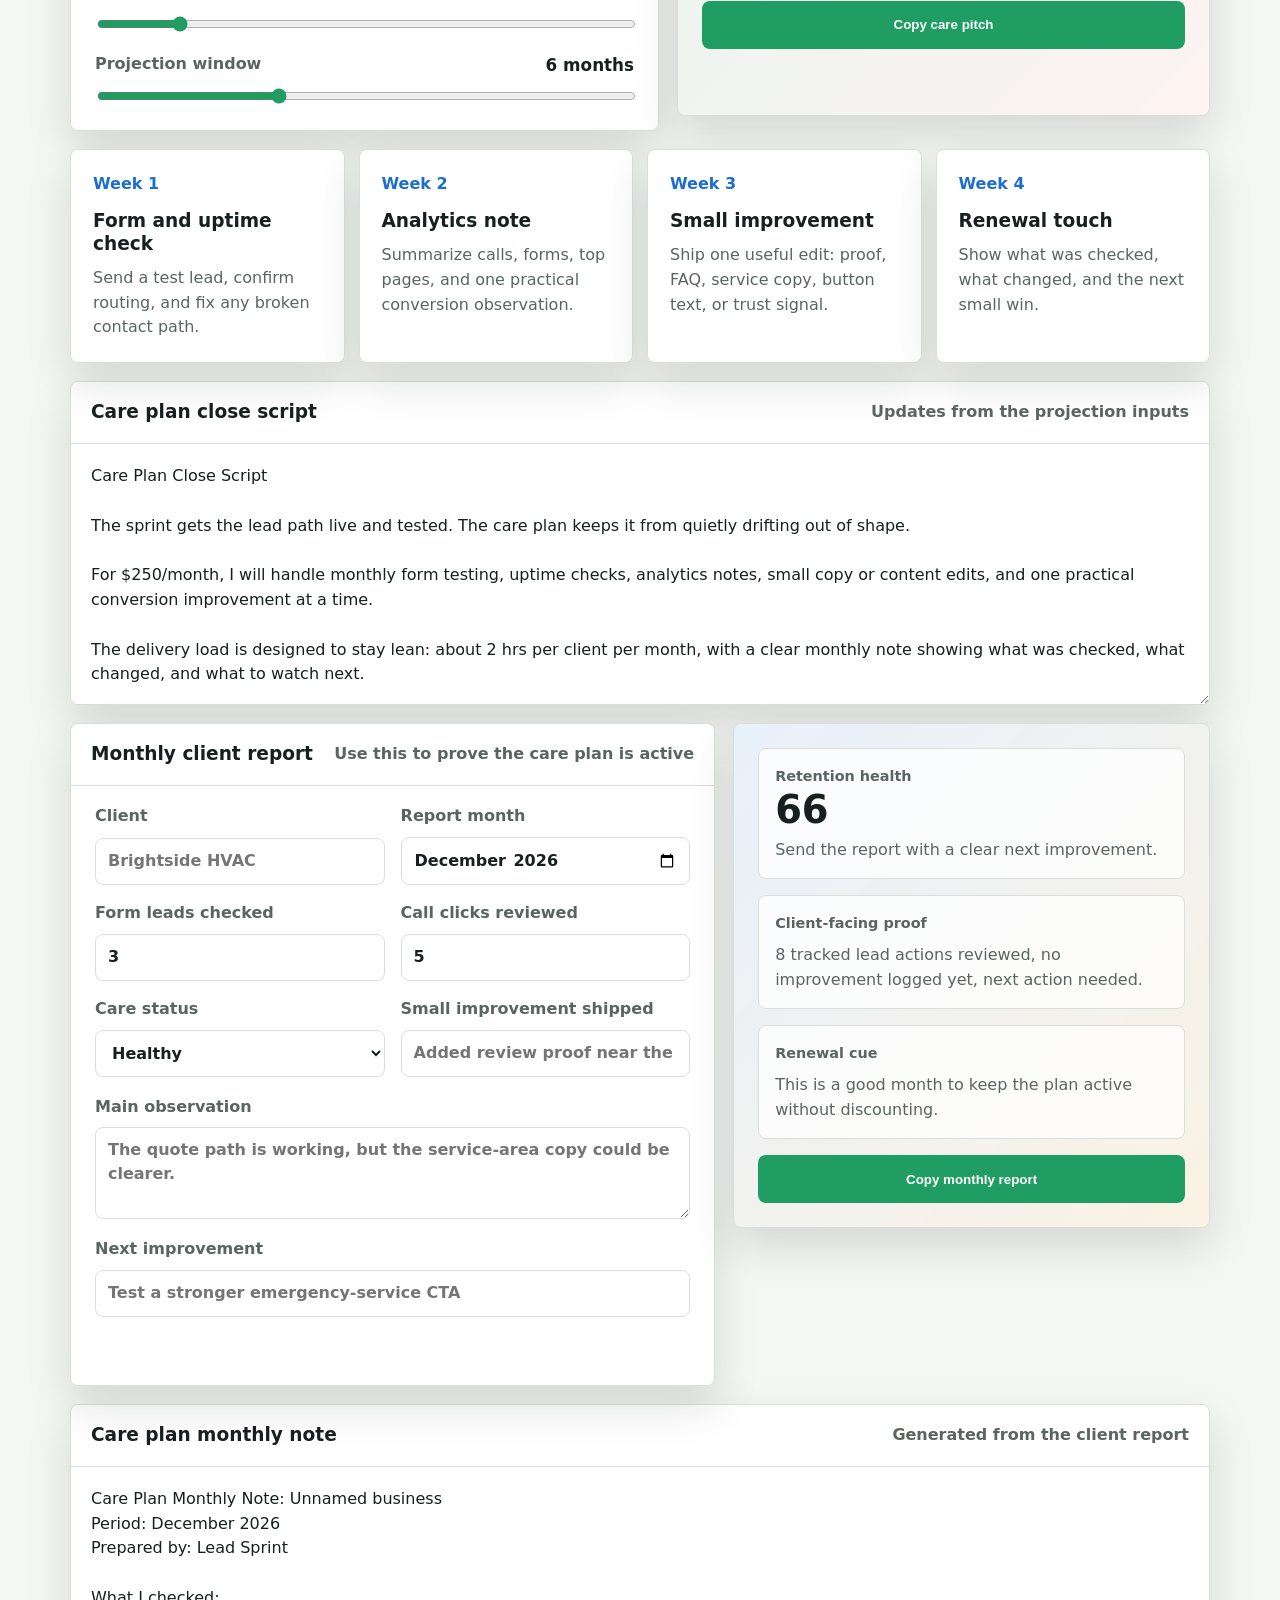
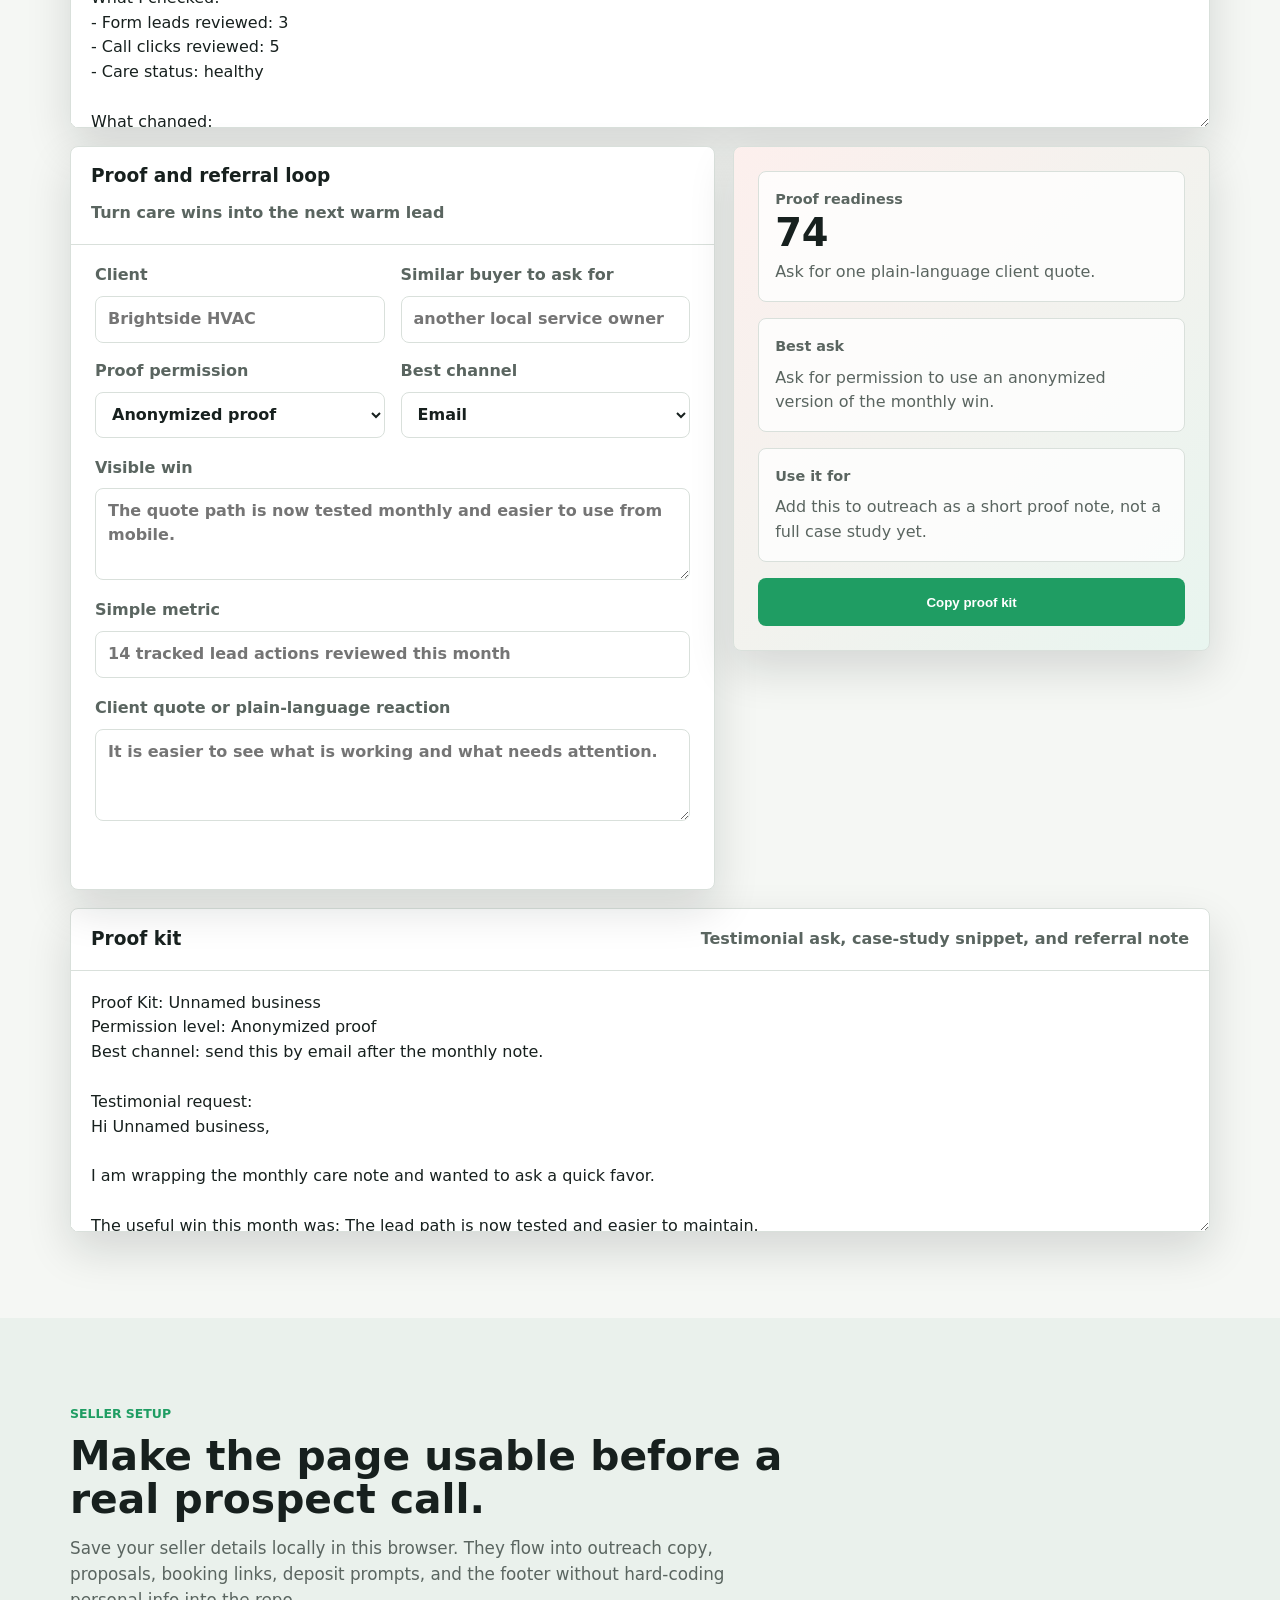
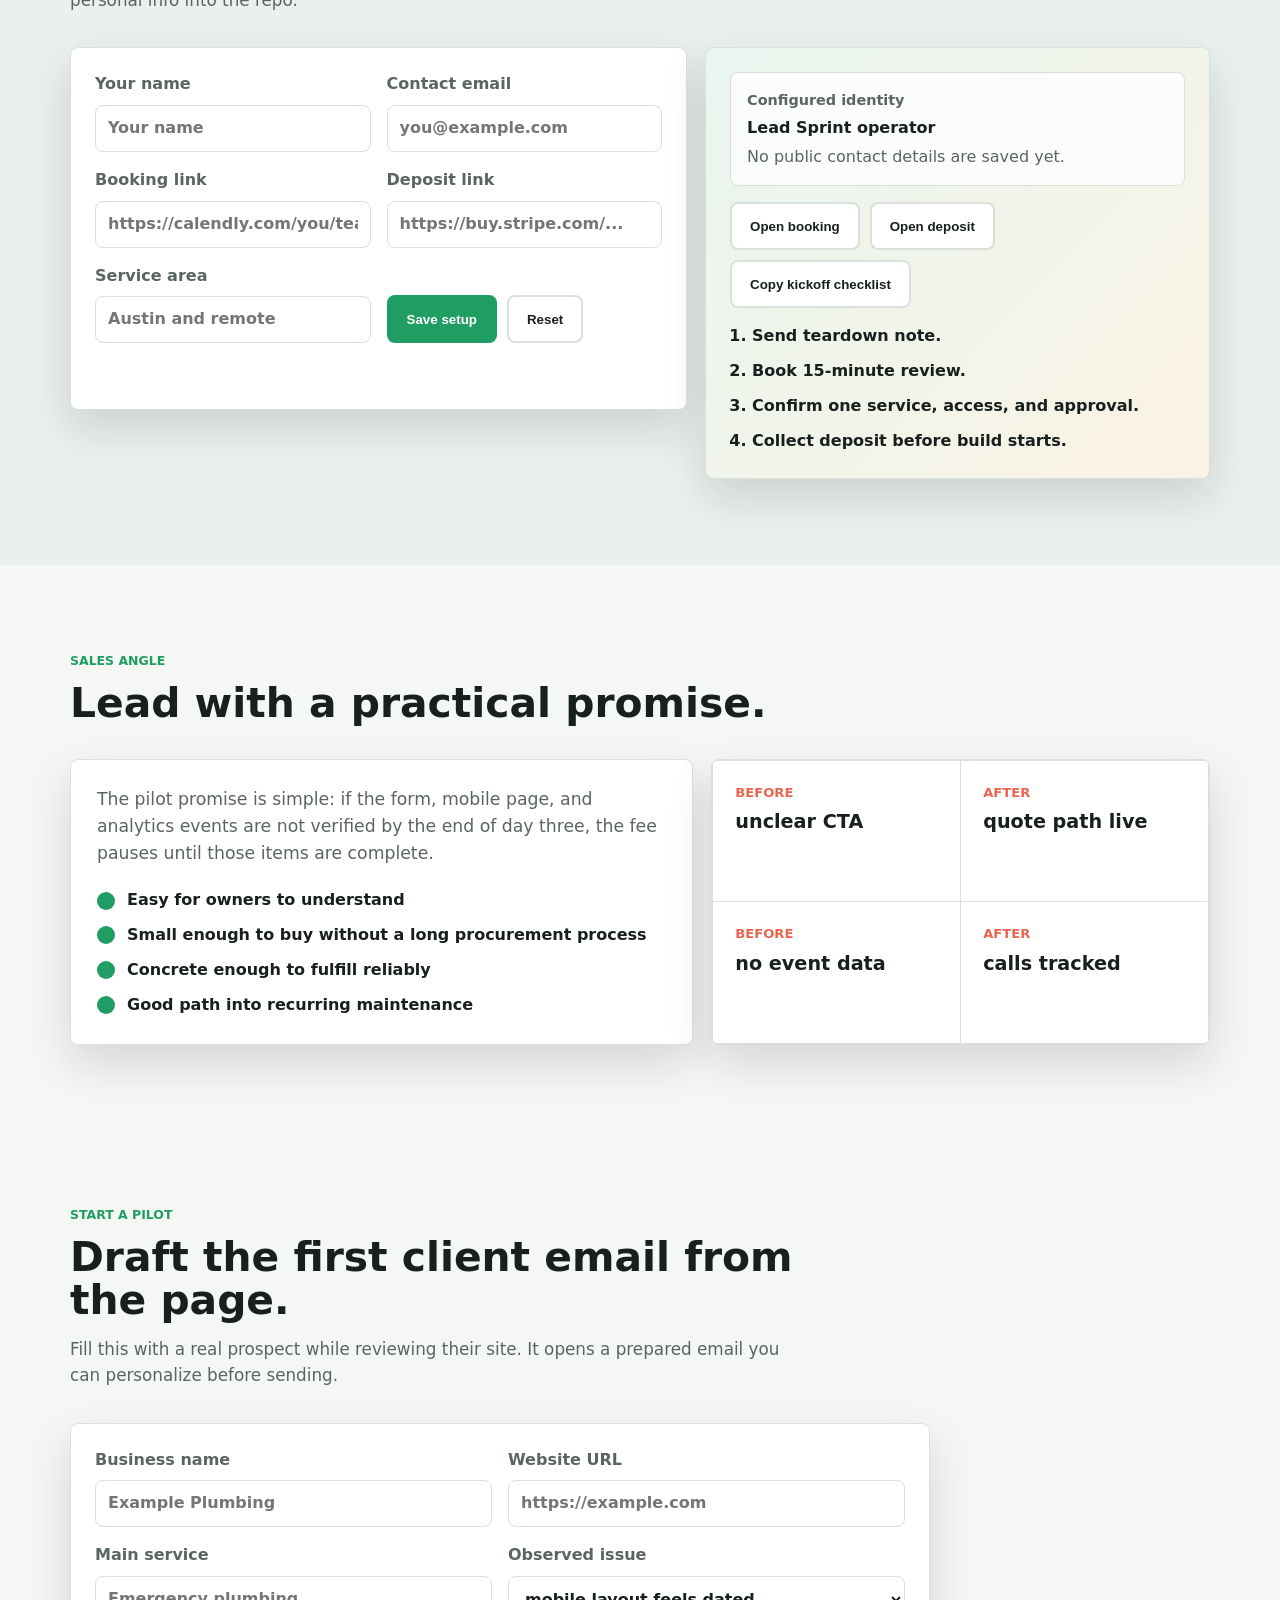
==== commit 33676f29: "Add weekly operator dashboard" ====
--- a/index.html
+++ b/index.html
@@ -9,7 +9,7 @@
     <meta property="og:type" content="website">
     <meta property="og:image" content="assets/hero-local-business.jpg">
     <title>72-Hour Lead Sprint</title>
-    <link rel="stylesheet" href="styles.css">
+    <link rel="stylesheet" href="styles.css?v=20260525-ops">
   </head>
   <body>
     <header class="site-header">
@@ -18,6 +18,7 @@
         <span>Lead Sprint</span>
       </a>
       <nav class="nav-links" aria-label="Primary navigation">
+        <a href="#ops">Ops</a>
         <a href="#offer">Offer</a>
         <a href="#niches">Niches</a>
         <a href="#diy">DIY?</a>
@@ -75,6 +76,99 @@
         <div class="signal-item">
           <strong>Measurement</strong>
           <span>analytics events, conversion notes, next-step report</span>
+        </div>
+      </section>
+
+      <section class="section section-tight" id="ops">
+        <div class="section-heading">
+          <p class="eyebrow">Operator dashboard</p>
+          <h2>Know whether the week is actually moving toward money.</h2>
+          <p>
+            Track the few numbers that make the sprint business real: outreach, replies, booked
+            reviews, pilots sold, care plans sold, and cash collected.
+          </p>
+        </div>
+
+        <div class="ops-layout">
+          <form class="ops-form" id="opsForm">
+            <div class="field-grid">
+              <label>
+                <span>Weekly revenue target</span>
+                <input id="opsTarget" name="opsTarget" type="number" min="250" step="250" value="1500">
+              </label>
+              <label>
+                <span>Outreach sent</span>
+                <input id="opsOutreach" name="opsOutreach" type="number" min="0" step="1" value="0">
+              </label>
+              <label>
+                <span>Replies received</span>
+                <input id="opsReplies" name="opsReplies" type="number" min="0" step="1" value="0">
+              </label>
+              <label>
+                <span>Reviews booked</span>
+                <input id="opsCalls" name="opsCalls" type="number" min="0" step="1" value="0">
+              </label>
+              <label>
+                <span>Pilots sold</span>
+                <input id="opsPilots" name="opsPilots" type="number" min="0" step="1" value="0">
+              </label>
+              <label>
+                <span>Care plans sold</span>
+                <input id="opsCare" name="opsCare" type="number" min="0" step="1" value="0">
+              </label>
+              <label>
+                <span>Cash collected</span>
+                <input id="opsCash" name="opsCash" type="number" min="0" step="50" value="0">
+              </label>
+              <label>
+                <span>Current blocker</span>
+                <select id="opsBlocker" name="opsBlocker">
+                  <option value="none">No clear blocker</option>
+                  <option value="prospecting">Need better prospect list</option>
+                  <option value="reply">Replies are weak</option>
+                  <option value="close">Calls are not closing</option>
+                  <option value="delivery">Delivery is backing up</option>
+                </select>
+              </label>
+            </div>
+            <div class="console-actions">
+              <button class="button button-primary" id="saveOps" type="button">Save week</button>
+              <button class="button button-light" id="resetOps" type="button">Reset week</button>
+            </div>
+            <p class="form-note" id="opsNote" role="status"></p>
+          </form>
+
+          <aside class="ops-output" aria-live="polite">
+            <div class="ops-score">
+              <span class="result-label">Weekly execution score</span>
+              <strong id="opsScore">0</strong>
+              <div class="progress-track" aria-hidden="true">
+                <span id="opsProgressBar"></span>
+              </div>
+              <p id="opsStatus">Start with prospecting volume.</p>
+            </div>
+            <div>
+              <span class="result-label">Projected booked revenue</span>
+              <strong id="opsBooked">$0</strong>
+            </div>
+            <div>
+              <span class="result-label">Cash gap</span>
+              <strong id="opsGap">$1,500</strong>
+            </div>
+            <div>
+              <span class="result-label">Next money action</span>
+              <p id="opsNext">Send 50 focused teardown notes before polishing anything else.</p>
+            </div>
+            <button class="button button-primary" id="copyWeeklyReview" type="button">Copy weekly review</button>
+          </aside>
+        </div>
+
+        <div class="ops-review-panel">
+          <div class="pipeline-head">
+            <h3>Weekly review</h3>
+            <span>Generated from the operator dashboard</span>
+          </div>
+          <textarea id="opsReview" class="proposal-text" readonly></textarea>
         </div>
       </section>
 
@@ -1054,6 +1148,6 @@
       <a href="#top">Back to top</a>
     </footer>
 
-    <script src="script.js"></script>
+    <script src="script.js?v=20260525-ops"></script>
   </body>
 </html>
--- a/styles.css
+++ b/styles.css
@@ -349,6 +349,9 @@
 .intake-form,
 .proof-copy,
 .scoreboard,
+.ops-form,
+.ops-output,
+.ops-review-panel,
 .audit-form,
 .audit-output,
 .pipeline-panel,
@@ -386,6 +389,75 @@
   padding: 24px;
 }
 
+.ops-layout {
+  display: grid;
+  grid-template-columns: minmax(0, 1.12fr) minmax(320px, 0.88fr);
+  gap: 18px;
+  align-items: start;
+}
+
+.ops-form {
+  display: grid;
+  gap: 18px;
+  padding: 24px;
+}
+
+.ops-form label {
+  display: grid;
+  gap: 8px;
+  color: var(--muted);
+  font-weight: 800;
+}
+
+.ops-form input,
+.ops-form select {
+  min-height: 46px;
+  width: 100%;
+  border: 1px solid var(--line);
+  border-radius: 8px;
+  padding: 10px 12px;
+  color: var(--ink);
+  background: #ffffff;
+  font: inherit;
+}
+
+.ops-output {
+  display: grid;
+  gap: 16px;
+  padding: 24px;
+  background:
+    linear-gradient(135deg, rgba(31, 157, 99, 0.12), rgba(28, 109, 208, 0.08)),
+    var(--surface);
+}
+
+.ops-output > div {
+  padding: 16px;
+  border: 1px solid var(--line);
+  border-radius: 8px;
+  background: rgba(255, 255, 255, 0.78);
+}
+
+.ops-output strong {
+  display: block;
+  margin-top: 4px;
+  font-size: 2rem;
+  line-height: 1.05;
+}
+
+.ops-output p {
+  margin: 8px 0 0;
+  color: var(--muted);
+}
+
+.ops-score strong {
+  font-size: 2.7rem;
+}
+
+.ops-review-panel {
+  margin-top: 18px;
+  overflow: hidden;
+}
+
 .range-row {
   display: grid;
   grid-template-columns: minmax(0, 1fr) auto;
@@ -1448,6 +1520,7 @@
   }
 
   .calculator-shell,
+  .ops-layout,
   .proof-layout,
   .console-layout,
   .diy-grid,
@@ -1554,6 +1627,8 @@
 
   .calculator,
   .roi-panel,
+  .ops-form,
+  .ops-output,
   .intake-form,
   .proof-copy,
   .audit-form,
@@ -1590,6 +1665,7 @@
   .settings-actions .button,
   .close-actions .button,
   .planner-output .button,
+  .ops-output .button,
   .handoff-output .button,
   .care-output .button,
   .monthly-output .button,
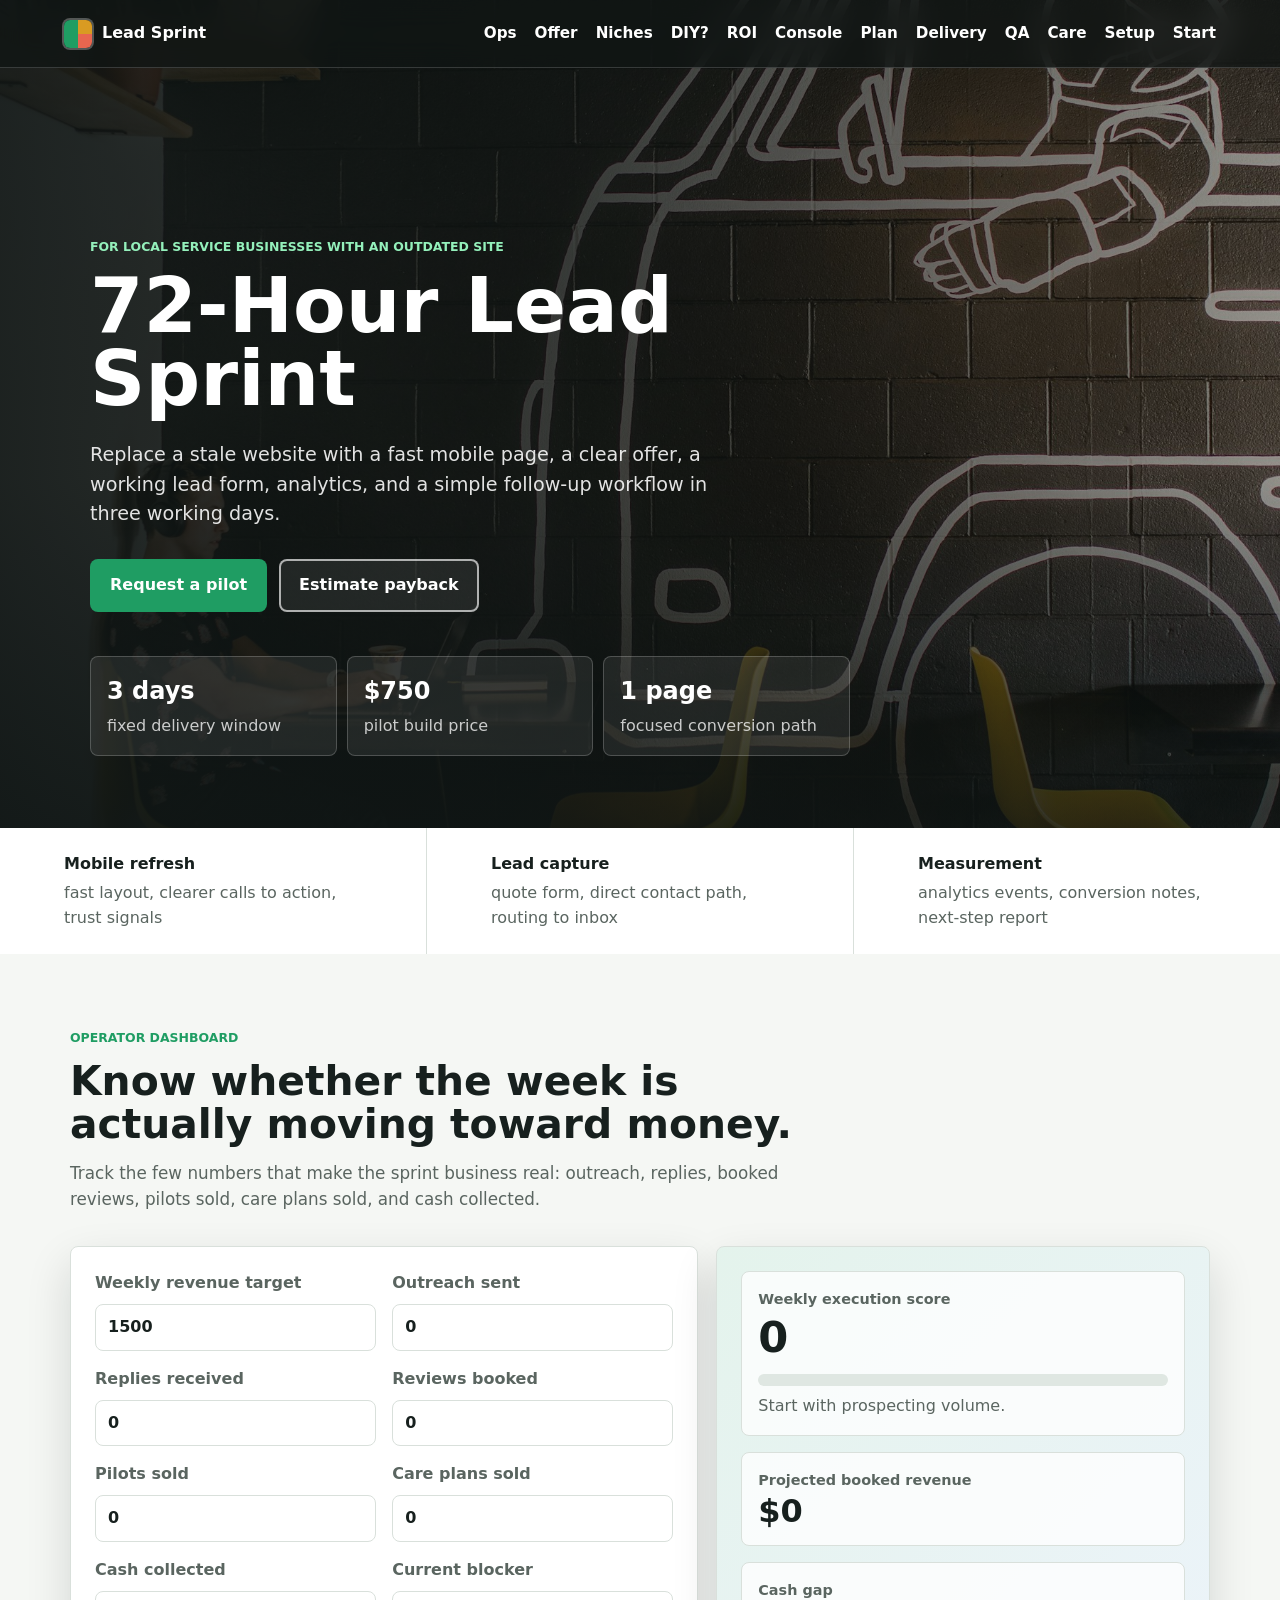
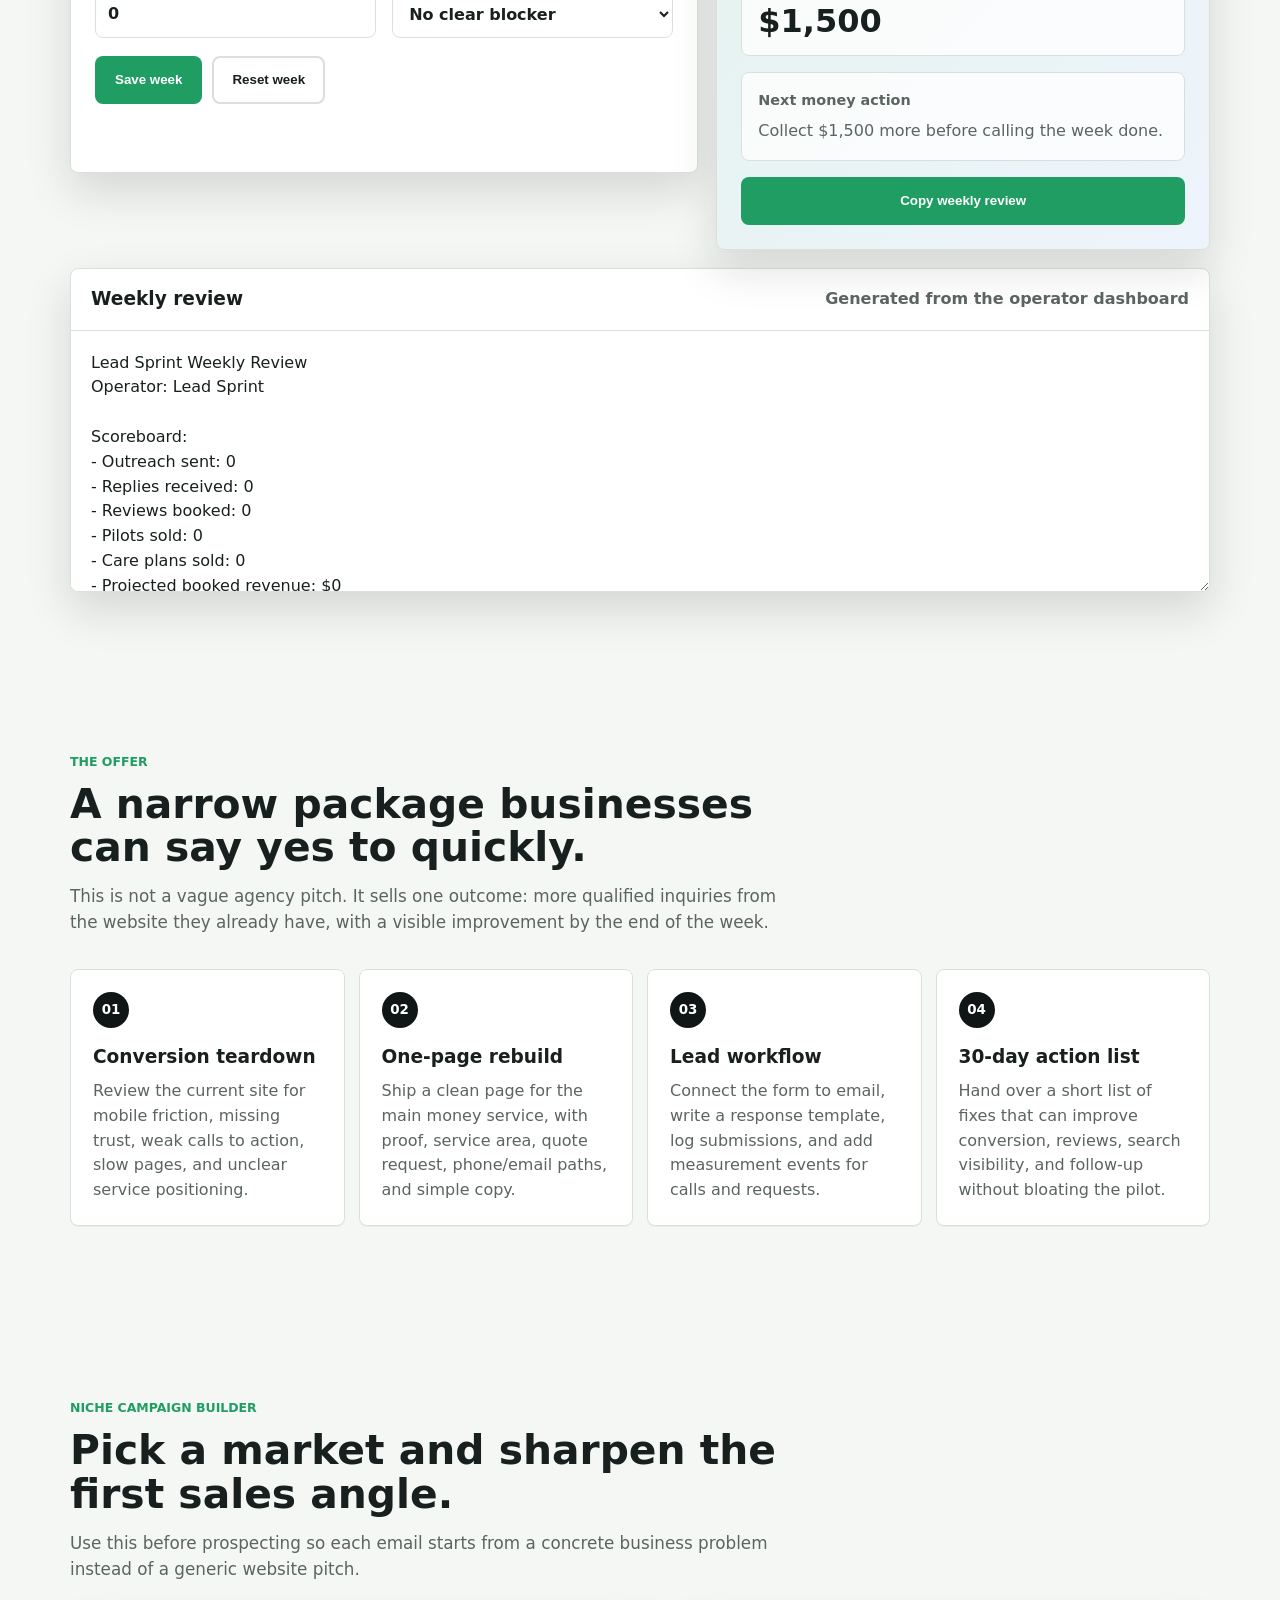
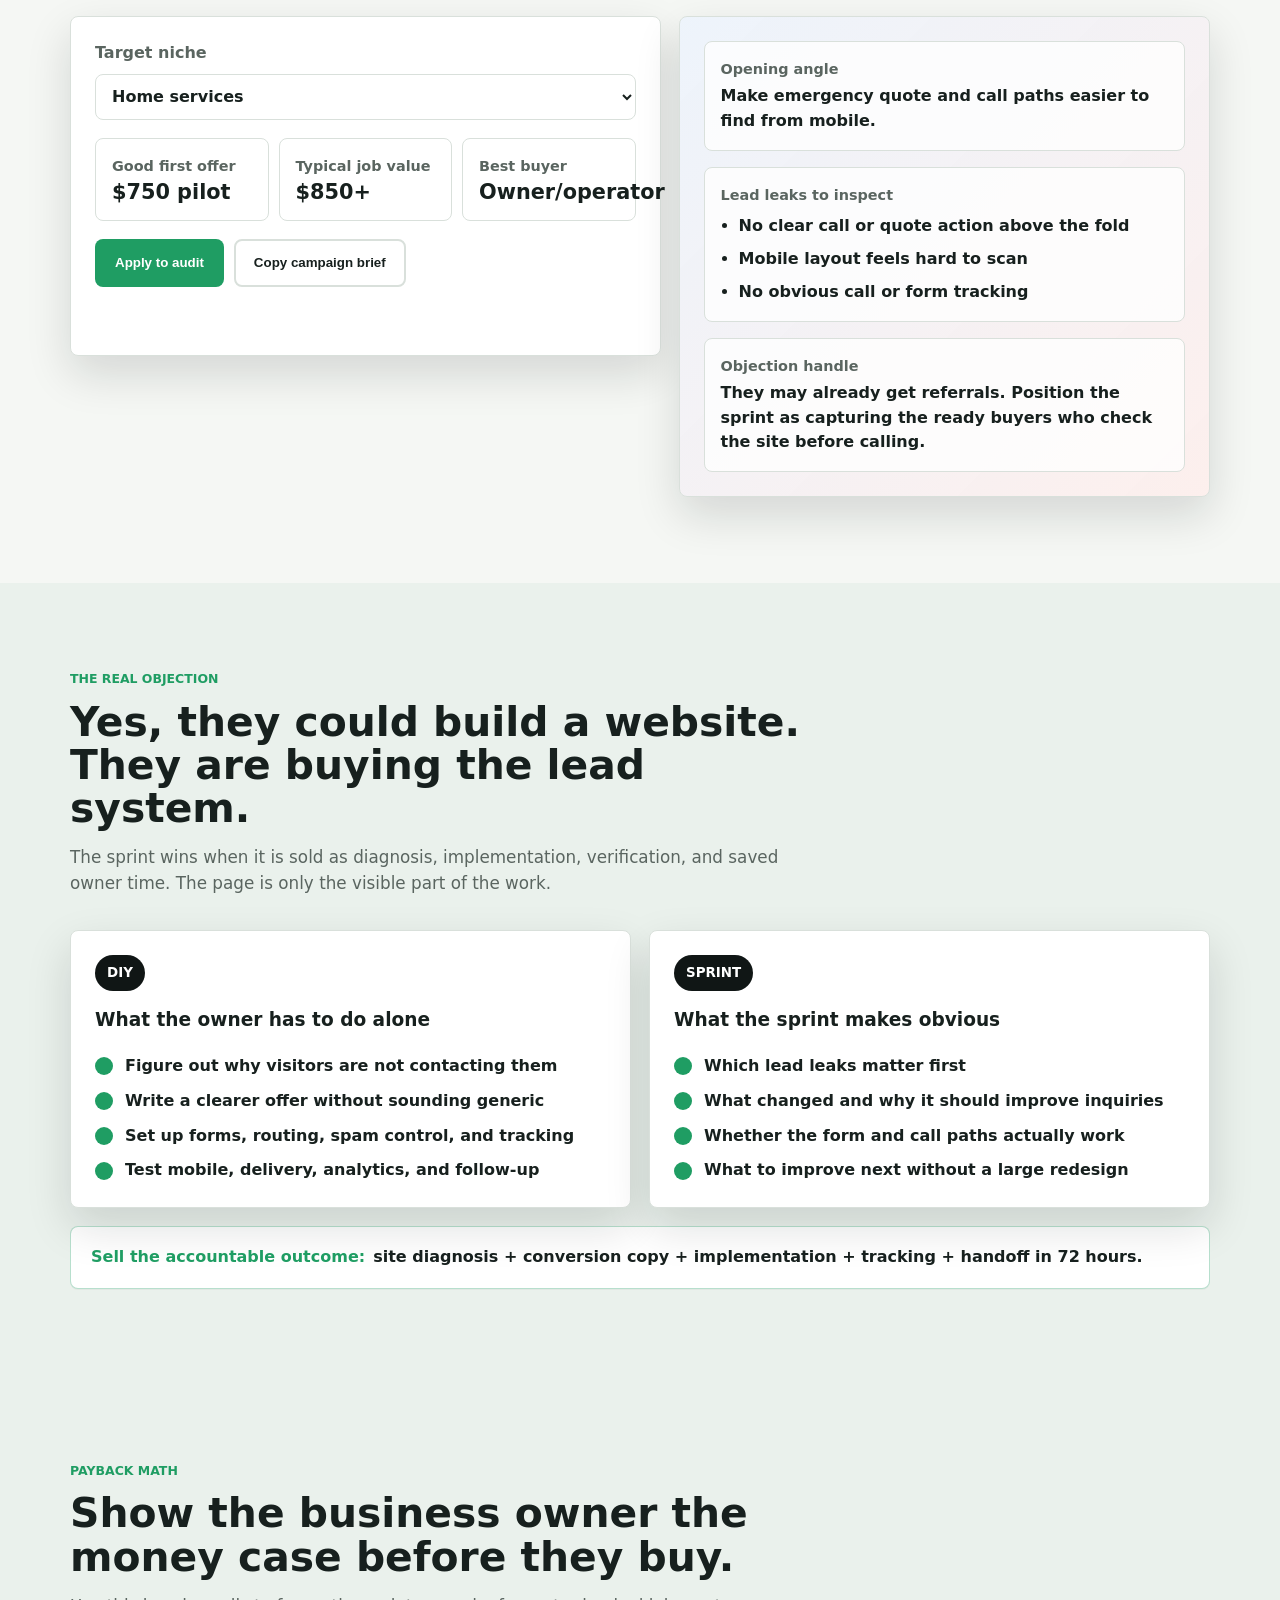
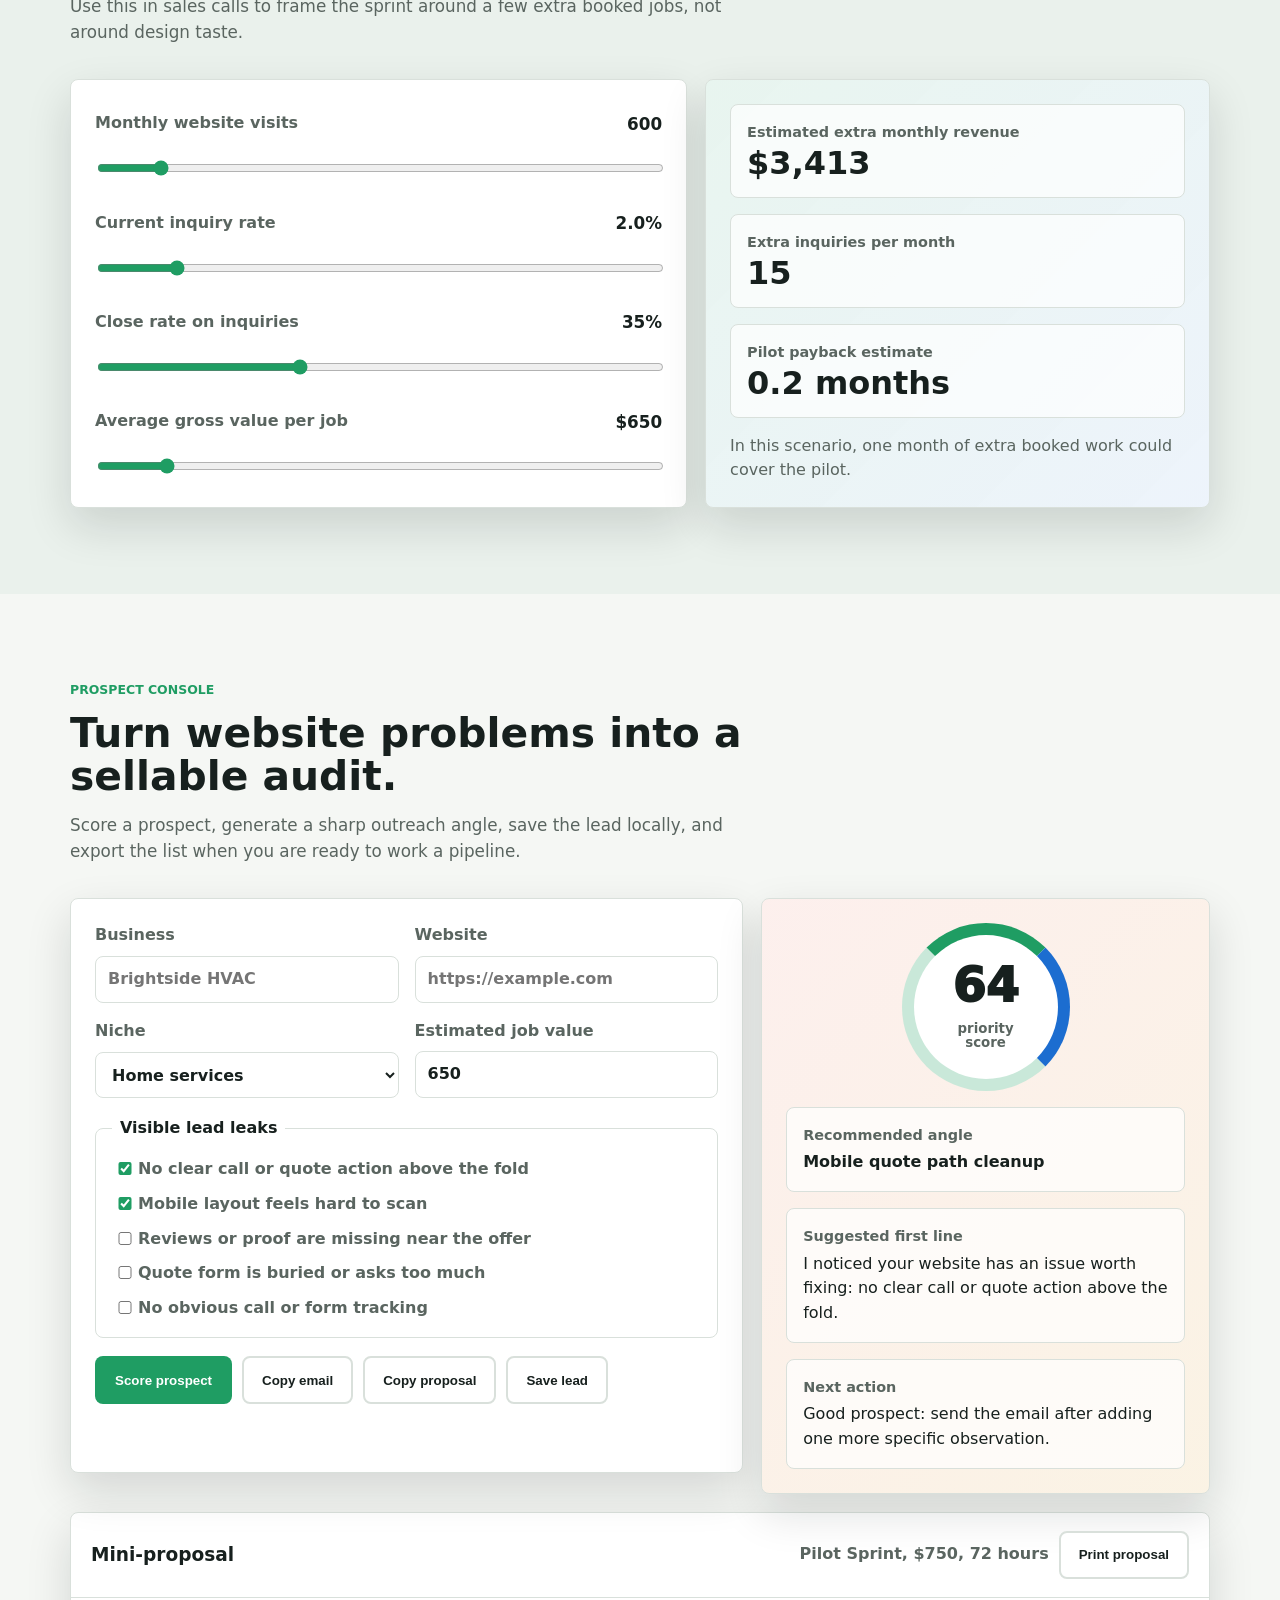
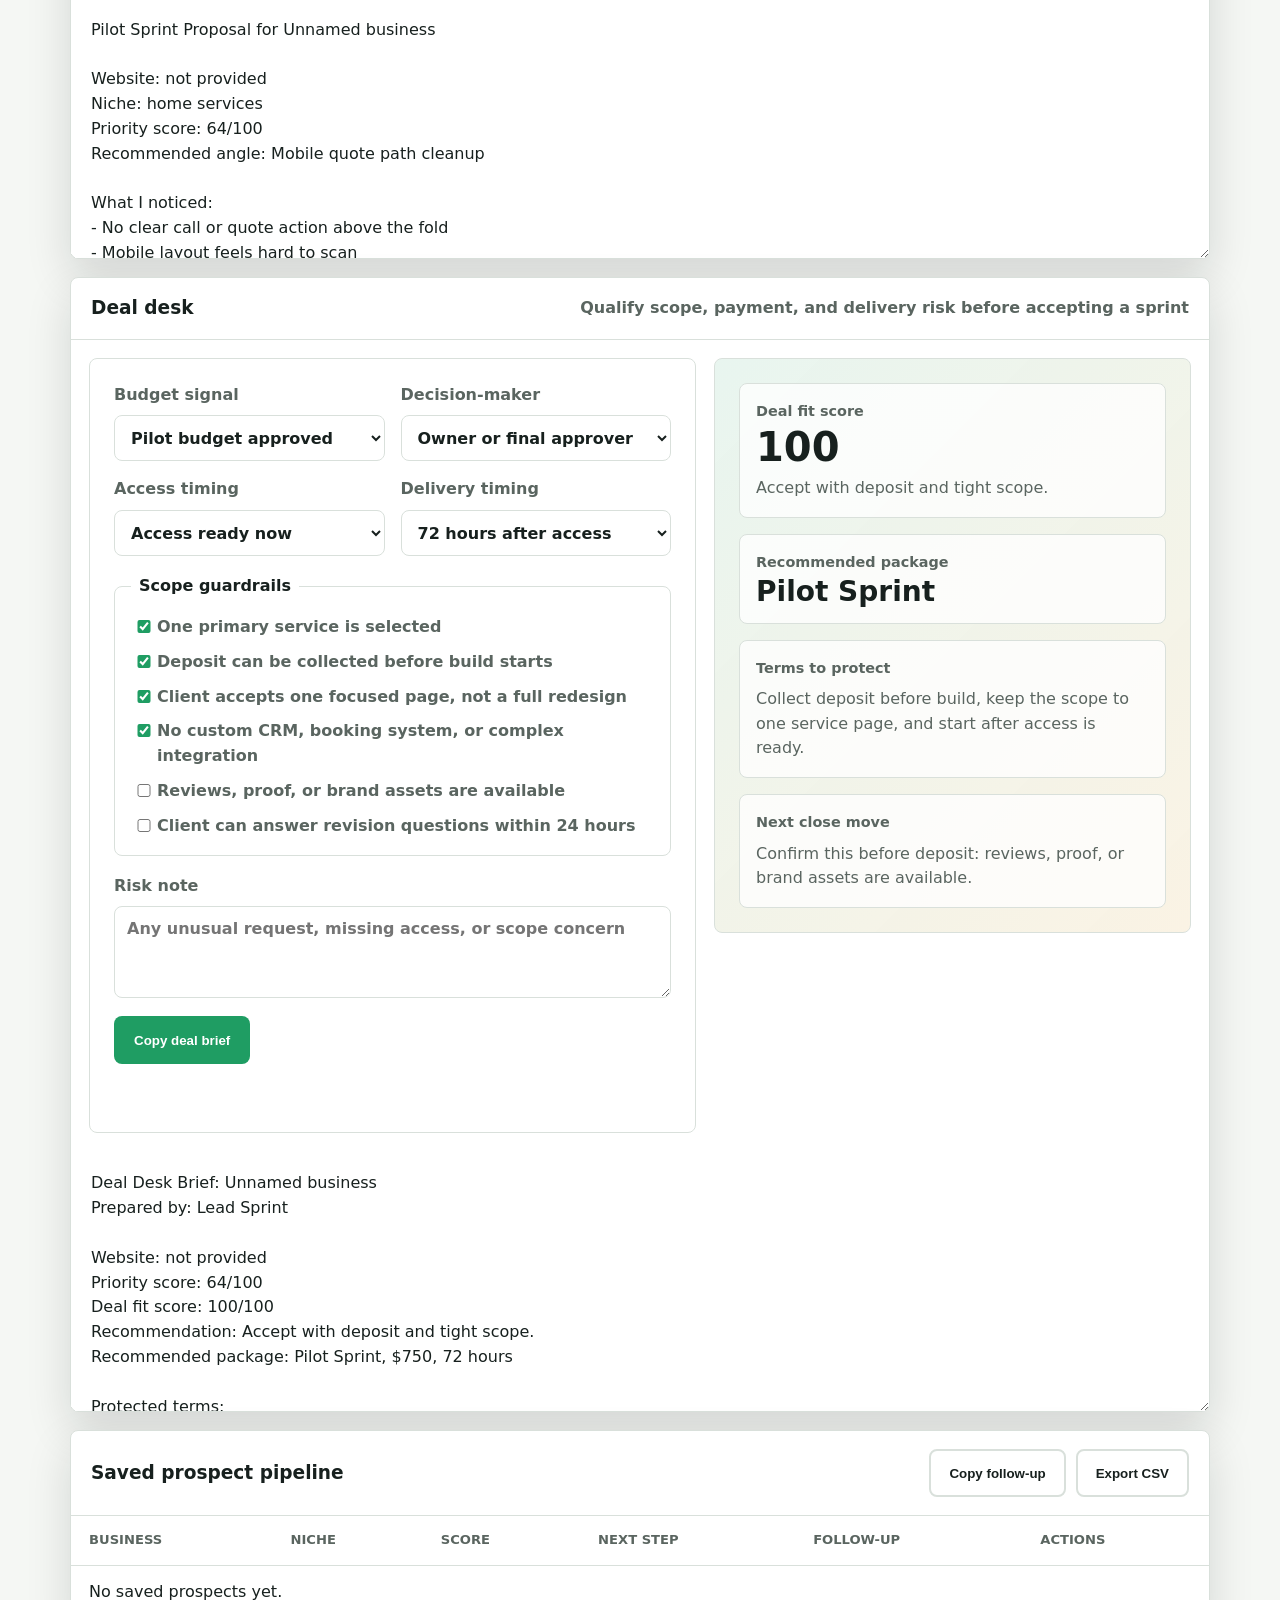
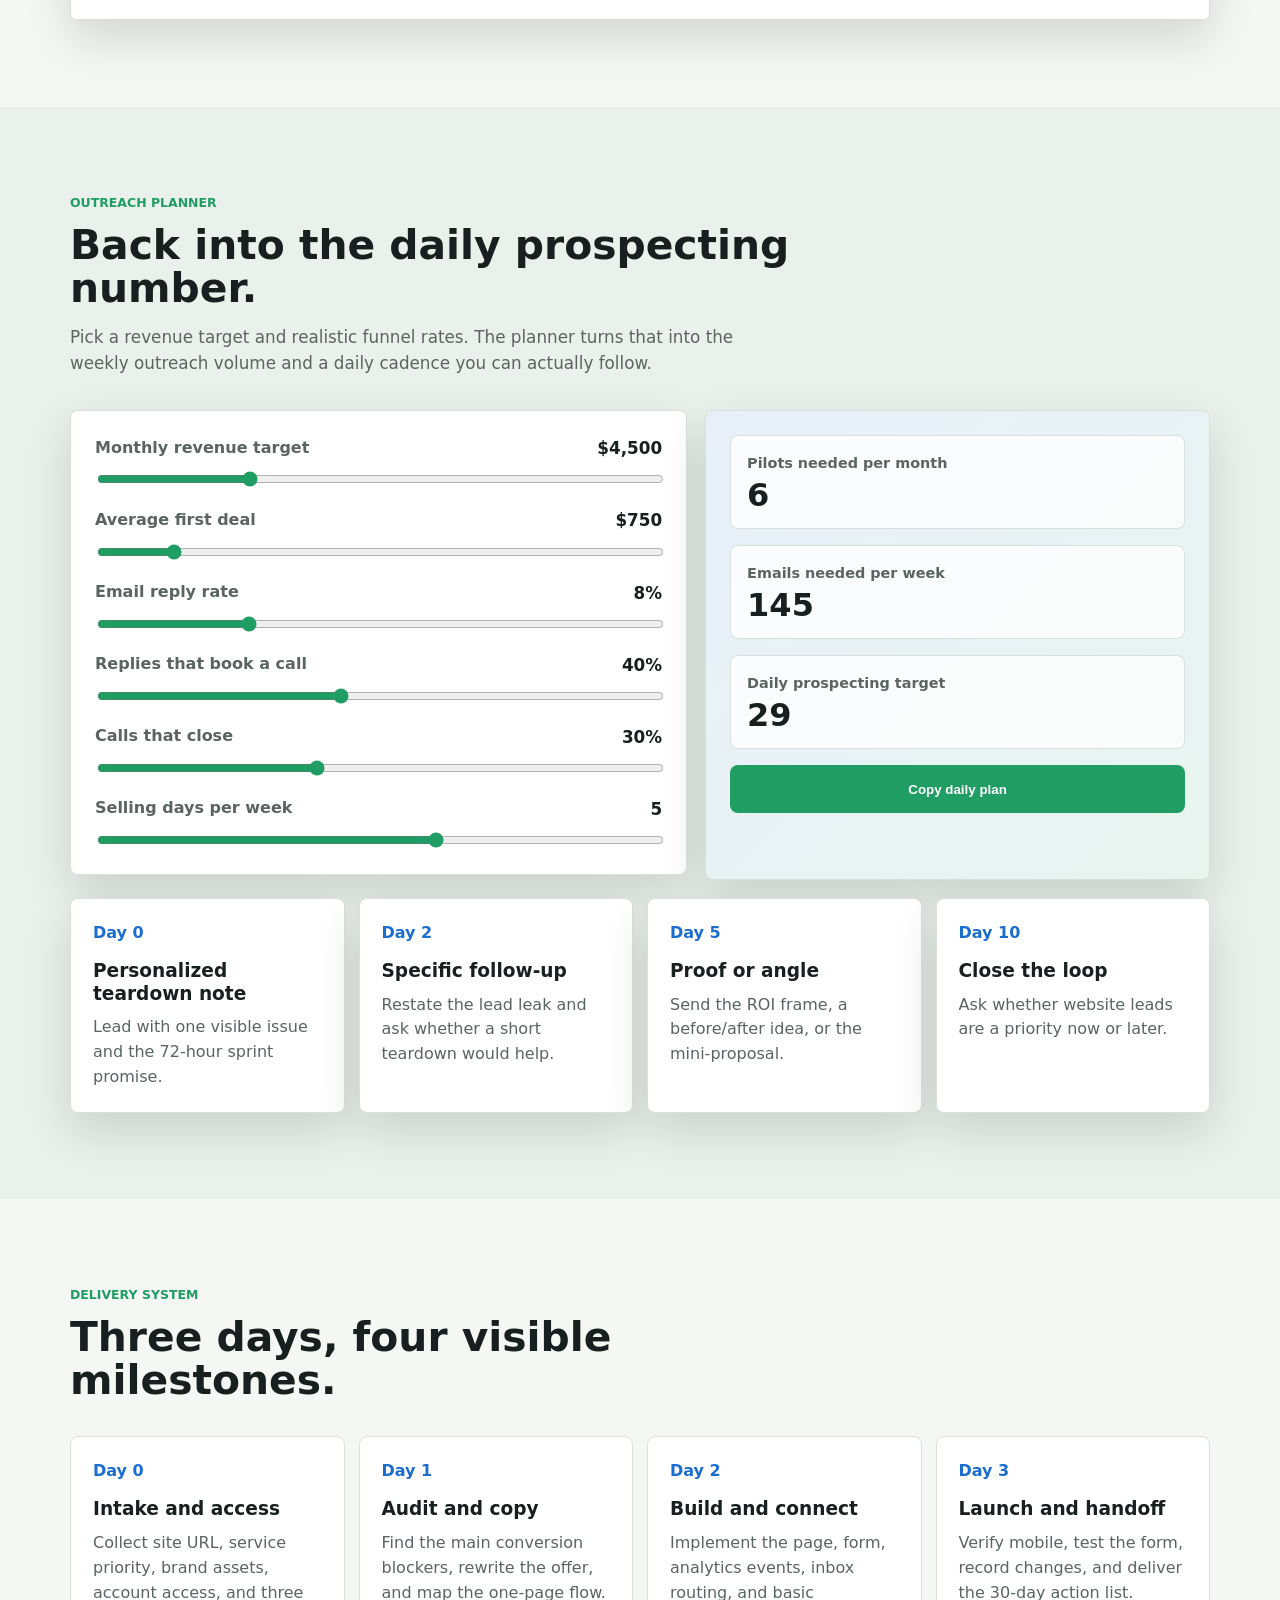
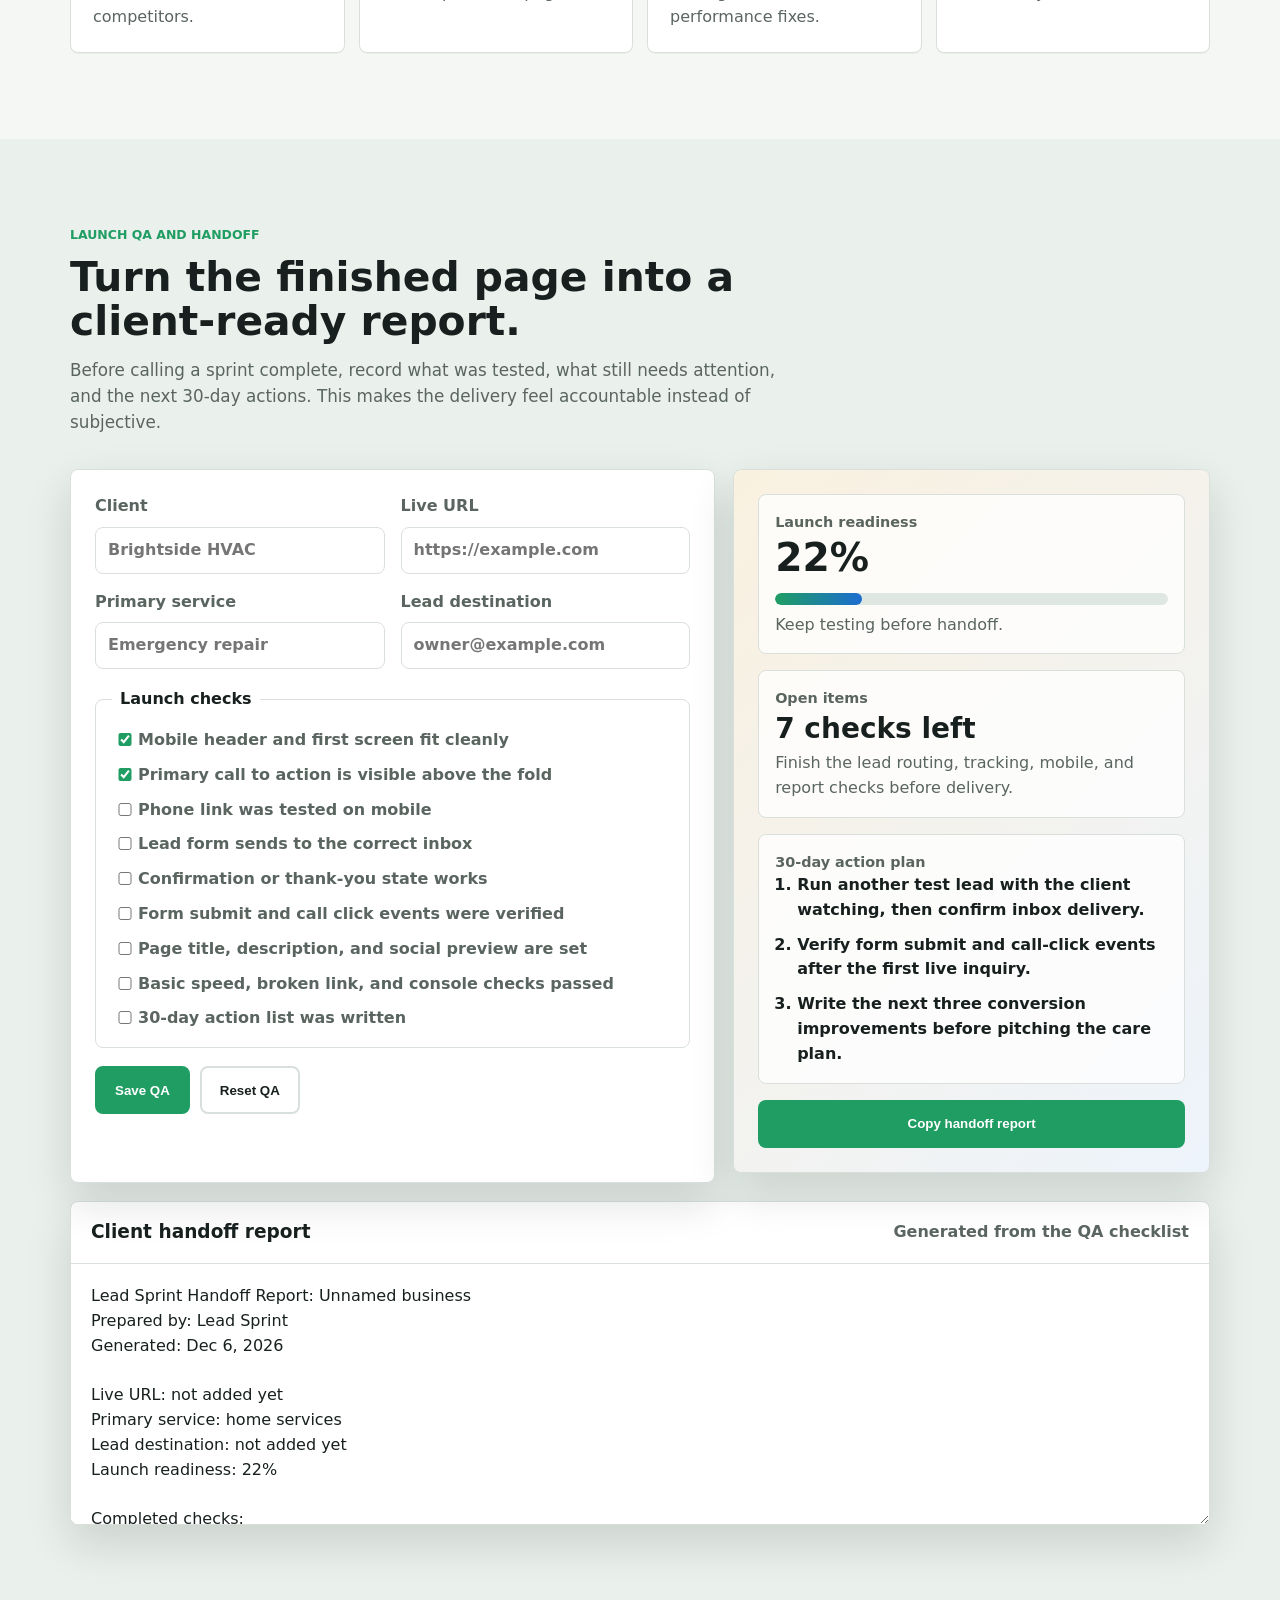
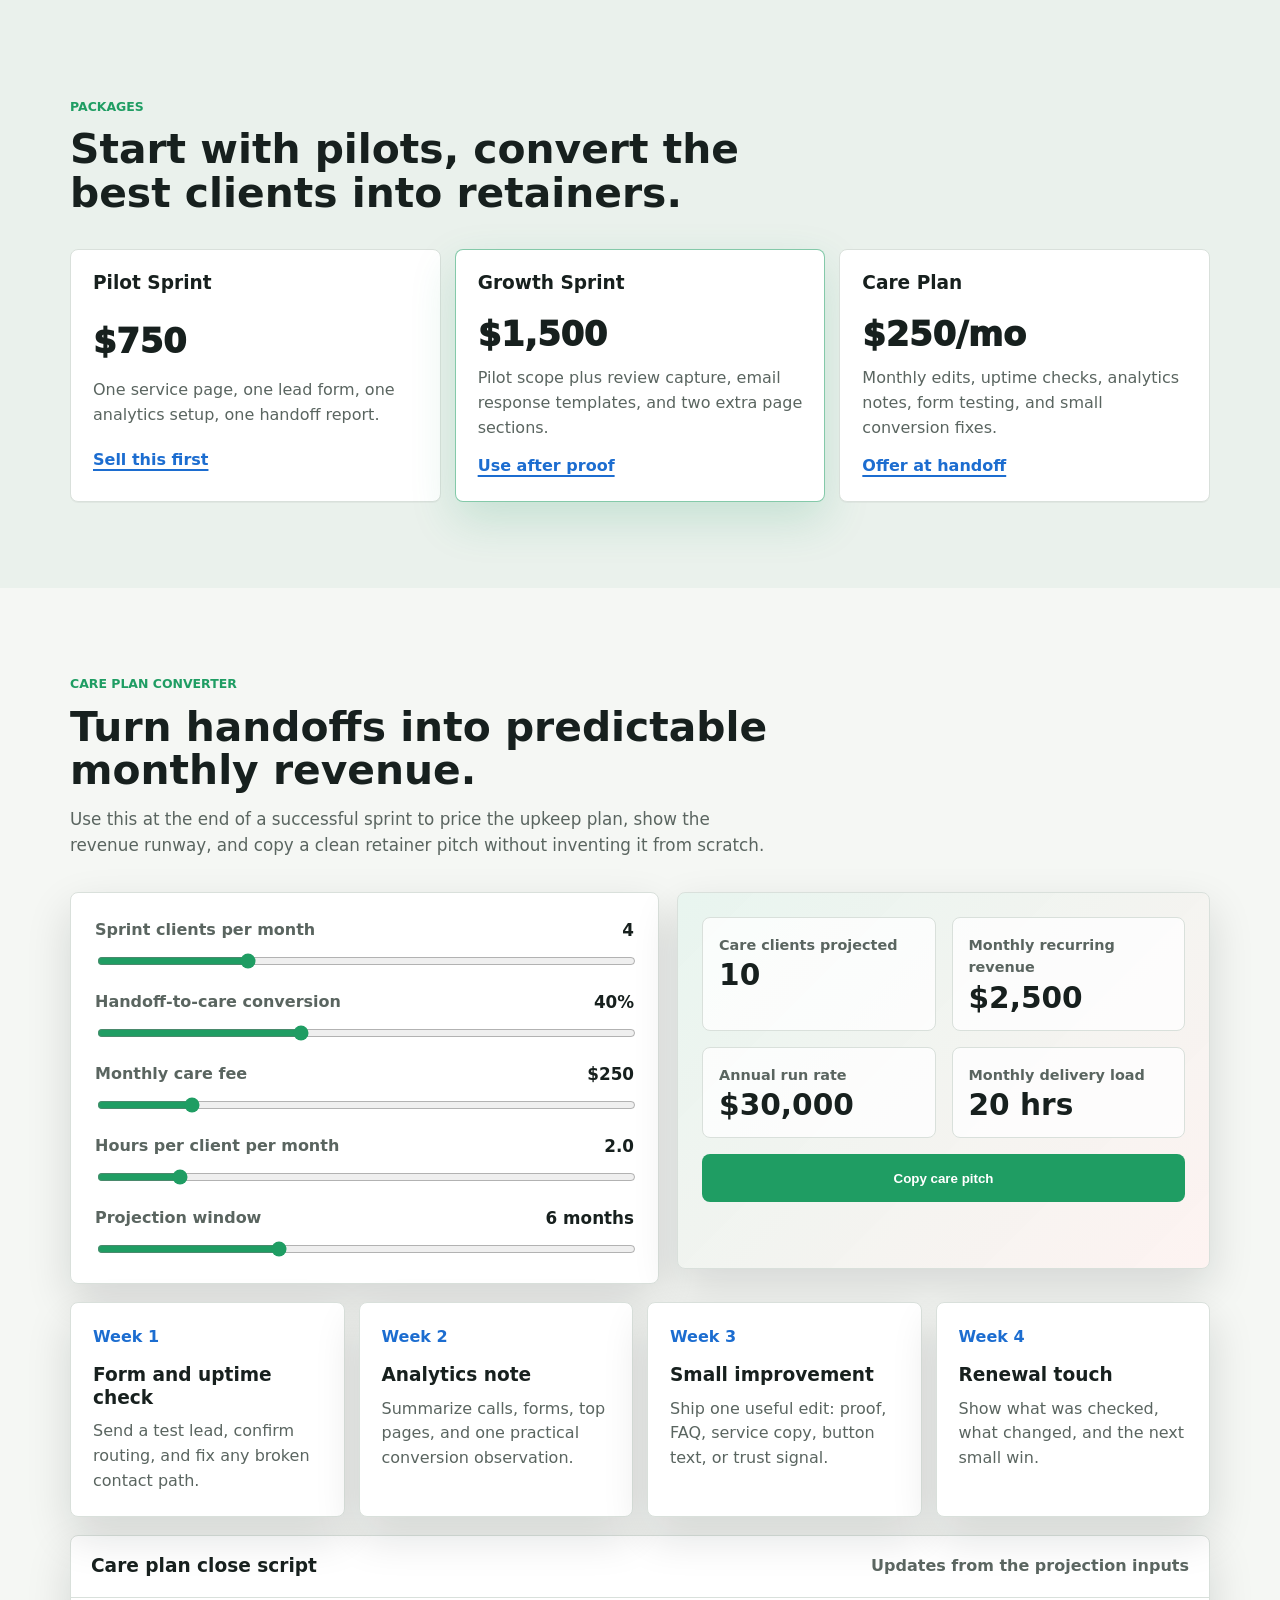
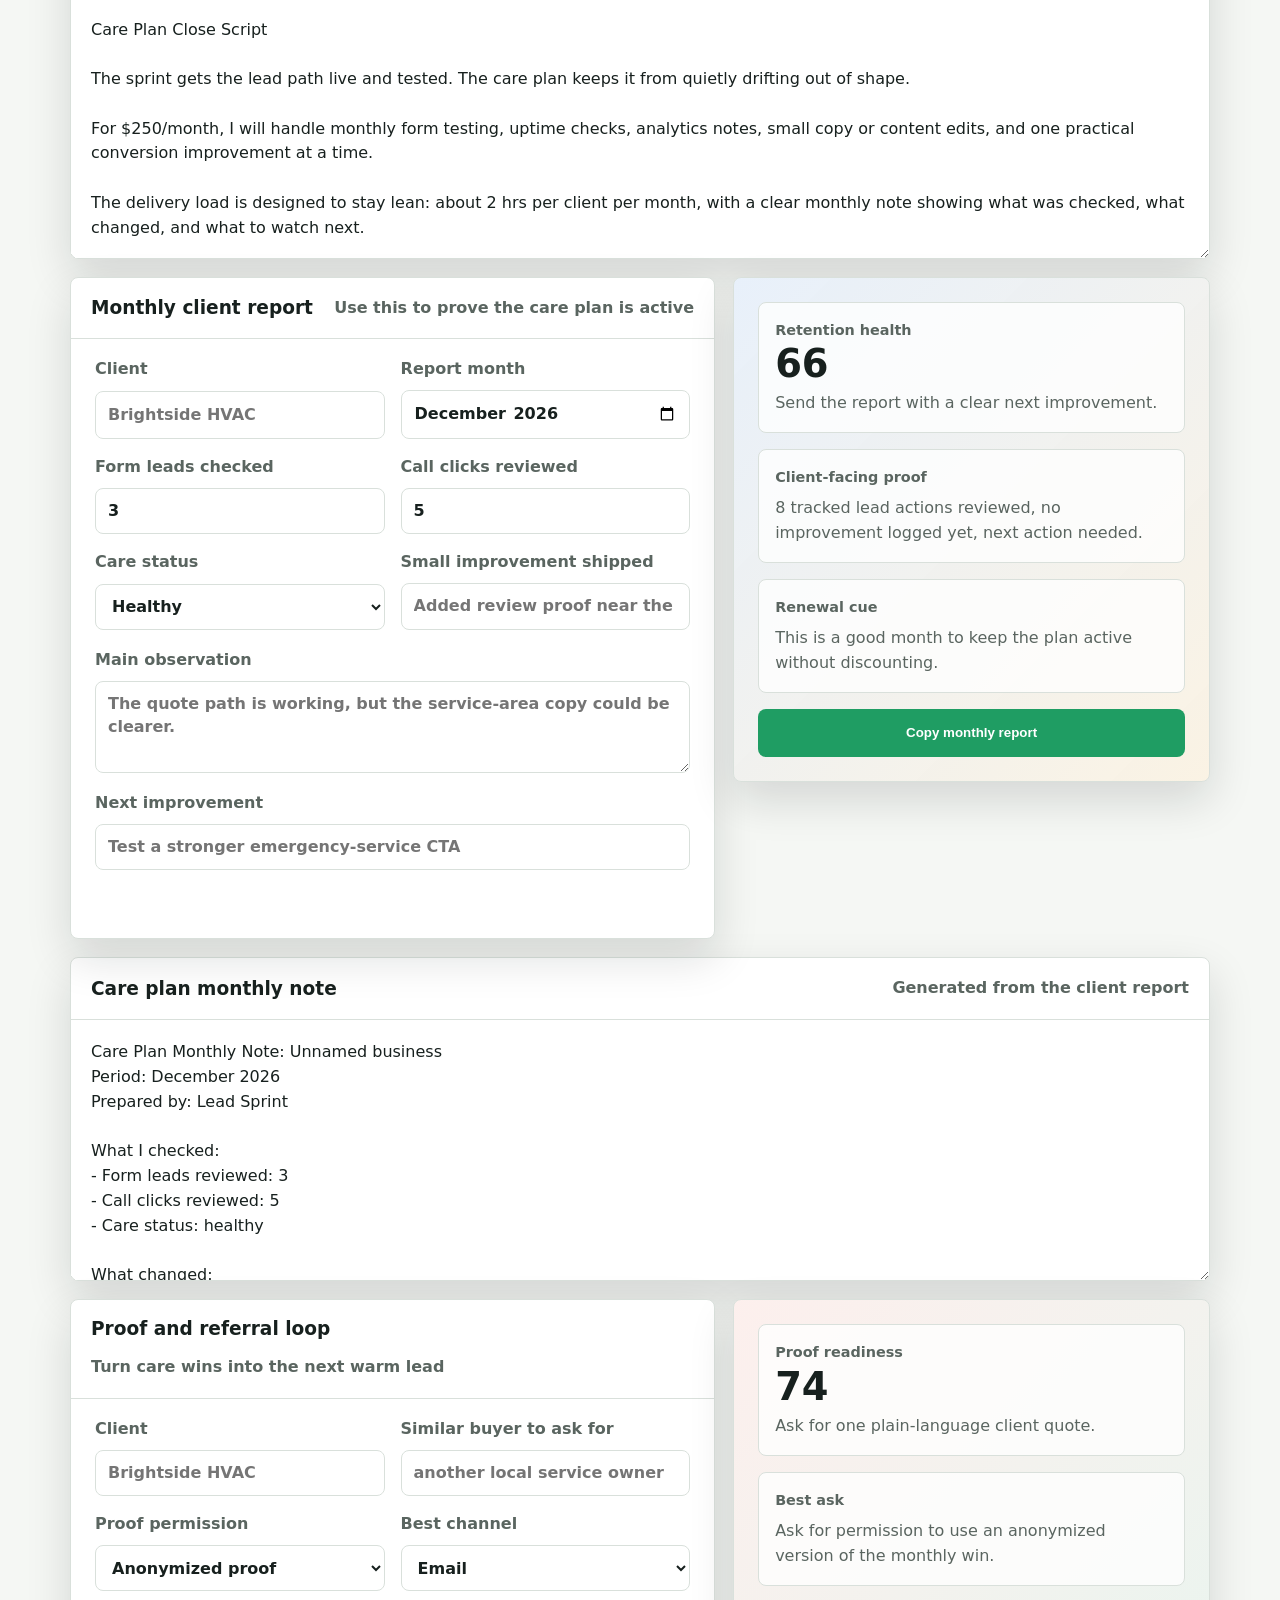
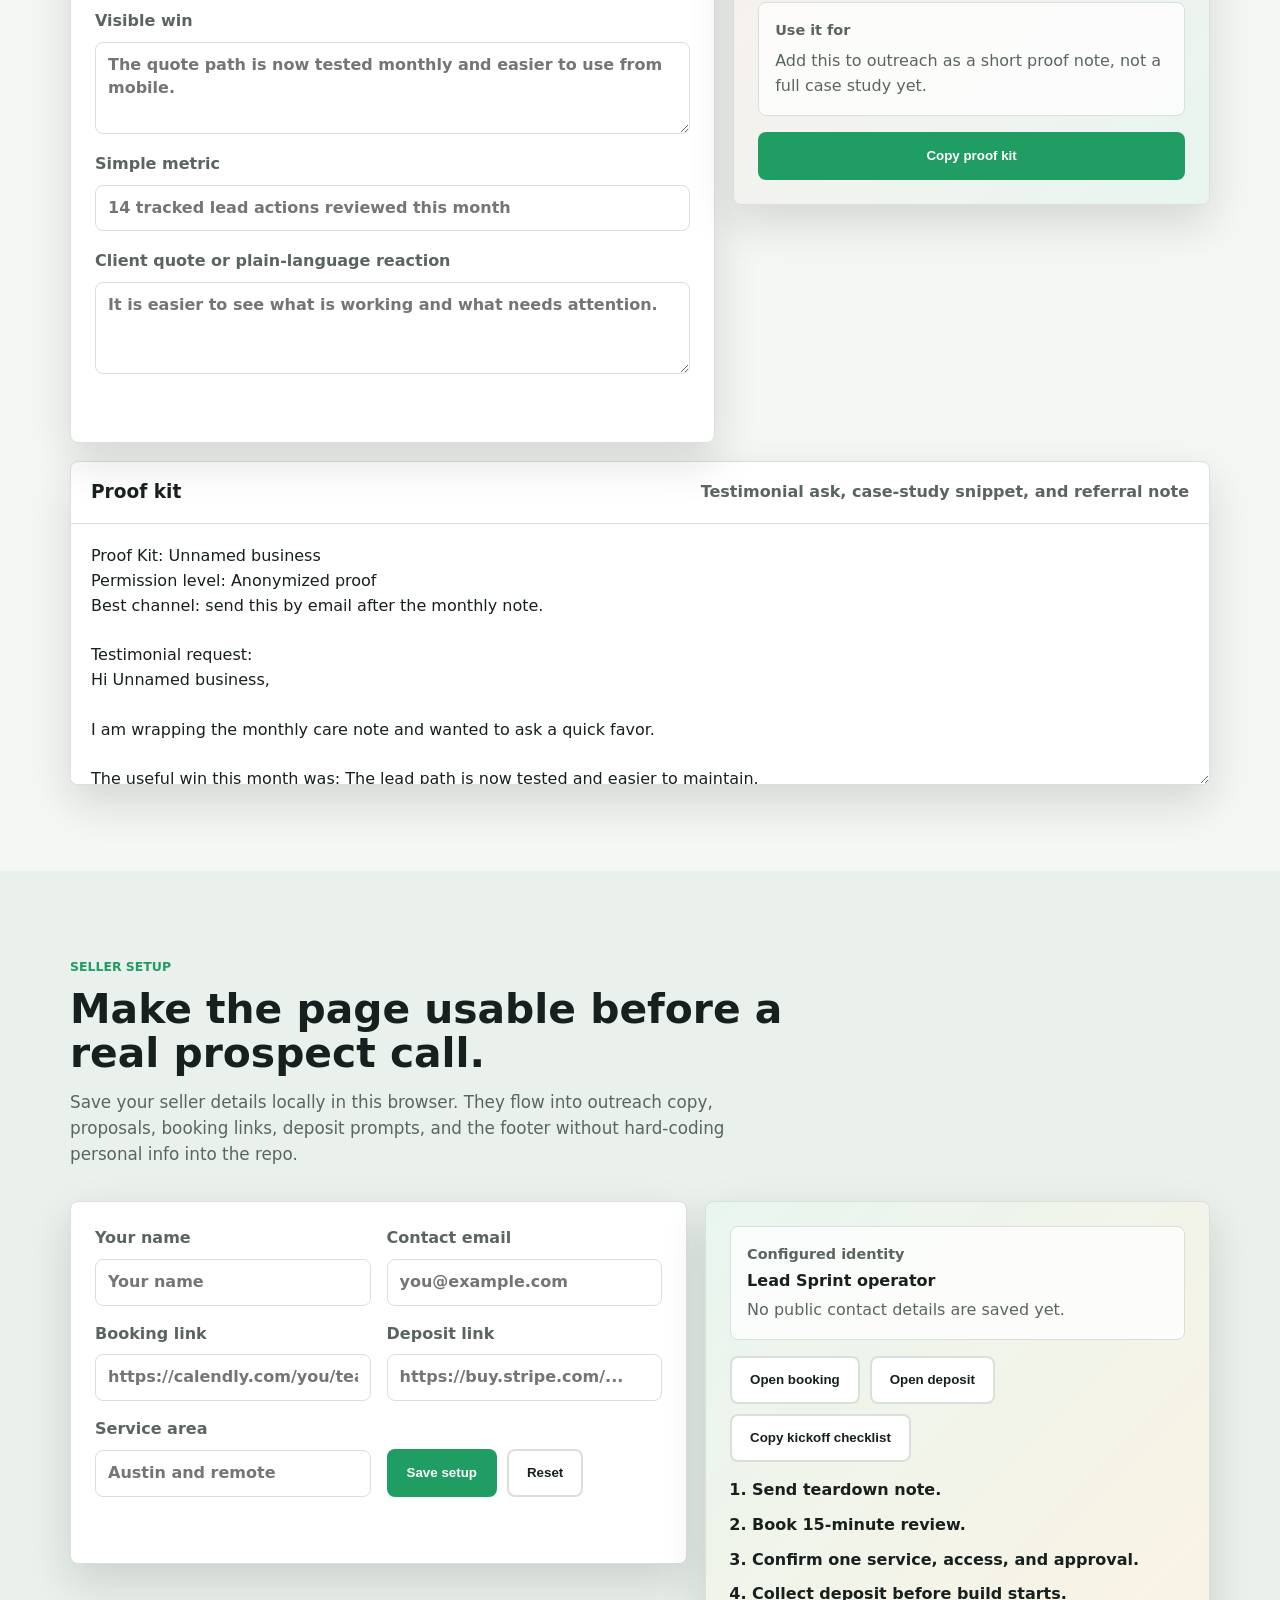
==== commit ec0a0f78: "Add deal desk qualification tool" ====
--- a/index.html
+++ b/index.html
@@ -9,7 +9,7 @@
     <meta property="og:type" content="website">
     <meta property="og:image" content="assets/hero-local-business.jpg">
     <title>72-Hour Lead Sprint</title>
-    <link rel="stylesheet" href="styles.css?v=20260525-ops">
+    <link rel="stylesheet" href="styles.css?v=20260527-deal">
   </head>
   <body>
     <header class="site-header">
@@ -480,6 +480,109 @@
             </div>
           </div>
           <textarea id="proposalText" class="proposal-text" readonly></textarea>
+        </div>
+
+        <div class="deal-desk-panel">
+          <div class="pipeline-head">
+            <h3>Deal desk</h3>
+            <span>Qualify scope, payment, and delivery risk before accepting a sprint</span>
+          </div>
+          <div class="deal-layout">
+            <form class="deal-form" id="dealForm">
+              <div class="field-grid">
+                <label>
+                  <span>Budget signal</span>
+                  <select id="dealBudget" name="dealBudget">
+                    <option value="approved">Pilot budget approved</option>
+                    <option value="growth">Growth Sprint budget possible</option>
+                    <option value="unknown">Budget not discussed</option>
+                  </select>
+                </label>
+                <label>
+                  <span>Decision-maker</span>
+                  <select id="dealAuthority" name="dealAuthority">
+                    <option value="owner">Owner or final approver</option>
+                    <option value="influencer">Influencer, not final approver</option>
+                    <option value="unknown">Unknown authority</option>
+                  </select>
+                </label>
+                <label>
+                  <span>Access timing</span>
+                  <select id="dealAccess" name="dealAccess">
+                    <option value="ready">Access ready now</option>
+                    <option value="week">Access this week</option>
+                    <option value="later">Access unclear</option>
+                  </select>
+                </label>
+                <label>
+                  <span>Delivery timing</span>
+                  <select id="dealTimeline" name="dealTimeline">
+                    <option value="normal">72 hours after access</option>
+                    <option value="rush">Rush request</option>
+                    <option value="unclear">Timeline unclear</option>
+                  </select>
+                </label>
+              </div>
+
+              <fieldset class="deal-checks">
+                <legend>Scope guardrails</legend>
+                <label>
+                  <input type="checkbox" name="dealCheck" value="One primary service is selected" data-weight="12" checked>
+                  <span>One primary service is selected</span>
+                </label>
+                <label>
+                  <input type="checkbox" name="dealCheck" value="Deposit can be collected before build starts" data-weight="16" checked>
+                  <span>Deposit can be collected before build starts</span>
+                </label>
+                <label>
+                  <input type="checkbox" name="dealCheck" value="Client accepts one focused page, not a full redesign" data-weight="14" checked>
+                  <span>Client accepts one focused page, not a full redesign</span>
+                </label>
+                <label>
+                  <input type="checkbox" name="dealCheck" value="No custom CRM, booking system, or complex integration" data-weight="12" checked>
+                  <span>No custom CRM, booking system, or complex integration</span>
+                </label>
+                <label>
+                  <input type="checkbox" name="dealCheck" value="Reviews, proof, or brand assets are available" data-weight="10">
+                  <span>Reviews, proof, or brand assets are available</span>
+                </label>
+                <label>
+                  <input type="checkbox" name="dealCheck" value="Client can answer revision questions within 24 hours" data-weight="10">
+                  <span>Client can answer revision questions within 24 hours</span>
+                </label>
+              </fieldset>
+
+              <label>
+                <span>Risk note</span>
+                <textarea id="dealRisk" name="dealRisk" rows="3" placeholder="Any unusual request, missing access, or scope concern"></textarea>
+              </label>
+              <div class="console-actions">
+                <button class="button button-primary" id="copyDealBrief" type="button">Copy deal brief</button>
+              </div>
+              <p class="form-note" id="dealNote" role="status"></p>
+            </form>
+
+            <aside class="deal-output" aria-live="polite">
+              <div class="deal-score">
+                <span class="result-label">Deal fit score</span>
+                <strong id="dealScore">86</strong>
+                <p id="dealRecommendation">Accept with deposit and tight scope.</p>
+              </div>
+              <div>
+                <span class="result-label">Recommended package</span>
+                <strong id="dealPackage">Pilot Sprint</strong>
+              </div>
+              <div>
+                <span class="result-label">Terms to protect</span>
+                <p id="dealTerms">Collect deposit before build, keep the scope to one service page, and start after access is ready.</p>
+              </div>
+              <div>
+                <span class="result-label">Next close move</span>
+                <p id="dealNext">Send the scope guard and deposit link before doing custom work.</p>
+              </div>
+            </aside>
+          </div>
+          <textarea id="dealBrief" class="proposal-text" readonly></textarea>
         </div>
 
         <div class="pipeline-panel">
@@ -1148,6 +1251,6 @@
       <a href="#top">Back to top</a>
     </footer>
 
-    <script src="script.js?v=20260525-ops"></script>
+    <script src="script.js?v=20260527-deal"></script>
   </body>
 </html>
--- a/styles.css
+++ b/styles.css
@@ -354,6 +354,9 @@
 .ops-review-panel,
 .audit-form,
 .audit-output,
+.deal-desk-panel,
+.deal-form,
+.deal-output,
 .pipeline-panel,
 .proposal-panel,
 .diy-card,
@@ -763,6 +766,112 @@
   overflow: hidden;
 }
 
+.deal-desk-panel {
+  margin-top: 18px;
+  overflow: hidden;
+}
+
+.deal-layout {
+  display: grid;
+  grid-template-columns: minmax(0, 1.12fr) minmax(320px, 0.88fr);
+  gap: 18px;
+  padding: 18px;
+  align-items: start;
+}
+
+.deal-form {
+  display: grid;
+  gap: 18px;
+  padding: 24px;
+  box-shadow: none;
+}
+
+.deal-form label,
+.deal-checks label {
+  display: grid;
+  gap: 8px;
+  color: var(--muted);
+  font-weight: 800;
+}
+
+.deal-form input,
+.deal-form select,
+.deal-form textarea {
+  min-height: 46px;
+  width: 100%;
+  border: 1px solid var(--line);
+  border-radius: 8px;
+  padding: 10px 12px;
+  color: var(--ink);
+  background: #ffffff;
+  font: inherit;
+}
+
+.deal-form textarea {
+  min-height: 92px;
+  resize: vertical;
+  line-height: 1.45;
+}
+
+.deal-checks {
+  display: grid;
+  gap: 10px;
+  padding: 16px;
+  margin: 0;
+  border: 1px solid var(--line);
+  border-radius: 8px;
+}
+
+.deal-checks legend {
+  padding: 0 8px;
+  color: var(--ink);
+  font-weight: 900;
+}
+
+.deal-checks label {
+  grid-template-columns: 18px minmax(0, 1fr);
+  align-items: start;
+}
+
+.deal-checks input {
+  min-height: auto;
+  margin-top: 5px;
+  accent-color: var(--green);
+}
+
+.deal-output {
+  display: grid;
+  gap: 16px;
+  padding: 24px;
+  background:
+    linear-gradient(135deg, rgba(31, 157, 99, 0.1), rgba(217, 155, 34, 0.12)),
+    var(--surface);
+  box-shadow: none;
+}
+
+.deal-output > div {
+  padding: 16px;
+  border: 1px solid var(--line);
+  border-radius: 8px;
+  background: rgba(255, 255, 255, 0.78);
+}
+
+.deal-output strong {
+  display: block;
+  margin-top: 4px;
+  font-size: 1.75rem;
+  line-height: 1.05;
+}
+
+.deal-output p {
+  margin: 8px 0 0;
+  color: var(--muted);
+}
+
+.deal-score strong {
+  font-size: 2.5rem;
+}
+
 .pipeline-head {
   display: flex;
   flex-wrap: wrap;
@@ -1523,6 +1632,7 @@
   .ops-layout,
   .proof-layout,
   .console-layout,
+  .deal-layout,
   .diy-grid,
   .setup-layout,
   .planner-layout,
@@ -1633,6 +1743,8 @@
   .proof-copy,
   .audit-form,
   .audit-output,
+  .deal-form,
+  .deal-output,
   .settings-form,
   .close-panel,
   .planner-form,
@@ -1666,6 +1778,7 @@
   .close-actions .button,
   .planner-output .button,
   .ops-output .button,
+  .deal-output .button,
   .handoff-output .button,
   .care-output .button,
   .monthly-output .button,
